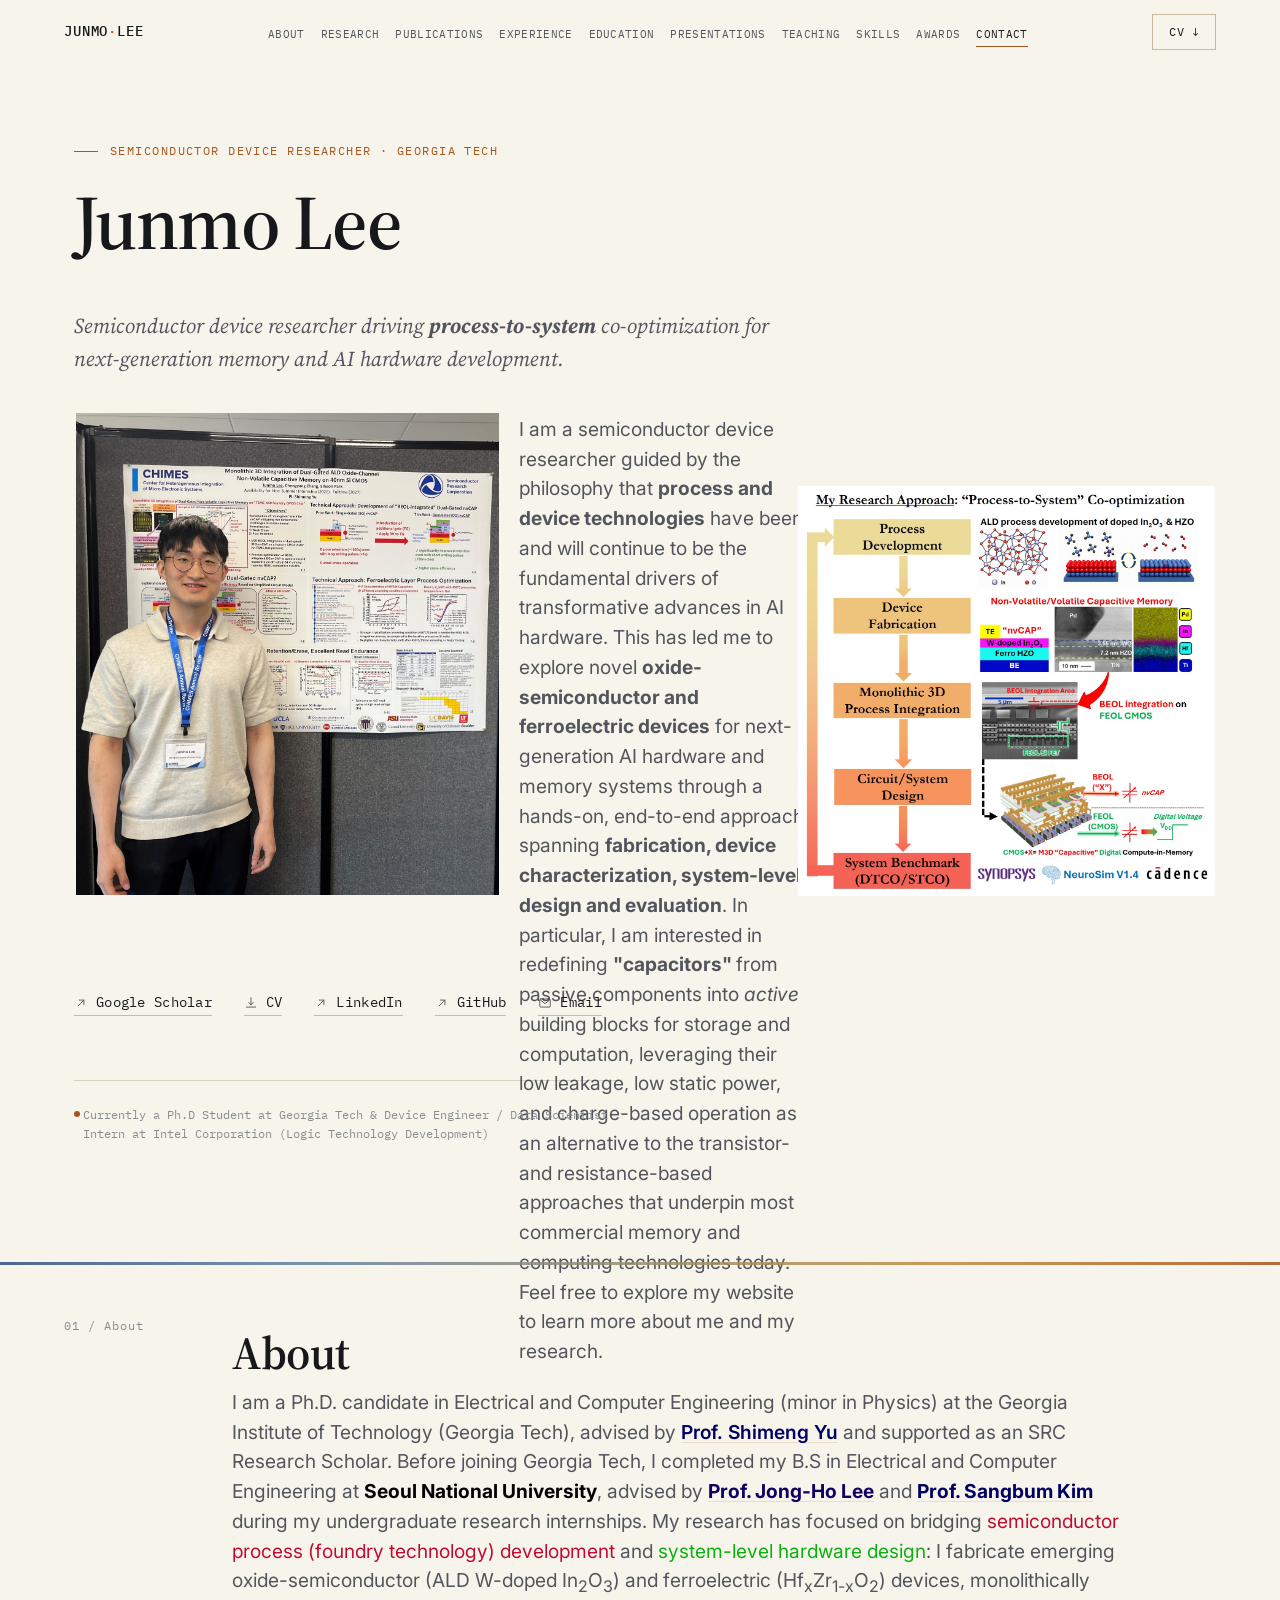
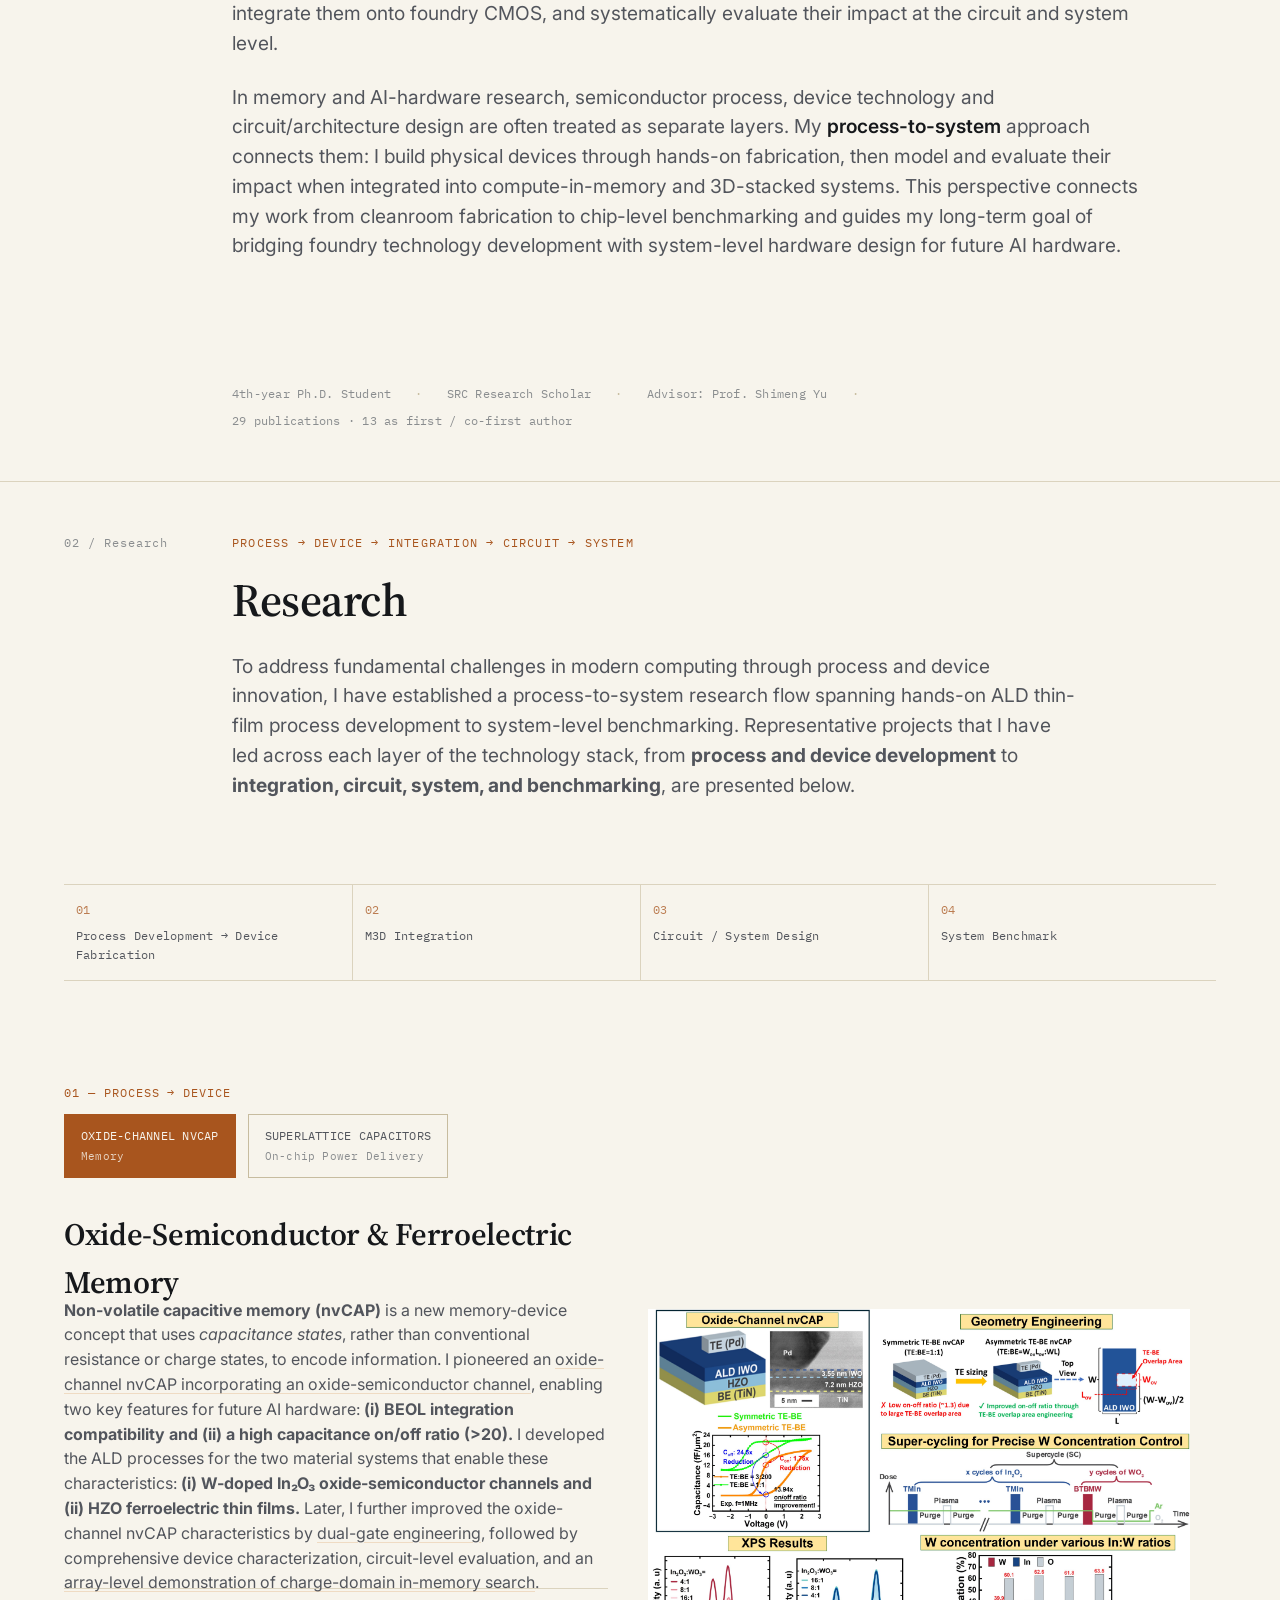
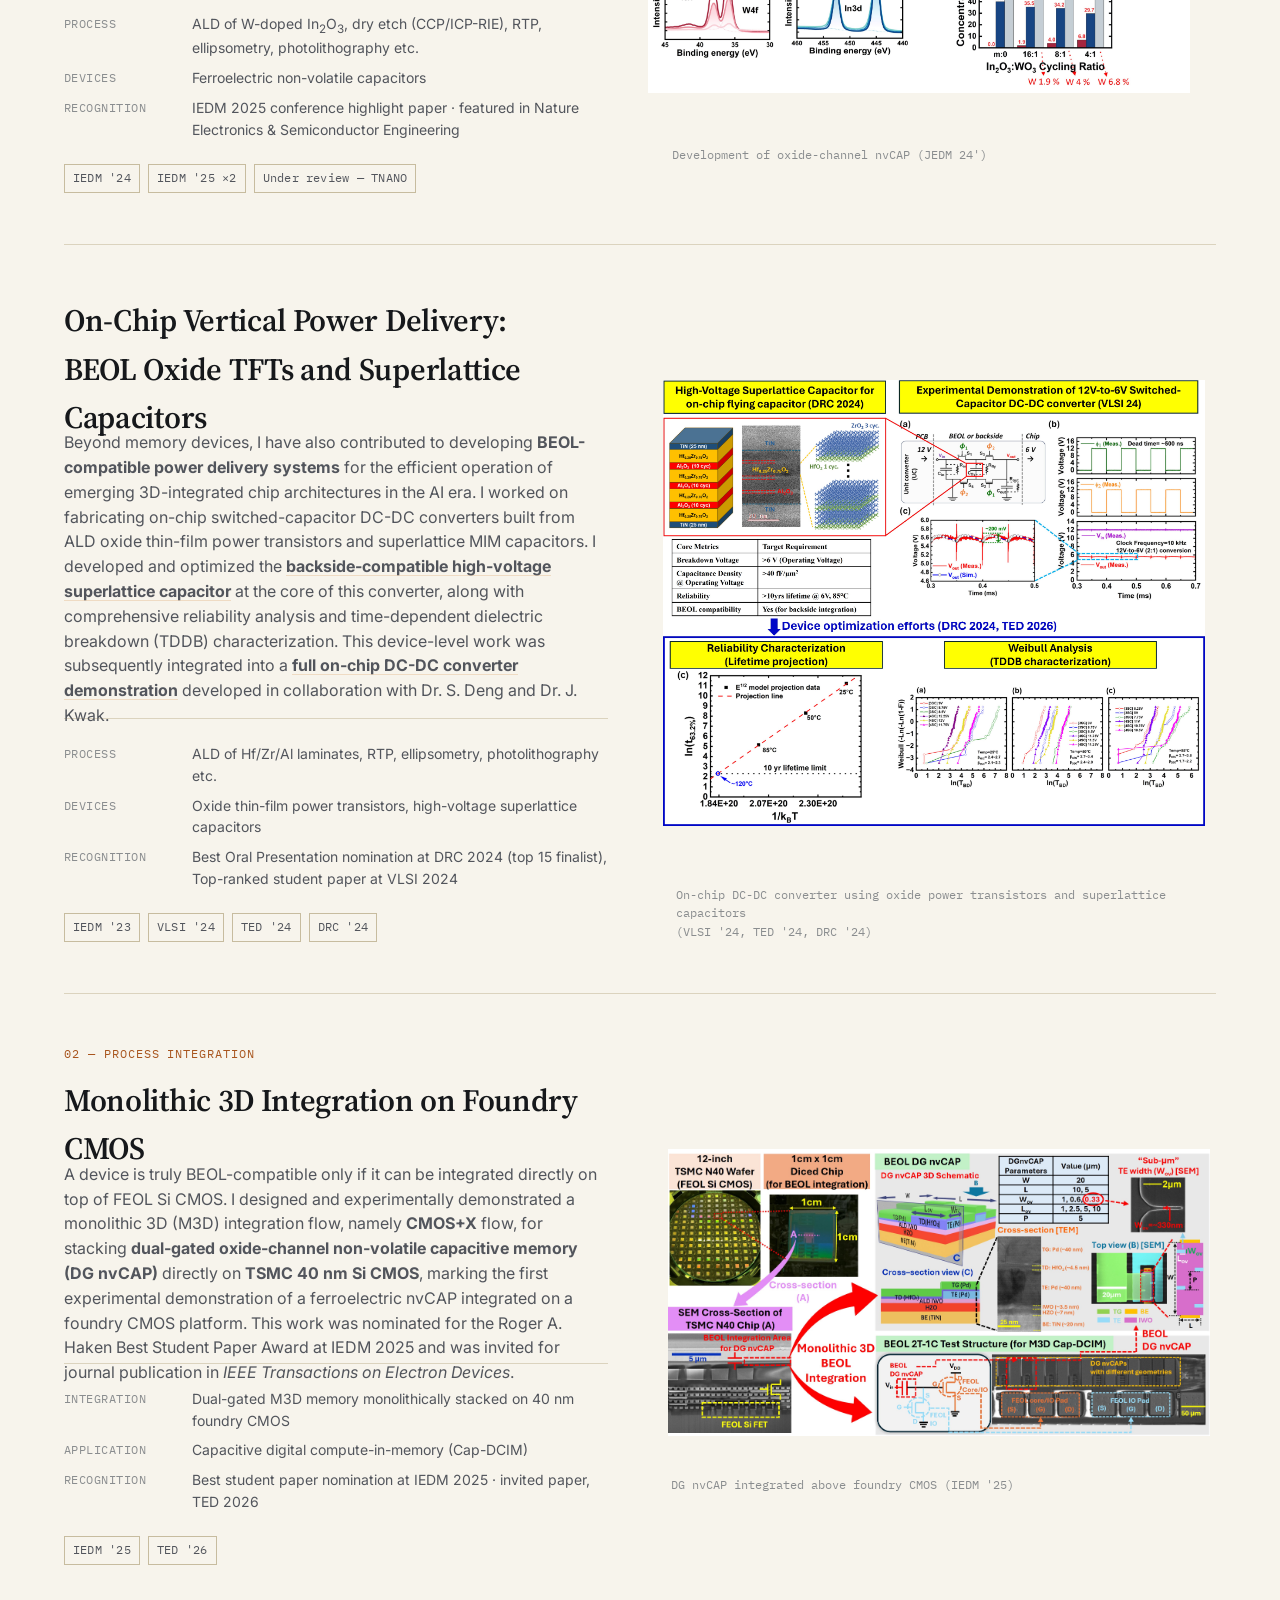
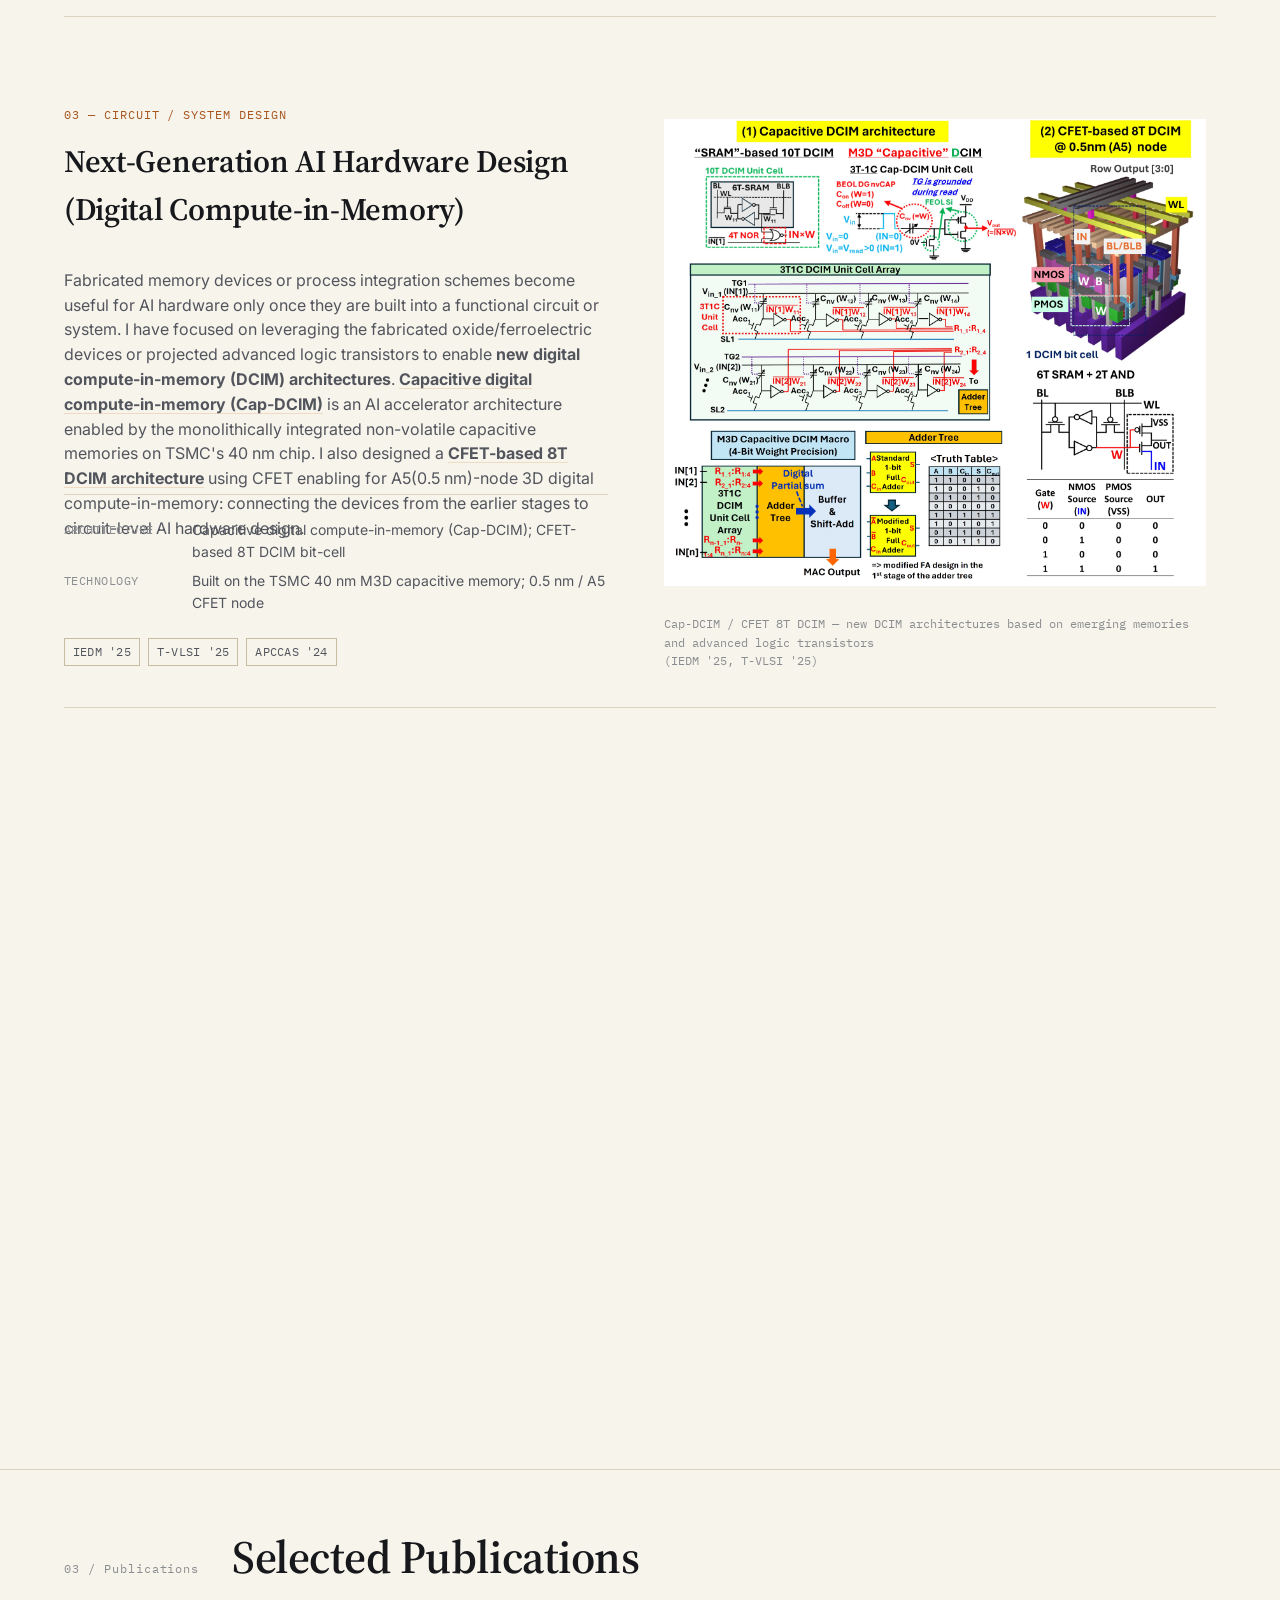
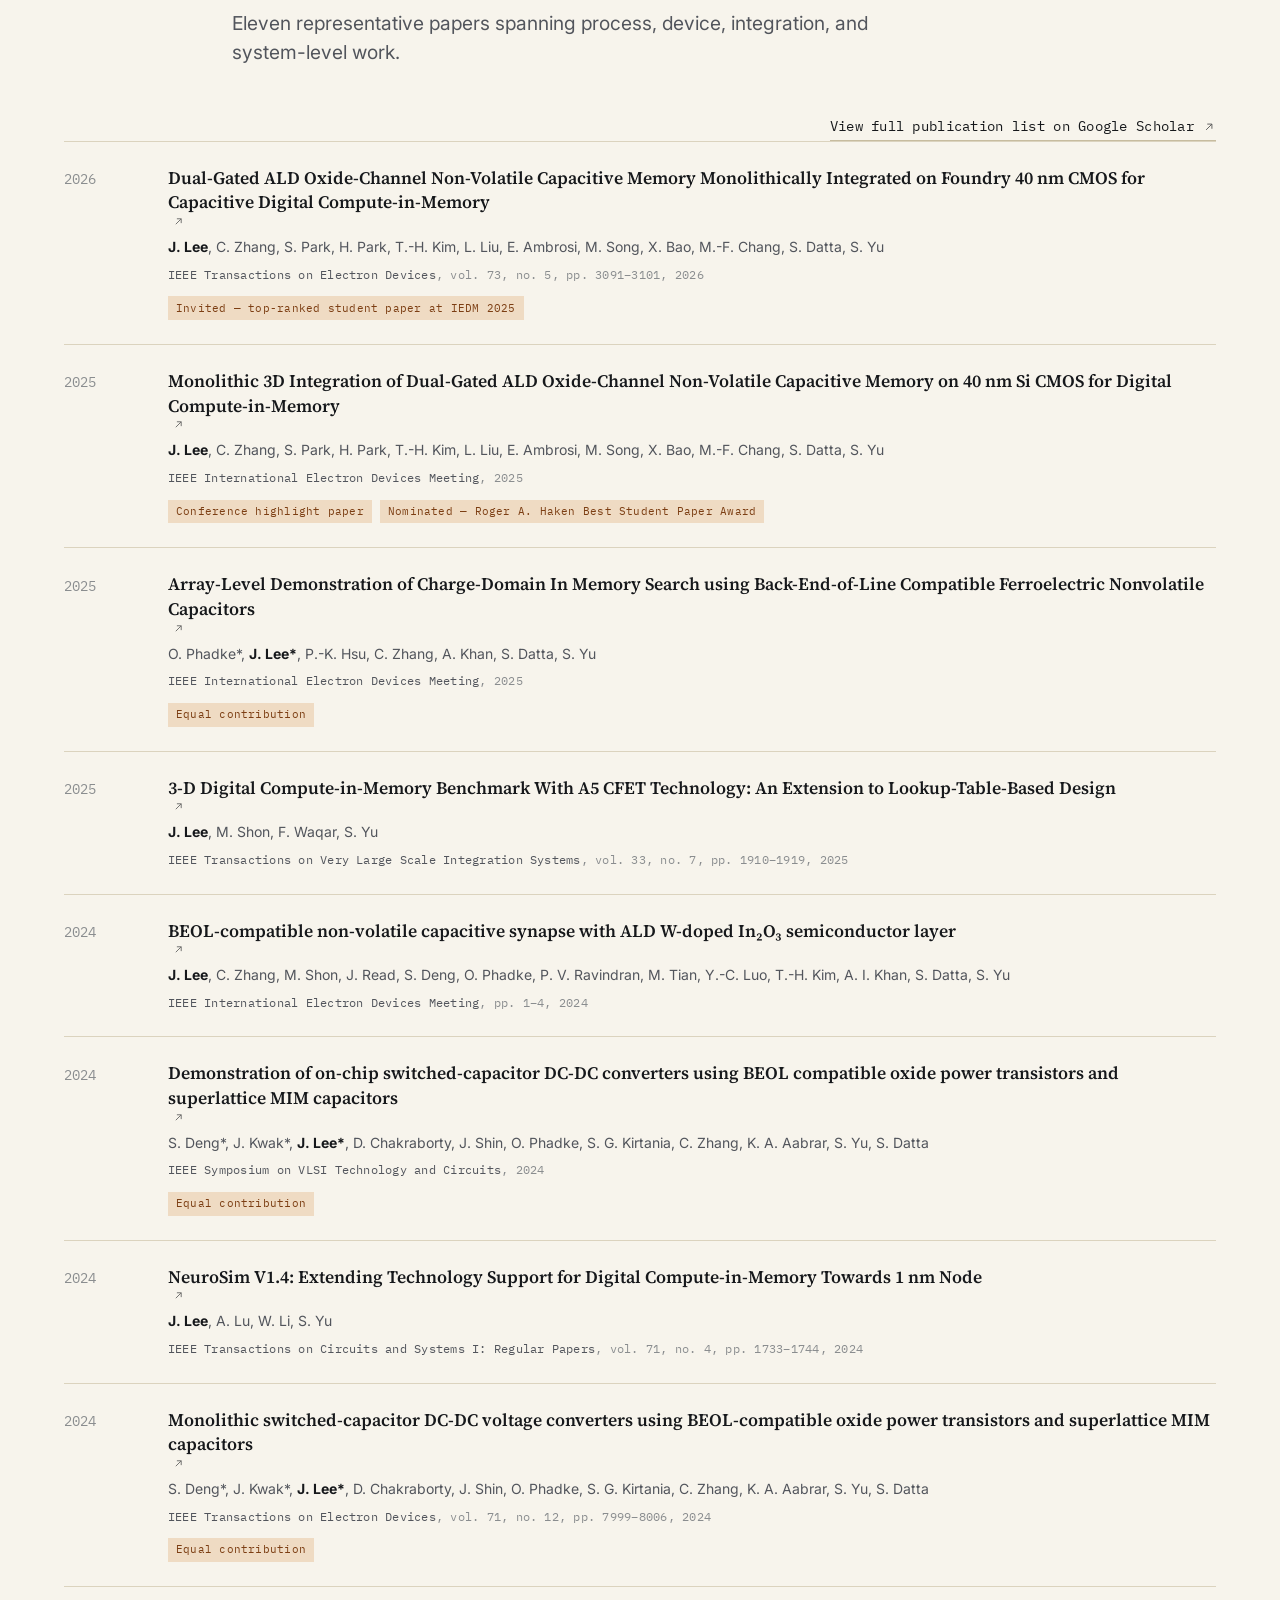
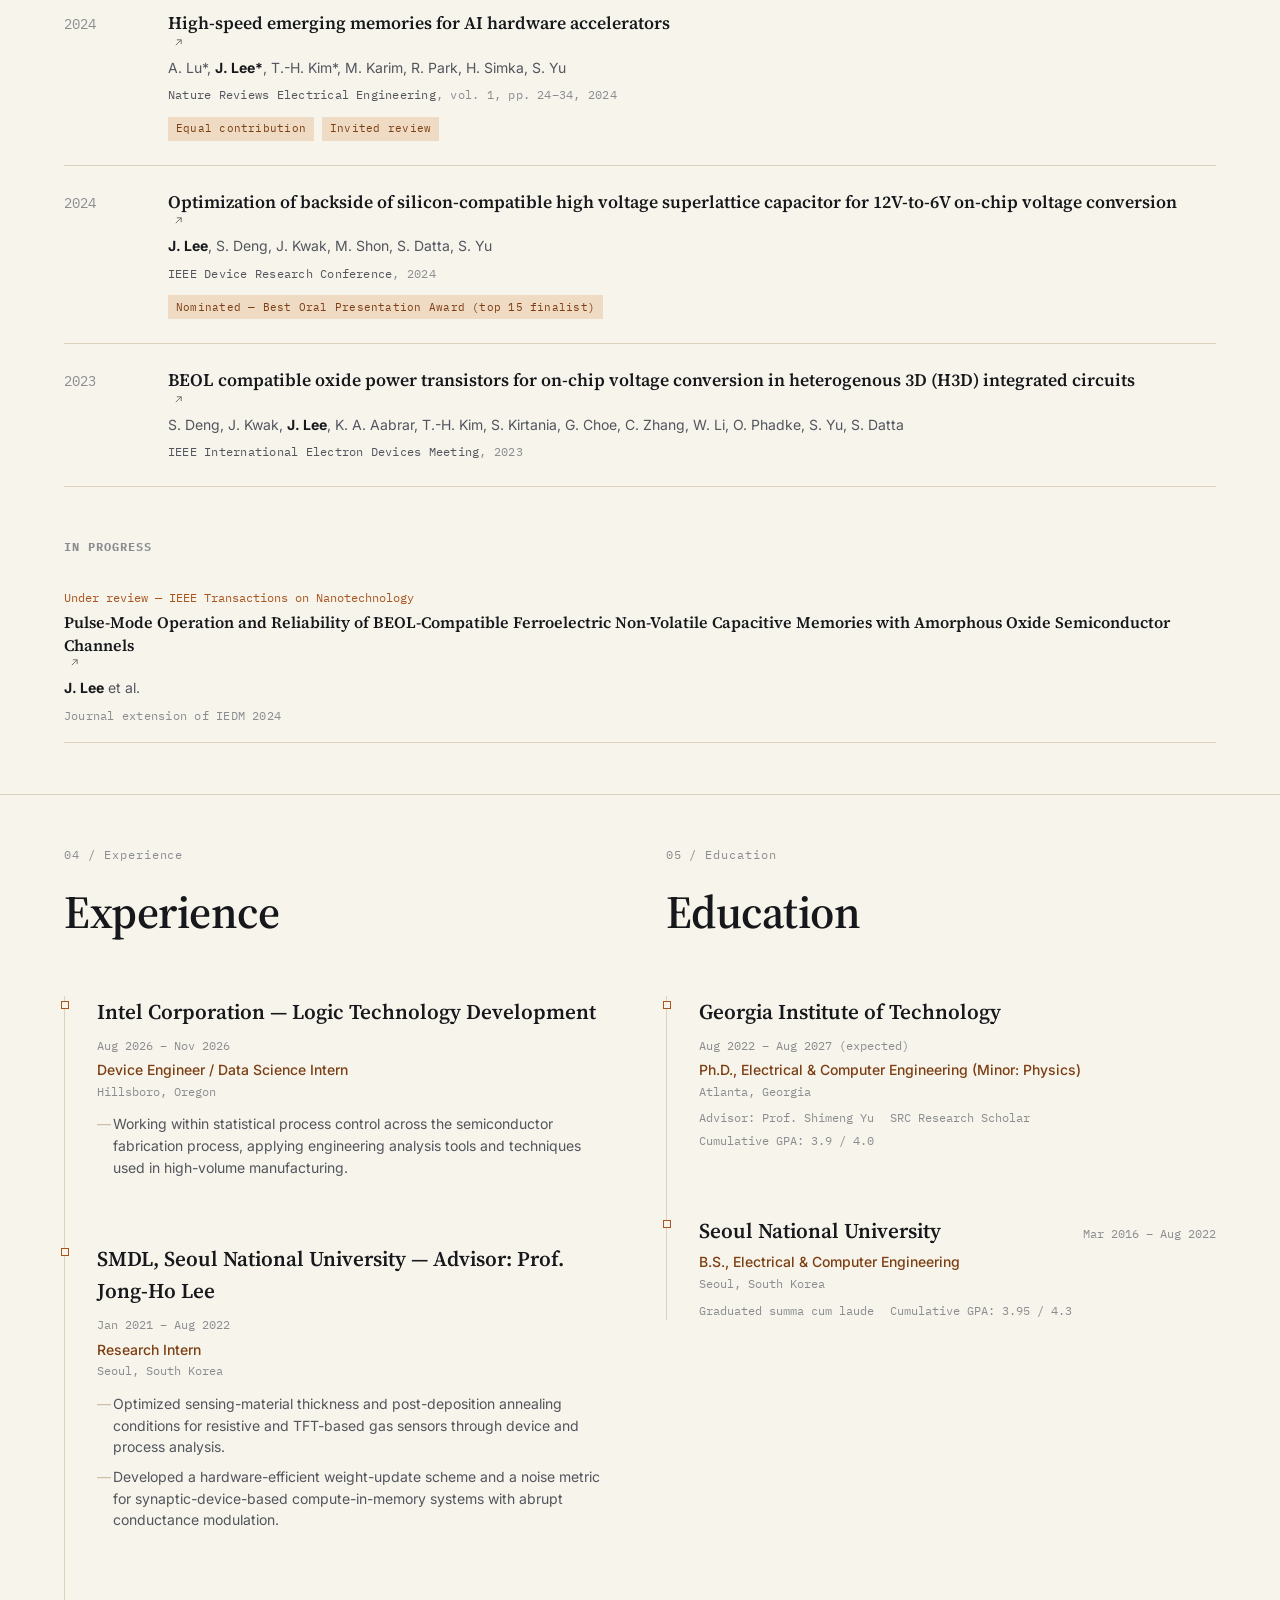
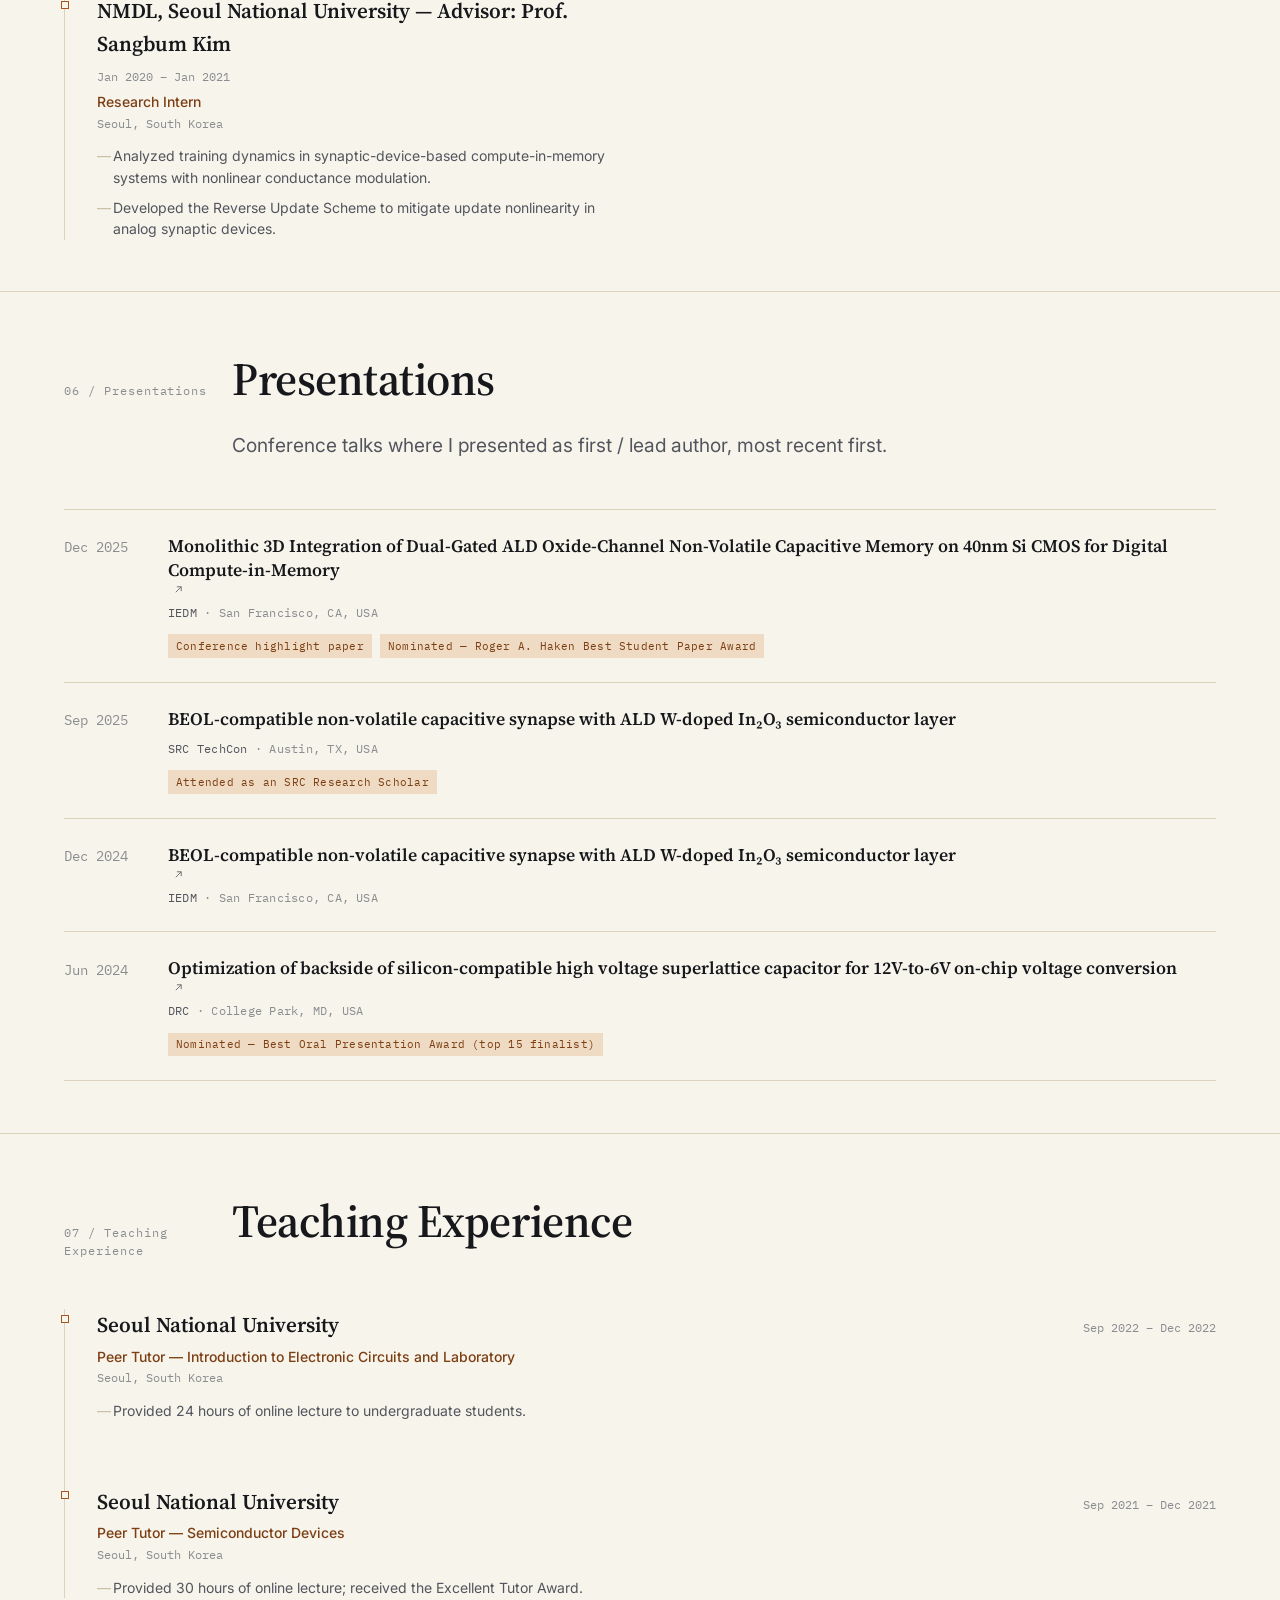
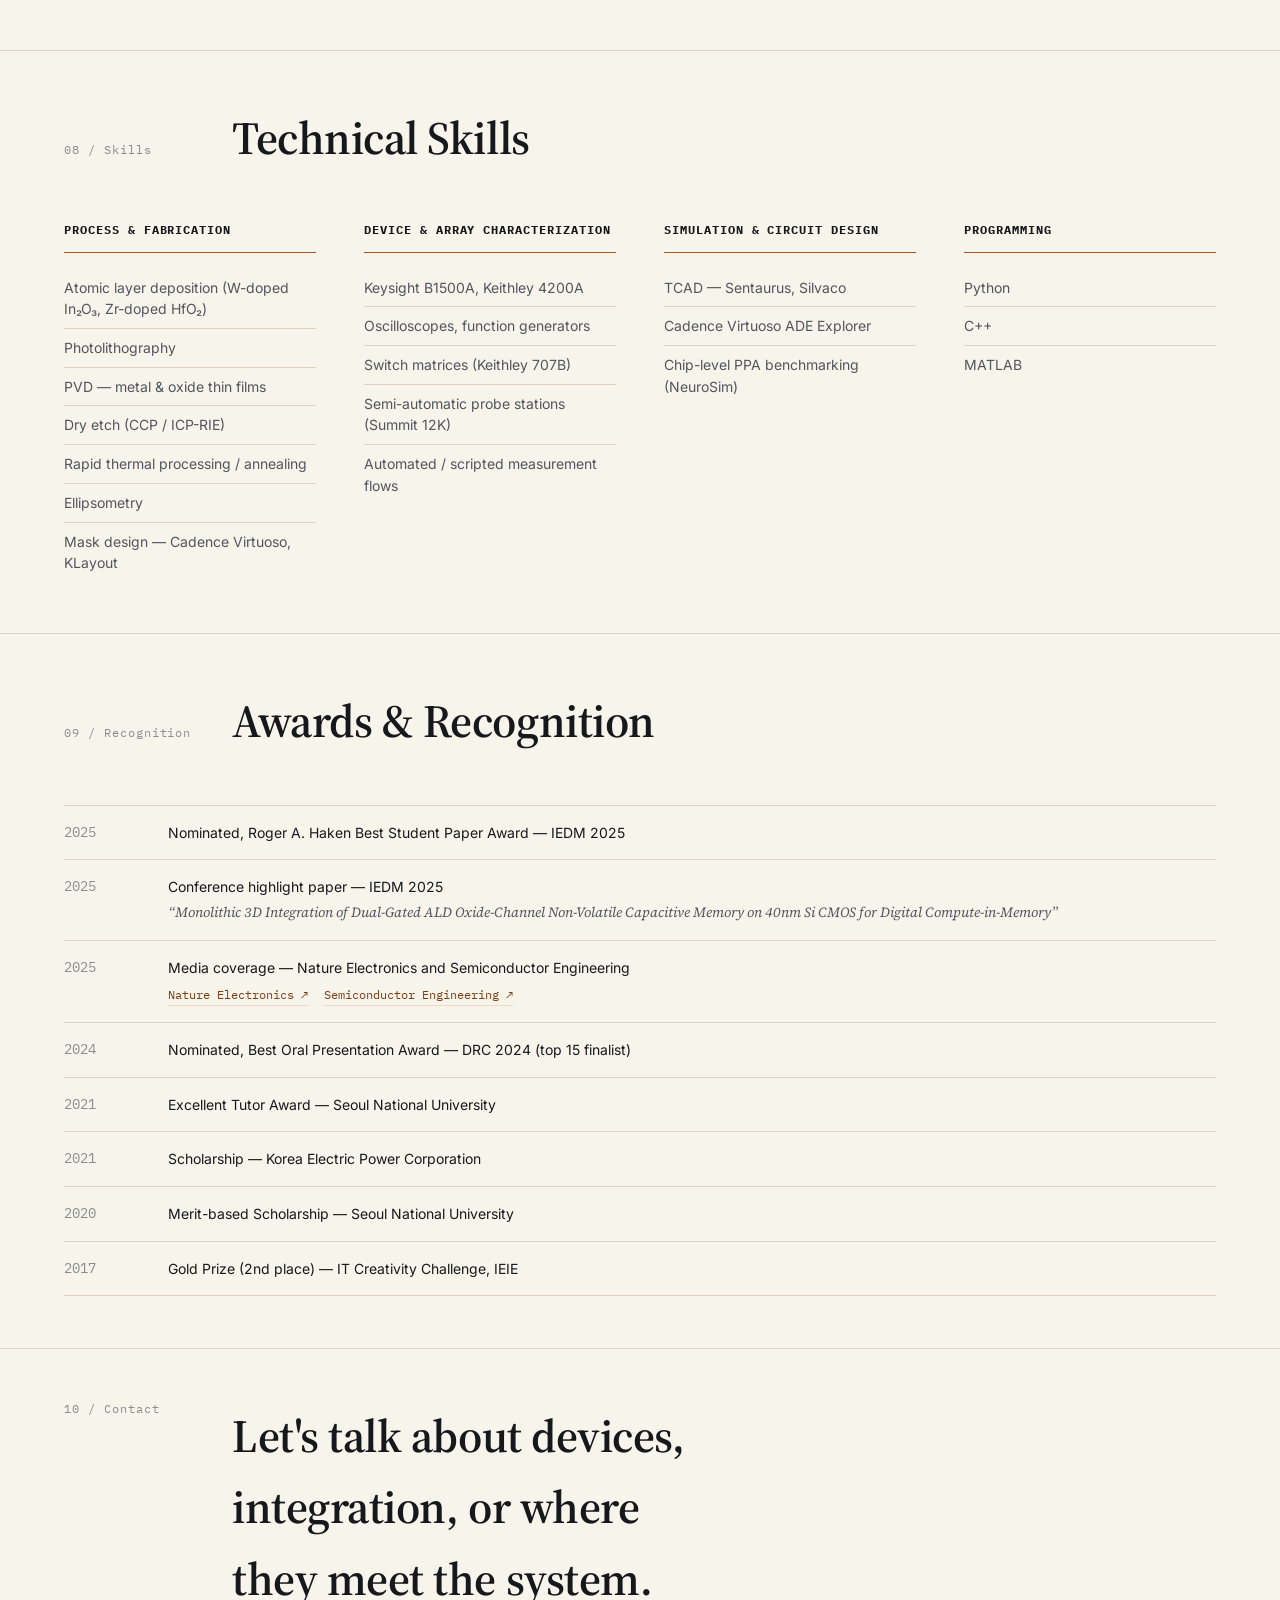
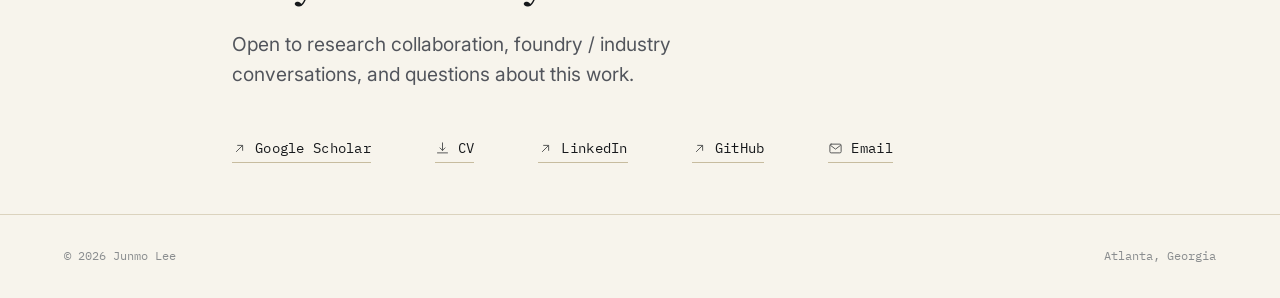
==== index.html @ 6d43c72d "Update site content" ====
<!doctype html>
<html lang="en">
<head>
<meta charset="UTF-8">
<meta name="viewport" content="width=device-width, initial-scale=1">
<title>Junmo Lee — Semiconductor Device Researcher</title>
<meta name="description" content="Junmo Lee is a Ph.D. candidate at Georgia Tech researching oxide-semiconductor and ferroelectric devices, monolithic 3D integration on foundry CMOS, and device-to-system benchmarking for next-generation memory and compute-in-memory hardware.">
<meta name="color-scheme" content="light dark">
<meta name="google-site-verification" content="7gcMgiPBv5-7A7rOYMGjJGNsq-Ymt3aNhnnVtcEcy3k">

<meta property="og:type" content="website">
<meta property="og:title" content="Junmo Lee — Semiconductor Device Researcher">
<meta property="og:description" content="Process-to-system co-optimization: oxide-semiconductor and ferroelectric devices, monolithic 3D integration, and device-to-system benchmarking for next-generation memory and compute-in-memory hardware.">
<meta property="og:url" content="https://junmolee.github.io/">
<meta property="og:image" content="https://junmolee.github.io/assets/images/profile-photo.jpg">
<meta name="twitter:card" content="summary">
<meta name="twitter:title" content="Junmo Lee — Semiconductor Device Researcher">
<meta name="twitter:description" content="Ph.D. candidate, Georgia Tech ECE. Oxide/ferroelectric devices → monolithic 3D integration → compute-in-memory systems.">

<link rel="canonical" href="https://junmolee.github.io/">
<link rel="icon" type="image/svg+xml" href="assets/icons/favicon.svg">
<link rel="preconnect" href="https://fonts.googleapis.com">
<link rel="preconnect" href="https://fonts.gstatic.com" crossorigin>
<link href="https://fonts.googleapis.com/css2?family=Source+Serif+4:ital,opsz,wght@0,8..60,400;0,8..60,600;0,8..60,700;1,8..60,400;1,8..60,500&family=Inter:wght@400;500;600&family=IBM+Plex+Mono:wght@400;500&display=swap" rel="stylesheet">
<link rel="stylesheet" href="css/style.css">
<script type="application/ld+json">
{
  "@context": "https://schema.org",
  "@type": "Person",
  "name": "Junmo Lee",
  "url": "https://junmolee.github.io/",
  "image": "https://junmolee.github.io/assets/images/profile-photo.jpg",
  "jobTitle": "Ph.D. Candidate, Electrical and Computer Engineering",
  "affiliation": {
    "@type": "CollegeOrUniversity",
    "name": "Georgia Institute of Technology"
  },
  "alumniOf": {
    "@type": "CollegeOrUniversity",
    "name": "Georgia Institute of Technology"
  },
  "email": "mailto:junmolee@gatech.edu",
  "sameAs": [
    "https://scholar.google.com/citations?user=2xu0eTYAAAAJ&hl=en",
    "https://www.linkedin.com/in/junmo-lee-b320b2154/",
    "https://github.com/JunMoLee"
  ],
  "description": "Junmo Lee is a Ph.D. candidate at Georgia Tech researching oxide-semiconductor and ferroelectric devices, monolithic 3D integration on foundry CMOS, and device-to-system benchmarking for next-generation memory and compute-in-memory hardware."
}
</script>
</head>
<body>
<!-- EDITABLE:START -->
<div id="editableRoot">
<a class="skip-link" href="#main">Skip to content</a>

<nav class="site-nav" id="siteNav" aria-label="Primary">
  <div class="nav-inner">
    <a class="nav-mark" href="#top">JUNMO<span>·</span>LEE</a>
    <ul class="nav-links">
      <li><a href="#about">About</a></li>
      <li><a href="#research">Research</a></li>
      <li><a href="#publications">Publications</a></li>
      <li><a href="#experience">Experience</a></li>
      <li><a href="#education">Education</a></li>
      <li><a href="#presentations">Presentations</a></li>
      <li><a href="#teaching">Teaching</a></li>
      <li><a href="#skills">Skills</a></li>
      <li><a href="#awards">Awards</a></li>
      <li><a href="#contact">Contact</a></li>
    </ul>
    <a class="nav-cta" id="navCvLink" href="assets/cv/Junmo-Lee-CV.pdf" target="_blank" rel="noopener">CV ↓</a>
    <button class="nav-toggle" id="navToggle" aria-label="Toggle menu" aria-expanded="false" aria-controls="mobileMenu">
      <span></span>
    </button>
  </div>
</nav>
<div class="mobile-menu" id="mobileMenu">
  <a href="#about">About</a>
  <a href="#research">Research</a>
  <a href="#publications">Publications</a>
  <a href="#experience">Experience</a>
  <a href="#education">Education</a>
  <a href="#presentations">Presentations</a>
  <a href="#teaching">Teaching</a>
  <a href="#skills">Skills</a>
  <a href="#awards">Awards</a>
  <a href="#contact">Contact</a>
  <a class="nav-cta" id="mobileCvLink" href="assets/cv/Junmo-Lee-CV.pdf" target="_blank" rel="noopener">Download CV</a>
</div>

<main id="main">

<!-- ============ HERO ============ -->
<header class="hero" id="top">
  <div class="container hero-grid">
    <div class="hero-content" style="margin-left: 10px; margin-top: 21px; width: 943px; max-width: 100%; height: 1075px;">
      <p class="hero-eyebrow" data-edit="hero-eyebrow" style="width: 980px; height: 31px; max-width: 100%;">Semiconductor Device Researcher · Georgia Tech</p>
      <h1 class="hero-name" data-edit="hero-name" style="width: 870px; height: 111px; max-width: 100%;">Junmo Lee</h1>
      <p class="hero-tagline" data-edit="hero-tagline" style="width: 871px; height: 72px; max-width: 100%;">Semiconductor device researcher driving <b>process-to-system</b> co-optimization for next-generation memory and AI hardware development.&nbsp;</p>
      <div class="hero-identity">
        <figure class="hero-avatar" aria-hidden="true">
          <div class="figure-frame" style="width: 425px; height: 526px; max-width: 100%; margin-left: 1px; margin-top: -7px;">
            <img src="assets/images/profile-photo.jpg" alt="">
            <div class="figure-placeholder">
              <span>Photo</span>
              <code>assets/images/profile-photo.jpg</code>
            </div>
          </div>
        </figure>
        <div class="hero-intro" style="width: 521px; max-width: 100%;">
          <p class="hero-lead" data-edit="hero-lead" style="width: 521px; height: 529px; max-width: 100%; margin-left: -12.875px; margin-top: 16.5781px;">I am a semiconductor device researcher guided by the philosophy that <b>process and device technologies</b> have been and will continue to be the fundamental drivers of transformative advances in AI hardware.&nbsp;This has led me to explore novel <b>oxide-semiconductor and ferroelectric devices</b> for next-generation AI hardware and memory systems through a hands-on, end-to-end approach spanning <b>fabrication, device characterization, system-level design&nbsp;and evaluation</b>. In particular, I am interested in redefining <b>"capacitors" </b>from passive components into <i>active</i> building blocks for storage and computation, leveraging their low leakage, low static power, and charge-based operation as an alternative to the transistor- and resistance-based approaches that underpin most commercial memory and computing technologies today. Feel free to explore my website to learn more about me and my research.</p>
        </div>
      </div>
      <div class="hero-links" id="heroLinks"><!-- injected by main.js --></div>
      <div class="hero-status">
        <span class="dot" aria-hidden="true"></span>
        <span data-edit="hero-status" style="margin-left: -9px; margin-top: 1px;">Currently a Ph.D Student at Georgia Tech &amp; Device Engineer / Data Scientist Intern at Intel Corporation (Logic Technology Development)</span>
      </div>
    </div>

    <figure class="hero-figure" aria-hidden="true" style="width: 546px; max-width: 100%; margin-top: 55px;">
      <div class="figure-frame">
        <img src="assets/images/hero-device-stack.jpg?t=1786345764887" alt="" style="--img-scale: 1;">
        <div class="figure-placeholder">
          <span>Figure pending</span>
          <code>assets/images/hero-device-stack.jpg</code>
        </div>
      </div>
    </figure>
  </div>
</header>

<div class="motif-bar" aria-hidden="true"></div>

<!-- ============ ABOUT ============ -->
<section class="section" id="about">
  <div class="container">
    <div class="about-grid">
      <div class="section-index reveal">01 / About</div>
      <div>
        <h2 class="section-title reveal">About</h2>
        <div class="about-body reveal" style="width: 907px; height: 549px; max-width: 100%;">
          <p data-edit="about-p1">I am a Ph.D. candidate in Electrical and Computer Engineering (minor in Physics) at the
            Georgia Institute of Technology (Georgia Tech), advised by <strong><a href="https://shimeng.ece.gatech.edu/" target="_blank" rel="noopener" style="color: rgb(0, 0, 100);">Prof. Shimeng Yu</a></strong> and supported
            as an SRC Research Scholar. Before joining Georgia Tech, I completed my B.S in Electrical and Computer Engineering at <b style="color: rgb(3, 3, 3);">Seoul National University</b>, advised by <a href="https://genie.snu.ac.kr/" target="_blank" rel="noopener" style="color: rgb(15, 0, 100);"><b>Prof. Jong-Ho Lee</b></a> and <a href="https://sites.google.com/view/snu-neuromorphic/home" target="_blank" rel="noopener" style="color: rgb(0, 0, 100);"><b>Prof. Sangbum Kim</b></a> during my undergraduate research internships. My research has focused on bridging <span style="color: rgb(193, 11, 48);">semiconductor process (foundry technology) development</span> and
            <span style="color: rgb(11, 177, 14);">system-level hardware design</span>: I fabricate emerging oxide-semiconductor (ALD W-doped In<sub>2</sub>O<sub>3</sub>) and ferroelectric (Hf<sub>x</sub>Zr<sub>1-x</sub>O<sub>2</sub>) devices, monolithically integrate them onto foundry CMOS, and systematically evaluate their impact at the
            circuit and system level.</p>
          <p data-edit="about-p2">In memory and AI-hardware research, semiconductor process, device technology and circuit/architecture design are often treated as separate layers. My <strong data-start="1166" data-end="1187">process-to-system</strong> approach connects them: I build physical devices through hands-on fabrication, then model and evaluate their impact when integrated into compute-in-memory and 3D-stacked systems. This perspective connects my work from cleanroom fabrication to chip-level benchmarking and guides my long-term goal of bridging foundry technology development with system-level hardware design for future AI hardware.<br></p>
        </div>
        <div class="about-facts reveal">
          <span>4th-year Ph.D. Student</span>
          <span>SRC Research Scholar</span>
          <span>Advisor: Prof. Shimeng Yu</span>
          <span>29 publications · 13 as first / co-first author</span>
        </div>
      </div>
    </div>
  </div>
</section>

<!-- ============ RESEARCH ============ -->
<section class="section" id="research">
  <div class="container">
    <div class="section-head reveal">
      <div class="section-index">02 / Research</div>
      <div>
        <span class="section-kicker">Process → Device → Integration → Circuit → System</span>
        <h2 class="section-title">Research</h2>
        <p class="section-intro" data-edit="research-intro" style="width: 848px; height: 184px; max-width: 100%;">To address fundamental challenges in modern computing through process and device innovation, I have established a process-to-system research flow spanning hands-on ALD thin-film process development to system-level benchmarking. Representative projects that I have led across each layer of the technology stack, from <b>process and device development</b> to <b>integration, circuit, system, and benchmarking</b>, are presented below.<br></p>
      </div>
    </div>

    <ul class="stage-rail reveal">
      <li><a href="#story-process-device"><span class="num">01</span>Process Development → Device Fabrication</a></li>
      <li><a href="#story-m3d-integration"><span class="num">02</span>M3D Integration</a></li>
      <li><a href="#story-circuit-design"><span class="num">03</span>Circuit / System Design</a></li>
      <li><a href="#story-benchmarking"><span class="num">04</span>System Benchmark</a></li>
    </ul>

    <!-- Theme A: Process -> Device (tabbed: nvCAP memory / power delivery) -->
    <article class="research-story research-story-tabbed reveal" id="story-process-device">
      <div class="story-tabs-head">
        <p class="story-kicker">01 — Process → Device</p>
        <div class="story-tabs">
          <a class="story-tab" href="#panel-nvcap" data-tab="nvcap">Oxide-Channel nvCAP <span>Memory</span></a>
          <a class="story-tab is-active" href="#panel-power" data-tab="power">Superlattice Capacitors <span>On-chip Power Delivery</span></a>
        </div>
      </div>

      <div class="story-panel" id="panel-nvcap" data-tab-panel="nvcap">
        <div class="story-content">
          <h3 class="story-title" data-edit="theme-a-title" style="width: 683px; height: 64px; max-width: 100%;">Oxide-Semiconductor &amp; Ferroelectric Memory</h3>
          <p class="story-text" data-edit="theme-a-text" style="width: 679px; height: 258px; max-width: 100%;"><strong>Non-volatile capacitive memory (nvCAP)</strong> is a new memory-device concept that uses <em>capacitance states</em>, rather than conventional resistance or charge states, to encode information. I pioneered an <a href="https://ieeexplore.ieee.org/abstract/document/10873481" target="_blank" rel="noopener">oxide-channel nvCAP incorporating an oxide-semiconductor channel</a>, enabling two key features for future AI hardware: <strong>(i) BEOL integration compatibility and (ii) a high capacitance on/off ratio (&gt;20).</strong> I developed the ALD processes for the two material systems that enable these characteristics: <strong>(i) W-doped In₂O₃ oxide-semiconductor channels and (ii) HZO&nbsp;ferroelectric thin films.</strong> Later, I further improved the oxide-channel nvCAP characteristics by <a href="https://ieeexplore.ieee.org/abstract/document/11353811" target="_blank" rel="noopener">dual-gate engineering</a>, followed by comprehensive device characterization, circuit-level evaluation, and an <a href="https://ieeexplore.ieee.org/abstract/document/11353789" target="_blank" rel="noopener">array-level demonstration of charge-domain in-memory search</a>.</p>
          <dl class="spec-strip">
            <div class="spec-row"><dt>Process</dt><dd>ALD of W-doped In<sub>2</sub>O<sub>3</sub>, dry etch (CCP/ICP-RIE), RTP, ellipsometry, photolithography etc.</dd></div>
            <div class="spec-row"><dt>Devices</dt><dd>Ferroelectric non-volatile capacitors</dd></div>
            <div class="spec-row"><dt>Recognition</dt><dd>IEDM 2025 conference highlight paper · featured in Nature Electronics &amp; Semiconductor Engineering</dd></div>
          </dl>
          <div class="tag-row">
            <span class="tag">IEDM '24</span><span class="tag">IEDM '25 ×2</span><span class="tag">Under review — TNANO</span>
          </div>
        </div>
        <figure class="story-figure">
          <div class="figure-frame" style="margin-left: -25px; margin-top: 18px; width: 752px; height: 492px; max-width: 100%;">
            <img src="assets/images/fig-process-device.jpg?t=1786346747969" alt="Cross-section of the ferroelectric / oxide-semiconductor capacitive memory stack">
            <div class="figure-placeholder">
              <span>Figure pending</span>
              <code>assets/images/fig-process-device.jpg</code>
            </div>
          </div>
          <figcaption style="margin-left: 0px; margin-top: -1px;">Development of oxide-channel nvCAP (JEDM 24')</figcaption>
        </figure>
      </div>

      <div class="story-panel" id="panel-power" data-tab-panel="power">
        <div class="story-content">
          <h3 class="story-title" data-edit="theme-a2-title" style="width: 665px; height: 110px; max-width: 100%;">On-Chip Vertical Power Delivery:&nbsp;<p>BEOL Oxide TFTs and Superlattice Capacitors</p></h3>
          <p class="story-text" data-edit="theme-a2-text" style="width: 663px; height: 256px; max-width: 100%;">Beyond memory devices, I have also contributed to developing <strong>BEOL-compatible power delivery systems</strong> for the efficient operation of emerging 3D-integrated chip architectures in the AI era. I worked on fabricating on-chip switched-capacitor DC-DC converters built from ALD oxide thin-film power transistors and superlattice MIM capacitors. I developed and optimized the <a class="decorated-link" rel="noopener" target="_blank" href="https://ieeexplore.ieee.org/document/10605255/"><strong>backside-compatible high-voltage superlattice capacitor</strong></a>&nbsp;at the core of this converter, along with comprehensive reliability analysis and time-dependent dielectric breakdown (TDDB) characterization. This device-level work was subsequently integrated into a <a href="https://ieeexplore.ieee.org/abstract/document/10631422?casa_token=AKWr94Yv9OgAAAAA:64xXOryfxFKXKyhnDAjV5BHAOJc-olbN5RwnzwmR_DzWSvbWo6aHtK_jm72zK3uWiO498uIf" target="_blank" rel="noopener"><b>full on-chip DC-DC converter demonstration</b></a> developed in collaboration with Dr. S. Deng and Dr. J. Kwak.</p>
          <dl class="spec-strip">
            <div class="spec-row"><dt>Process</dt><dd>ALD of Hf/Zr/Al laminates, RTP, ellipsometry, photolithography etc.</dd></div>
            <div class="spec-row"><dt>Devices</dt><dd>Oxide thin-film power transistors, high-voltage superlattice capacitors</dd></div>
            <div class="spec-row"><dt>Recognition</dt><dd>Best Oral Presentation nomination at DRC 2024 (top 15 finalist), Top-ranked student paper at VLSI 2024</dd></div>
          </dl>
          <div class="tag-row">
            <span class="tag">IEDM '23</span><span class="tag">VLSI '24</span><span class="tag">TED '24</span><span class="tag">DRC '24</span>
          </div>
        </div>
        <figure class="story-figure">
          <div class="figure-frame" style="width: 714px; height: 566px; max-width: 100%; margin-left: -10px; margin-top: 6px;">
            <img src="assets/images/fig-power-delivery.jpg?t=1786676151287" alt="Cross-section and circuit diagram of the BEOL-compatible on-chip switched-capacitor DC-DC converter">
            <div class="figure-placeholder">
              <span>Figure pending</span>
              <code>assets/images/fig-power-delivery.jpg</code>
            </div>
          </div>
          <figcaption style="width: 690px; height: 39px; max-width: 100%; margin-left: 4px; margin-top: 0px;">On-chip DC-DC converter using oxide power transistors and superlattice capacitors&nbsp;<p>(VLSI '24, TED '24, DRC '24)</p></figcaption>
        </figure>
      </div>
    </article>

    <!-- Theme B -->
    <article class="research-story reveal" id="story-m3d-integration">
      <div class="story-content" style="width: 796px; max-width: 100%;">
        <p class="story-kicker">02 — Process Integration</p>
        <h3 class="story-title" data-edit="theme-b-title" style="width: 740px; height: 62px; max-width: 100%;">Monolithic 3D Integration on Foundry CMOS</h3>
        <p class="story-text" data-edit="theme-b-text" style="width: 741px; height: 169px; max-width: 100%;"><span data-start="82" data-end="181">A device is truly BEOL-compatible only if it can be integrated directly on top of FEOL Si CMOS.</span> I designed and experimentally demonstrated a monolithic 3D (M3D) integration flow, namely <b>CMOS+X</b> flow, for stacking <b>dual-gated oxide-channel non-volatile capacitive memory (DG nvCAP)</b> directly on <b>TSMC 40 nm Si CMOS</b>, marking the first experimental demonstration of a ferroelectric nvCAP integrated on a foundry CMOS platform. This work was nominated for the <span data-start="610" data-end="666" style="">Roger A. Haken Best Student Paper Award at IEDM 2025</span> and was invited for journal publication in <em data-start="710" data-end="749" data-is-only-node="">IEEE Transactions on Electron Devices</em>.<br></p>
        <dl class="spec-strip">
          <div class="spec-row"><dt>Integration</dt><dd>Dual-gated M3D memory monolithically stacked on 40&nbsp;nm foundry CMOS</dd></div>
          <div class="spec-row"><dt>Application</dt><dd>Capacitive digital compute-in-memory (Cap-DCIM)</dd></div>
          <div class="spec-row"><dt>Recognition</dt><dd>Best student paper nomination at IEDM 2025 · invited paper, TED 2026</dd></div>
        </dl>
        <div class="tag-row">
          <span class="tag">IEDM '25</span><span class="tag">TED '26</span>
        </div>
      </div>
      <figure class="story-figure">
        <div class="figure-frame" style="width: 691px; height: 444px; max-width: 100%; margin-left: -5px; margin-top: -40px;">
          <img src="assets/images/fig-m3d-integration.jpg?t=1786398619484" alt="Diagram of monolithic 3D integration of a memory array on foundry CMOS logic" class="">
          <div class="figure-placeholder">
            <span>Figure pending</span>
            <code>assets/images/fig-m3d-integration.jpg</code>
          </div>
        </div>
        <figcaption style="margin-left: -1px; margin-top: -39px; width: 416px; height: 24px; max-width: 100%;">DG nvCAP integrated above foundry CMOS (IEDM '25)</figcaption>
      </figure>
    </article>

    <!-- Theme C -->
    <article class="research-story reveal" id="story-circuit-design">
      <div class="story-content" style="width: 774px; max-width: 100%; height: 512px;">
        <p class="story-kicker">03 — Circuit / System Design</p>
        <h3 class="story-title" data-edit="theme-c-title" style="width: 734px; height: 107px; max-width: 100%;">Next-Generation AI Hardware Design<p>(Digital Compute-in-Memory)<br></p></h3>
        <p class="story-text" data-edit="theme-c-text" style="width: 731px; height: 194px; max-width: 100%;">Fabricated memory devices or process integration schemes become useful for AI hardware only once they are built into a functional circuit or system. I have focused on leveraging the fabricated oxide/ferroelectric devices or projected advanced logic transistors to enable <b>new digital compute-in-memory (DCIM) architectures</b>. <b><a href="https://ieeexplore.ieee.org/abstract/document/11475648" target="_blank" rel="noopener">Capacitive digital compute-in-memory (Cap-DCIM)</a></b> is an AI
          accelerator architecture enabled by the monolithically integrated non-volatile capacitive memories on TSMC's 40&nbsp;nm chip. I also designed a <b><a href="https://ieeexplore.ieee.org/abstract/document/11008711?casa_token=tPKNMEkcyJwAAAAA:otzWDVIvQiFpYdqV2osCehYRJ54ym3qKkPvxQzNe_D_FPk4gbCT-mk4GubQKr92MoUg6q4HF" target="_blank" rel="noopener">CFET-based 8T DCIM architecture</a></b> using CFET enabling for A5(0.5&nbsp;nm)-node 3D digital
          compute-in-memory: connecting the devices from the earlier stages to circuit-level AI
          hardware design.</p>
        <dl class="spec-strip">
          <div class="spec-row"><dt>Architecture</dt><dd>Capacitive digital compute-in-memory (Cap-DCIM); CFET-based 8T DCIM bit-cell</dd></div>
          <div class="spec-row"><dt>Technology</dt><dd>Built on the TSMC 40&nbsp;nm M3D capacitive memory; 0.5&nbsp;nm / A5 CFET node</dd></div>
        </dl>
        <div class="tag-row">
          <span class="tag">IEDM '25</span><span class="tag">T-VLSI '25</span><span class="tag">APCCAS '24</span>
        </div>
      </div>
      <figure class="story-figure">
        <div class="figure-frame" style="width: 603px; height: 530px; max-width: 100%; margin-left: -9px; margin-top: 19px;">
          <img src="assets/images/fig-circuit-design.jpg?t=1786410507670" alt="Diagram of the capacitive digital compute-in-memory circuit architecture" class="">
          <div class="figure-placeholder">
            <span>Figure pending</span>
            <code>assets/images/fig-circuit-design.jpg</code>
          </div>
        </div>
        <figcaption style="width: 789px; height: 41px; max-width: 100%; margin-left: -8px; margin-top: -2px;">Cap-DCIM / CFET 8T DCIM — new DCIM architectures based on emerging memories and advanced logic transistors<p>(IEDM '25, T-VLSI '25)<br></p></figcaption>
      </figure>
    </article>

    <!-- Theme D -->
    <article class="research-story reveal" id="story-benchmarking">
      <div class="story-content" style="width: 751px; max-width: 100%;">
        <p class="story-kicker">04 — System Benchmark (DTCO / STCO)</p>
        <h3 class="story-title" data-edit="theme-d-title" style="width: 747px; height: 107px; max-width: 100%;">Device-to-System Benchmarking&nbsp;<p>(DTCO / STCO)</p></h3>
        <p class="story-text" data-edit="theme-d-text" style="width: 751px; height: 194px; max-width: 100%;">To evaluate circuit- and system-level performance, and ultimately optimize the underlying process and device technologies, a robust device-to-system benchmarking framework is essential. I led the development of <a data-start="268" data-end="334" rel="noopener" target="_new" class="decorated-link" href="https://github.com/neurosim/DNN_NeuroSim_V1.4"><strong data-start="269" data-end="286">NeuroSim V1.4</strong></a>, a C++/Python framework for benchmarking compute-in-memory hardware across technology nodes down to 1 nm. <a data-start="441" data-end="511" rel="noopener" target="_new" class="decorated-link" href="https://ieeexplore.ieee.org/document/11008711?denied=">Extended work</a> supporting the A5 technology node with CFET devices was also published. I have used this framework to perform DTCO/STCO of novel digital compute-in-memory architectures, including <strong data-start="692" data-end="725">CFET- and nvCAP-based designs</strong>, at leading-edge nodes, connecting device-level assumptions to circuit- and system-level outcomes.&nbsp;<a data-start="268" data-end="334" rel="noopener" target="_new" class="decorated-link" href="https://github.com/neurosim/DNN_NeuroSim_V1.4" style="text-decoration: underline rgb(239, 219, 195); transition: text-decoration-color 0.16s cubic-bezier(0.2, 0.6, 0.2, 1), color 0.16s cubic-bezier(0.2, 0.6, 0.2, 1);"><strong data-start="269" data-end="286">NeuroSim V1.4</strong></a>&nbsp;is widely used in the compute-in-memory research community.<br></p>
        <dl class="spec-strip">
          <div class="spec-row"><dt>Framework</dt><dd>NeuroSim V1.4 — lead developer</dd></div>
          <div class="spec-row"><dt>Nodes</dt><dd>Down to 0.5&nbsp;nm / A5 CFET technology</dd></div>
          <div class="spec-row"><dt>Adoption</dt><dd>Used across the compute-in-memory research community</dd></div>
        </dl>
        <div class="tag-row">
          <span class="tag">TCAS-I '24</span><span class="tag">T-VLSI '25</span><span class="tag">Nature Rev. EE '24</span>
        </div>
      </div>
      <figure class="story-figure">
        <div class="figure-frame" style="width: 627px; height: 577px; max-width: 100%; margin-left: -16px; margin-top: -8px;">
          <img src="assets/images/fig-dtco-system.jpg" alt="Flow diagram from device parameters through NeuroSim to chip-level power, performance, and area metrics">
          <div class="figure-placeholder">
            <span>Figure pending</span>
            <code>assets/images/fig-dtco-system.jpg</code>
          </div>
        </div>
        <figcaption style="width: 756px; height: 38px; max-width: 100%; margin-left: 1px; margin-top: 0px;">DTCO/STCO flow: translating process and device metrics into chip-level power, performance, and area<p>(TCAS-I '24)<br></p></figcaption>
      </figure>
    </article>
  </div>
</section>

<!-- ============ PUBLICATIONS ============ -->
<section class="section" id="publications">
  <div class="container">
    <div class="section-head reveal">
      <div class="section-index">03 / Publications</div>
      <div>
        <h2 class="section-title">Selected Publications</h2>
        <p class="section-intro">
          Eleven representative papers spanning process, device, integration, and system-level work.
          <span id="pubCount"></span>
        </p>
      </div>
    </div>

    <div class="pub-more reveal">
      <span></span>
      <a class="link-chip" id="scholarLink" href="https://scholar.google.com/citations?user=2xu0eTYAAAAJ&amp;hl=en" target="_blank" rel="noopener">
        View full publication list on Google Scholar
        <svg viewBox="0 0 24 24" fill="none" stroke="currentColor" stroke-width="1.6"><path d="M7 17 17 7M9 7h8v8"></path></svg>
      </a>
    </div>

    <div class="pub-list reveal" id="pubList"><!-- injected by main.js --></div>

    <div class="pending-list reveal" id="pendingList"><h3>In progress</h3>
      <!-- injected by main.js --></div>
  </div>
</section>

<!-- ============ EXPERIENCE + EDUCATION ============ -->
<section class="section" id="experience">
  <div class="container two-col">
    <div>
      <div class="section-index reveal">04 / Experience</div>
      <h2 class="section-title reveal" style="margin-top:var(--sp-3)">Experience</h2>
      <div class="timeline reveal" id="experienceList" style="margin-top:var(--sp-7)"><!-- injected --></div>
    </div>
    <div id="education" style="scroll-margin-top:5rem">
      <div class="section-index reveal">05 / Education</div>
      <h2 class="section-title reveal" style="margin-top:var(--sp-3)">Education</h2>
      <div class="timeline reveal" id="educationList" style="margin-top:var(--sp-7)"><!-- injected --></div>
    </div>
  </div>
</section>

<!-- ============ PRESENTATIONS ============ -->
<section class="section" id="presentations">
  <div class="container">
    <div class="section-head reveal">
      <div class="section-index">06 / Presentations</div>
      <div>
        <h2 class="section-title">Presentations</h2>
        <p class="section-intro" data-edit="presentations-intro">Conference talks where I presented as first / lead author, most recent first.</p>
      </div>
    </div>
    <div class="pub-list reveal" id="presentationList"><!-- injected by main.js --></div>
  </div>
</section>

<!-- ============ TEACHING ============ -->
<section class="section" id="teaching">
  <div class="container">
    <div class="section-head reveal">
      <div class="section-index">07 / Teaching Experience</div>
      <h2 class="section-title">Teaching Experience</h2>
    </div>
    <div class="timeline reveal" id="teachingList" style="margin-top:var(--sp-7)"><!-- injected --></div>
  </div>
</section>

<!-- ============ SKILLS ============ -->
<section class="section" id="skills">
  <div class="container">
    <div class="section-head reveal">
      <div class="section-index">08 / Skills</div>
      <h2 class="section-title">Technical Skills</h2>
    </div>
    <div class="skills-grid reveal" id="skillsGrid"><!-- injected --></div>
  </div>
</section>

<!-- ============ AWARDS ============ -->
<section class="section" id="awards">
  <div class="container">
    <div class="section-head reveal">
      <div class="section-index">09 / Recognition</div>
      <h2 class="section-title">Awards &amp; Recognition</h2>
    </div>
    <div class="award-list reveal" id="awardList"><!-- injected --></div>
  </div>
</section>

<!-- ============ CONTACT ============ -->
<section class="section" id="contact">
  <div class="container contact-inner">
    <div class="section-index reveal">10 / Contact</div>
    <div>
      <h2 class="contact-title reveal" data-edit="contact-title">Let's talk about devices, integration, or where they meet the system.</h2>
      <p class="contact-sub reveal" data-edit="contact-sub">Open to research collaboration, foundry / industry conversations, and questions about this work.</p>
      <div class="contact-links reveal" id="contactLinks"><!-- injected --></div>
    </div>
  </div>
</section>

</main>

<footer class="site-footer">
  <div class="footer-inner">
    <span id="footerName"></span>
    <span>Atlanta, Georgia</span>
  </div>
</footer>
</div>
<!-- EDITABLE:END -->

<script src="js/main.js" defer></script>

<!-- Local-only live text editor — inert on the real deployed site. -->
<script src="js/edit-mode.js" defer></script>

<!-- Private analytics (GoatCounter) — dashboard: https://semiconductorjunmolee.goatcounter.com/
     No cookies, no personal data collected. -->
<script data-goatcounter="https://semiconductorjunmolee.goatcounter.com/count"
        async src="//gc.zgo.at/count.js"></script>
</body>
</html>
---- css/style.css ----
/* ============================================================
   JUNMO LEE — RESEARCH WEBSITE
   Design system: editorial / technical / process-to-system
   ============================================================ */

/* ---------- 1. Design tokens ---------- */
:root {
  /* Type families */
  --font-serif: 'Source Serif 4', 'Iowan Old Style', Georgia, serif;
  --font-sans: 'Inter', -apple-system, BlinkMacSystemFont, 'Segoe UI', Roboto, sans-serif;
  --font-mono: 'IBM Plex Mono', 'SFMono-Regular', Consolas, 'Liberation Mono', monospace;

  /* Light palette (default) */
  --paper: #F7F4EC;
  --paper-raised: #EFEADB;
  --paper-strong: #E7E0CC;
  --ink: #16181B;
  --ink-soft: #52555C;
  --ink-faint: #8A8D8F;
  --line: #DBD3BE;
  --line-strong: #C7BC9F;
  --accent: #A8551E;
  --accent-strong: #7C3E13;
  --accent-soft: #EFDBC3;
  --accent-on-dark: #E08A45;
  --grad-oxide: linear-gradient(90deg, #2E4F82 0%, #5D7FA3 22%, #9C8F6E 50%, #C08A3E 74%, #A8551E 100%);

  /* Elevation: none/near-none by design (flat, editorial) */
  --shadow-card: 0 1px 0 rgba(22, 24, 27, 0.06);

  /* Spacing scale */
  --sp-1: 0.25rem;
  --sp-2: 0.5rem;
  --sp-3: 0.75rem;
  --sp-4: 1rem;
  --sp-5: 1.5rem;
  --sp-6: 2rem;
  --sp-7: 3rem;
  --sp-8: 4rem;
  --sp-9: clamp(2rem, 4vw, 3.25rem);
  --sp-10: clamp(3rem, 6vw, 5rem);

  /* Type scale (fluid) */
  --fs-hero: clamp(2.6rem, 2.1rem + 3.4vw, 5.1rem);
  --fs-h1: clamp(2rem, 1.6rem + 1.6vw, 2.9rem);
  --fs-h2: clamp(1.5rem, 1.32rem + 0.8vw, 1.95rem);
  --fs-h3: clamp(1.15rem, 1.08rem + 0.3vw, 1.35rem);
  --fs-lead: clamp(1.05rem, 0.98rem + 0.3vw, 1.2rem);
  --fs-body: 1rem;
  --fs-small: 0.875rem;
  --fs-xs: 0.75rem;

  /* Layout */
  --content-max: 1440px;
  --prose-max: 42rem;
  --gutter: clamp(1.25rem, 5vw, 4rem);
  --radius: 3px;
  --ease: cubic-bezier(0.2, 0.6, 0.2, 1);
  --dur-fast: 160ms;
  --dur: 420ms;
}

@media (prefers-color-scheme: dark) {
  :root:not([data-theme="light"]) {
    --paper: #15171B;
    --paper-raised: #1B1E23;
    --paper-strong: #23262C;
    --ink: #ECE8DD;
    --ink-soft: #B7B3A7;
    --ink-faint: #7C7A74;
    --line: #2C2F35;
    --line-strong: #3B3E45;
    --accent: #E08A45;
    --accent-strong: #F2A469;
    --accent-soft: rgba(224, 138, 69, 0.16);
    --shadow-card: 0 1px 0 rgba(0, 0, 0, 0.4);
  }
}

:root[data-theme="dark"] {
  --paper: #15171B;
  --paper-raised: #1B1E23;
  --paper-strong: #23262C;
  --ink: #ECE8DD;
  --ink-soft: #B7B3A7;
  --ink-faint: #7C7A74;
  --line: #2C2F35;
  --line-strong: #3B3E45;
  --accent: #E08A45;
  --accent-strong: #F2A469;
  --accent-soft: rgba(224, 138, 69, 0.16);
  --shadow-card: 0 1px 0 rgba(0, 0, 0, 0.4);
}

/* ---------- 2. Reset ---------- */
*, *::before, *::after { box-sizing: border-box; }
html { scroll-behavior: smooth; }
@media (prefers-reduced-motion: reduce) {
  html { scroll-behavior: auto; }
  *, *::before, *::after {
    animation-duration: 0.001ms !important;
    animation-iteration-count: 1 !important;
    transition-duration: 0.001ms !important;
    scroll-behavior: auto !important;
  }
}
body {
  margin: 0;
  background: var(--paper);
  color: var(--ink);
  font-family: var(--font-sans);
  font-size: var(--fs-body);
  line-height: 1.55;
  -webkit-font-smoothing: antialiased;
  text-rendering: optimizeLegibility;
  transition: background var(--dur) var(--ease), color var(--dur) var(--ease);
}
img, svg { max-width: 100%; display: block; }
a { color: inherit; text-decoration: none; }
.hero-lead a,
.about-body a,
.story-text a,
.section-intro a,
.spec-row dd a,
.hero-status a {
  text-decoration: underline;
  text-decoration-color: var(--accent-soft);
  text-underline-offset: 3px;
  transition: text-decoration-color var(--dur-fast) var(--ease), color var(--dur-fast) var(--ease);
}
.hero-lead a:hover,
.about-body a:hover,
.story-text a:hover,
.section-intro a:hover,
.spec-row dd a:hover,
.hero-status a:hover {
  color: var(--accent);
  text-decoration-color: var(--accent);
}
ul { margin: 0; padding: 0; list-style: none; }
h1, h2, h3, h4, p, figure { margin: 0; }
button { font: inherit; background: none; border: none; cursor: pointer; color: inherit; }
:focus-visible {
  outline: 2px solid var(--accent);
  outline-offset: 3px;
}

/* ---------- 3. Layout primitives ---------- */
.container {
  max-width: var(--content-max);
  margin-inline: auto;
  padding-inline: var(--gutter);
}
.section {
  padding-block: var(--sp-9);
  border-top: 1px solid var(--line);
}
.section:first-of-type { border-top: none; }
.section-head {
  display: grid;
  grid-template-columns: minmax(0, 9rem) 1fr;
  gap: var(--sp-5);
  margin-bottom: var(--sp-7);
  align-items: baseline;
}
.section-index {
  font-family: var(--font-mono);
  font-size: var(--fs-xs);
  color: var(--ink-faint);
  letter-spacing: 0.08em;
}
.section-title {
  font-family: var(--font-serif);
  font-size: var(--fs-h1);
  font-weight: 600;
  letter-spacing: -0.01em;
}
.section-kicker {
  display: block;
  font-family: var(--font-mono);
  font-size: var(--fs-xs);
  letter-spacing: 0.1em;
  text-transform: uppercase;
  color: var(--accent);
  margin-bottom: var(--sp-3);
}
.section-intro {
  max-width: var(--prose-max);
  color: var(--ink-soft);
  font-size: var(--fs-lead);
  margin-top: var(--sp-4);
}
@media (max-width: 720px) {
  .section-head { grid-template-columns: 1fr; gap: var(--sp-2); }
}

/* ---------- 4. Reveal-on-scroll ---------- */
.reveal {
  opacity: 0;
  transform: translateY(14px);
  transition: opacity 700ms var(--ease), transform 700ms var(--ease);
}
.reveal.is-visible { opacity: 1; transform: none; }
@media (prefers-reduced-motion: reduce) {
  .reveal { opacity: 1; transform: none; transition: none; }
}

/* ---------- 5. Navigation ---------- */
.site-nav {
  position: fixed;
  inset: 0 0 auto 0;
  z-index: 100;
  background: color-mix(in srgb, var(--paper) 88%, transparent);
  backdrop-filter: blur(10px) saturate(1.1);
  -webkit-backdrop-filter: blur(10px) saturate(1.1);
  border-bottom: 1px solid transparent;
  transition: border-color var(--dur) var(--ease), background var(--dur) var(--ease);
}
.site-nav.is-scrolled { border-bottom-color: var(--line); }
.nav-inner {
  max-width: var(--content-max);
  margin-inline: auto;
  padding-inline: var(--gutter);
  height: 4rem;
  display: flex;
  align-items: center;
  justify-content: space-between;
}
.nav-mark {
  font-family: var(--font-mono);
  font-size: var(--fs-small);
  letter-spacing: 0.06em;
  font-weight: 500;
}
.nav-mark span { color: var(--accent); }
.nav-links {
  display: flex;
  align-items: center;
  gap: var(--sp-4);
  flex-wrap: nowrap;
}
.nav-links a {
  font-family: var(--font-mono);
  font-size: 0.68rem;
  letter-spacing: 0.03em;
  text-transform: uppercase;
  color: var(--ink-soft);
  position: relative;
  padding-block: var(--sp-1);
  white-space: nowrap;
  transition: color var(--dur-fast) var(--ease);
}
.nav-links a::after {
  content: "";
  position: absolute;
  left: 0; right: 100%;
  bottom: -2px;
  height: 1px;
  background: var(--accent);
  transition: right var(--dur) var(--ease);
}
.nav-links a:hover, .nav-links a.is-active { color: var(--ink); }
.nav-links a:hover::after, .nav-links a.is-active::after { right: 0; }
.nav-cta {
  border: 1px solid var(--line-strong);
  padding: var(--sp-2) var(--sp-4);
  font-family: var(--font-mono);
  font-size: var(--fs-xs);
  letter-spacing: 0.04em;
  text-transform: uppercase;
  transition: border-color var(--dur-fast) var(--ease), color var(--dur-fast) var(--ease), background var(--dur-fast) var(--ease);
}
.nav-cta:hover { border-color: var(--accent); color: var(--accent); }
.nav-toggle {
  display: none;
  width: 2.25rem; height: 2.25rem;
  position: relative;
}
.nav-toggle span, .nav-toggle span::before, .nav-toggle span::after {
  content: "";
  position: absolute;
  left: 0.4rem; right: 0.4rem;
  height: 1.5px;
  background: var(--ink);
  transition: transform var(--dur) var(--ease), opacity var(--dur-fast) var(--ease);
}
.nav-toggle span { top: 50%; transform: translateY(-50%); }
.nav-toggle span::before { top: -7px; }
.nav-toggle span::after { top: 7px; }
.nav-toggle[aria-expanded="true"] span { background: transparent; }
.nav-toggle[aria-expanded="true"] span::before { top: 0; transform: rotate(45deg); }
.nav-toggle[aria-expanded="true"] span::after { top: 0; transform: rotate(-45deg); }

@media (max-width: 1180px) {
  .nav-links { display: none; }
  .nav-toggle { display: block; }
  .nav-inner .nav-cta { display: none; }
  .mobile-menu {
    position: fixed;
    inset: 4rem 0 0 0;
    z-index: 90;
    background: var(--paper);
    padding: var(--sp-7) var(--gutter);
    display: flex;
    flex-direction: column;
    gap: var(--sp-5);
    transform: translateY(-8px);
    opacity: 0;
    pointer-events: none;
    transition: opacity var(--dur) var(--ease), transform var(--dur) var(--ease);
  }
  .mobile-menu.is-open {
    opacity: 1; transform: none; pointer-events: auto;
  }
  .mobile-menu a {
    font-family: var(--font-serif);
    font-size: 1.75rem;
    border-bottom: 1px solid var(--line);
    padding-bottom: var(--sp-4);
  }
  .mobile-menu .nav-cta { align-self: flex-start; margin-top: var(--sp-3); }
}
@media (min-width: 1181px) {
  .mobile-menu { display: none; }
}

/* ---------- 6. Hero ---------- */
.hero {
  position: relative;
  padding-top: calc(4rem + var(--sp-9));
  padding-bottom: var(--sp-9);
}
/* flex rather than a fixed-column grid: hero-content is freely resizable
   (see the resize-grip system in edit-mode.js), and a grid column doesn't
   reflow around a child sized past its track — it just overlaps the next
   column, silently stealing its clicks. A flex row, even without
   wrapping, can't do that: both items always share exactly the row's
   width, shrinking together (flex-shrink: 1 below) if their combined
   size doesn't fit. wrap is deliberately NOT used here — flex-wrap
   decides line breaks using each item's declared width *before*
   shrinking is applied, so it can send an item to its own line even
   though both would have fit fine once shrunk. */
.hero-grid {
  display: flex;
  flex-wrap: nowrap;
  gap: 0;
  align-items: center;
}
/* flex-basis is deliberately left auto (via the plain "width" property
   instead of the flex shorthand's basis slot) so that a resize-grip-set
   inline width on either box overrides the default proportions below
   exactly like it did as an explicit grid-column width before. */
/* min-width floors what .hero-content can be squeezed to when
   .hero-figure is dragged large — without one, flex-shrink is free to
   take it all the way to 0 and the intro copy vanishes entirely. */
.hero-content { flex: 1 1 auto; width: 55%; min-width: 16rem; }
/* aspect-ratio only matters before .hero-figure has ever been dragged
   (no inline width/height yet): its .figure-frame child is width/height
   100% of it (see below), so with no inline size and no fallback shape
   here it would collapse to 0 height. Set to the actual
   hero-device-stack.jpg's own proportions (~1372x1349, nearly square)
   rather than the generic 8:5 figure-frame default — object-fit:contain
   letterboxes the image to whatever box it's given, and an 8:5 box
   around a near-square image was wasting ~40% of the box as empty
   padding above/below (or the sides, when a dragged inline size flips
   which axis is the letterbox axis). */
.hero-figure { flex: 1 1 auto; width: 30%; min-width: 0; aspect-ratio: 1372 / 1349; }
.hero-eyebrow {
  font-family: var(--font-mono);
  font-size: var(--fs-xs);
  letter-spacing: 0.12em;
  text-transform: uppercase;
  color: var(--accent);
  display: flex;
  align-items: center;
  gap: var(--sp-3);
}
.hero-eyebrow::before {
  content: "";
  width: 1.5rem; height: 1px;
  background: var(--accent);
}
.hero-identity {
  display: flex;
  align-items: flex-start;
  gap: var(--sp-6);
  margin-top: var(--sp-4);
}
.hero-avatar { flex-shrink: 0; }
.hero-avatar .figure-frame {
  width: 13rem;
  aspect-ratio: 1 / 1;
  min-width: 6rem;
}
/* Without a floor here, .hero-avatar's flex-shrink:0 means it never gives
   up any width under pressure — so any squeeze on .hero-content (e.g. from
   growing .hero-figure) lands entirely on .hero-intro, which can otherwise
   shrink token-thin and turn its paragraph into a tall, barely-readable
   column instead of the two boxes shrinking together. */
.hero-intro { min-width: 18rem; }
@media (max-width: 640px) {
  .hero-identity { flex-direction: column; }
  .hero-avatar { width: calc(100% + 2 * var(--gutter)); margin-inline: calc(-1 * var(--gutter)); }
  .hero-avatar .figure-frame { width: 100%; }
}
.hero-name {
  font-family: var(--font-serif);
  font-size: var(--fs-hero);
  font-weight: 600;
  line-height: 1.02;
  letter-spacing: -0.02em;
  margin-top: var(--sp-4);
}
.hero-tagline {
  font-family: var(--font-serif);
  font-style: italic;
  font-size: var(--fs-h3);
  color: var(--ink-soft);
  margin-top: var(--sp-4);
  max-width: 34rem;
  font-weight: 400;
}
.hero-lead {
  margin-top: var(--sp-6);
  font-size: var(--fs-lead);
  color: var(--ink-soft);
}
.hero-links {
  margin-top: var(--sp-7);
  display: flex;
  flex-wrap: wrap;
  gap: var(--sp-3) var(--sp-6);
}
.link-chip {
  display: inline-flex;
  align-items: center;
  gap: var(--sp-2);
  font-family: var(--font-mono);
  font-size: var(--fs-small);
  letter-spacing: 0.02em;
  color: var(--ink);
  padding-bottom: 2px;
  border-bottom: 1px solid var(--line-strong);
  transition: border-color var(--dur-fast) var(--ease), color var(--dur-fast) var(--ease);
}
.link-chip svg { width: 14px; height: 14px; opacity: 0.7; }
.link-chip:hover { border-color: var(--accent); color: var(--accent); }
.hero-status {
  margin-top: var(--sp-8);
  padding-top: var(--sp-5);
  border-top: 1px solid var(--line);
  font-family: var(--font-mono);
  font-size: var(--fs-xs);
  color: var(--ink-faint);
  max-width: 34rem;
  display: flex;
  gap: var(--sp-3);
}
.hero-status .dot {
  width: 6px; height: 6px; border-radius: 50%;
  background: var(--accent);
  margin-top: 6px;
  flex-shrink: 0;
}

/* Hero stack graphic */
.hero-figure { position: relative; min-width: 0; }
/* Figure placeholder frame — shows a real image once dropped in assets/images/,
   otherwise a labeled placeholder (see README: "Replacing the placeholder figures"). */
.figure-frame {
  position: relative;
  aspect-ratio: 8 / 5;
  background: var(--paper-strong);
  border: 1px dashed var(--line-strong);
  overflow: hidden;
}
.figure-frame img {
  width: 100%;
  height: 100%;
  object-fit: contain;
  display: block;
  transform: scale(var(--img-scale, 1));
  transform-origin: center;
}
.figure-placeholder {
  display: flex;
  position: absolute;
  inset: 0;
  flex-direction: column;
  align-items: center;
  justify-content: center;
  gap: var(--sp-2);
  padding: var(--sp-5);
  text-align: center;
  font-family: var(--font-mono);
  font-size: var(--fs-xs);
  color: var(--ink-faint);
  letter-spacing: 0.02em;
}
.figure-placeholder code {
  color: var(--ink-soft);
  background: var(--paper);
  border: 1px solid var(--line);
  padding: 0.2rem 0.5rem;
  font-size: 0.7rem;
}
.figure-frame.has-image .figure-placeholder { display: none; }
.figure-frame img.is-broken { display: none; }
/* The dashed border/background are placeholder chrome — useful cues for
   an empty box, but once a real image is loaded (object-fit: contain, so
   it doesn't necessarily fill the frame) they just read as a stray
   outline hanging past the image's own edges. Drop them once real content
   is showing. */
.figure-frame.has-image {
  border-color: transparent;
  background: transparent;
}

/* Click-or-drop image upload, active only while the local editor is
   editing (see setupFigureUploads() in edit-mode.js). */
body.local-editing .figure-frame { cursor: pointer; }
body.local-editing .figure-frame::after {
  content: "Click or drop an image to replace this figure";
  position: absolute;
  inset: auto 0 0 0;
  padding: var(--sp-2);
  background: rgba(20, 18, 15, 0.72);
  color: #fff;
  font-family: var(--font-mono);
  font-size: 0.65rem;
  letter-spacing: 0.02em;
  text-align: center;
  opacity: 0;
  transition: opacity var(--dur-fast) var(--ease);
  pointer-events: none;
}
body.local-editing .figure-frame:hover::after { opacity: 1; }

/* Zoom slider — shrinks the image within its fixed-size frame (object-fit:
   cover otherwise always fills the box exactly, so this is the only way to
   leave breathing room around a figure without resizing the frame itself). */
.figure-zoom-control {
  display: none;
  position: absolute;
  left: var(--sp-3);
  right: var(--sp-3);
  bottom: var(--sp-3);
  z-index: 2;
  align-items: center;
  gap: var(--sp-2);
  padding: 0.35rem var(--sp-3);
  background: rgba(20, 18, 15, 0.72);
  cursor: default;
}
body.local-editing .figure-frame.has-image .figure-zoom-control { display: flex; }
.figure-zoom-control input[type="range"] { flex: 1; accent-color: var(--accent); cursor: pointer; }
.figure-zoom-control .figure-zoom-value {
  font-family: var(--font-mono);
  font-size: 0.65rem;
  color: #fff;
  min-width: 2.6em;
  text-align: right;
}
body.local-editing .figure-frame.upload-hover {
  outline: 2px dashed var(--accent);
  outline-offset: -2px;
}

/* Resizable boxes, active only while the local editor is in edit mode.
   Dragging writes an explicit inline width/height, which is a fixed size —
   it will no longer respond to smaller screens once saved, so resize the
   figure boxes with that in mind (see js/edit-mode.js panel note).
   Uses a custom handle (.resize-grip, wired in edit-mode.js) instead of the
   native CSS `resize` property — the native corner grip is a tiny,
   OS-rendered hit target that's easy to miss entirely, and it fights grid
   item stretch-alignment in some browsers even when it does register. A
   plain draggable div sidesteps both problems. */
body.local-editing .figure-frame,
body.local-editing .hero-content,
body.local-editing .hero-figure,
body.local-editing .about-body,
body.local-editing .story-content,
body.local-editing [data-edit],
body.local-editing figcaption {
  overflow: auto;
  position: relative;
}
.resize-grip {
  display: none;
  position: absolute;
  width: 18px;
  height: 18px;
  cursor: nwse-resize;
  opacity: 0.7;
  z-index: 6;
  touch-action: none;
}
.resize-grip-br {
  right: 0;
  bottom: 0;
  background: linear-gradient(135deg, transparent 50%, var(--accent) 50%);
}
.resize-grip-tl {
  top: 0;
  left: 0;
  background: linear-gradient(315deg, transparent 50%, var(--accent) 50%);
}
.resize-grip:hover { opacity: 1; }
body.local-editing .resize-grip { display: block; }
.resize-grip.is-dragging { opacity: 1; }
/* Move handle: the third corner (top-right; resize already owns the
   other two) drags the box via margin instead of width/height — see
   wireMoveHandle in edit-mode.js. A circle with a plus-shaped cutout
   rather than another triangle, so it doesn't read as a third resize
   direction. */
.move-grip {
  display: none;
  position: absolute;
  top: 0;
  right: 0;
  width: 18px;
  height: 18px;
  cursor: move;
  opacity: 0.7;
  z-index: 6;
  touch-action: none;
  background: var(--accent);
  border-radius: 50%;
}
.move-grip::before {
  content: "";
  position: absolute;
  inset: 6px;
  background:
    linear-gradient(var(--paper) 0 0) center / 2px 8px no-repeat,
    linear-gradient(var(--paper) 0 0) center / 8px 2px no-repeat;
}
.move-grip:hover { opacity: 1; }
body.local-editing .move-grip { display: block; }
.move-grip.is-dragging { opacity: 1; }
/* [data-edit] leaves are the individual text holders (a heading, a single
   paragraph, ...) — resizable on their own now, not just as part of their
   parent block, so e.g. the hero name can be sized independently from the
   paragraph below it. Each one already gets a dashed outline + resize
   handle from the .editor-leaf rule in edit-mode.js once editing is on. */
body.local-editing [data-edit] {
  display: block;
  /* height:auto is computed slightly tighter than some fonts actually
     render (tall serif headings especially), which paired with the
     overflow:auto that `resize` requires shows a needless scrollbar. A
     little breathing room absorbs that without changing published layout. */
  padding-bottom: 0.2em;
}

/* A hand-dragged fixed width (see above) is set in raw pixels, which
   doesn't shrink on its own as its container does — capped at 100% of
   the immediate container so it always shrinks right along with the page
   instead of overflowing/overlapping whatever's next to it. This isn't
   as restrictive as it sounds: .hero-content/.hero-figure are themselves
   responsive flex items (see .hero-grid), so their available width — and
   therefore how large a figure inside them can be dragged — scales with
   the page width setting (data/site.json → pageWidthPx) and the window,
   not a fixed ceiling. */
.figure-frame,
.hero-content,
.about-body,
.story-content,
[data-edit] {
  max-width: 100%;
  box-sizing: border-box;
}
/* The hero figure is the one figure-frame that needs to grow past its own
   immediate parent's share on purpose (.hero-figure defaults to just 30%
   of the row) — so instead of resizing the frame itself, its grip resizes
   .hero-figure (see RESIZE_SELECTOR in edit-mode.js), which is a normal
   flex-shrink:1 sibling of .hero-content. That makes the row's own
   flexbox shrink logic do the "figure and text shrink together" work for
   free: grow the figure, .hero-content gives up exactly that much space
   (down to its min-width below), and everything still fits at any window
   width without the two ever overlapping. The frame just fills whatever
   box .hero-figure ends up being. */
.hero-figure > .figure-frame { width: 100%; height: 100%; }

@media (max-width: 980px) {
  .hero-grid { flex-direction: column; }
  .hero-content { flex-basis: auto; width: 100%; }
  .hero-figure {
    flex-basis: auto;
    width: calc(100% + 2 * var(--gutter));
    max-width: none;
    margin: var(--sp-6) calc(-1 * var(--gutter)) 0;
  }
}

/* ---------- 7. About ---------- */
.about-grid {
  display: grid;
  grid-template-columns: minmax(0, 9rem) 1fr;
  gap: var(--sp-5);
}
.about-body {
  max-width: 46rem;
  font-size: var(--fs-lead);
  color: var(--ink-soft);
}
.about-body p + p { margin-top: var(--sp-5); }
.about-body strong { color: var(--ink); font-weight: 600; }
.about-facts {
  margin-top: var(--sp-7);
  display: flex;
  flex-wrap: wrap;
  gap: var(--sp-2) var(--sp-5);
  font-family: var(--font-mono);
  font-size: var(--fs-xs);
  color: var(--ink-faint);
  letter-spacing: 0.02em;
}
.about-facts span:not(:last-child)::after {
  content: "·";
  margin-left: var(--sp-5);
  color: var(--line-strong);
}
@media (max-width: 720px) {
  .about-grid { grid-template-columns: 1fr; }
}

/* ---------- 8. Research ---------- */
.stage-rail {
  display: grid;
  grid-template-columns: repeat(4, 1fr);
  gap: 0;
  margin-bottom: var(--sp-9);
  border-top: 1px solid var(--line);
  border-bottom: 1px solid var(--line);
}
.stage-rail li {
  border-left: 1px solid var(--line);
  font-family: var(--font-mono);
  font-size: var(--fs-xs);
  letter-spacing: 0.02em;
  position: relative;
}
.stage-rail li:first-child { border-left: none; }
.stage-rail li a {
  display: block;
  padding: var(--sp-4) var(--sp-3);
  color: var(--ink-soft);
  transition: color var(--dur-fast) var(--ease), background var(--dur-fast) var(--ease);
}
.stage-rail li a:hover, .stage-rail li a:focus-visible {
  color: var(--ink);
  background: var(--paper-raised);
}
.stage-rail li .num {
  display: block;
  color: var(--accent);
  opacity: 0.75;
  margin-bottom: var(--sp-2);
  transition: opacity var(--dur-fast) var(--ease);
}
.stage-rail li a:hover .num { opacity: 1; }

.research-story {
  display: grid;
  grid-template-columns: minmax(0, 1fr) minmax(0, 1fr);
  gap: var(--sp-8);
  align-items: center;
  padding-block: var(--sp-9);
  scroll-margin-top: 5rem;
}
.research-story:not(:last-child) { border-bottom: 1px solid var(--line); }
.story-figure { min-width: 0; }
.research-story:nth-of-type(even) .story-figure { order: 2; }
.story-kicker {
  font-family: var(--font-mono);
  font-size: var(--fs-xs);
  letter-spacing: 0.08em;
  text-transform: uppercase;
  color: var(--accent);
  margin-bottom: var(--sp-3);
}
.story-title {
  font-family: var(--font-serif);
  font-size: var(--fs-h2);
  font-weight: 600;
  letter-spacing: -0.01em;
  max-width: 24rem;
}
.story-text {
  margin-top: var(--sp-5);
  color: var(--ink-soft);
  font-size: var(--fs-body);
  max-width: 34rem;
}
.spec-strip {
  margin-top: var(--sp-6);
  display: flex;
  flex-direction: column;
  gap: var(--sp-2);
  border-top: 1px solid var(--line);
  padding-top: var(--sp-5);
}
.spec-row {
  display: grid;
  grid-template-columns: 7rem 1fr;
  gap: var(--sp-4);
  font-size: var(--fs-small);
}
.spec-row dt {
  font-family: var(--font-mono);
  font-size: var(--fs-xs);
  color: var(--ink-faint);
  letter-spacing: 0.04em;
  text-transform: uppercase;
  padding-top: 2px;
}
.spec-row dd { margin: 0; color: var(--ink-soft); }
.tag-row {
  margin-top: var(--sp-5);
  display: flex;
  flex-wrap: wrap;
  gap: var(--sp-2);
}
.tag {
  font-family: var(--font-mono);
  font-size: var(--fs-xs);
  letter-spacing: 0.02em;
  color: var(--ink-soft);
  border: 1px solid var(--line-strong);
  padding: var(--sp-1) var(--sp-2);
}
.story-figure figcaption {
  margin-top: var(--sp-3);
  font-family: var(--font-mono);
  font-size: var(--fs-xs);
  color: var(--ink-faint);
  max-width: 26rem;
}

.research-story-tabbed { display: block; }
.story-tabs-head { margin-bottom: var(--sp-6); }
.story-tabs {
  display: flex;
  flex-wrap: wrap;
  gap: var(--sp-3);
  margin-top: var(--sp-3);
}
.story-tab {
  display: inline-block;
  font-family: var(--font-mono);
  font-size: var(--fs-xs);
  letter-spacing: 0.02em;
  text-transform: uppercase;
  text-decoration: none;
  color: var(--ink-soft);
  background: transparent;
  border: 1px solid var(--line-strong);
  padding: var(--sp-3) var(--sp-4);
  cursor: pointer;
  transition: color var(--dur-fast) var(--ease), border-color var(--dur-fast) var(--ease), background var(--dur-fast) var(--ease);
}
.story-tab span {
  display: block;
  margin-top: 2px;
  color: var(--ink-faint);
  font-size: 0.9em;
  text-transform: none;
}
.story-tab:hover { border-color: var(--accent); color: var(--ink); }
.story-tab.is-active {
  color: var(--paper);
  background: var(--accent);
  border-color: var(--accent);
}
.story-tab.is-active span { color: var(--paper); opacity: 0.8; }
.story-panel {
  display: grid;
  grid-template-columns: minmax(0, 1fr) minmax(0, 1fr);
  gap: var(--sp-8);
  align-items: center;
  scroll-margin-top: 8rem;
}
.story-panel + .story-panel {
  margin-top: var(--sp-9);
  padding-top: var(--sp-9);
  border-top: 1px solid var(--line);
}

@media (max-width: 900px) {
  .stage-rail { grid-template-columns: repeat(2, 1fr); }
  .stage-rail li:nth-child(3) { border-left: none; }
  .research-story { grid-template-columns: 1fr; }
  .research-story:nth-of-type(even) .story-figure { order: -1; }
  .story-panel { grid-template-columns: 1fr; }
  .story-panel .story-figure { order: -1; }
  .story-title, .story-text { max-width: none; }
}

/* ---------- 9. Publications ---------- */
.pub-list { border-top: 1px solid var(--line); }
.pub-row {
  display: grid;
  grid-template-columns: 5rem 1fr;
  gap: var(--sp-5);
  padding-block: var(--sp-5);
  border-bottom: 1px solid var(--line);
  transition: background var(--dur-fast) var(--ease);
}
.pub-row:hover { background: var(--paper-raised); }
.pub-year {
  font-family: var(--font-mono);
  font-size: var(--fs-small);
  color: var(--ink-faint);
  padding-top: 0.2rem;
}
.pub-title {
  font-family: var(--font-serif);
  font-size: 1.1rem;
  font-weight: 600;
  line-height: 1.4;
}
.pub-title-link {
  color: inherit;
  background-image: linear-gradient(currentColor, currentColor);
  background-size: 0% 1px;
  background-repeat: no-repeat;
  background-position: 0 100%;
  transition: background-size var(--dur-fast) var(--ease), color var(--dur-fast) var(--ease);
}
.pub-title-link:hover { color: var(--accent); background-size: 100% 1px; }
.pub-title-link svg {
  width: 13px; height: 13px;
  margin-left: 0.25em;
  vertical-align: middle;
  opacity: 0.6;
}
.pub-authors {
  margin-top: var(--sp-2);
  font-size: var(--fs-small);
  color: var(--ink-soft);
}
.pub-authors strong { color: var(--ink); font-weight: 700; }
.pub-venue {
  margin-top: var(--sp-2);
  font-family: var(--font-mono);
  font-size: var(--fs-xs);
  color: var(--ink-faint);
  letter-spacing: 0.02em;
}
.pub-venue em { font-style: normal; color: var(--ink-soft); }
.pub-tags { margin-top: var(--sp-3); display: flex; flex-wrap: wrap; gap: var(--sp-2); }
.pub-tag {
  font-family: var(--font-mono);
  font-size: 0.7rem;
  letter-spacing: 0.02em;
  color: var(--accent-strong);
  background: var(--accent-soft);
  padding: 0.2rem var(--sp-2);
}
.pub-more {
  margin-top: var(--sp-6);
  display: flex;
  justify-content: space-between;
  align-items: baseline;
  flex-wrap: wrap;
  gap: var(--sp-3);
}
.pending-list { margin-top: var(--sp-9); }
.pending-list h3 {
  font-family: var(--font-mono);
  font-size: var(--fs-xs);
  text-transform: uppercase;
  letter-spacing: 0.08em;
  color: var(--ink-faint);
  margin-bottom: var(--sp-4);
}
.pending-row { padding-block: var(--sp-4); border-bottom: 1px solid var(--line); }
.pending-row .pub-title { font-size: 1rem; }
.pending-status {
  font-family: var(--font-mono);
  font-size: var(--fs-xs);
  color: var(--accent);
  margin-bottom: var(--sp-1);
}
@media (max-width: 640px) {
  .pub-row { grid-template-columns: 1fr; gap: var(--sp-2); }
  .pub-year { padding-top: 0; }
}

/* ---------- 10. Experience & Education (timeline) ---------- */
.timeline { position: relative; border-left: 1px solid var(--line); padding-left: var(--sp-6); }
.timeline-item { padding-bottom: var(--sp-8); position: relative; }
.timeline-item:last-child { padding-bottom: 0; }
.timeline-item::before {
  content: "";
  position: absolute;
  left: calc(-1 * var(--sp-6) - 4px);
  top: 0.35rem;
  width: 8px; height: 8px;
  background: var(--paper);
  border: 1.5px solid var(--accent);
}
.timeline-head {
  display: flex;
  justify-content: space-between;
  align-items: baseline;
  flex-wrap: wrap;
  gap: var(--sp-2) var(--sp-5);
}
.timeline-org {
  font-family: var(--font-serif);
  font-size: var(--fs-h3);
  font-weight: 600;
}
.timeline-period {
  font-family: var(--font-mono);
  font-size: var(--fs-xs);
  color: var(--ink-faint);
  white-space: nowrap;
}
.timeline-role { margin-top: var(--sp-1); color: var(--accent-strong); font-size: var(--fs-small); font-weight: 500; }
.timeline-place { color: var(--ink-faint); font-size: var(--fs-xs); font-family: var(--font-mono); margin-top: 2px; }
.timeline-points { margin-top: var(--sp-3); color: var(--ink-soft); font-size: var(--fs-small); }
.timeline-points li { position: relative; padding-left: var(--sp-4); margin-top: var(--sp-2); }
.timeline-points li::before { content: "—"; position: absolute; left: 0; color: var(--line-strong); }
.timeline-details {
  margin-top: var(--sp-2);
  display: flex; flex-wrap: wrap; gap: var(--sp-1) var(--sp-4);
  font-family: var(--font-mono); font-size: var(--fs-xs); color: var(--ink-faint);
}

.two-col {
  display: grid;
  grid-template-columns: minmax(0, 1fr) minmax(0, 1fr);
  gap: var(--sp-9);
}
@media (max-width: 900px) {
  .two-col { grid-template-columns: 1fr; gap: var(--sp-8); }
}

/* ---------- 11. Skills ---------- */
.skills-grid {
  display: grid;
  grid-template-columns: repeat(4, 1fr);
  gap: var(--sp-7);
}
.skill-group h3 {
  font-family: var(--font-mono);
  font-size: var(--fs-xs);
  text-transform: uppercase;
  letter-spacing: 0.08em;
  color: var(--ink);
  padding-bottom: var(--sp-3);
  border-bottom: 1px solid var(--accent);
  margin-bottom: var(--sp-4);
}
.skill-group li {
  font-size: var(--fs-small);
  color: var(--ink-soft);
  padding-block: var(--sp-2);
  border-bottom: 1px solid var(--line);
}
.skill-group li:last-child { border-bottom: none; }
@media (max-width: 980px) {
  .skills-grid { grid-template-columns: repeat(2, 1fr); }
}
@media (max-width: 560px) {
  .skills-grid { grid-template-columns: 1fr; }
}

/* ---------- 12. Awards ---------- */
.award-list { border-top: 1px solid var(--line); }
.award-row {
  display: grid;
  grid-template-columns: 5rem 1fr;
  gap: var(--sp-5);
  padding-block: var(--sp-4);
  border-bottom: 1px solid var(--line);
  font-size: var(--fs-small);
}
.award-year { font-family: var(--font-mono); color: var(--ink-faint); }
.award-title { color: var(--ink); }
.award-detail { margin-top: var(--sp-1); color: var(--ink-soft); font-style: italic; font-family: var(--font-serif); }
.award-links { margin-top: var(--sp-2); display: flex; gap: var(--sp-4); }
.award-links a { font-family: var(--font-mono); font-size: var(--fs-xs); color: var(--accent-strong); border-bottom: 1px solid var(--accent-soft); }
.award-links a:hover { color: var(--accent); border-color: var(--accent); }
@media (max-width: 560px) {
  .award-row { grid-template-columns: 1fr; gap: var(--sp-1); }
}

/* ---------- 13. Contact & Footer ---------- */
.contact-inner { display: grid; grid-template-columns: minmax(0, 9rem) 1fr; gap: var(--sp-5); }
.contact-title {
  font-family: var(--font-serif);
  font-size: var(--fs-h1);
  font-weight: 600;
  max-width: 30rem;
  letter-spacing: -0.01em;
}
.contact-sub { margin-top: var(--sp-4); color: var(--ink-soft); font-size: var(--fs-lead); max-width: 34rem; }
.contact-links {
  margin-top: var(--sp-7);
  display: flex;
  flex-wrap: wrap;
  gap: var(--sp-6) var(--sp-8);
}
.contact-links a {
  font-family: var(--font-mono);
  font-size: var(--fs-small);
  display: flex; align-items: center; gap: var(--sp-2);
  padding-bottom: 3px;
  border-bottom: 1px solid var(--line-strong);
  transition: border-color var(--dur-fast) var(--ease), color var(--dur-fast) var(--ease);
}
.contact-links a:hover { color: var(--accent); border-color: var(--accent); }
.contact-links svg { width: 15px; height: 15px; opacity: 0.7; }
@media (max-width: 720px) { .contact-inner { grid-template-columns: 1fr; } }

.site-footer {
  border-top: 1px solid var(--line);
  padding-block: var(--sp-6);
}
.footer-inner {
  max-width: var(--content-max);
  margin-inline: auto;
  padding-inline: var(--gutter);
  display: flex;
  justify-content: space-between;
  flex-wrap: wrap;
  gap: var(--sp-3);
  font-family: var(--font-mono);
  font-size: var(--fs-xs);
  color: var(--ink-faint);
}

/* ---------- 14. Divider motif (oxide interference bar) ---------- */
.motif-bar {
  height: 3px;
  background: var(--grad-oxide);
  opacity: 0.85;
}

/* ---------- 15. Skip link ---------- */
.skip-link {
  position: absolute;
  left: -999px;
  top: auto;
  background: var(--ink);
  color: var(--paper);
  padding: var(--sp-3) var(--sp-5);
  z-index: 200;
  font-family: var(--font-mono);
  font-size: var(--fs-small);
}
.skip-link:focus {
  left: var(--sp-4);
  top: var(--sp-4);
}
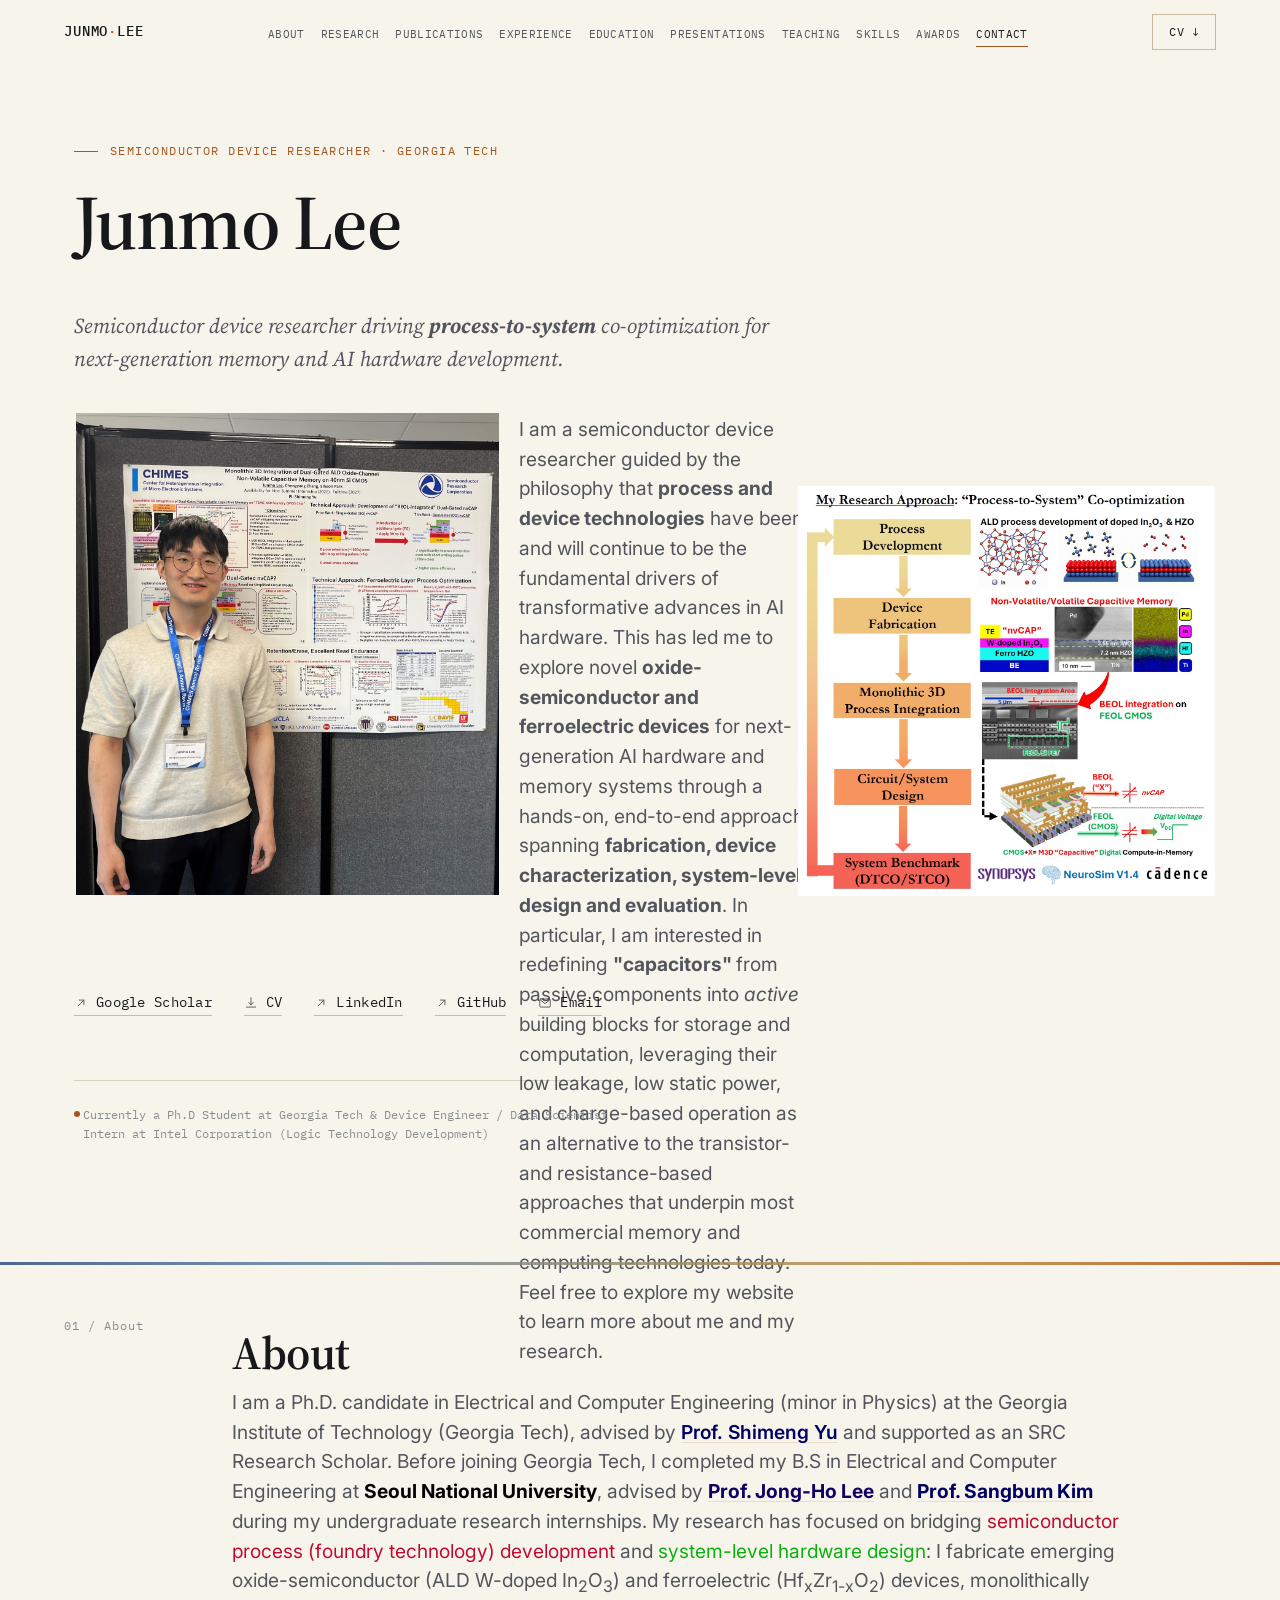
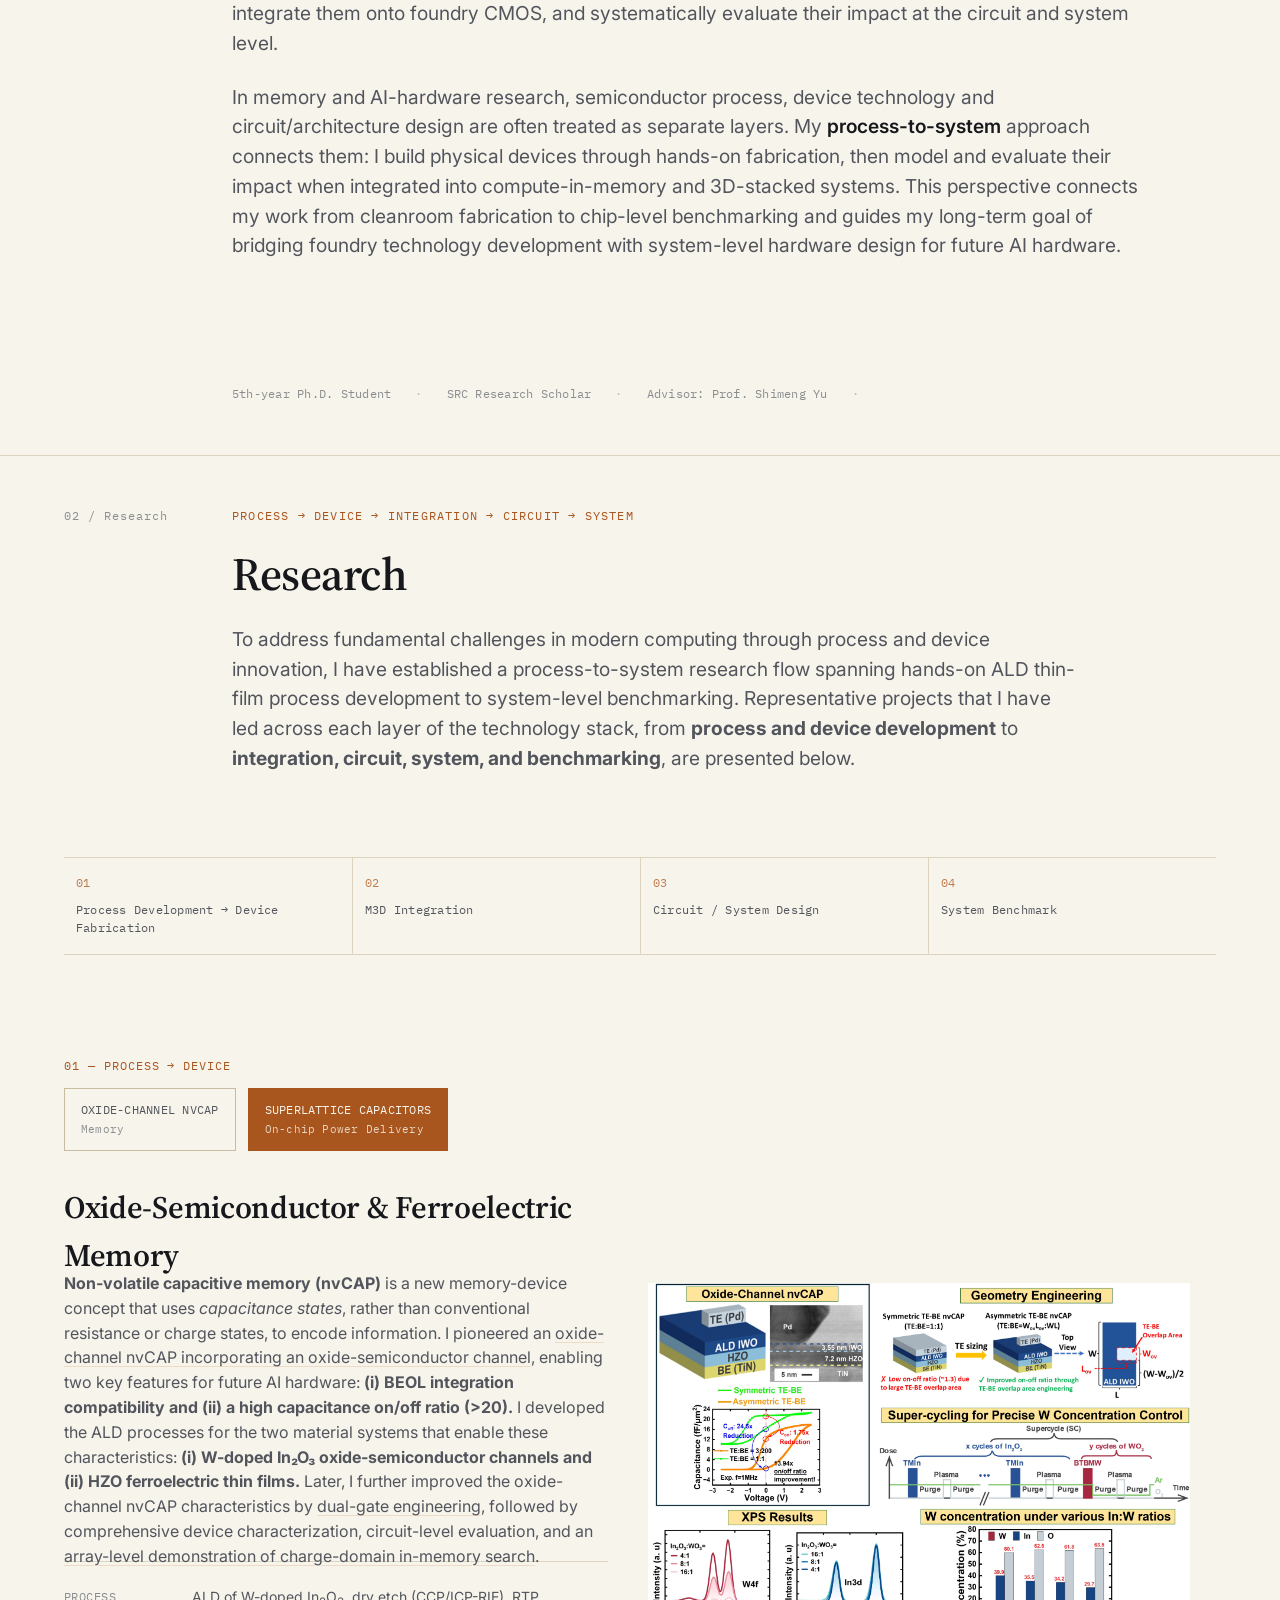
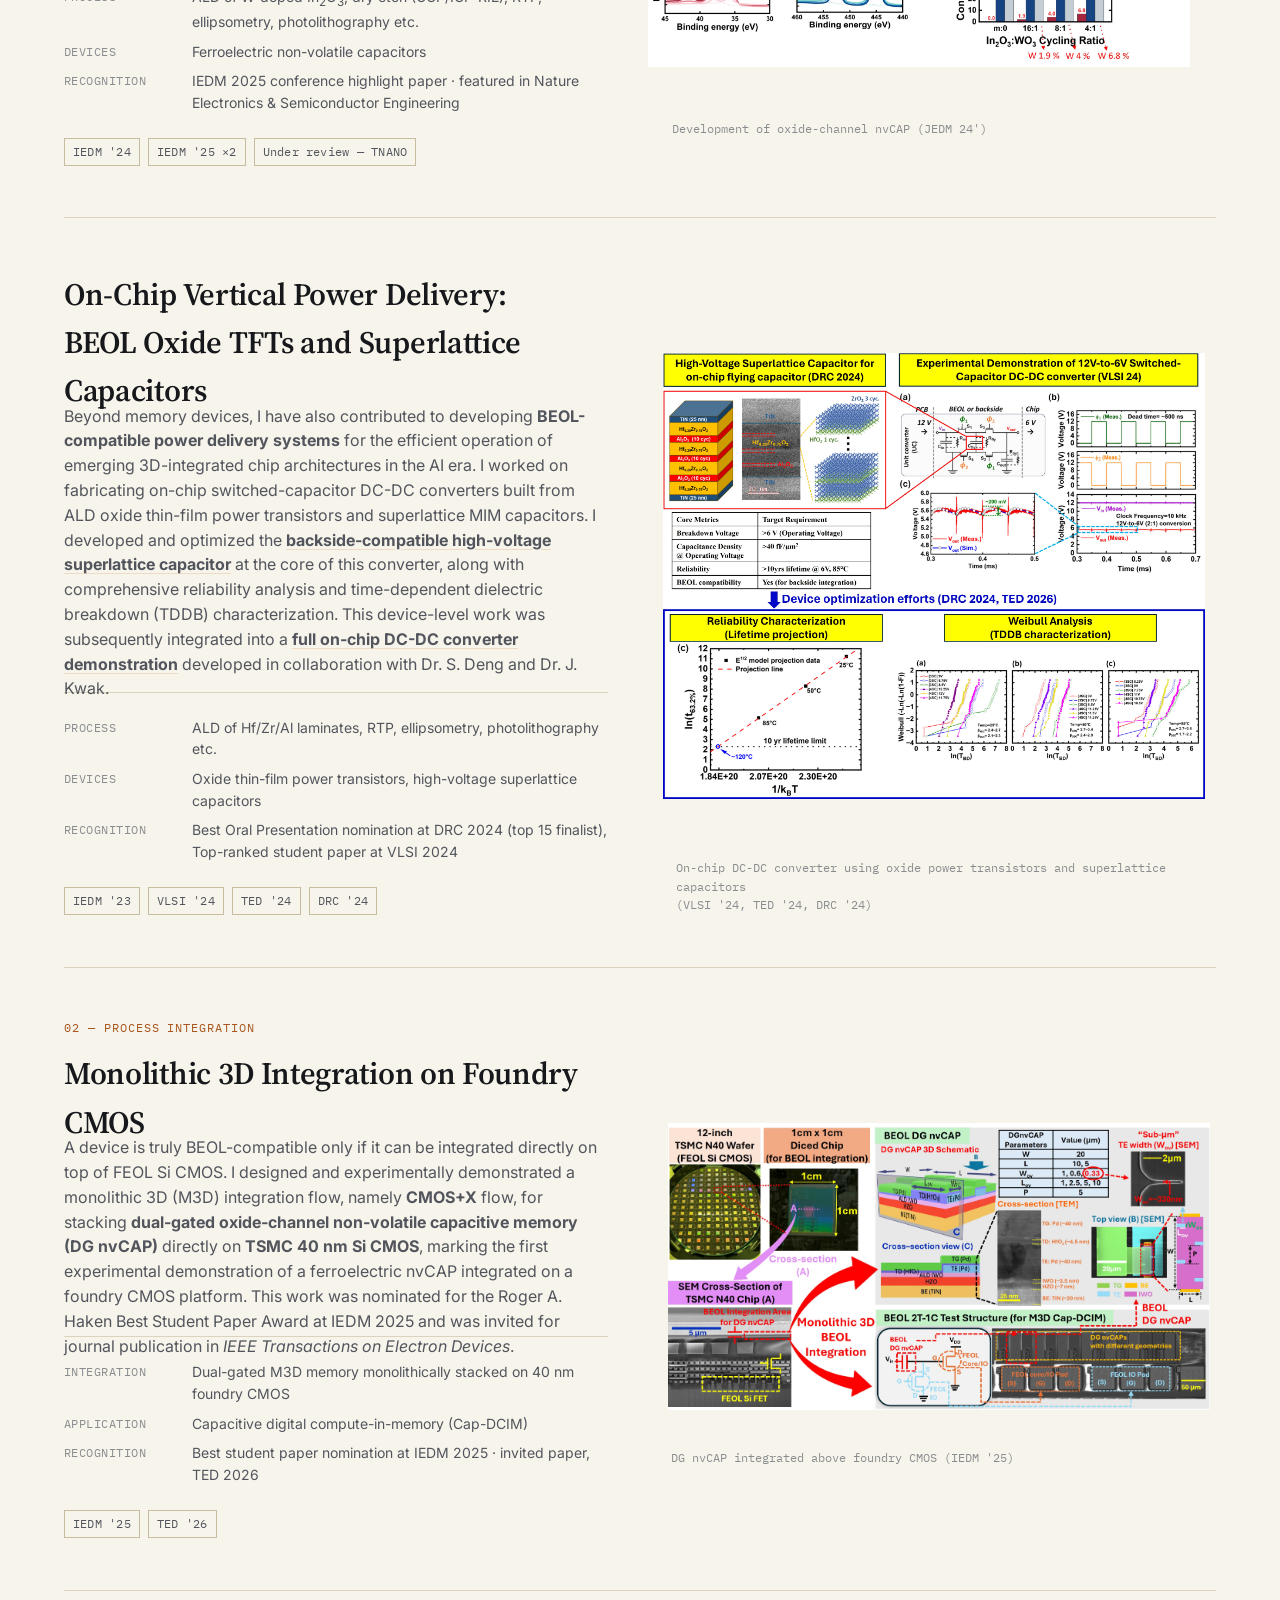
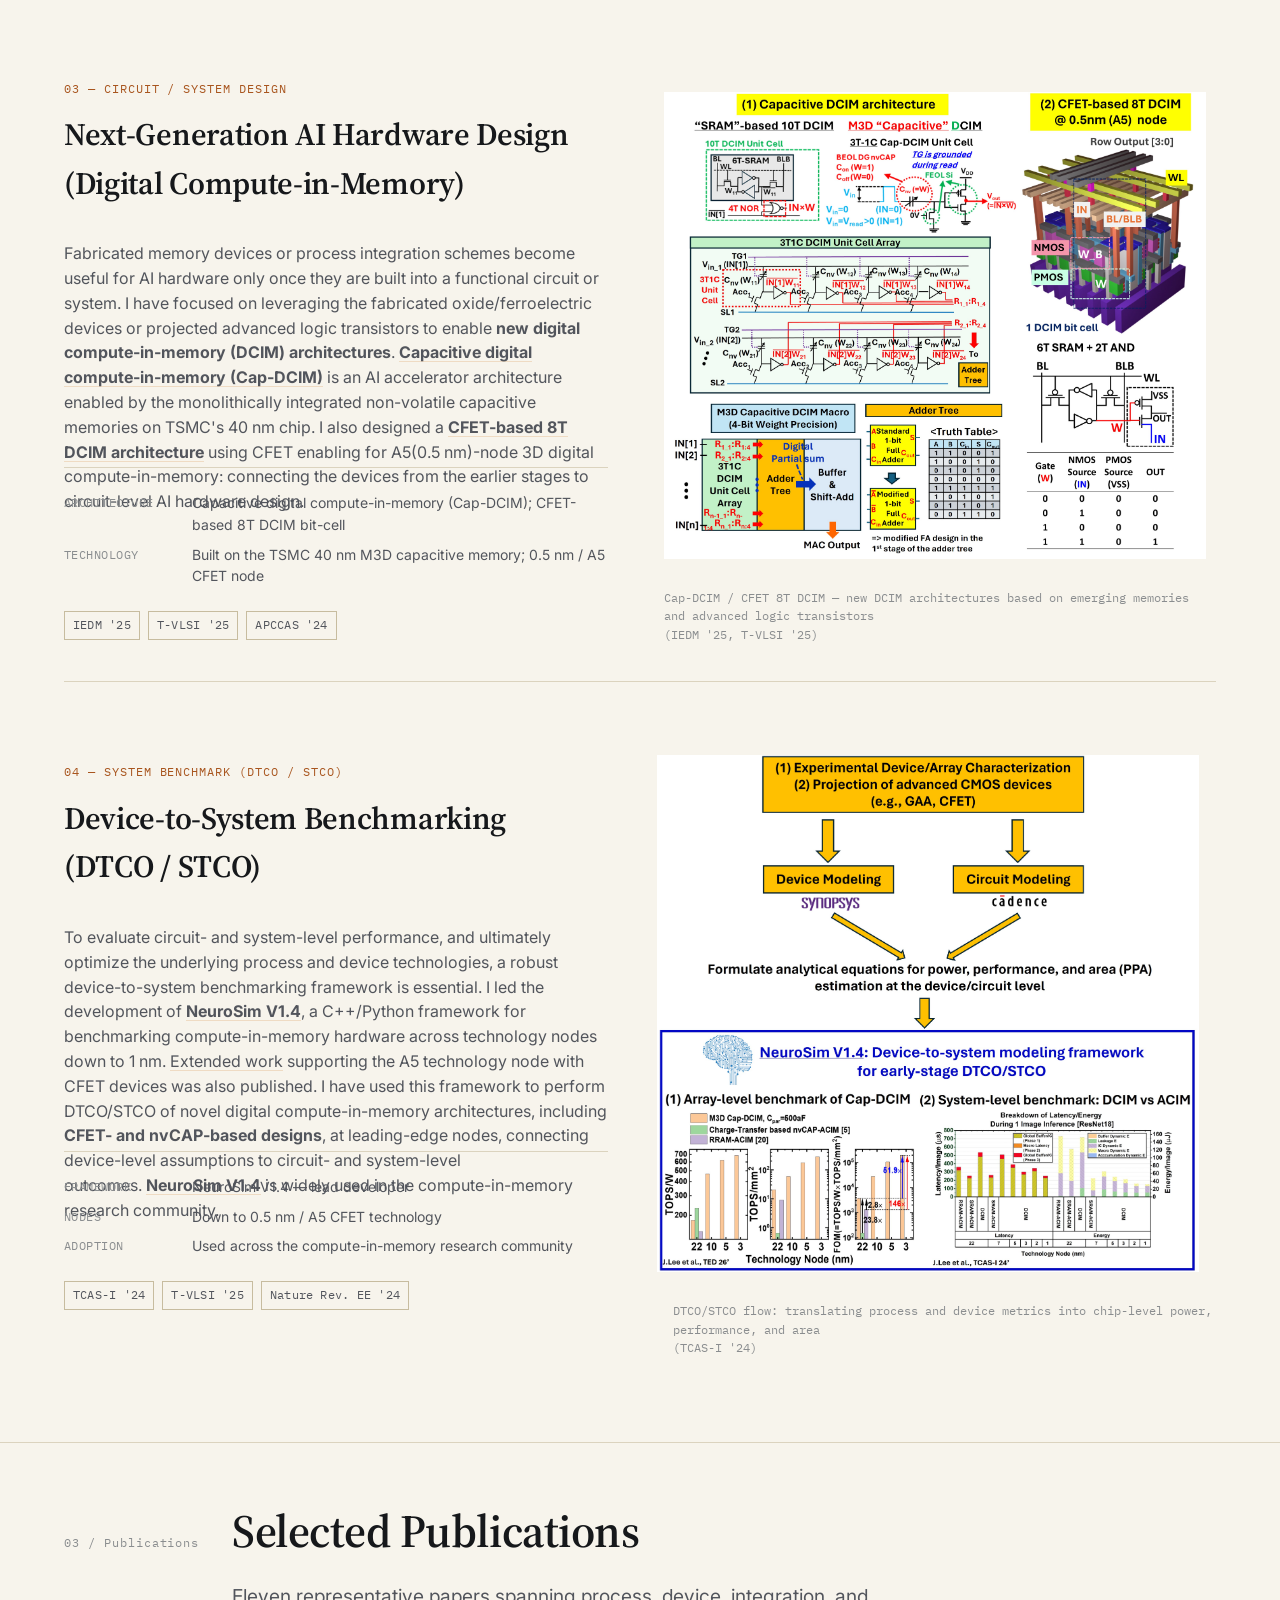
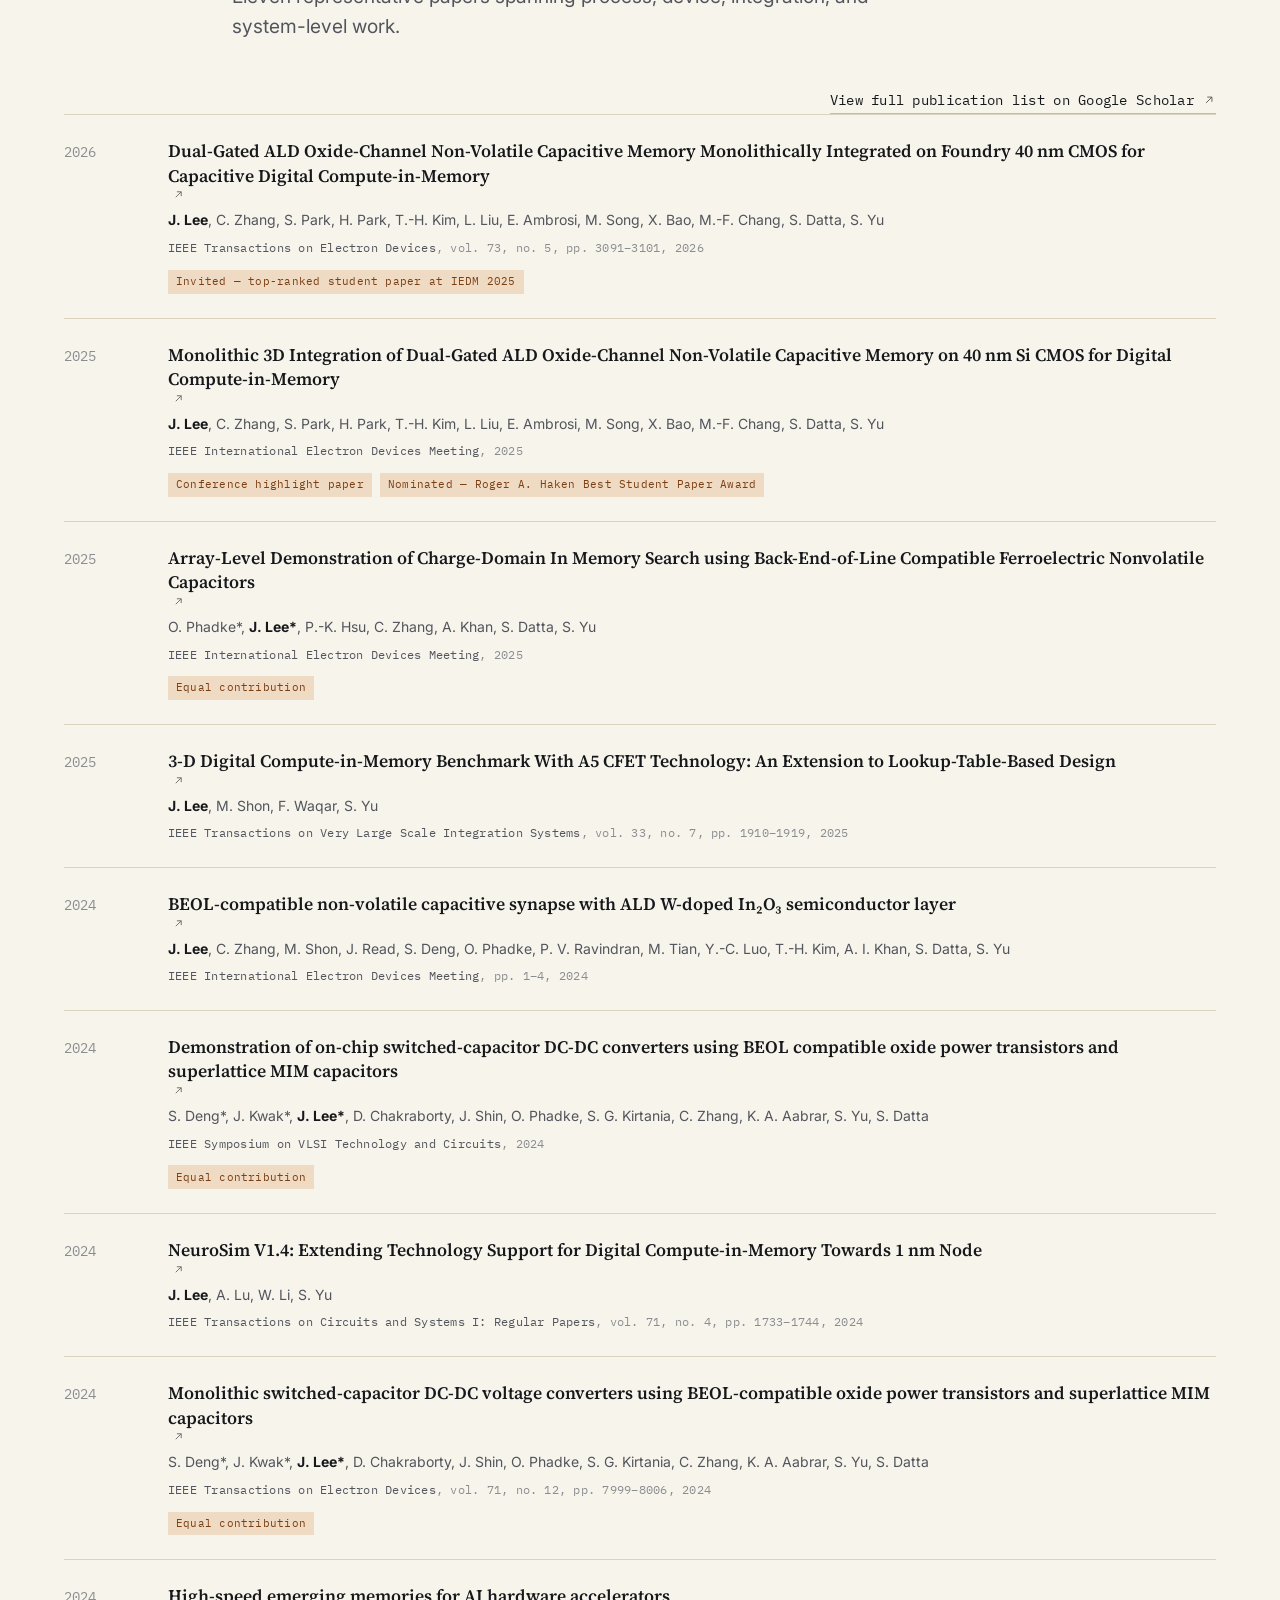
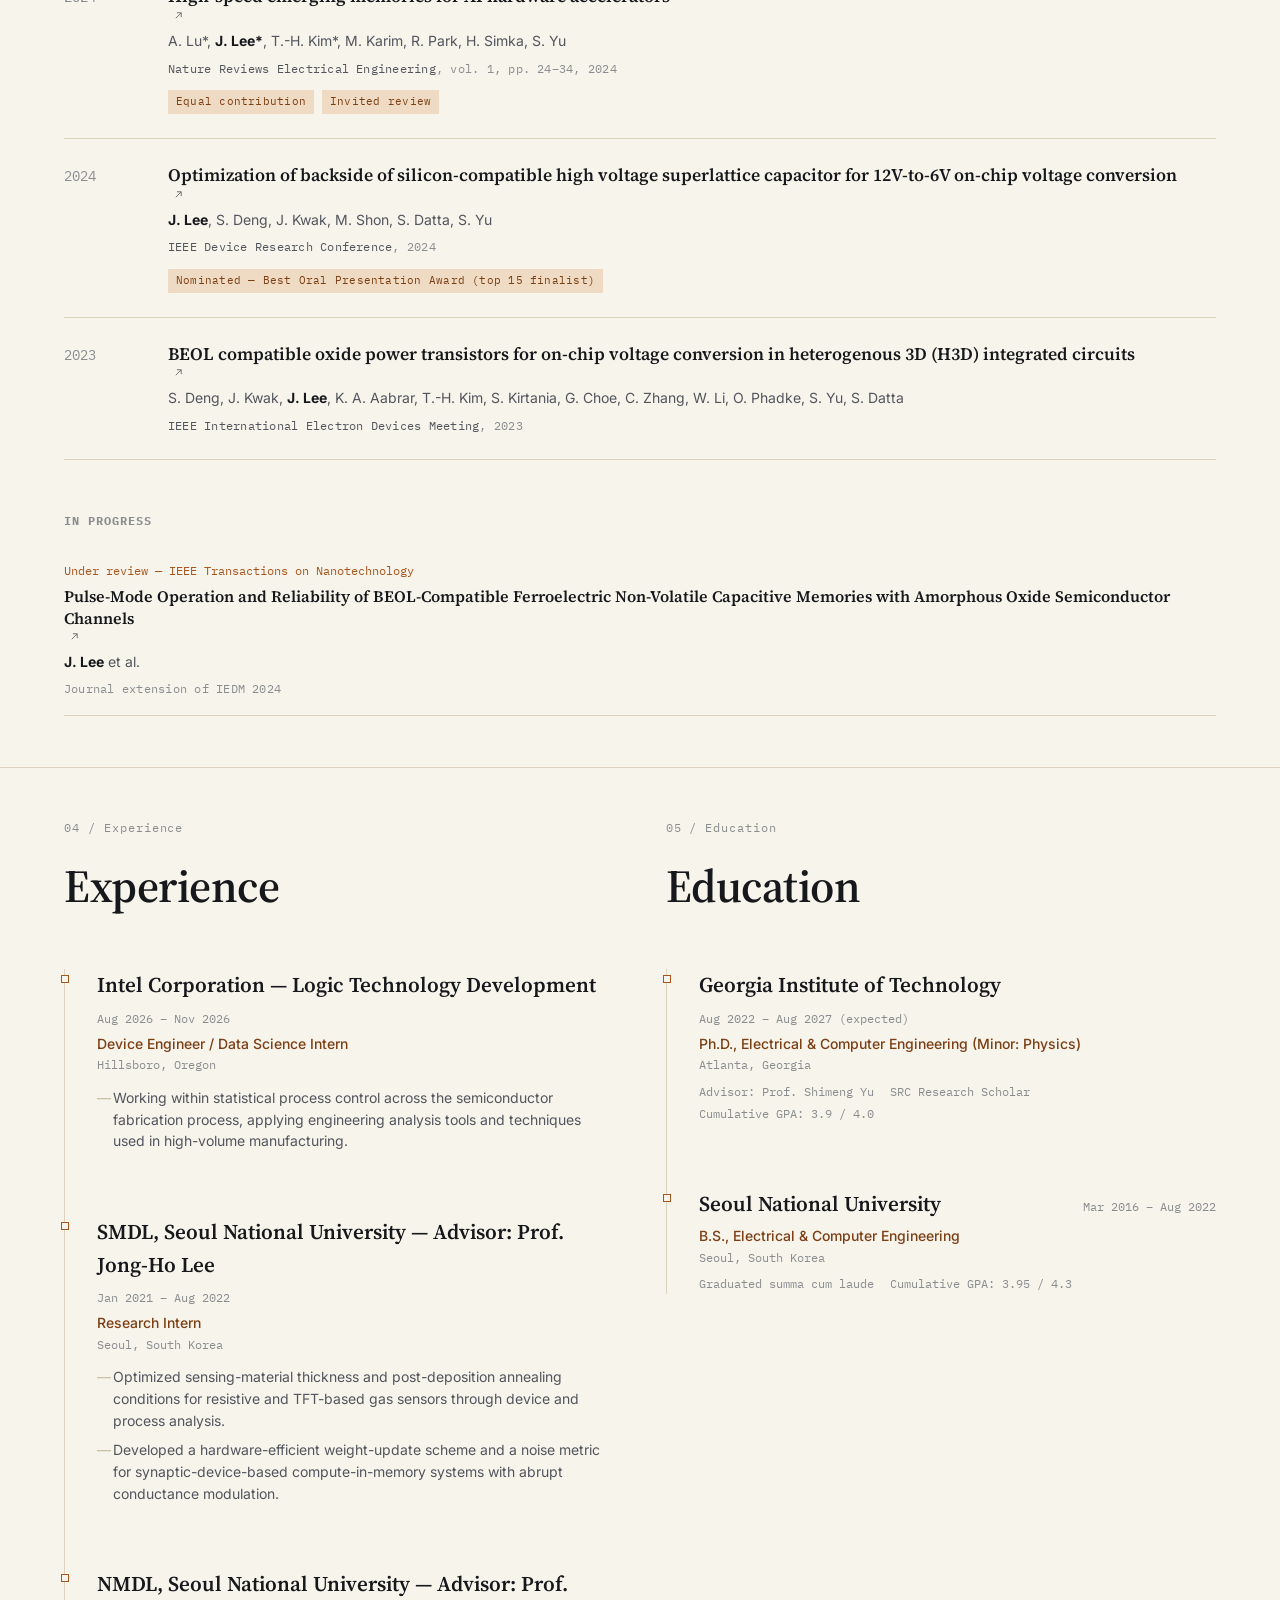
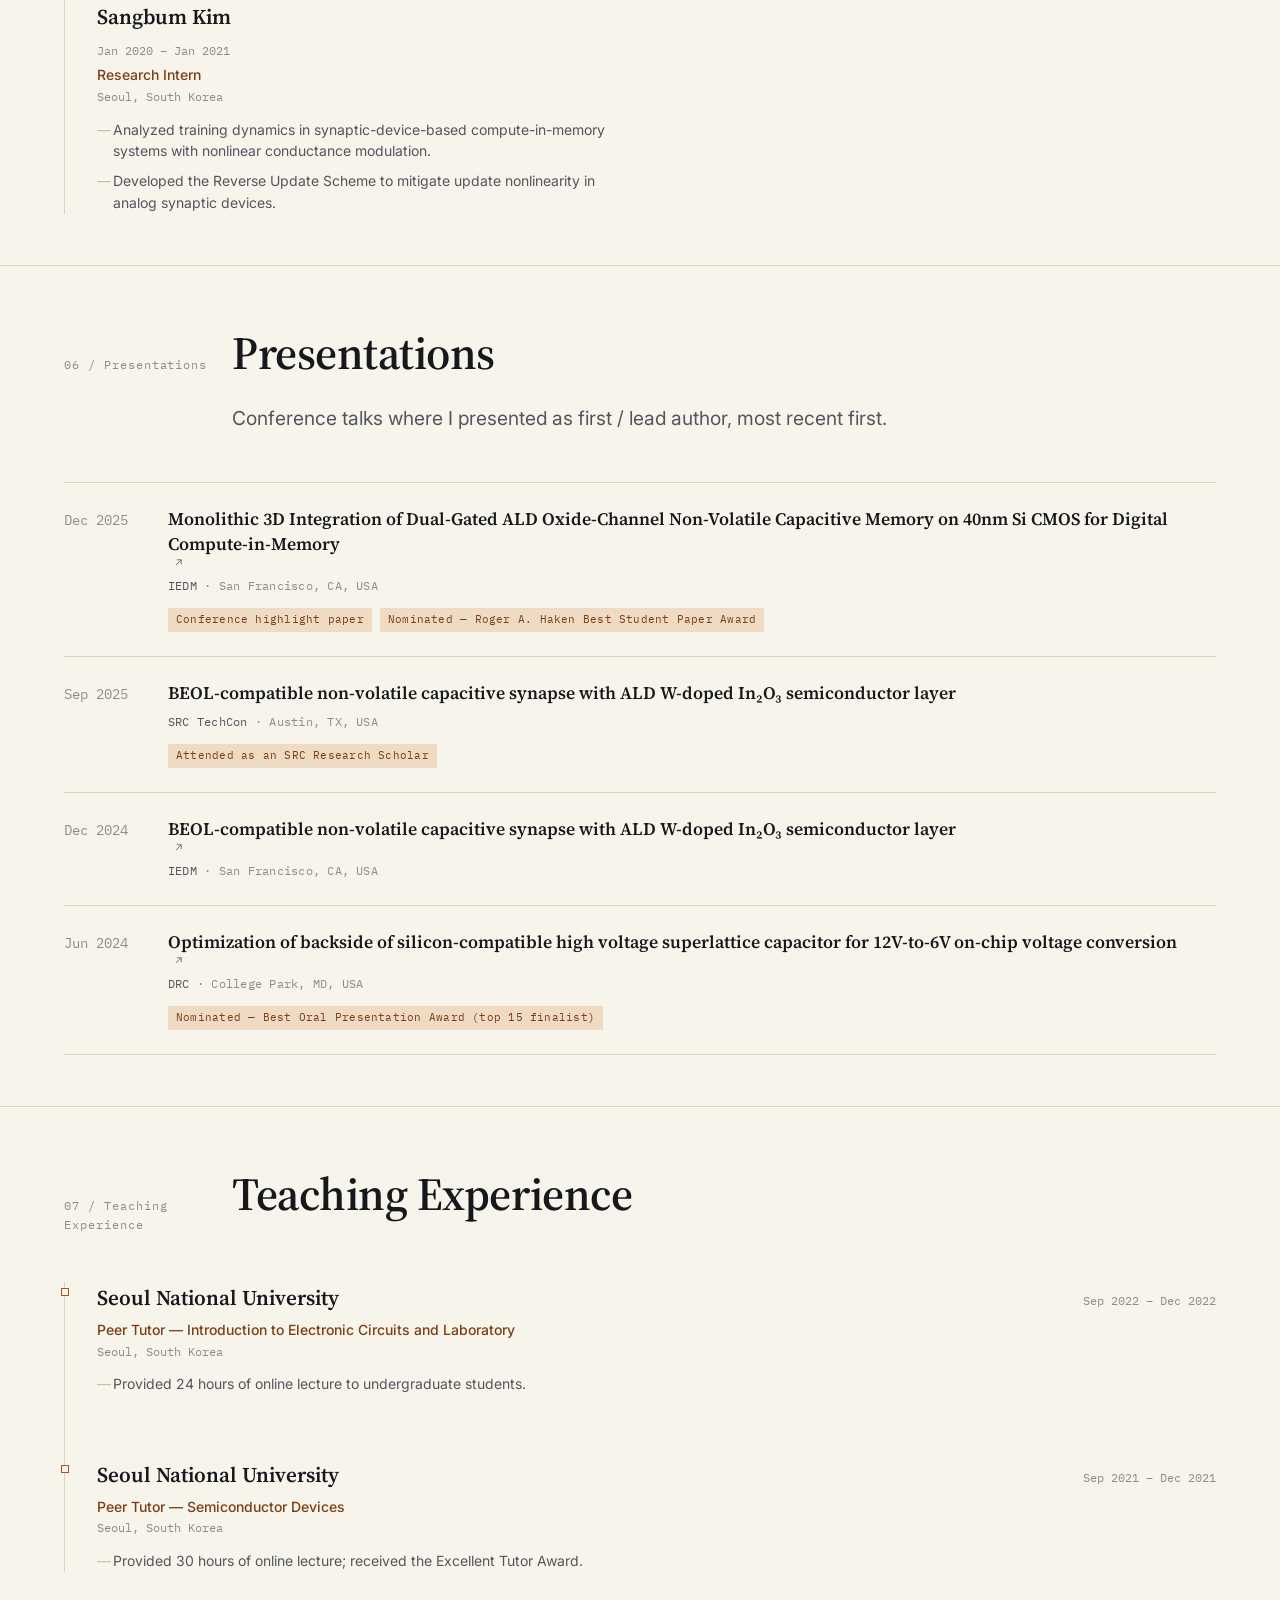
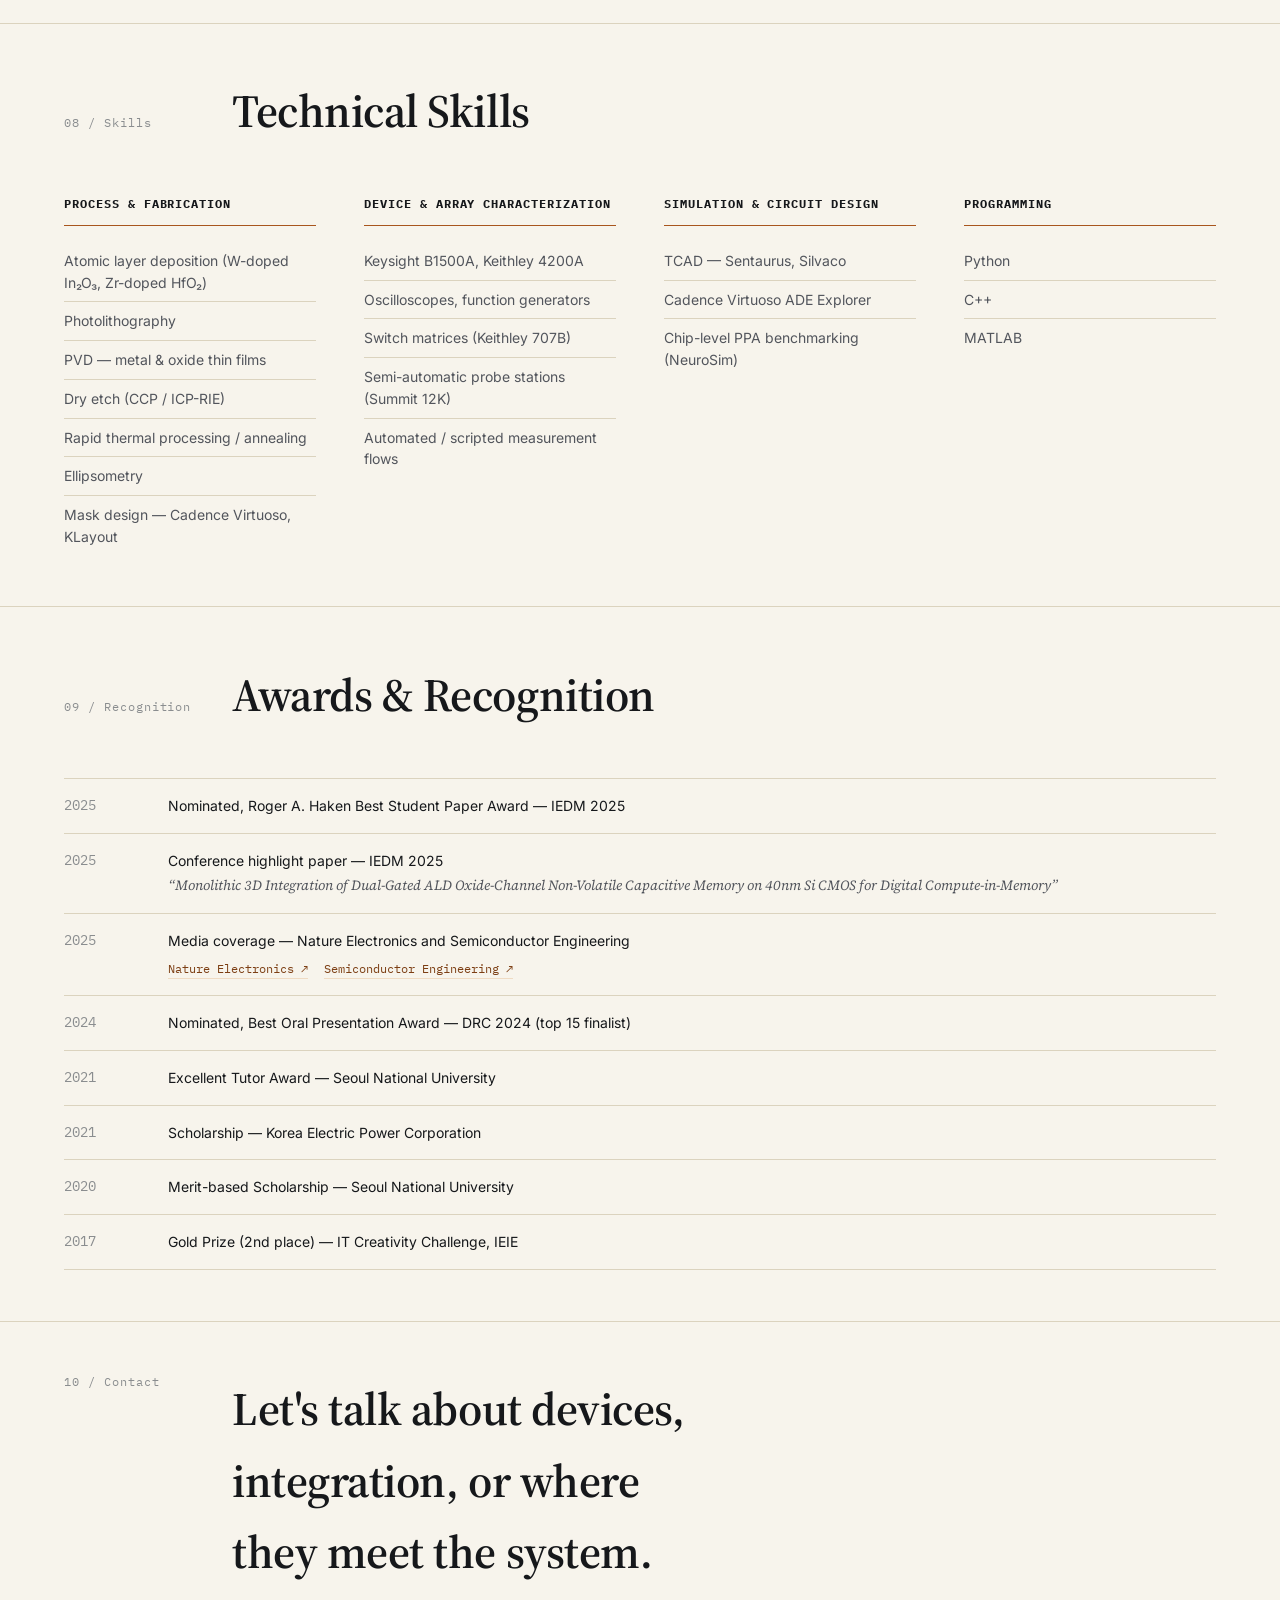
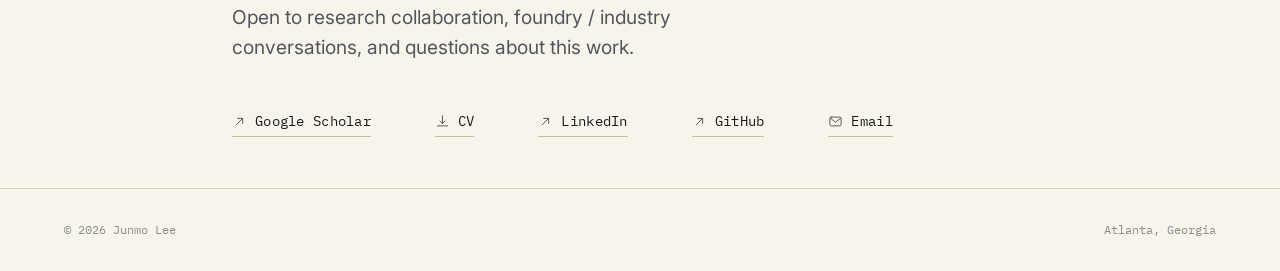
==== commit 3dcafbfa: "Update site content" ====
--- a/index.html
+++ b/index.html
@@ -149,10 +149,10 @@
           <p data-edit="about-p2">In memory and AI-hardware research, semiconductor process, device technology and circuit/architecture design are often treated as separate layers. My <strong data-start="1166" data-end="1187">process-to-system</strong> approach connects them: I build physical devices through hands-on fabrication, then model and evaluate their impact when integrated into compute-in-memory and 3D-stacked systems. This perspective connects my work from cleanroom fabrication to chip-level benchmarking and guides my long-term goal of bridging foundry technology development with system-level hardware design for future AI hardware.<br></p>
         </div>
         <div class="about-facts reveal">
-          <span>4th-year Ph.D. Student</span>
+          <span>5th-year Ph.D. Student</span>
           <span>SRC Research Scholar</span>
           <span>Advisor: Prof. Shimeng Yu</span>
-          <span>29 publications · 13 as first / co-first author</span>
+          <span><br></span>
         </div>
       </div>
     </div>
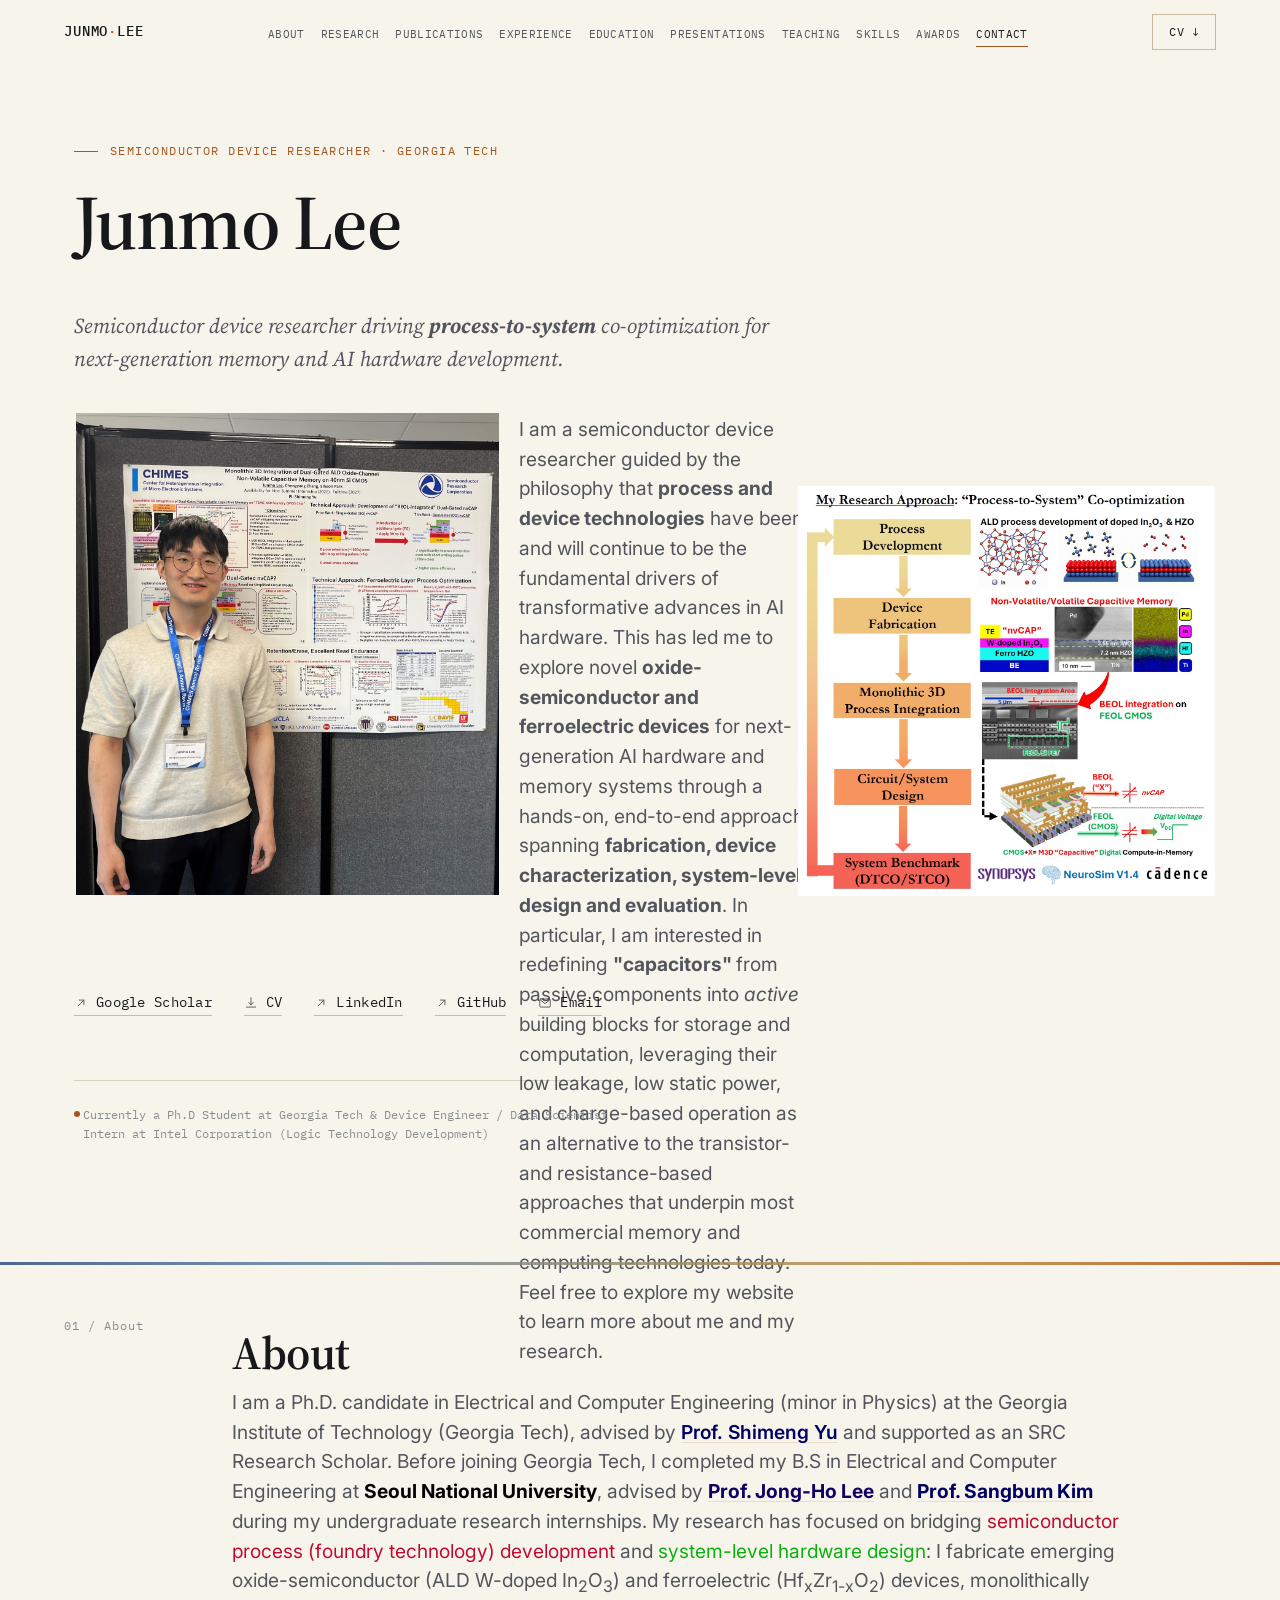
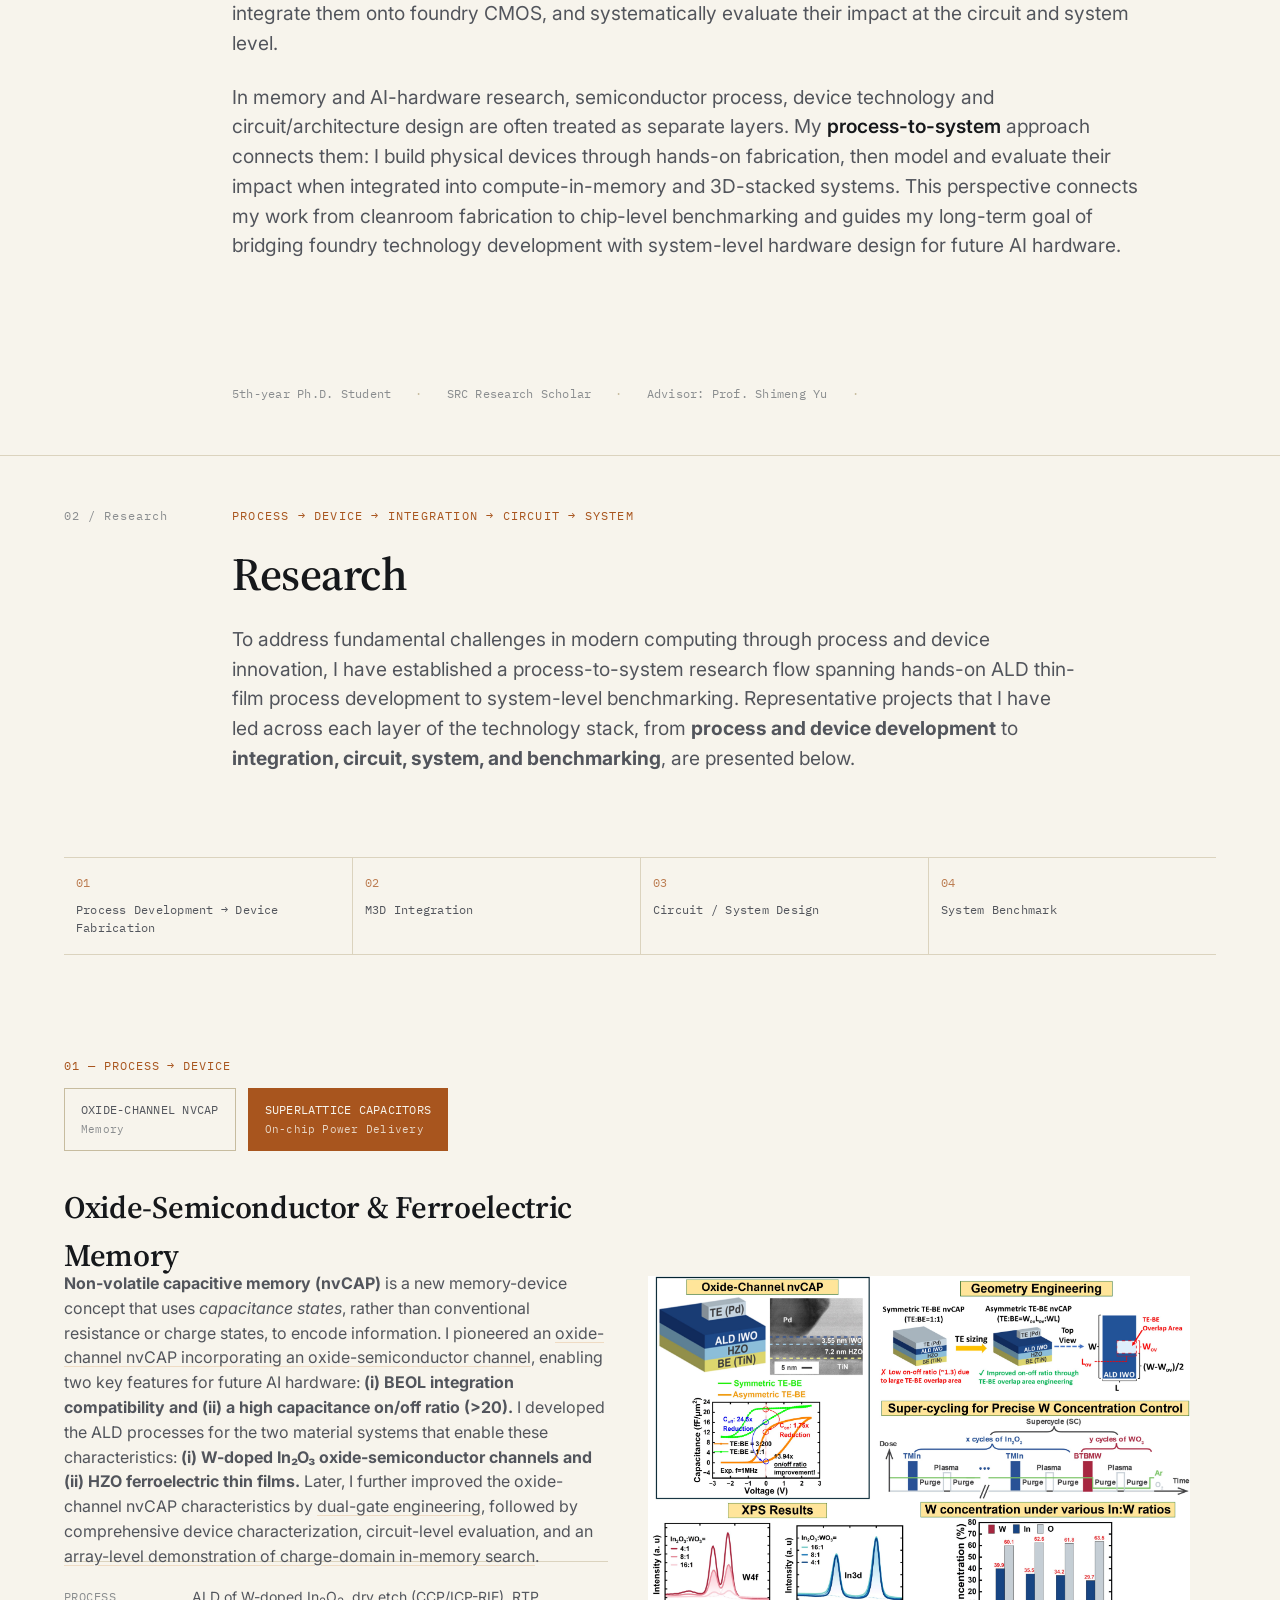
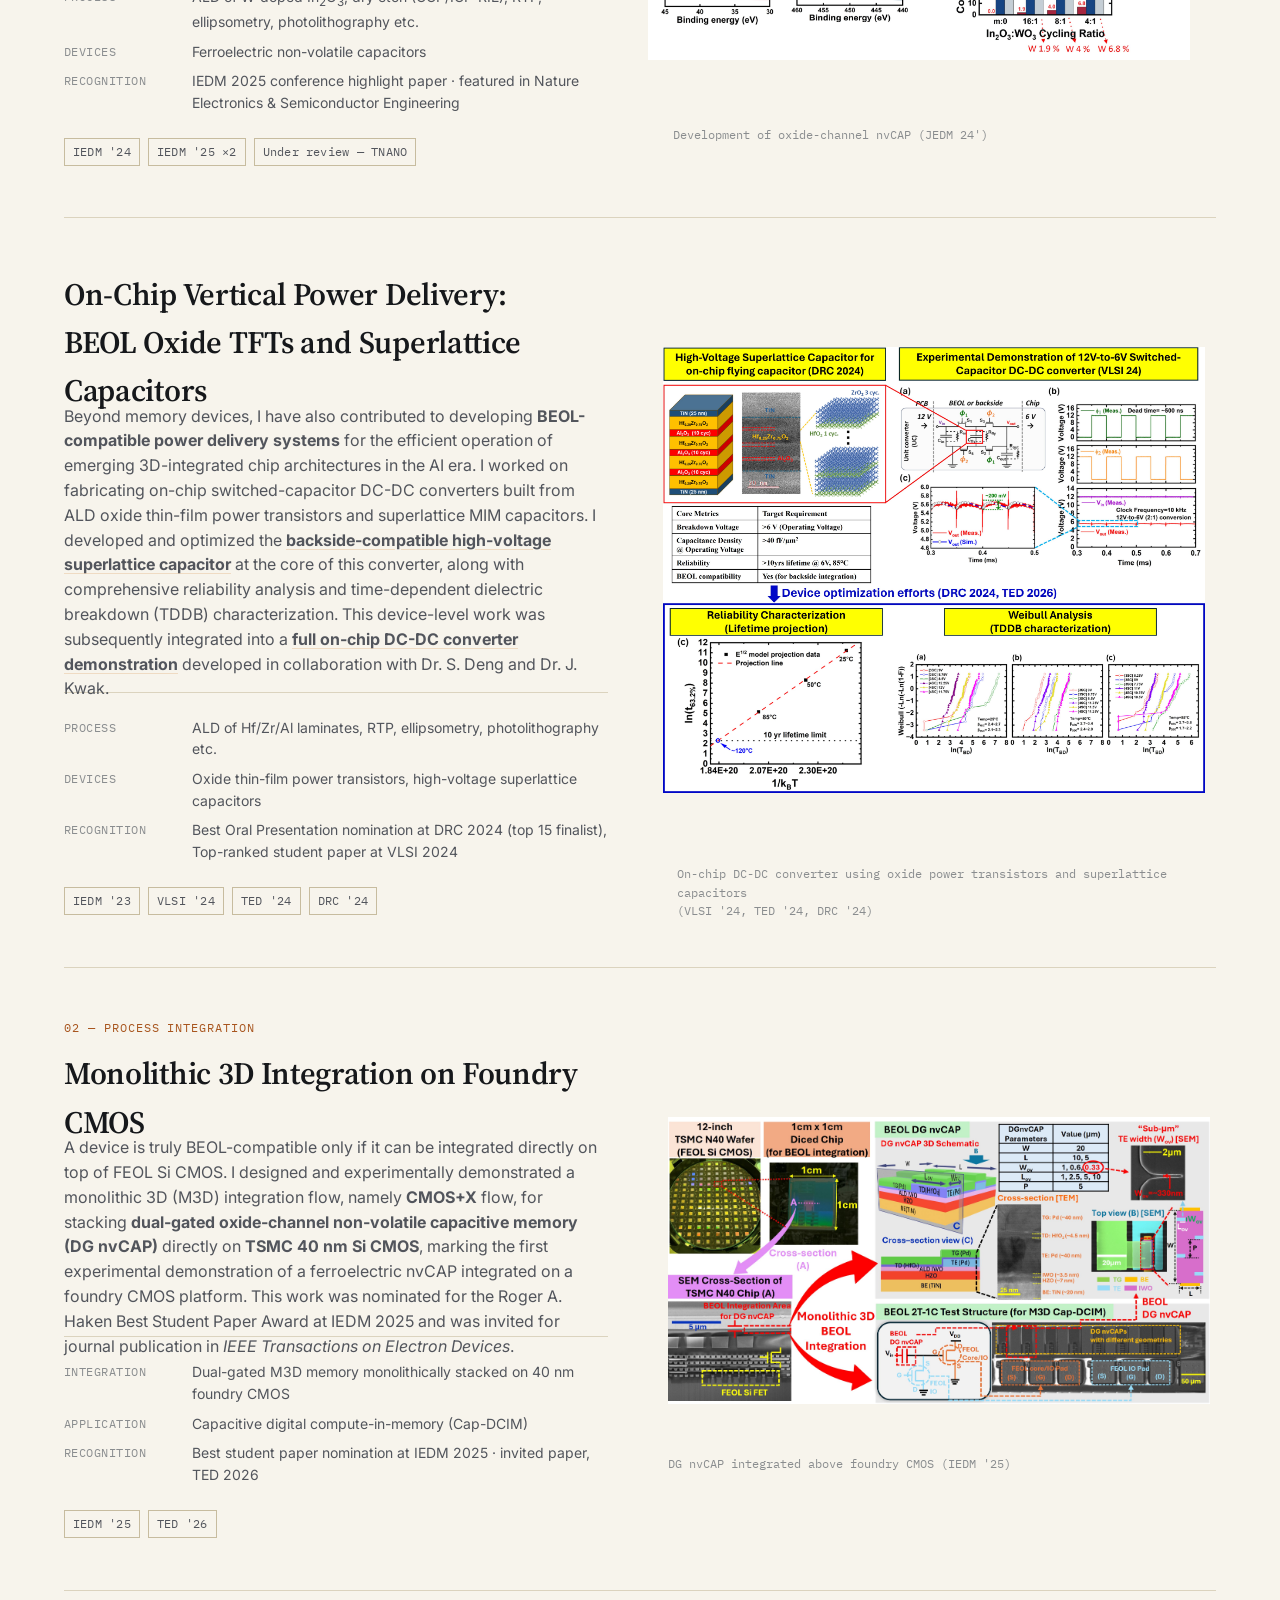
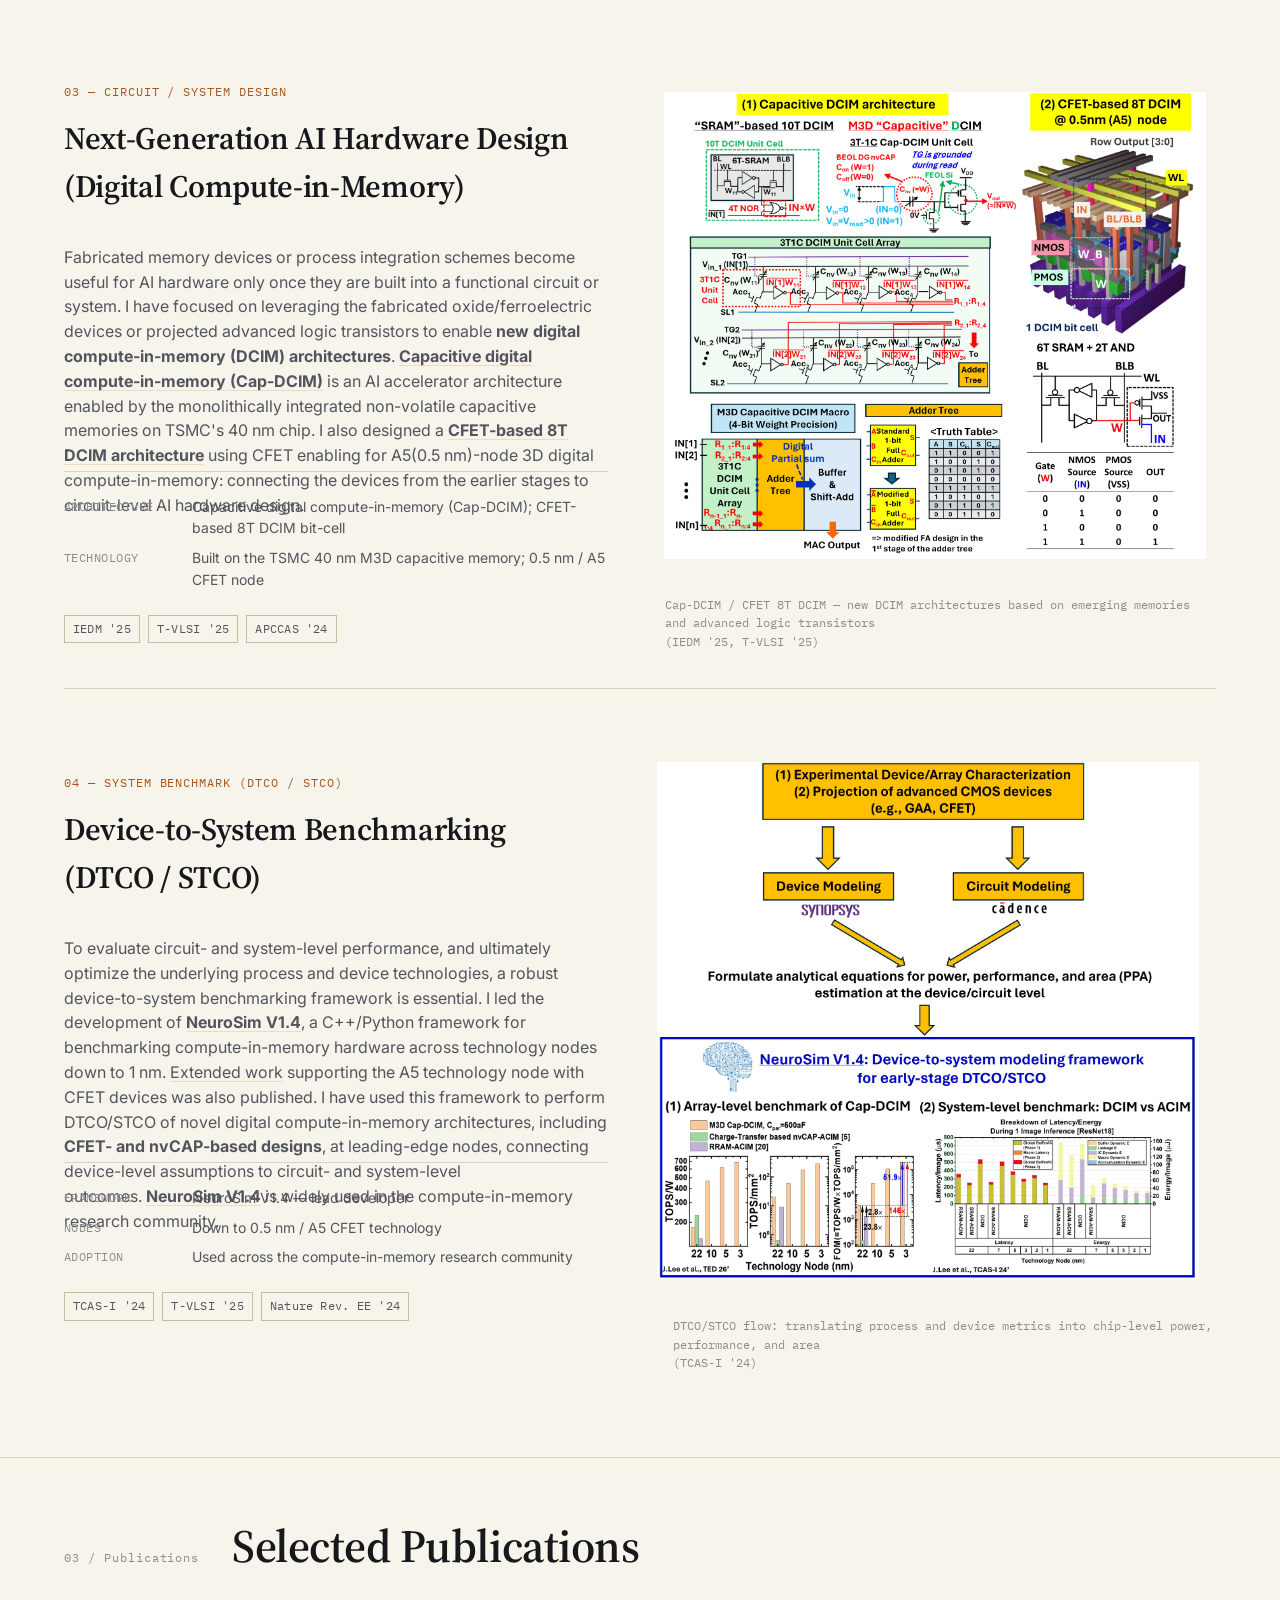
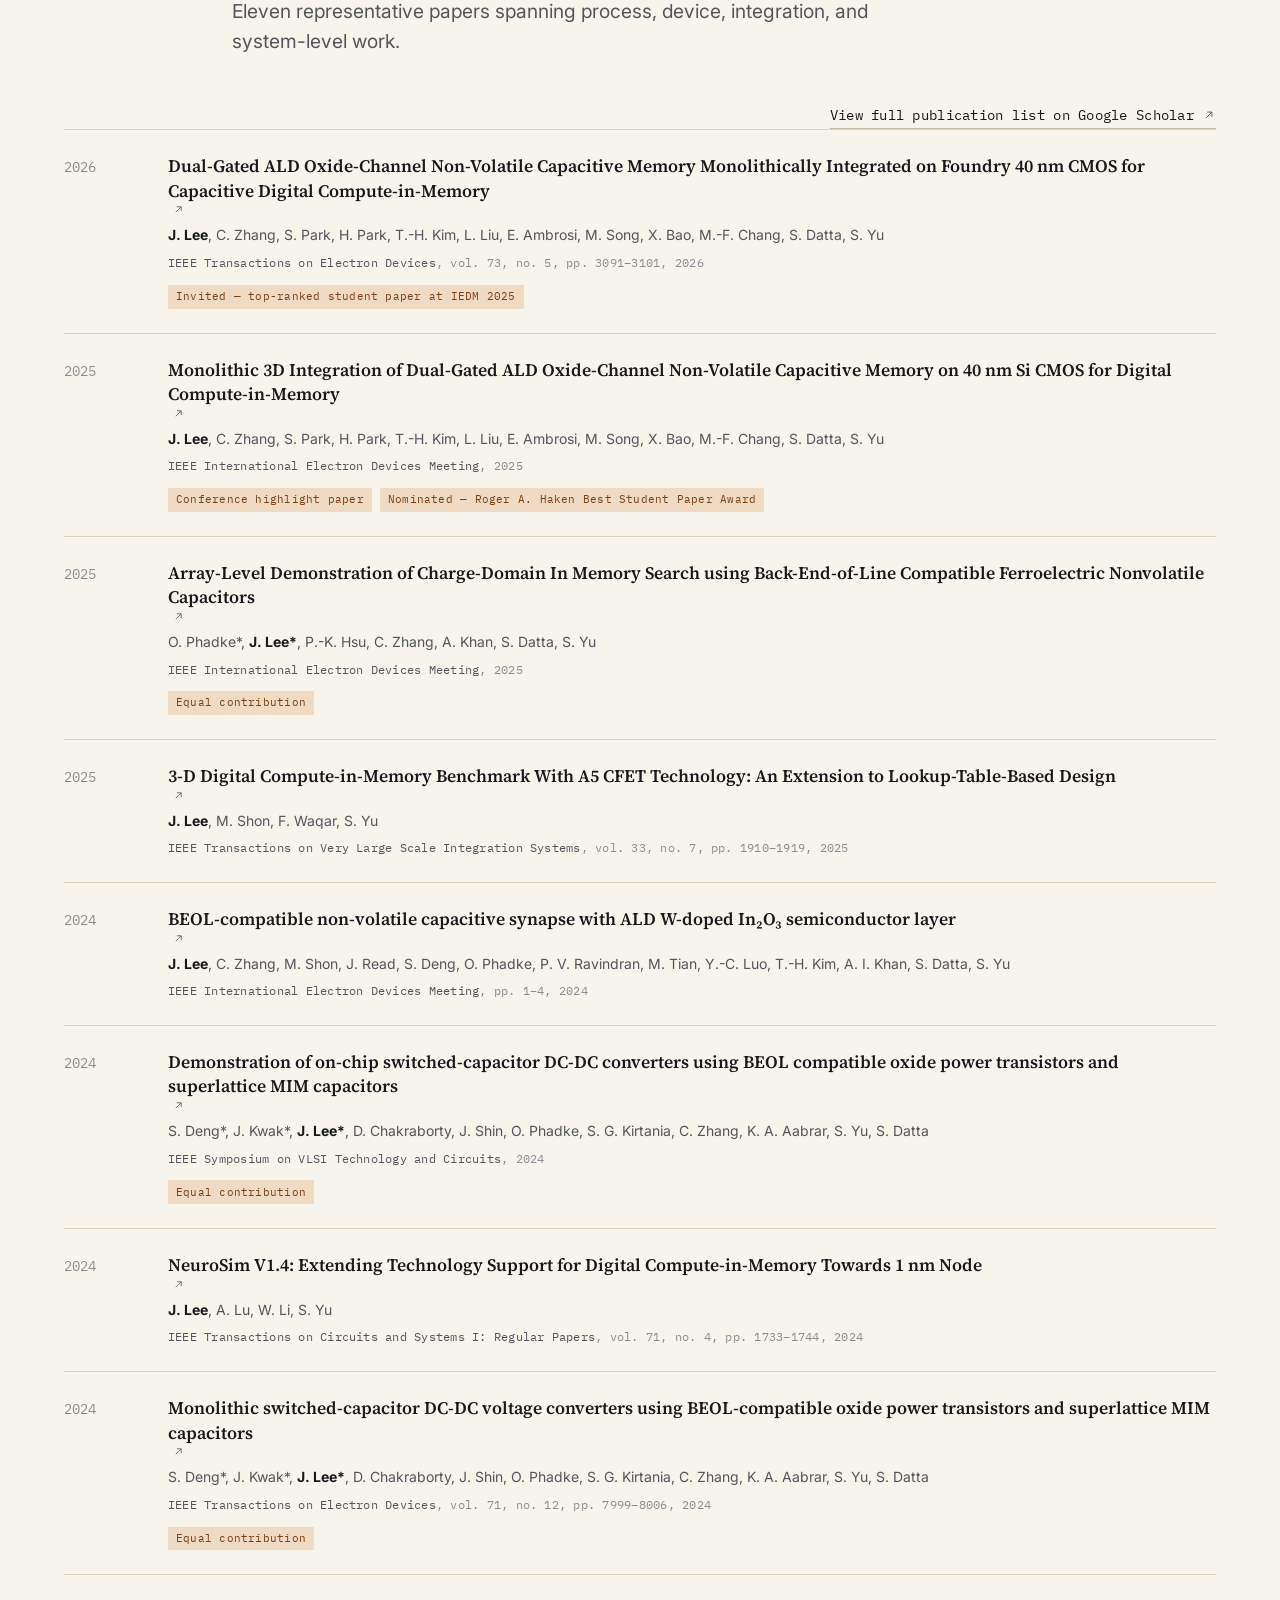
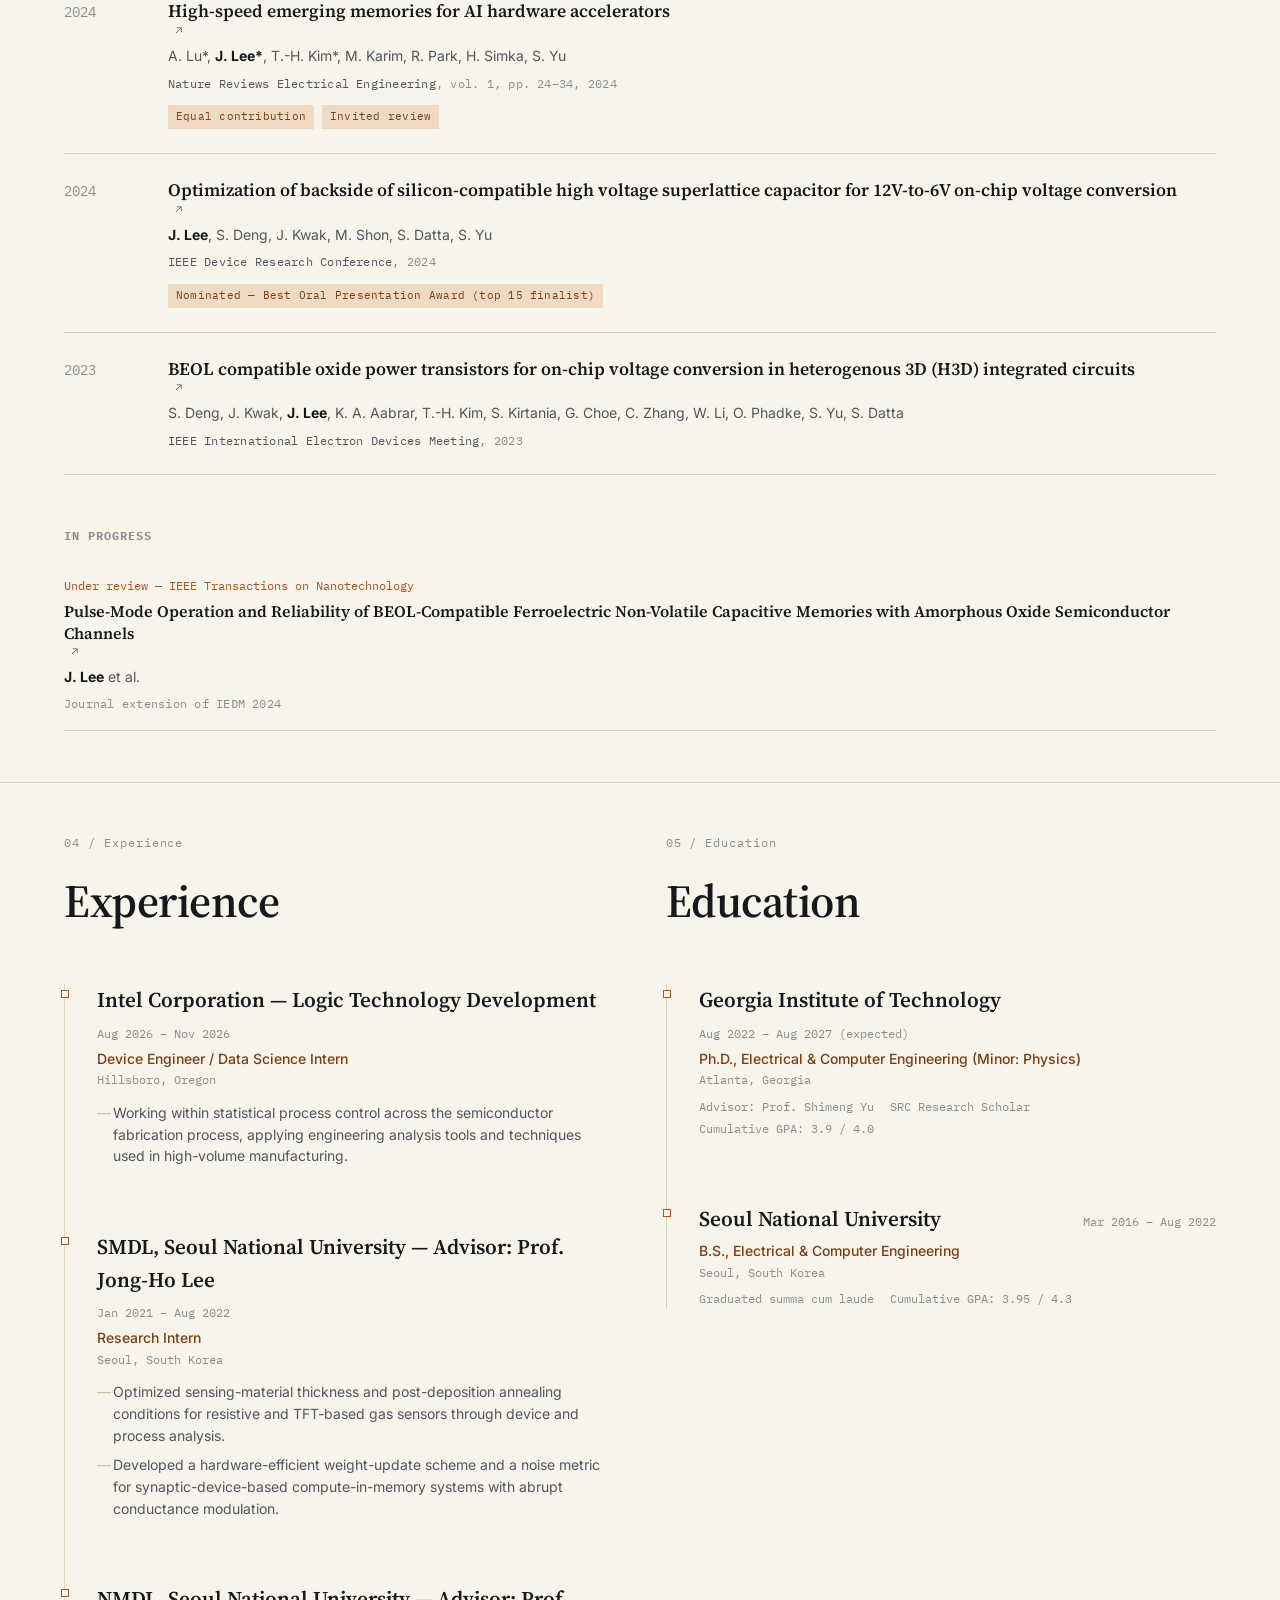
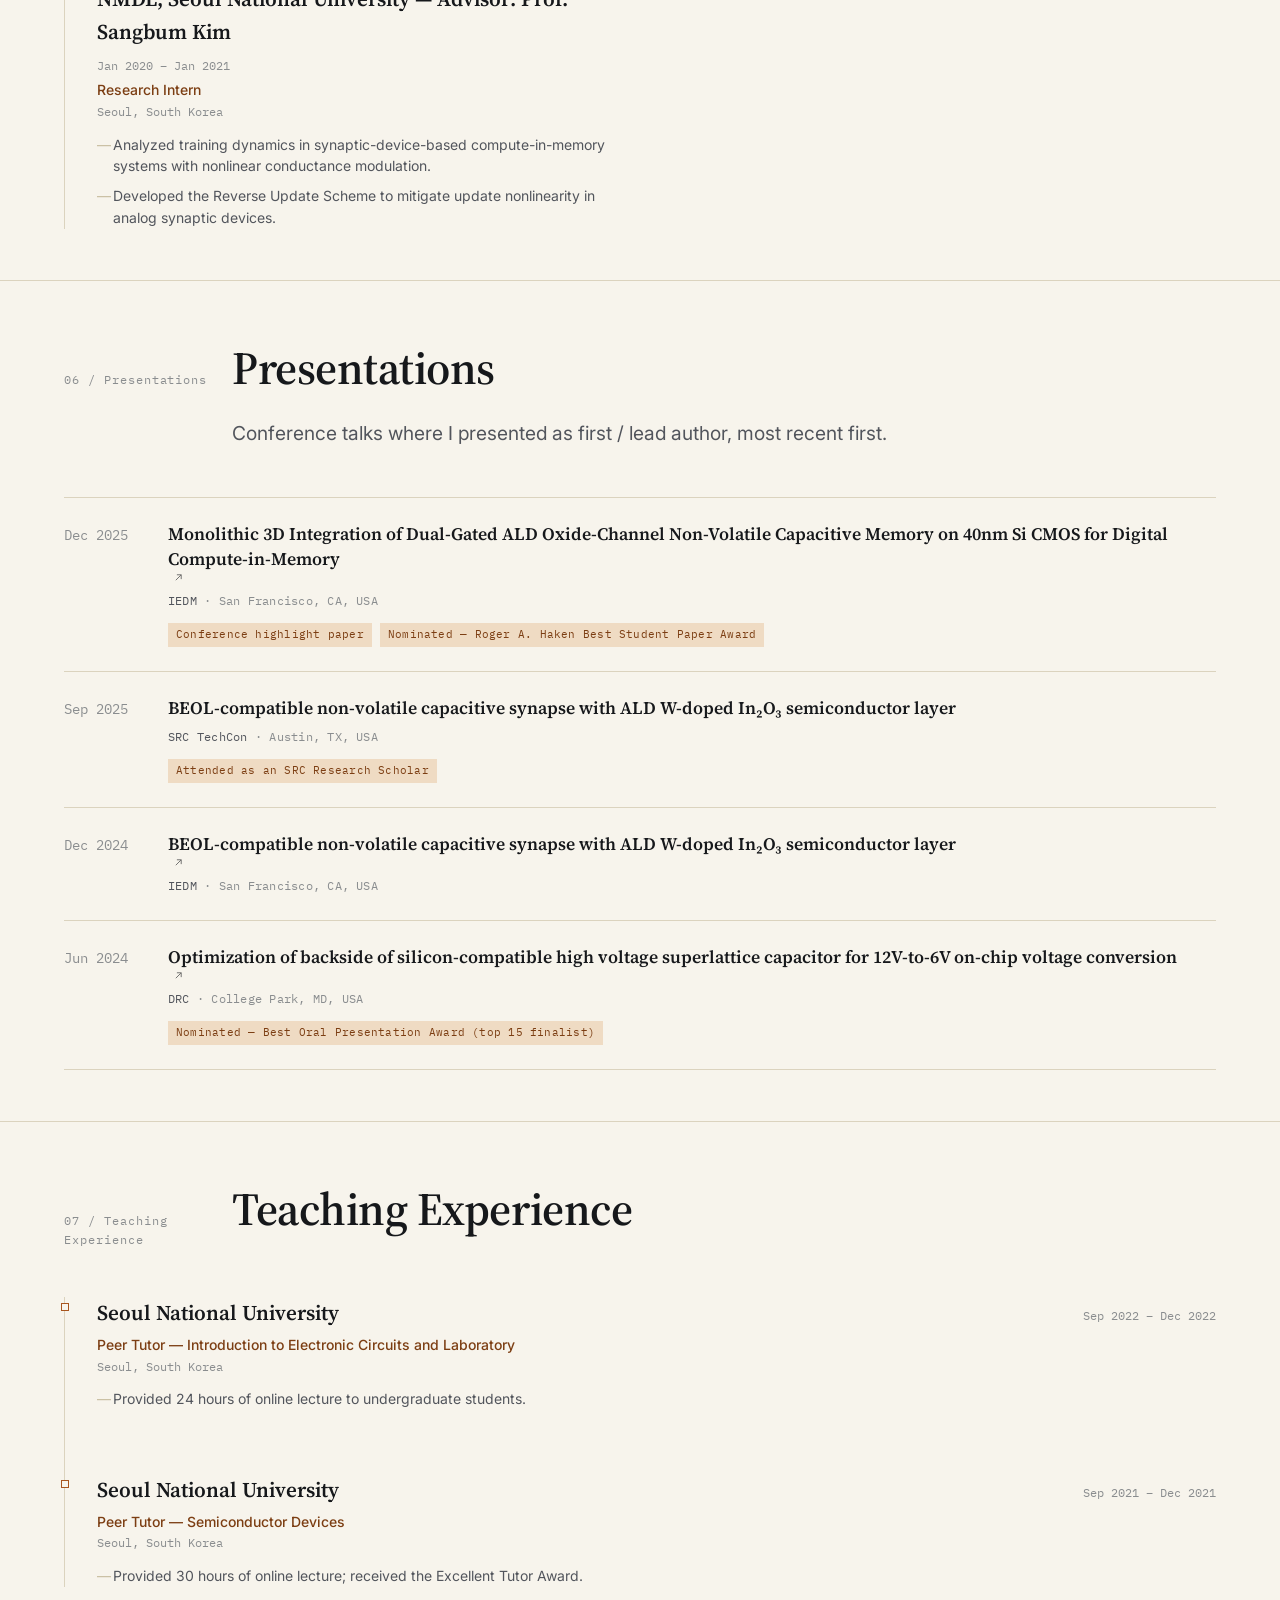
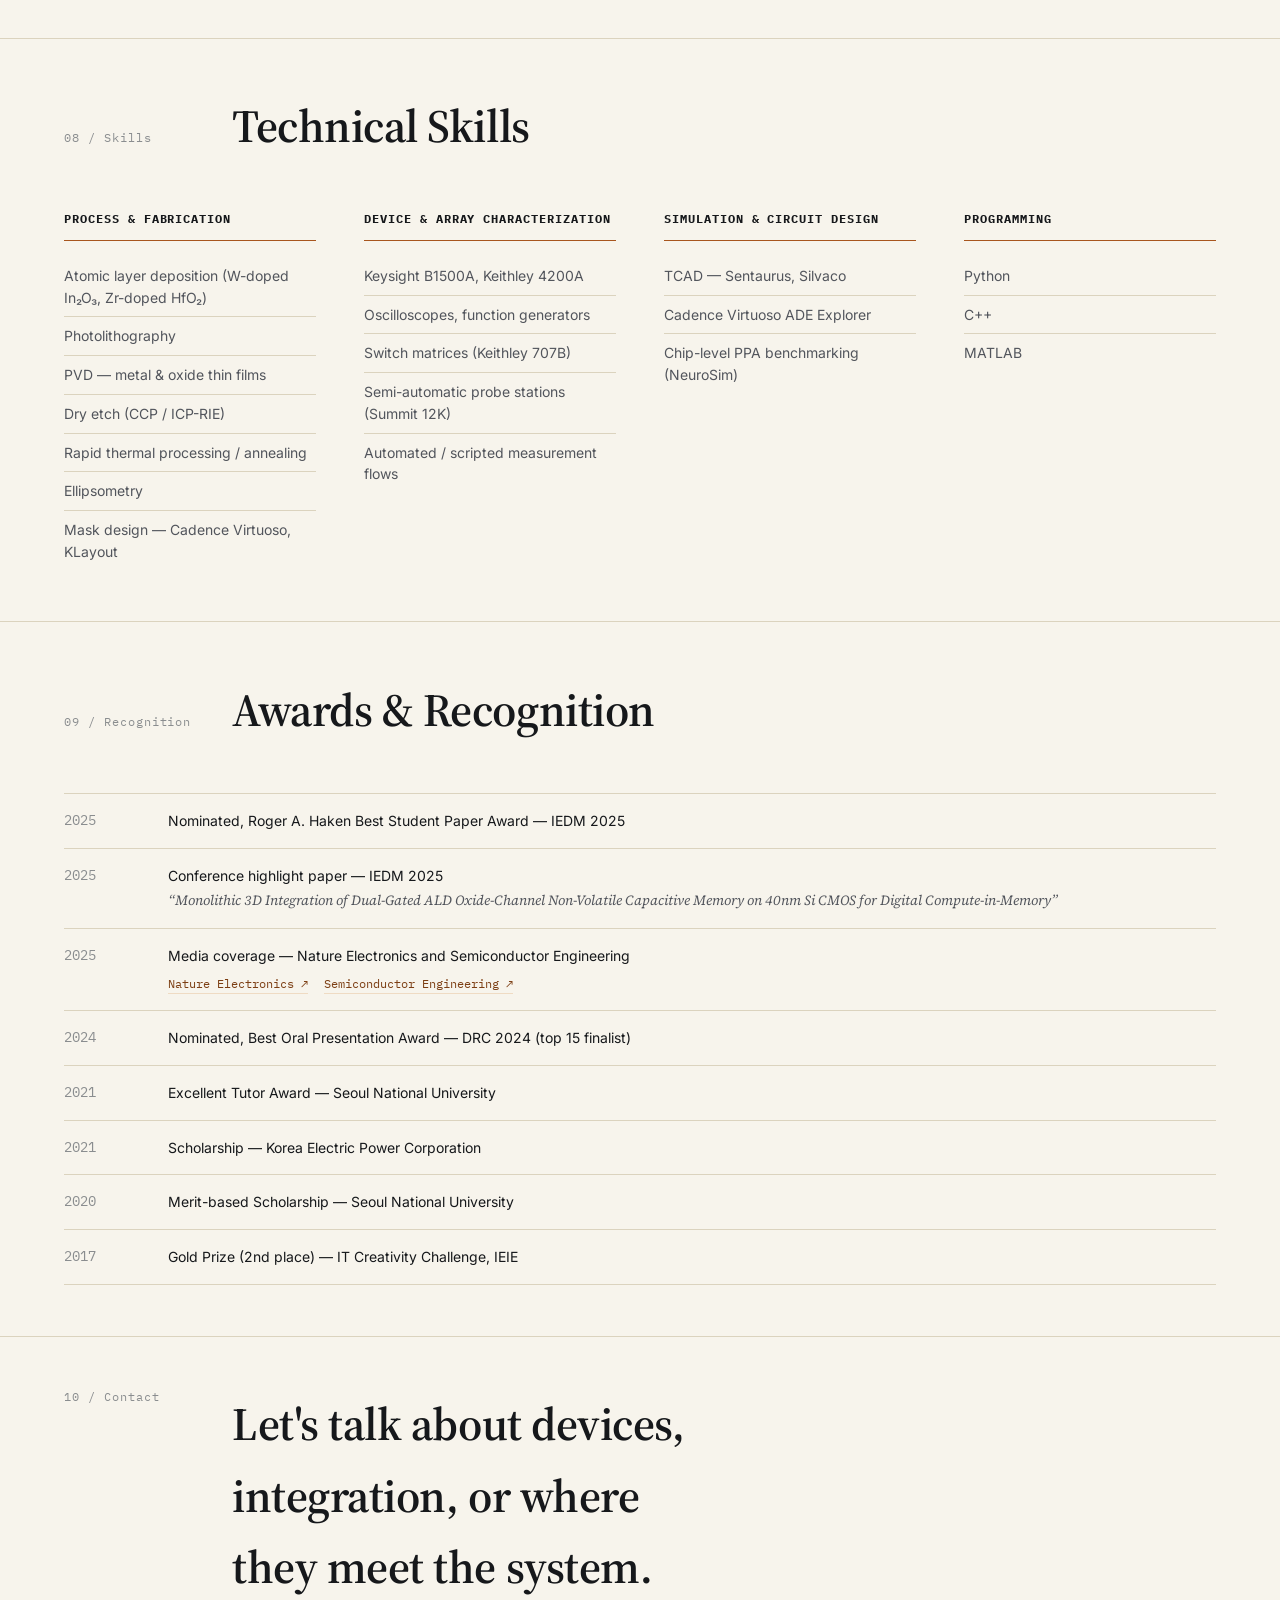
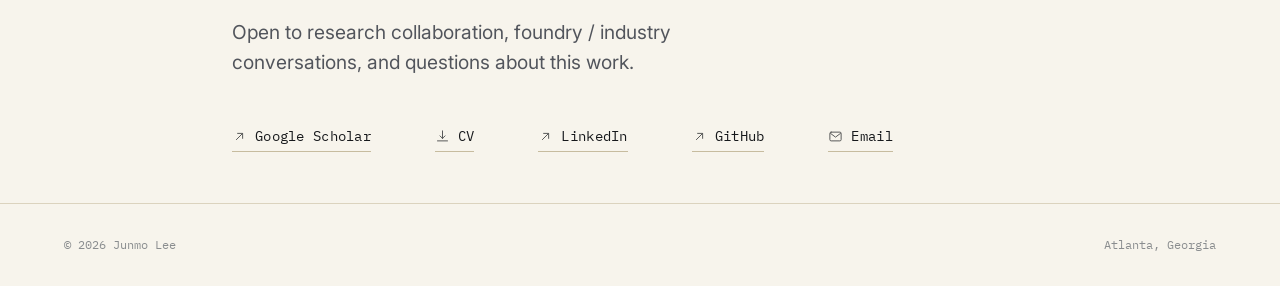
==== commit a9682428: "Update site content" ====
--- a/index.html
+++ b/index.html
@@ -209,7 +209,7 @@
               <code>assets/images/fig-process-device.jpg</code>
             </div>
           </div>
-          <figcaption style="margin-left: 0px; margin-top: -1px;">Development of oxide-channel nvCAP (JEDM 24')</figcaption>
+          <figcaption style="margin-left: 1px; margin-top: 12px;">Development of oxide-channel nvCAP (JEDM 24')</figcaption>
         </figure>
       </div>
 
@@ -234,7 +234,7 @@
               <code>assets/images/fig-power-delivery.jpg</code>
             </div>
           </div>
-          <figcaption style="width: 690px; height: 39px; max-width: 100%; margin-left: 4px; margin-top: 0px;">On-chip DC-DC converter using oxide power transistors and superlattice capacitors&nbsp;<p>(VLSI '24, TED '24, DRC '24)</p></figcaption>
+          <figcaption style="width: 690px; height: 39px; max-width: 100%; margin-left: 5px; margin-top: 12px;">On-chip DC-DC converter using oxide power transistors and superlattice capacitors&nbsp;<p>(VLSI '24, TED '24, DRC '24)</p></figcaption>
         </figure>
       </div>
     </article>
@@ -262,7 +262,7 @@
             <code>assets/images/fig-m3d-integration.jpg</code>
           </div>
         </div>
-        <figcaption style="margin-left: -1px; margin-top: -39px; width: 416px; height: 24px; max-width: 100%;">DG nvCAP integrated above foundry CMOS (IEDM '25)</figcaption>
+        <figcaption style="margin-left: -4px; margin-top: -28px; width: 416px; height: 24px; max-width: 100%;">DG nvCAP integrated above foundry CMOS (IEDM '25)</figcaption>
       </figure>
     </article>
 
@@ -291,7 +291,7 @@
             <code>assets/images/fig-circuit-design.jpg</code>
           </div>
         </div>
-        <figcaption style="width: 789px; height: 41px; max-width: 100%; margin-left: -8px; margin-top: -2px;">Cap-DCIM / CFET 8T DCIM — new DCIM architectures based on emerging memories and advanced logic transistors<p>(IEDM '25, T-VLSI '25)<br></p></figcaption>
+        <figcaption style="width: 789px; height: 41px; max-width: 100%; margin-left: -7px; margin-top: 5px;">Cap-DCIM / CFET 8T DCIM — new DCIM architectures based on emerging memories and advanced logic transistors<p>(IEDM '25, T-VLSI '25)<br></p></figcaption>
       </figure>
     </article>
 
@@ -318,7 +318,7 @@
             <code>assets/images/fig-dtco-system.jpg</code>
           </div>
         </div>
-        <figcaption style="width: 756px; height: 38px; max-width: 100%; margin-left: 1px; margin-top: 0px;">DTCO/STCO flow: translating process and device metrics into chip-level power, performance, and area<p>(TCAS-I '24)<br></p></figcaption>
+        <figcaption style="width: 756px; height: 38px; max-width: 100%; margin-left: 1px; margin-top: 8px;">DTCO/STCO flow: translating process and device metrics into chip-level power, performance, and area<p>(TCAS-I '24)<br></p></figcaption>
       </figure>
     </article>
   </div>
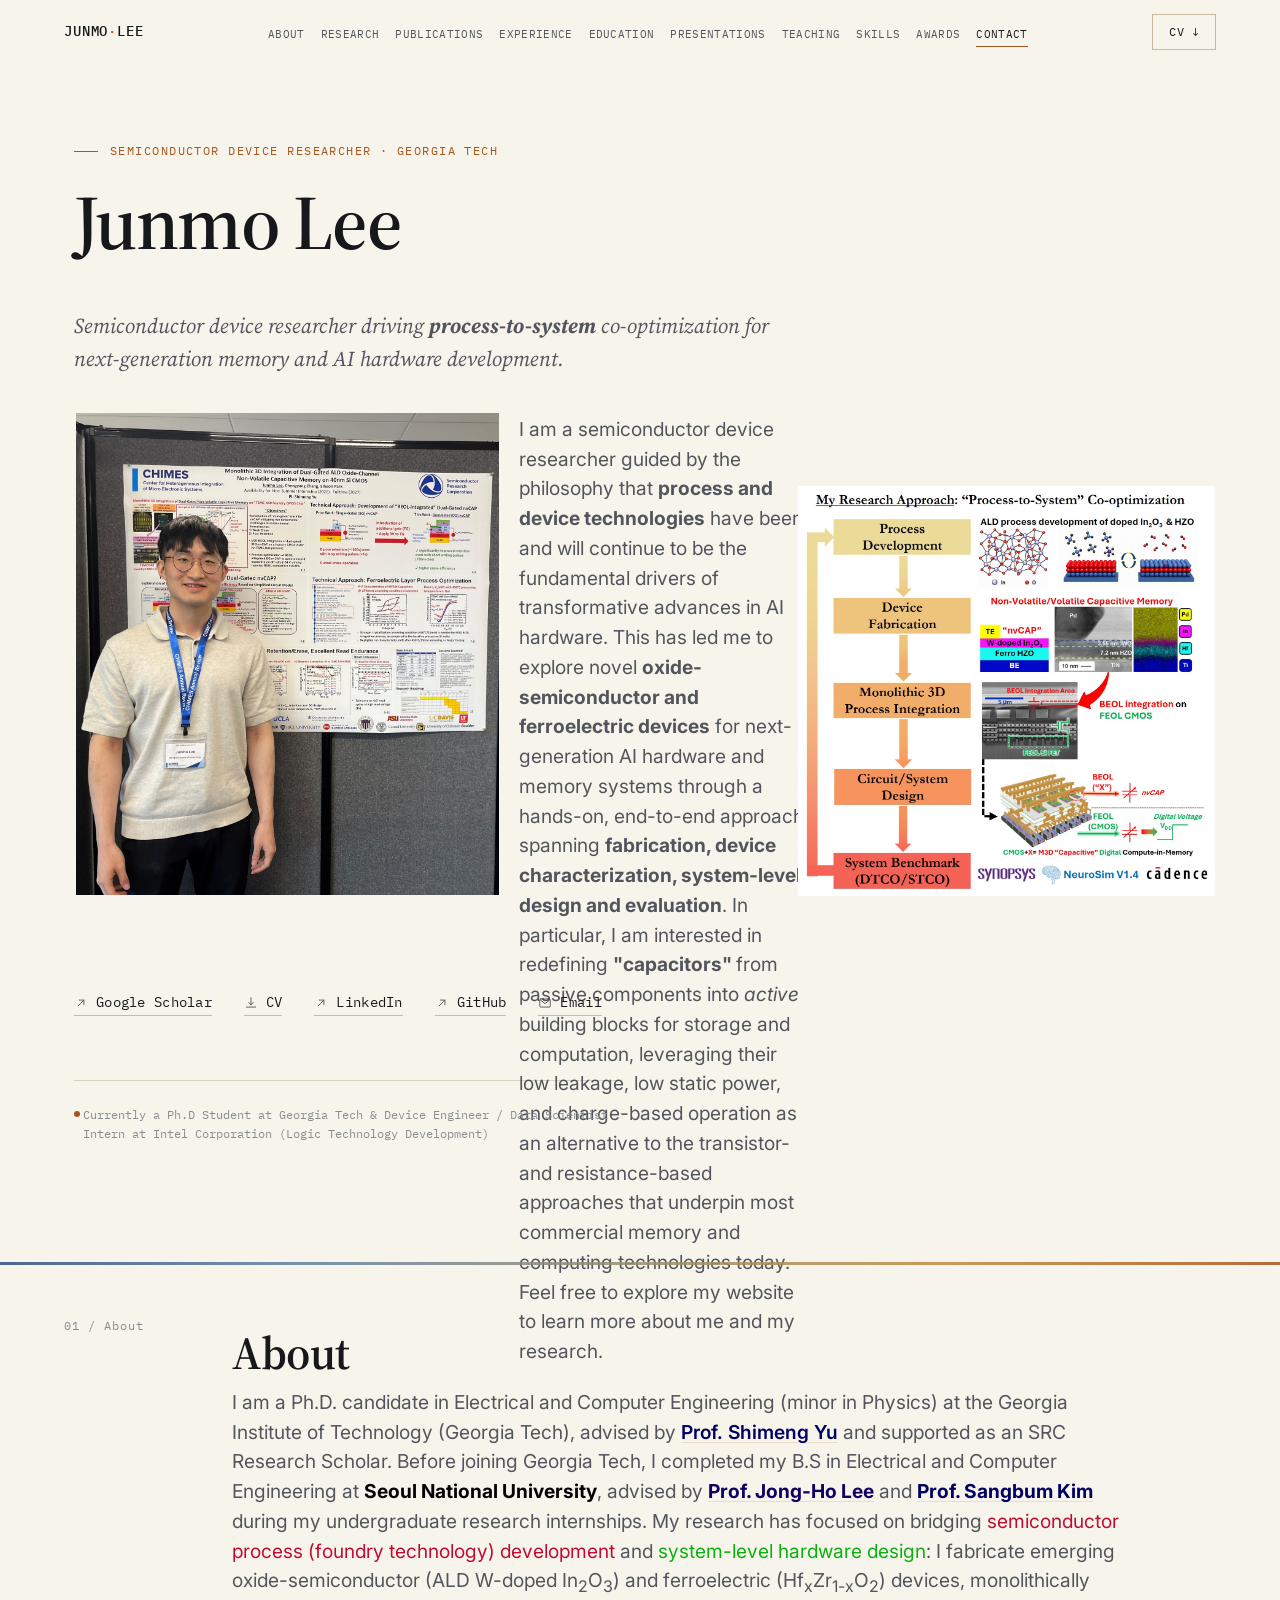
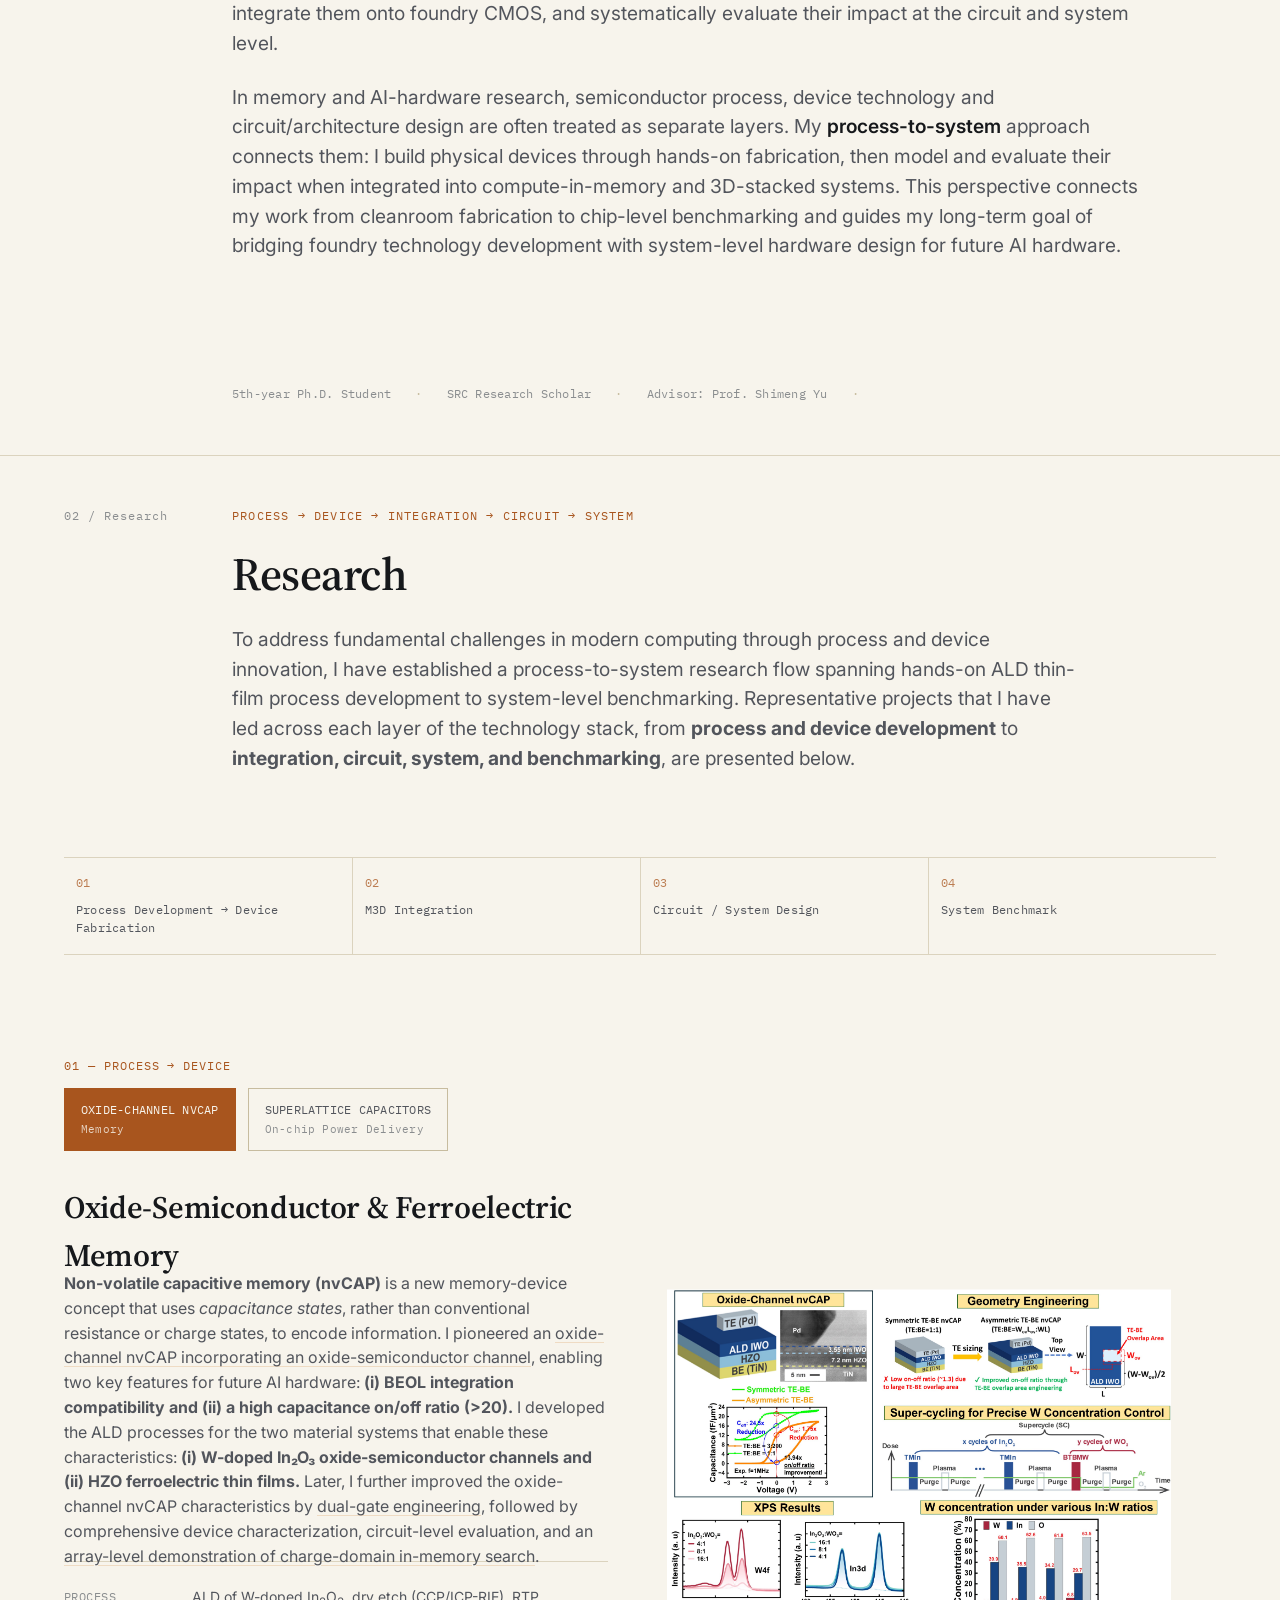
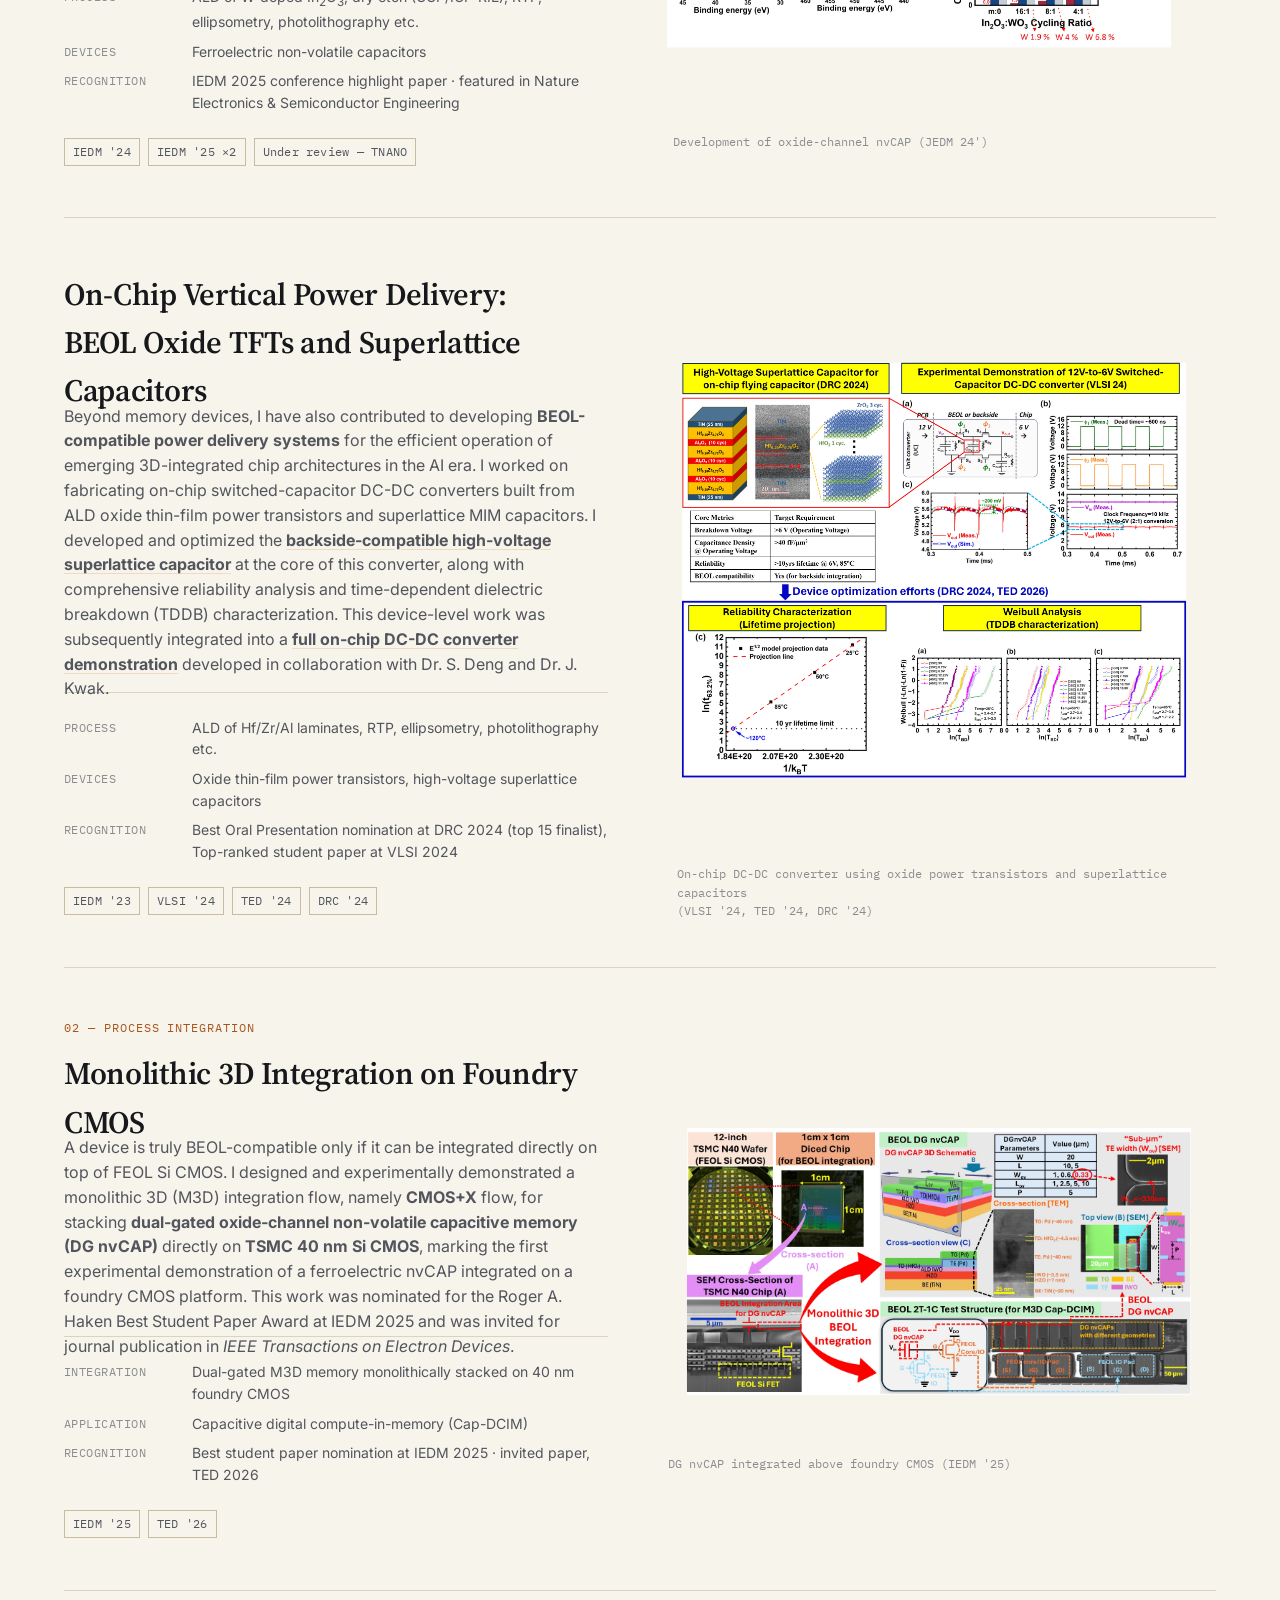
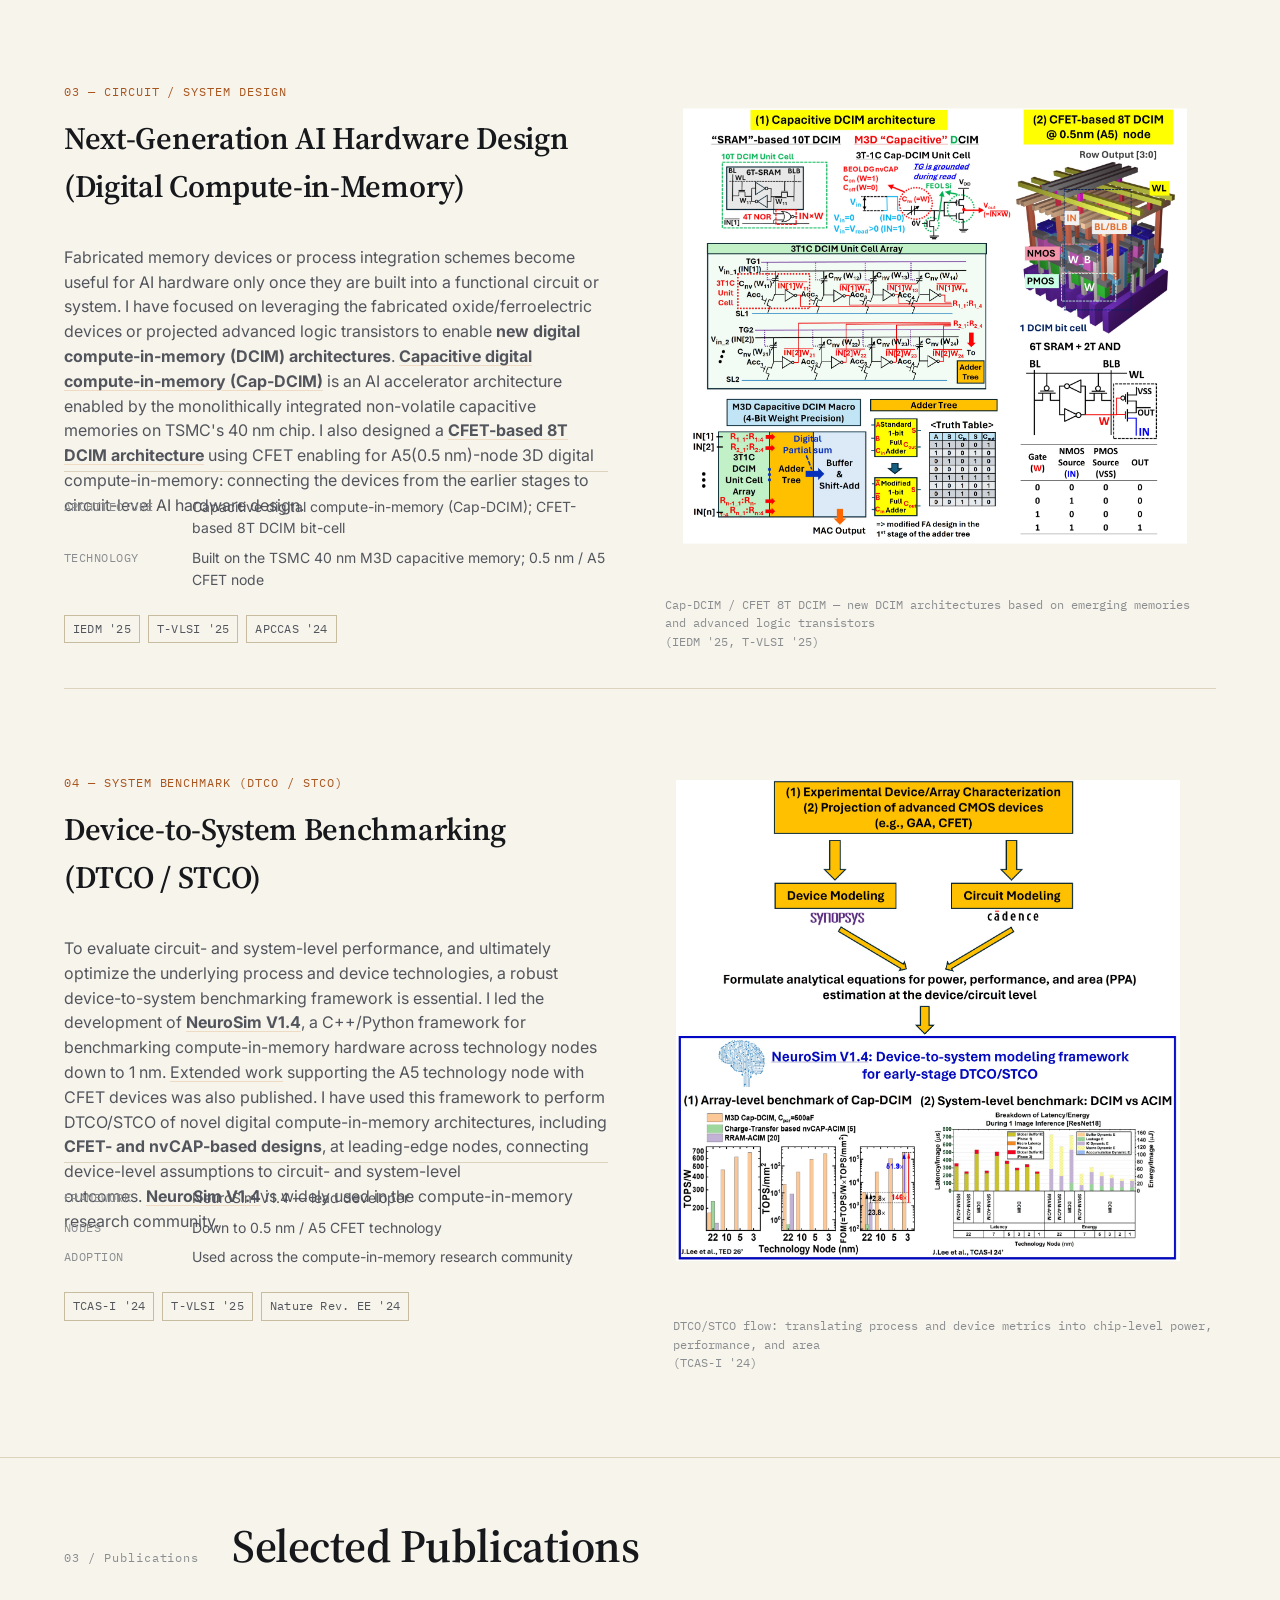
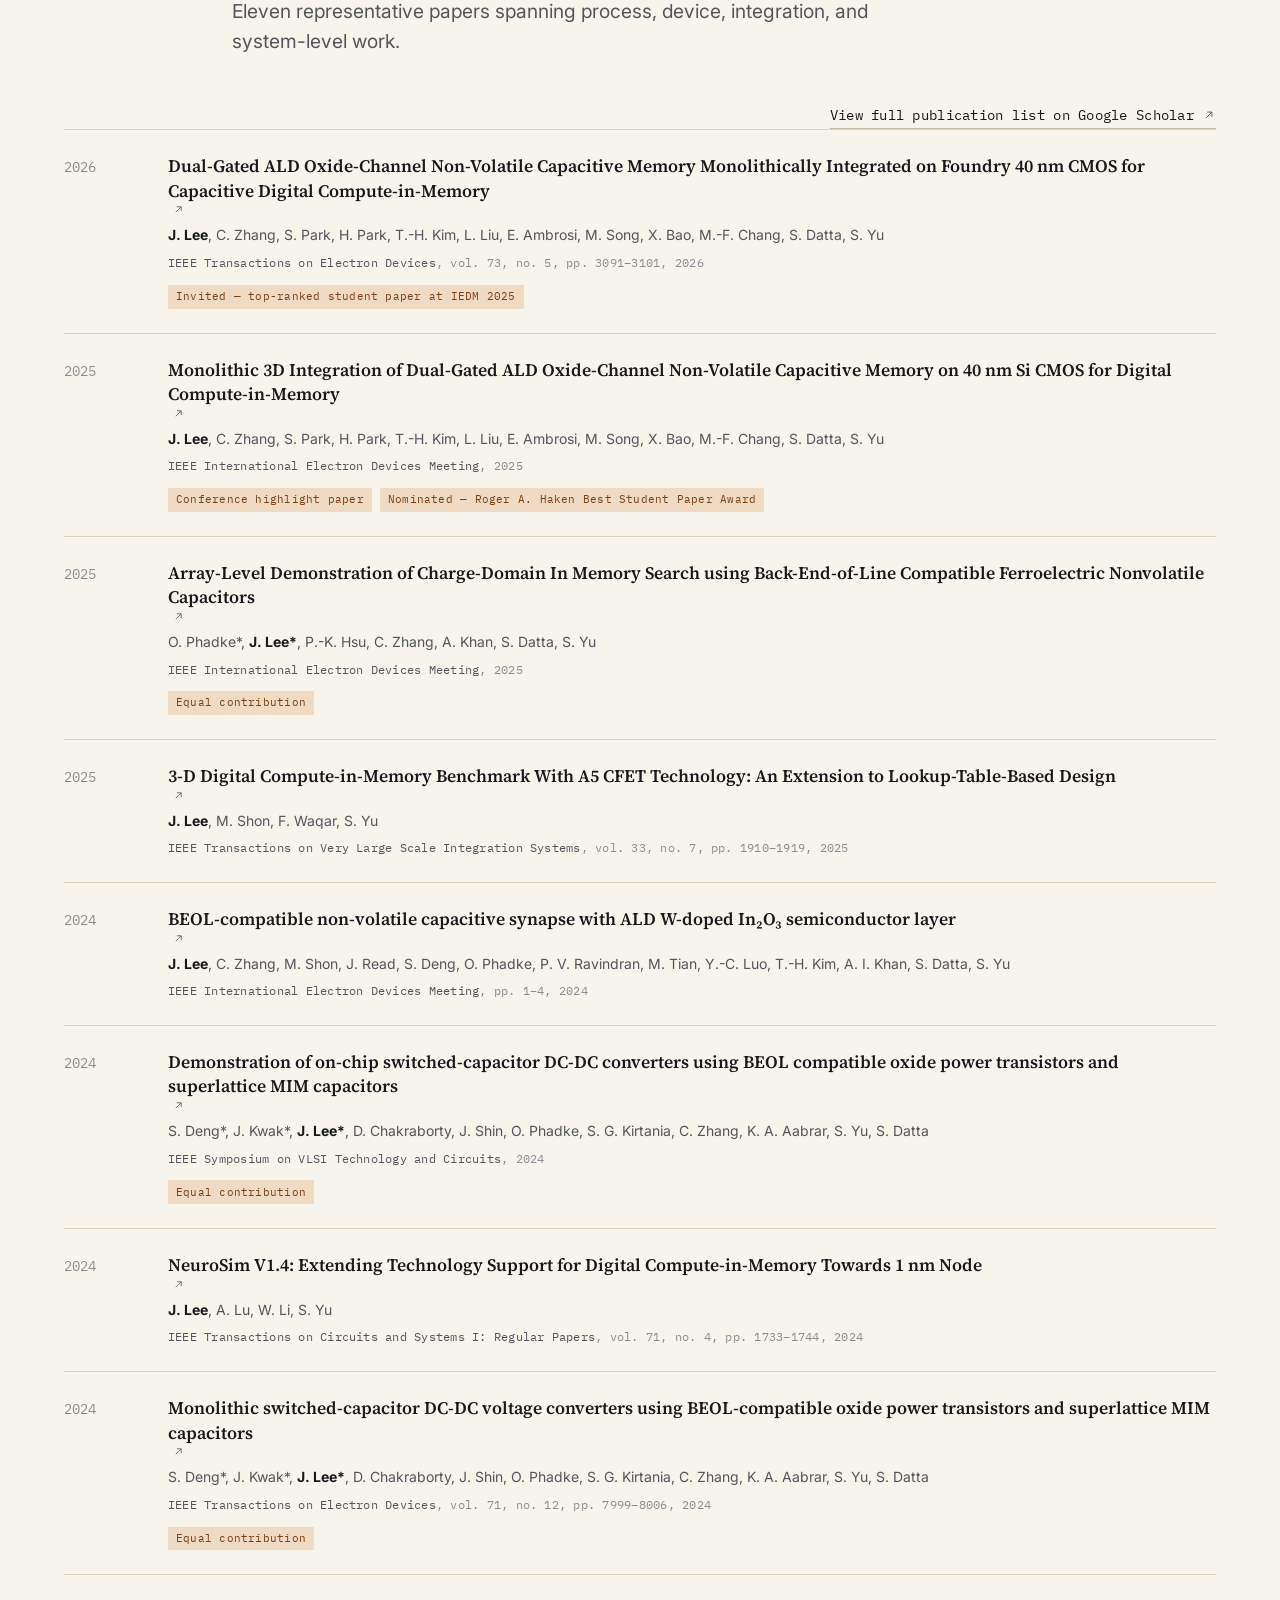
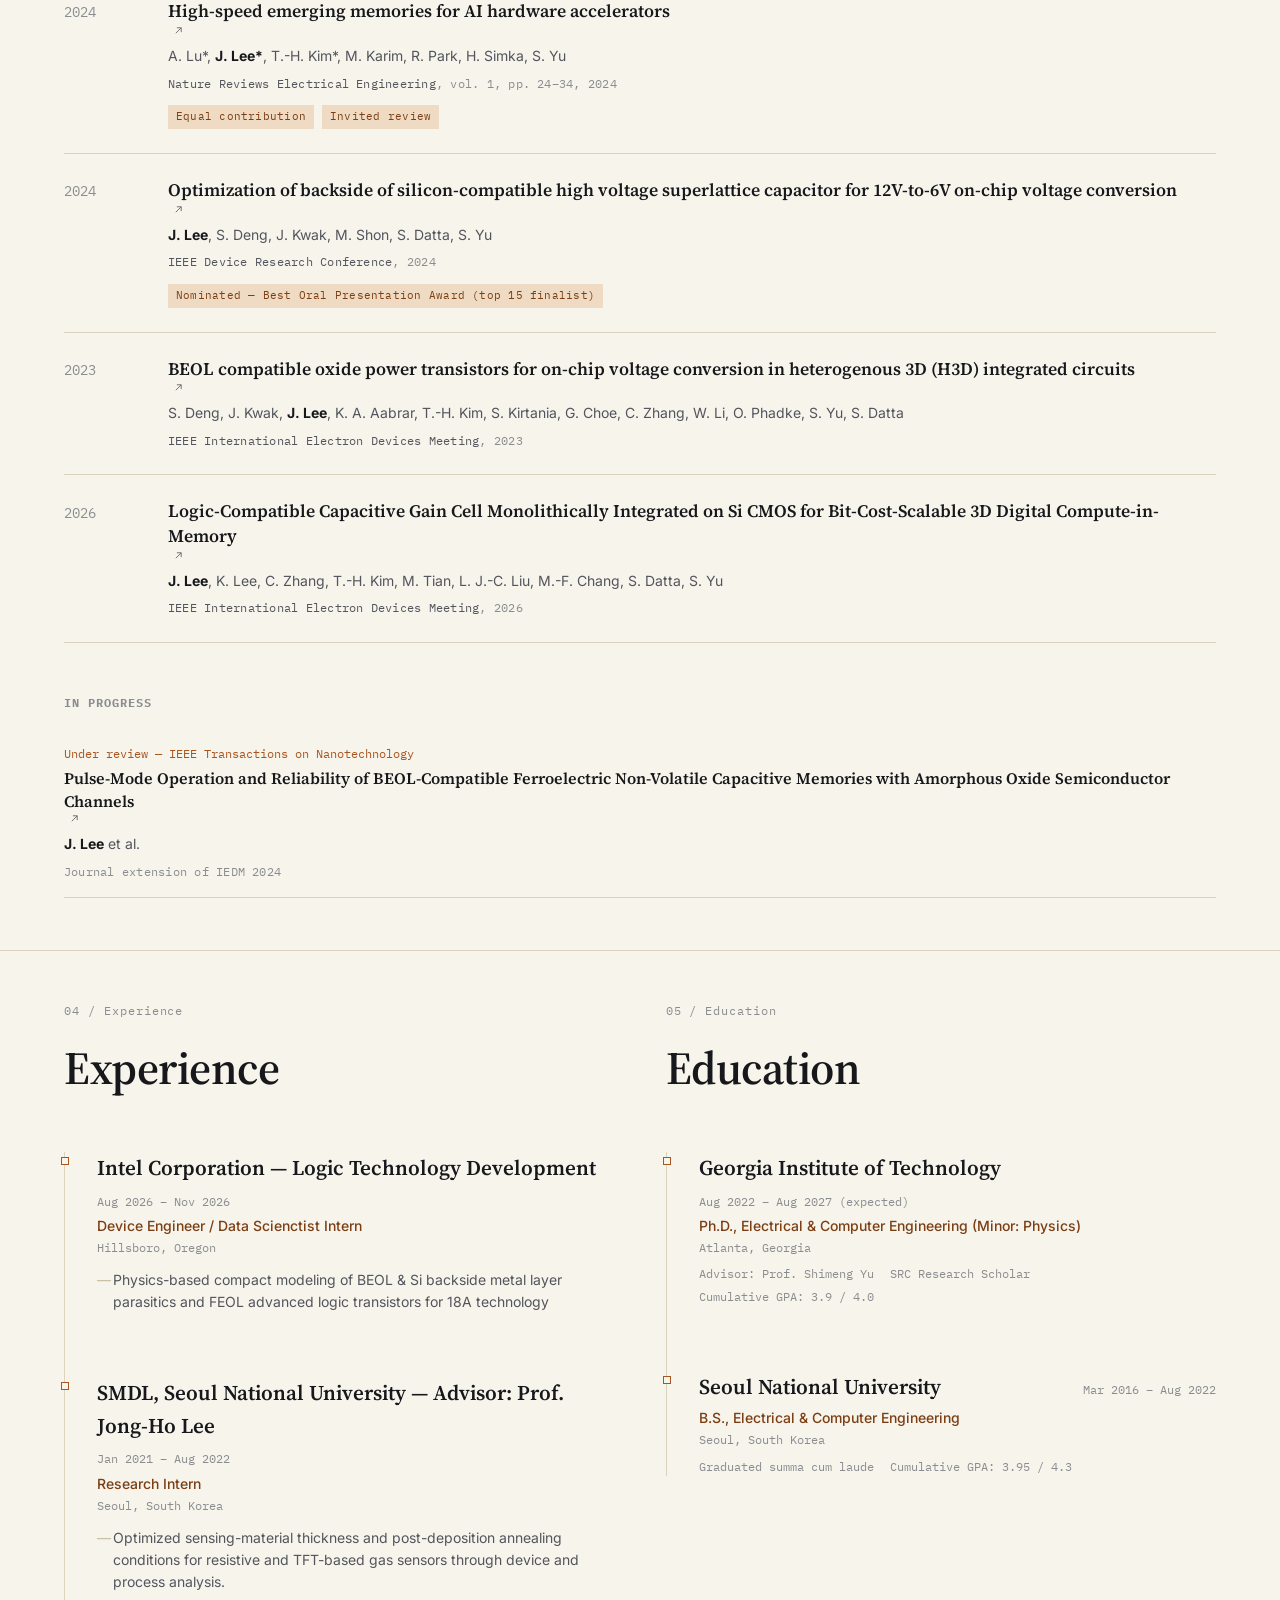
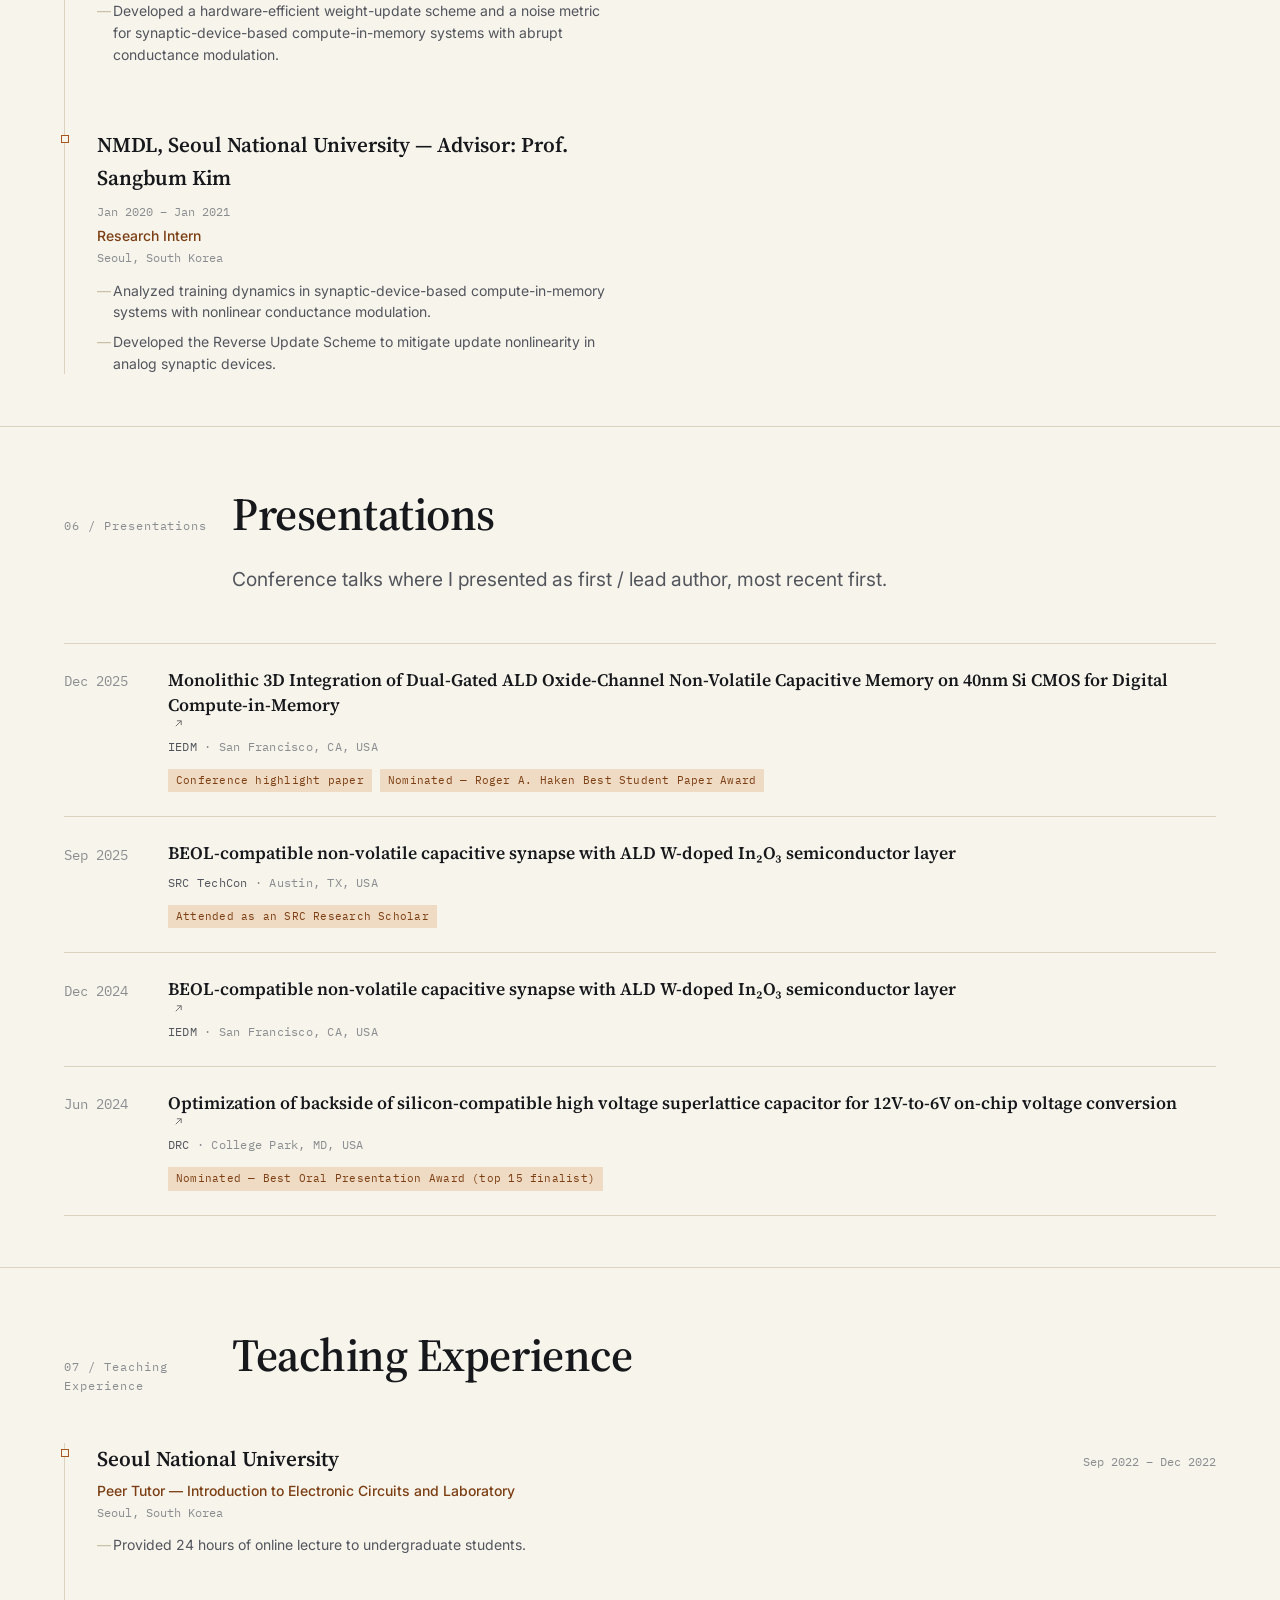
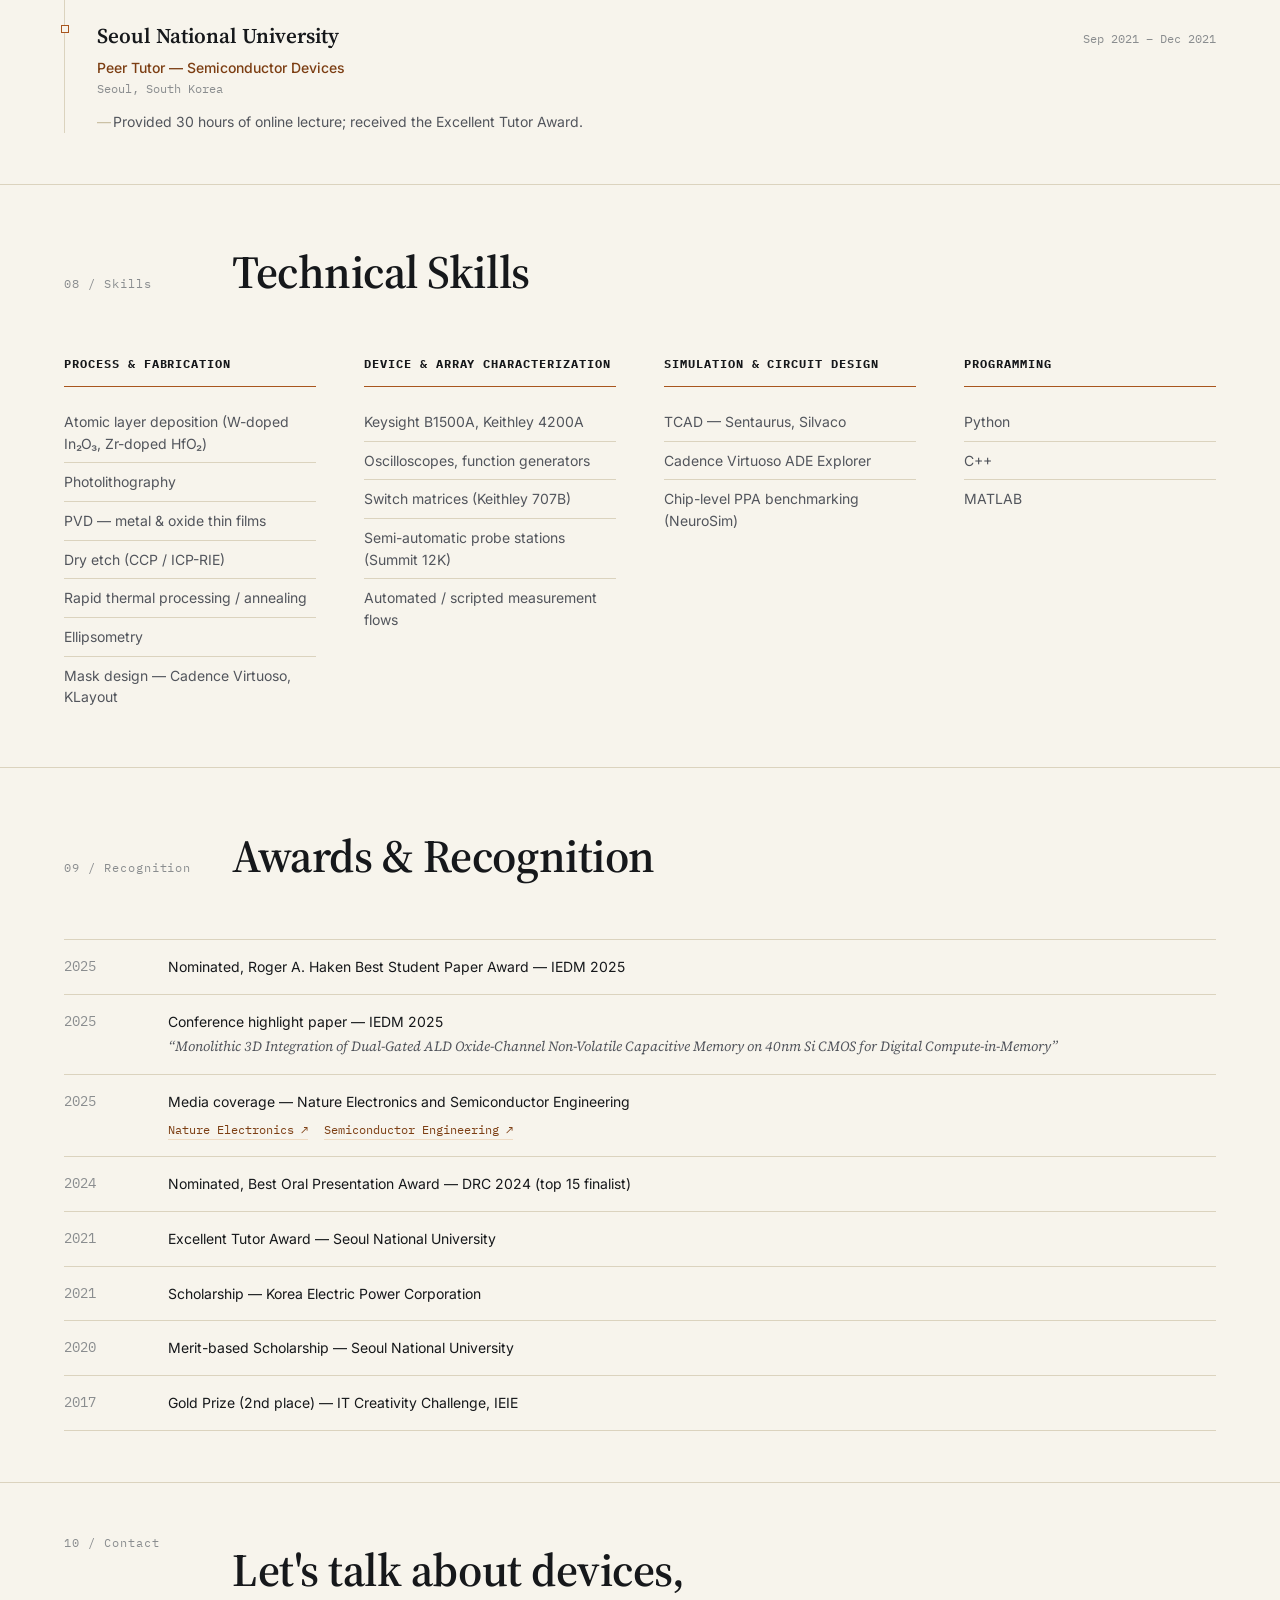
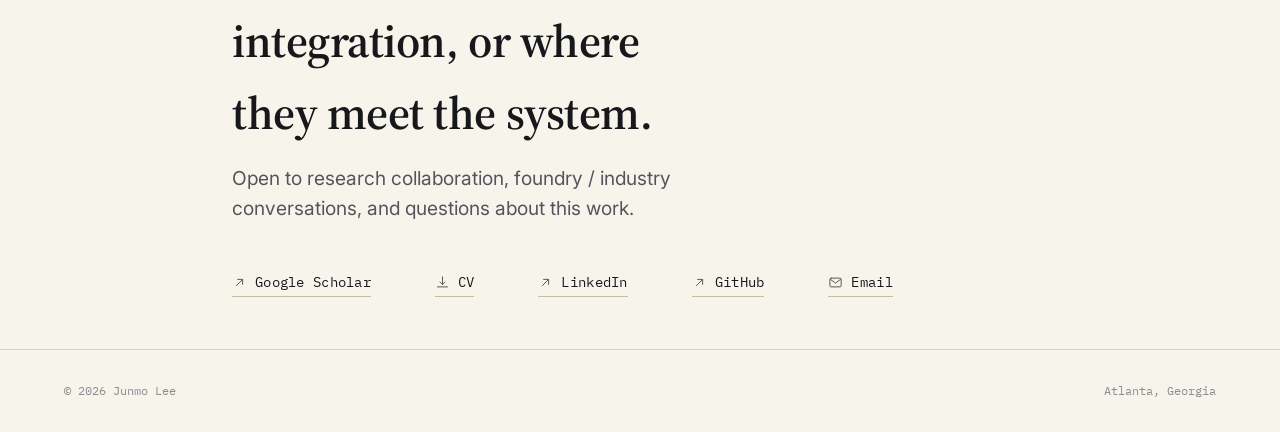
==== commit f82fa4a6: "Update site content" ====
--- a/index.html
+++ b/index.html
@@ -202,8 +202,8 @@
           </div>
         </div>
         <figure class="story-figure">
-          <div class="figure-frame" style="margin-left: -25px; margin-top: 18px; width: 752px; height: 492px; max-width: 100%;">
-            <img src="assets/images/fig-process-device.jpg?t=1786346747969" alt="Cross-section of the ferroelectric / oxide-semiconductor capacitive memory stack">
+          <div class="figure-frame" style="margin-left: -25px; margin-top: 18px; width: 713px; height: 505px; max-width: 100%;">
+            <img src="assets/images/fig-process-device.jpg?t=1786346747969" alt="Cross-section of the ferroelectric / oxide-semiconductor capacitive memory stack" style="--img-scale: 0.93;">
             <div class="figure-placeholder">
               <span>Figure pending</span>
               <code>assets/images/fig-process-device.jpg</code>
@@ -228,7 +228,7 @@
         </div>
         <figure class="story-figure">
           <div class="figure-frame" style="width: 714px; height: 566px; max-width: 100%; margin-left: -10px; margin-top: 6px;">
-            <img src="assets/images/fig-power-delivery.jpg?t=1786676151287" alt="Cross-section and circuit diagram of the BEOL-compatible on-chip switched-capacitor DC-DC converter">
+            <img src="assets/images/fig-power-delivery.jpg?t=1786676151287" alt="Cross-section and circuit diagram of the BEOL-compatible on-chip switched-capacitor DC-DC converter" style="--img-scale: 0.93;">
             <div class="figure-placeholder">
               <span>Figure pending</span>
               <code>assets/images/fig-power-delivery.jpg</code>
@@ -256,7 +256,7 @@
       </div>
       <figure class="story-figure">
         <div class="figure-frame" style="width: 691px; height: 444px; max-width: 100%; margin-left: -5px; margin-top: -40px;">
-          <img src="assets/images/fig-m3d-integration.jpg?t=1786398619484" alt="Diagram of monolithic 3D integration of a memory array on foundry CMOS logic" class="">
+          <img src="assets/images/fig-m3d-integration.jpg?t=1786398619484" alt="Diagram of monolithic 3D integration of a memory array on foundry CMOS logic" class="" style="--img-scale: 0.93;">
           <div class="figure-placeholder">
             <span>Figure pending</span>
             <code>assets/images/fig-m3d-integration.jpg</code>
@@ -285,7 +285,7 @@
       </div>
       <figure class="story-figure">
         <div class="figure-frame" style="width: 603px; height: 530px; max-width: 100%; margin-left: -9px; margin-top: 19px;">
-          <img src="assets/images/fig-circuit-design.jpg?t=1786410507670" alt="Diagram of the capacitive digital compute-in-memory circuit architecture" class="">
+          <img src="assets/images/fig-circuit-design.jpg?t=1786410507670" alt="Diagram of the capacitive digital compute-in-memory circuit architecture" class="" style="--img-scale: 0.93;">
           <div class="figure-placeholder">
             <span>Figure pending</span>
             <code>assets/images/fig-circuit-design.jpg</code>
@@ -312,7 +312,7 @@
       </div>
       <figure class="story-figure">
         <div class="figure-frame" style="width: 627px; height: 577px; max-width: 100%; margin-left: -16px; margin-top: -8px;">
-          <img src="assets/images/fig-dtco-system.jpg" alt="Flow diagram from device parameters through NeuroSim to chip-level power, performance, and area metrics">
+          <img src="assets/images/fig-dtco-system.jpg" alt="Flow diagram from device parameters through NeuroSim to chip-level power, performance, and area metrics" style="--img-scale: 0.93;">
           <div class="figure-placeholder">
             <span>Figure pending</span>
             <code>assets/images/fig-dtco-system.jpg</code>
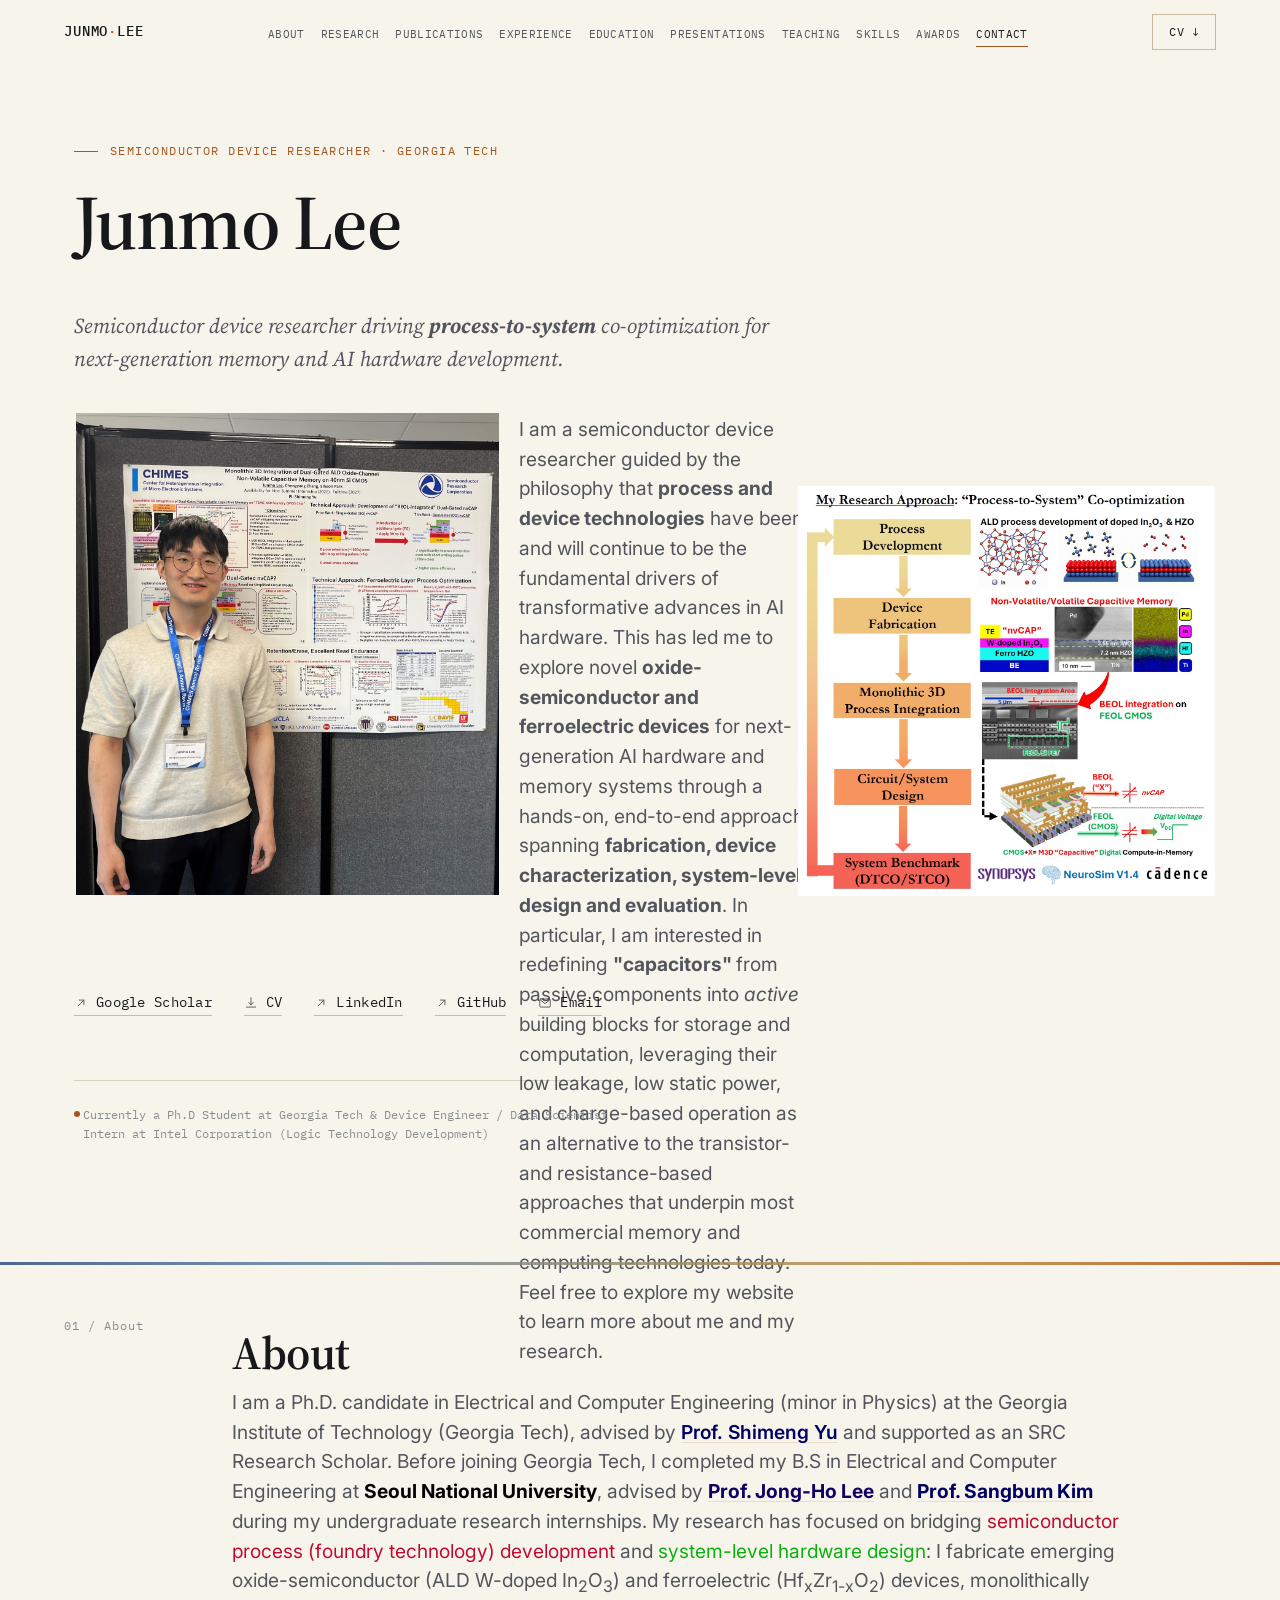
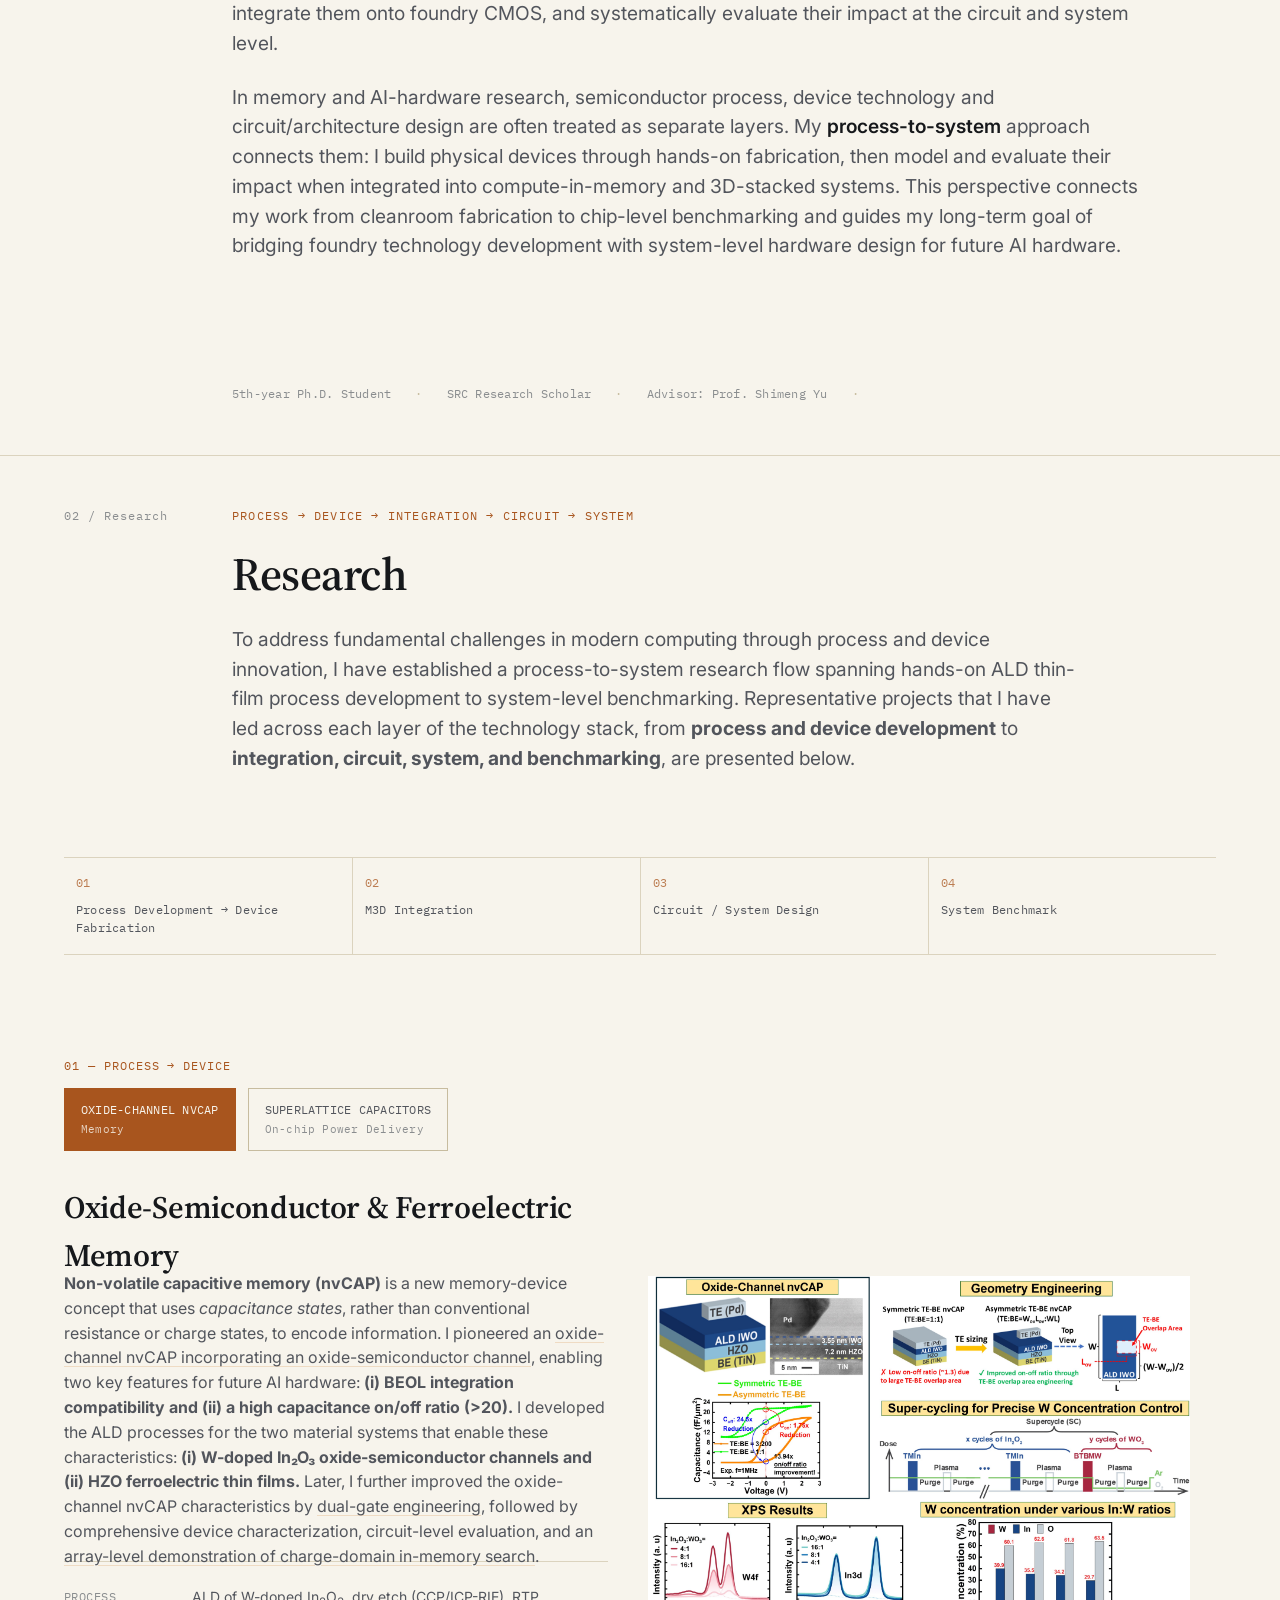
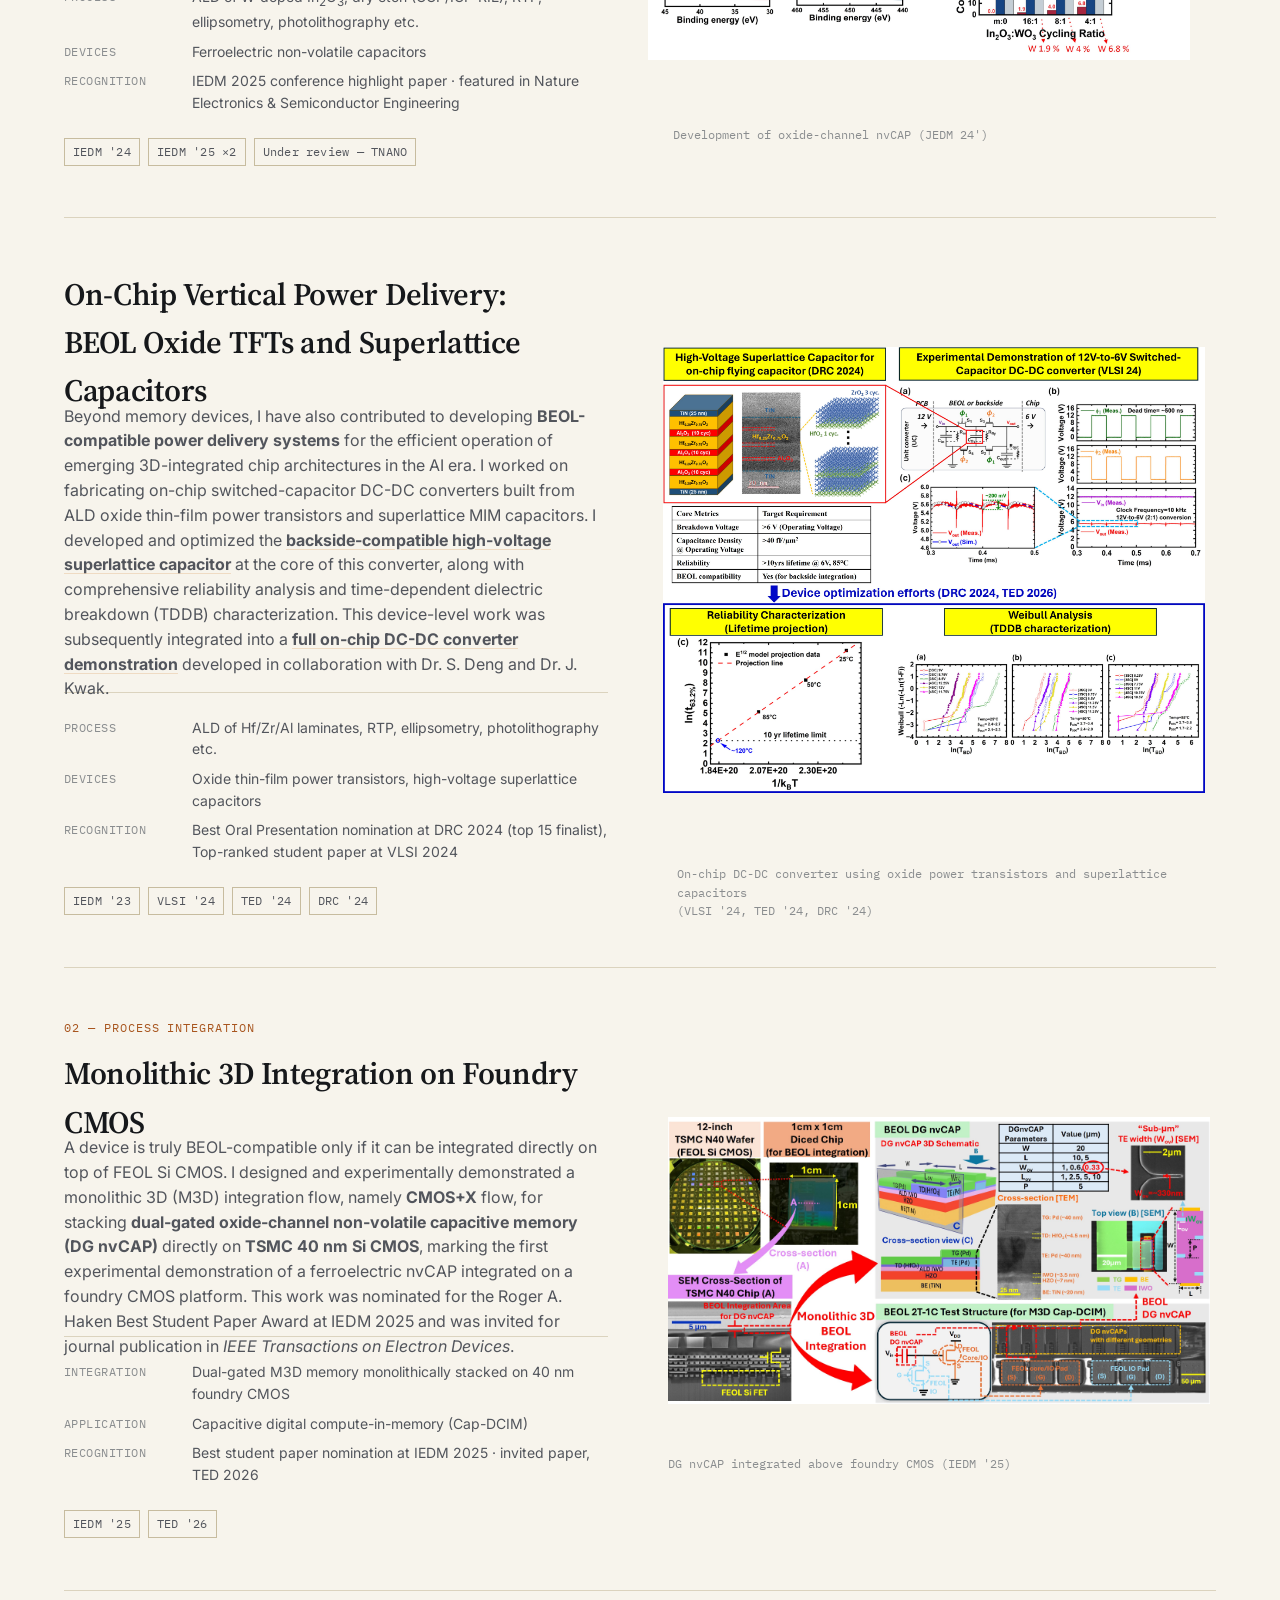
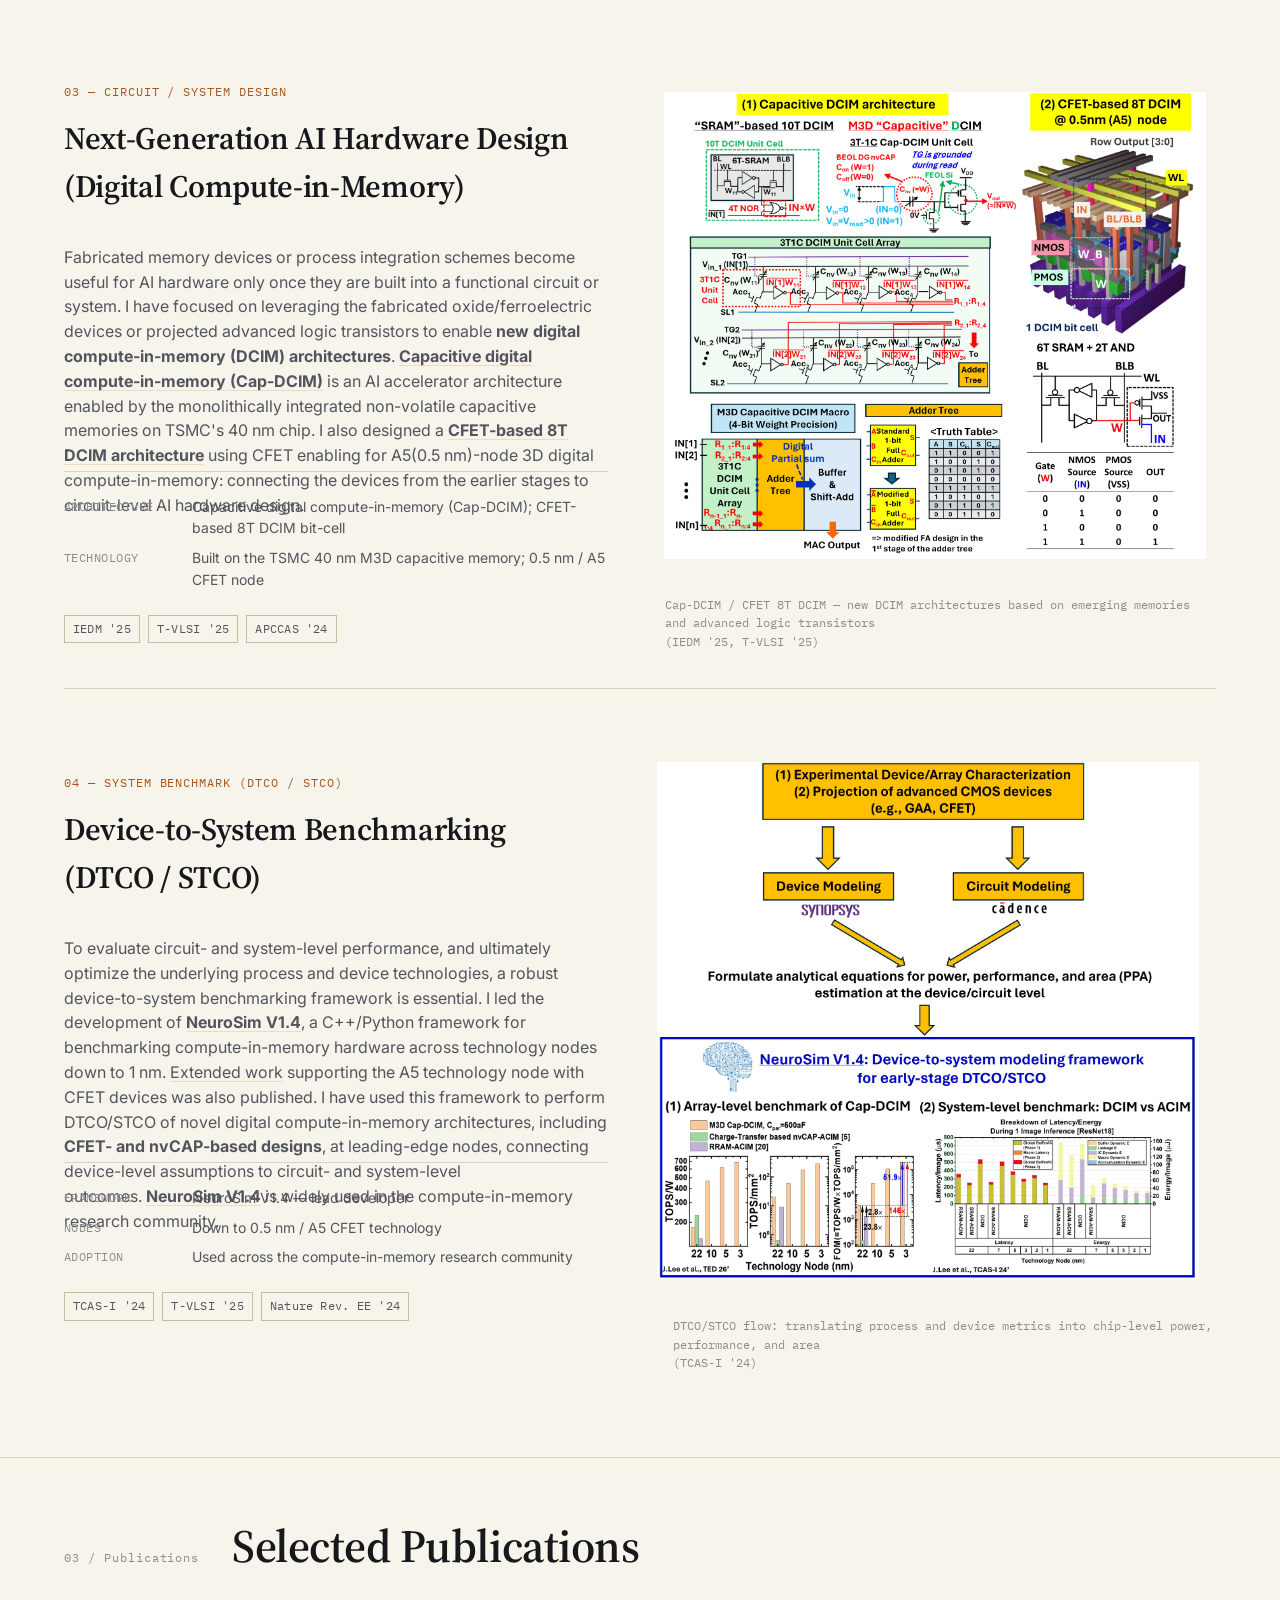
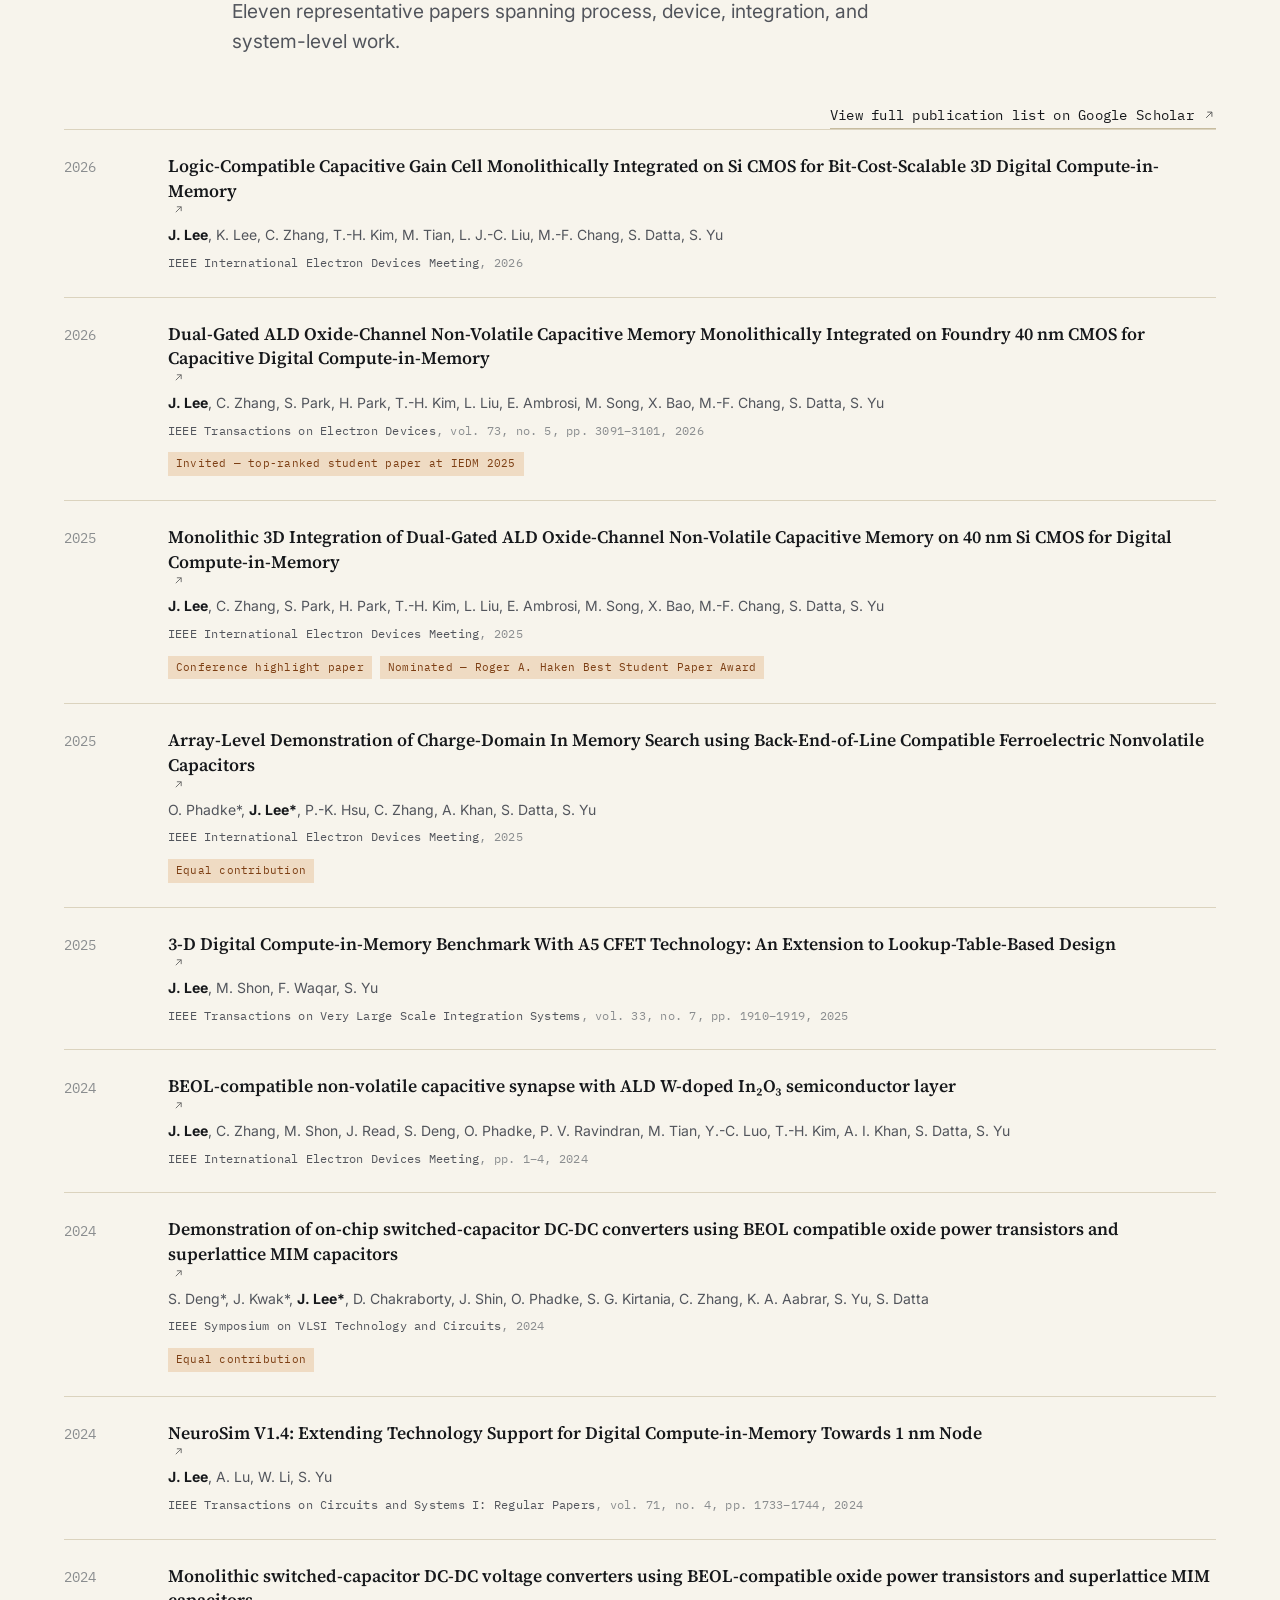
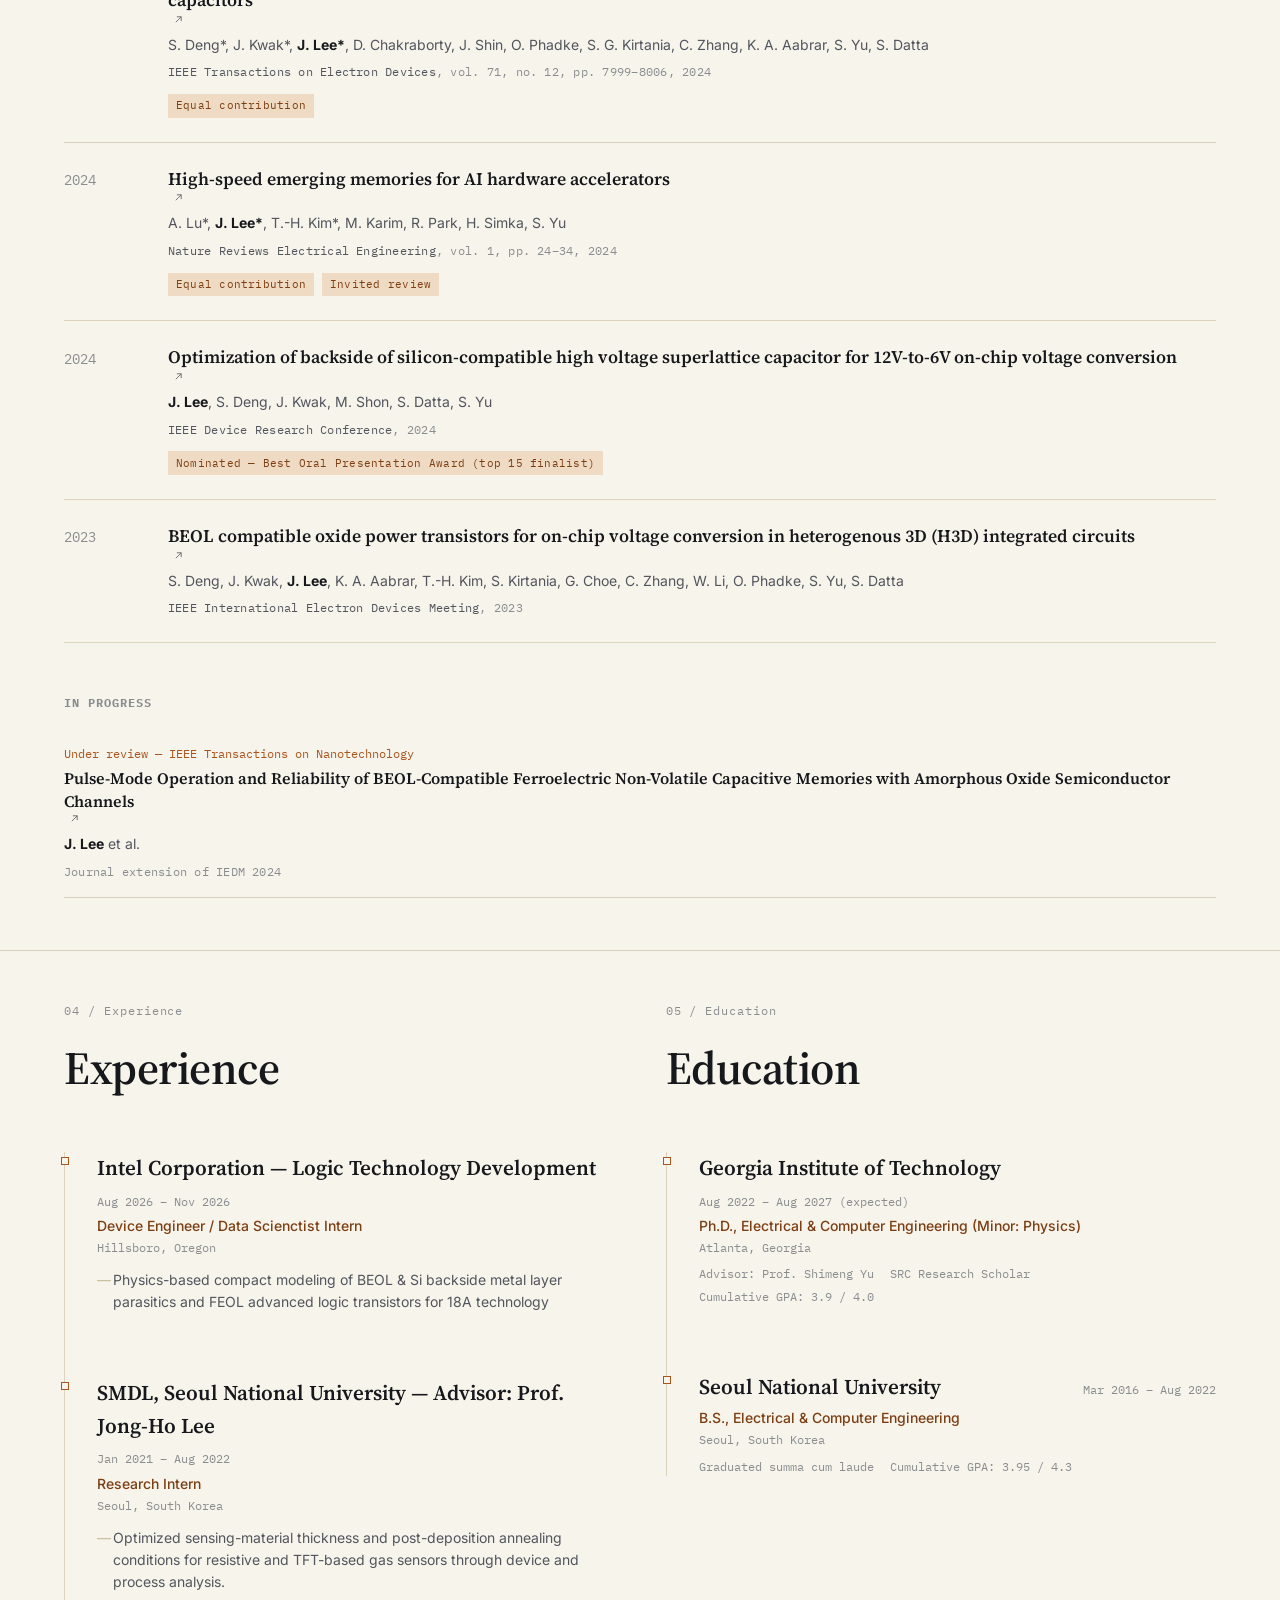
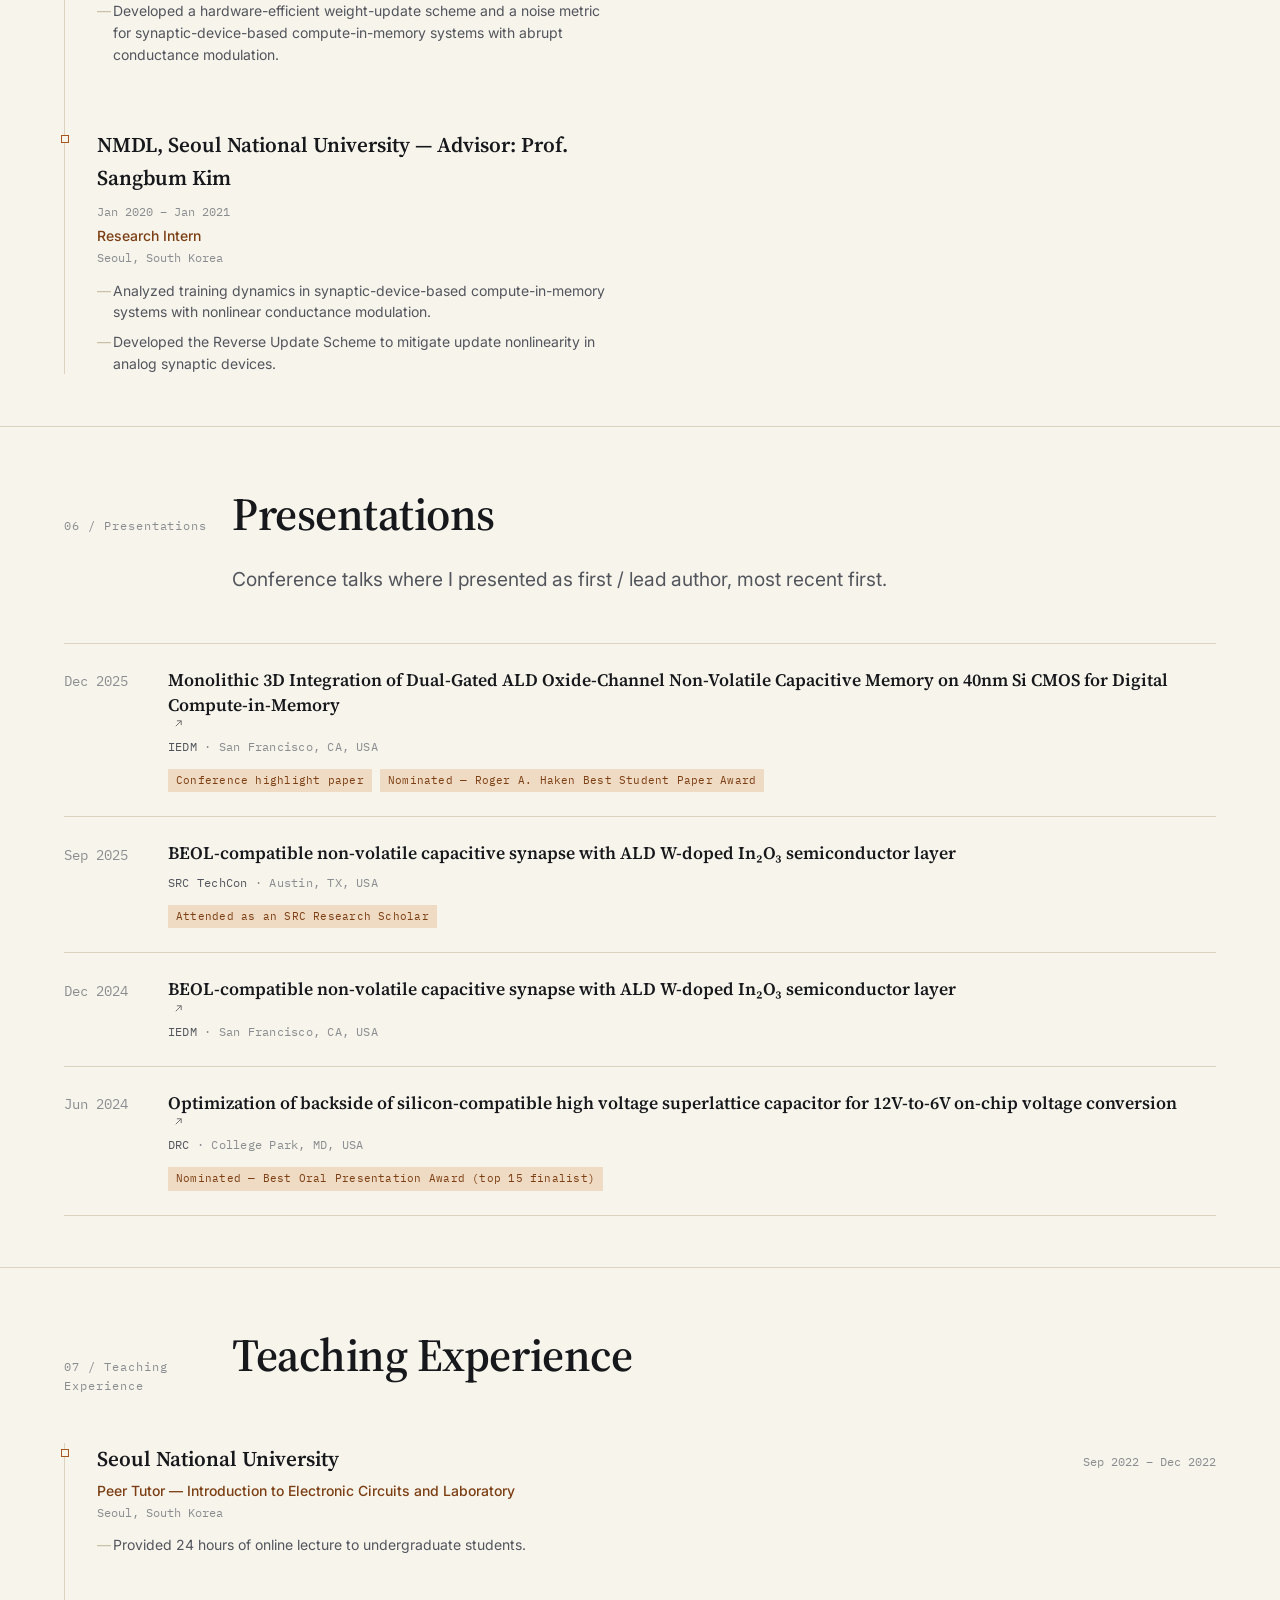
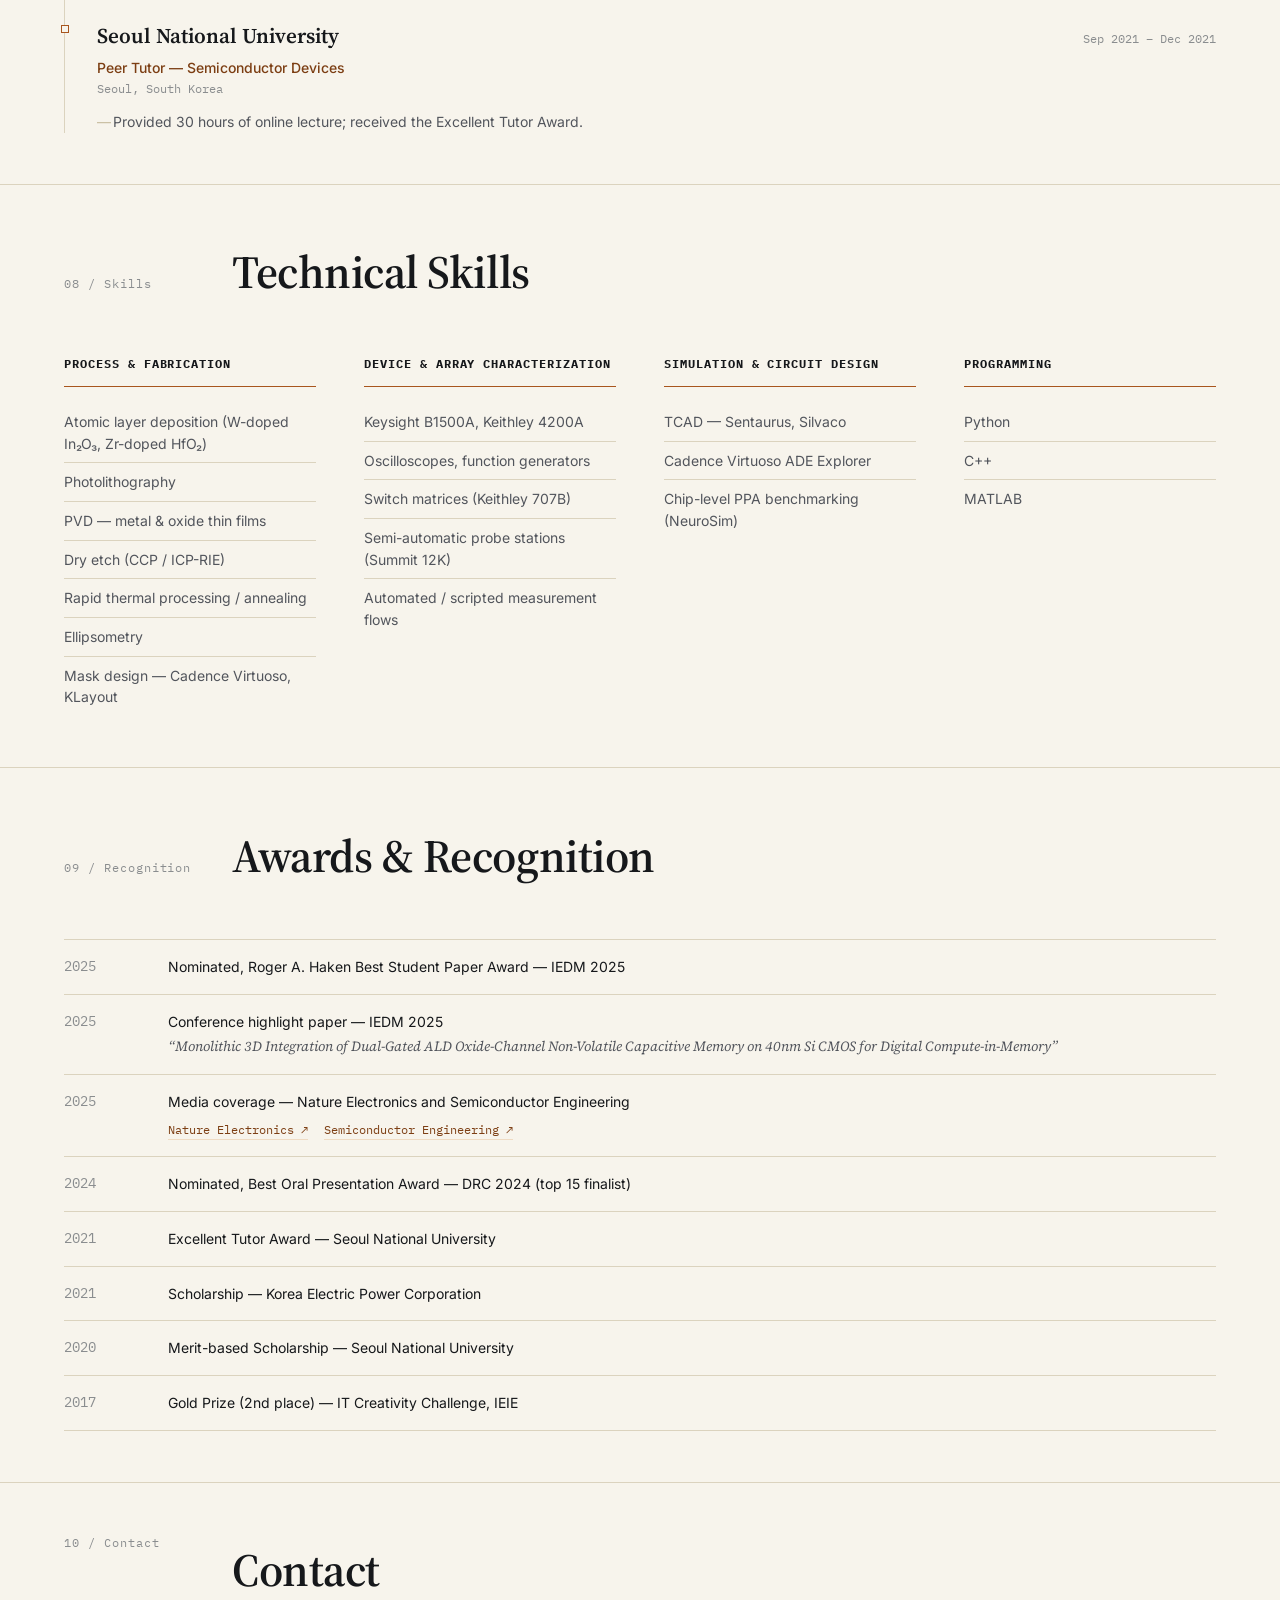
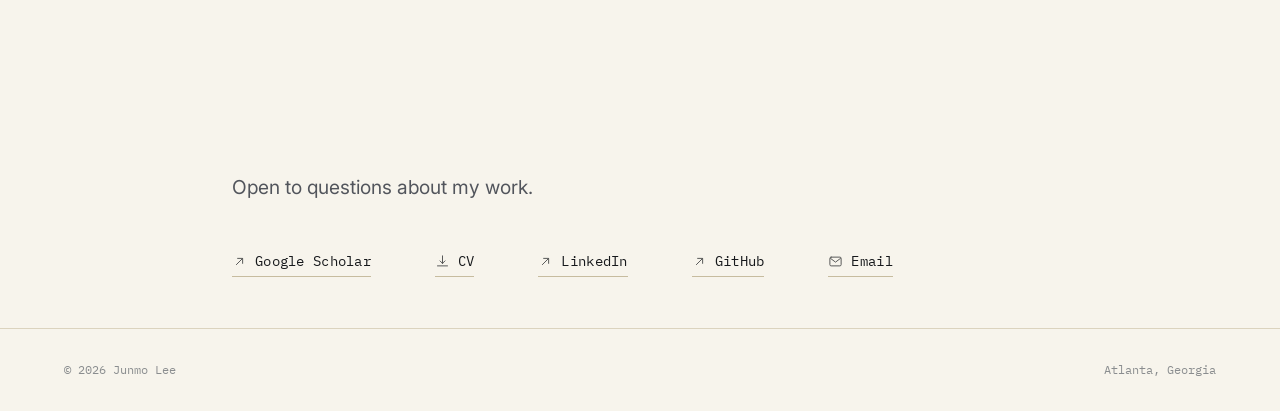
==== commit ed0e690a: "Update site content" ====
--- a/index.html
+++ b/index.html
@@ -202,8 +202,8 @@
           </div>
         </div>
         <figure class="story-figure">
-          <div class="figure-frame" style="margin-left: -25px; margin-top: 18px; width: 713px; height: 505px; max-width: 100%;">
-            <img src="assets/images/fig-process-device.jpg?t=1786346747969" alt="Cross-section of the ferroelectric / oxide-semiconductor capacitive memory stack" style="--img-scale: 0.93;">
+          <div class="figure-frame" style="margin-left: -25px; margin-top: 18px; width: 752px; height: 492px; max-width: 100%;">
+            <img src="assets/images/fig-process-device.jpg?t=1786346747969" alt="Cross-section of the ferroelectric / oxide-semiconductor capacitive memory stack">
             <div class="figure-placeholder">
               <span>Figure pending</span>
               <code>assets/images/fig-process-device.jpg</code>
@@ -228,7 +228,7 @@
         </div>
         <figure class="story-figure">
           <div class="figure-frame" style="width: 714px; height: 566px; max-width: 100%; margin-left: -10px; margin-top: 6px;">
-            <img src="assets/images/fig-power-delivery.jpg?t=1786676151287" alt="Cross-section and circuit diagram of the BEOL-compatible on-chip switched-capacitor DC-DC converter" style="--img-scale: 0.93;">
+            <img src="assets/images/fig-power-delivery.jpg?t=1786676151287" alt="Cross-section and circuit diagram of the BEOL-compatible on-chip switched-capacitor DC-DC converter">
             <div class="figure-placeholder">
               <span>Figure pending</span>
               <code>assets/images/fig-power-delivery.jpg</code>
@@ -256,7 +256,7 @@
       </div>
       <figure class="story-figure">
         <div class="figure-frame" style="width: 691px; height: 444px; max-width: 100%; margin-left: -5px; margin-top: -40px;">
-          <img src="assets/images/fig-m3d-integration.jpg?t=1786398619484" alt="Diagram of monolithic 3D integration of a memory array on foundry CMOS logic" class="" style="--img-scale: 0.93;">
+          <img src="assets/images/fig-m3d-integration.jpg?t=1786398619484" alt="Diagram of monolithic 3D integration of a memory array on foundry CMOS logic" class="">
           <div class="figure-placeholder">
             <span>Figure pending</span>
             <code>assets/images/fig-m3d-integration.jpg</code>
@@ -285,7 +285,7 @@
       </div>
       <figure class="story-figure">
         <div class="figure-frame" style="width: 603px; height: 530px; max-width: 100%; margin-left: -9px; margin-top: 19px;">
-          <img src="assets/images/fig-circuit-design.jpg?t=1786410507670" alt="Diagram of the capacitive digital compute-in-memory circuit architecture" class="" style="--img-scale: 0.93;">
+          <img src="assets/images/fig-circuit-design.jpg?t=1786410507670" alt="Diagram of the capacitive digital compute-in-memory circuit architecture" class="">
           <div class="figure-placeholder">
             <span>Figure pending</span>
             <code>assets/images/fig-circuit-design.jpg</code>
@@ -312,7 +312,7 @@
       </div>
       <figure class="story-figure">
         <div class="figure-frame" style="width: 627px; height: 577px; max-width: 100%; margin-left: -16px; margin-top: -8px;">
-          <img src="assets/images/fig-dtco-system.jpg" alt="Flow diagram from device parameters through NeuroSim to chip-level power, performance, and area metrics" style="--img-scale: 0.93;">
+          <img src="assets/images/fig-dtco-system.jpg" alt="Flow diagram from device parameters through NeuroSim to chip-level power, performance, and area metrics">
           <div class="figure-placeholder">
             <span>Figure pending</span>
             <code>assets/images/fig-dtco-system.jpg</code>
@@ -421,8 +421,8 @@
   <div class="container contact-inner">
     <div class="section-index reveal">10 / Contact</div>
     <div>
-      <h2 class="contact-title reveal" data-edit="contact-title">Let's talk about devices, integration, or where they meet the system.</h2>
-      <p class="contact-sub reveal" data-edit="contact-sub">Open to research collaboration, foundry / industry conversations, and questions about this work.</p>
+      <h2 class="contact-title reveal" data-edit="contact-title" style="width: 553px; height: 223px; max-width: 100%;">Contact<br></h2>
+      <p class="contact-sub reveal" data-edit="contact-sub">Open to questions about my work.</p>
       <div class="contact-links reveal" id="contactLinks"><!-- injected --></div>
     </div>
   </div>
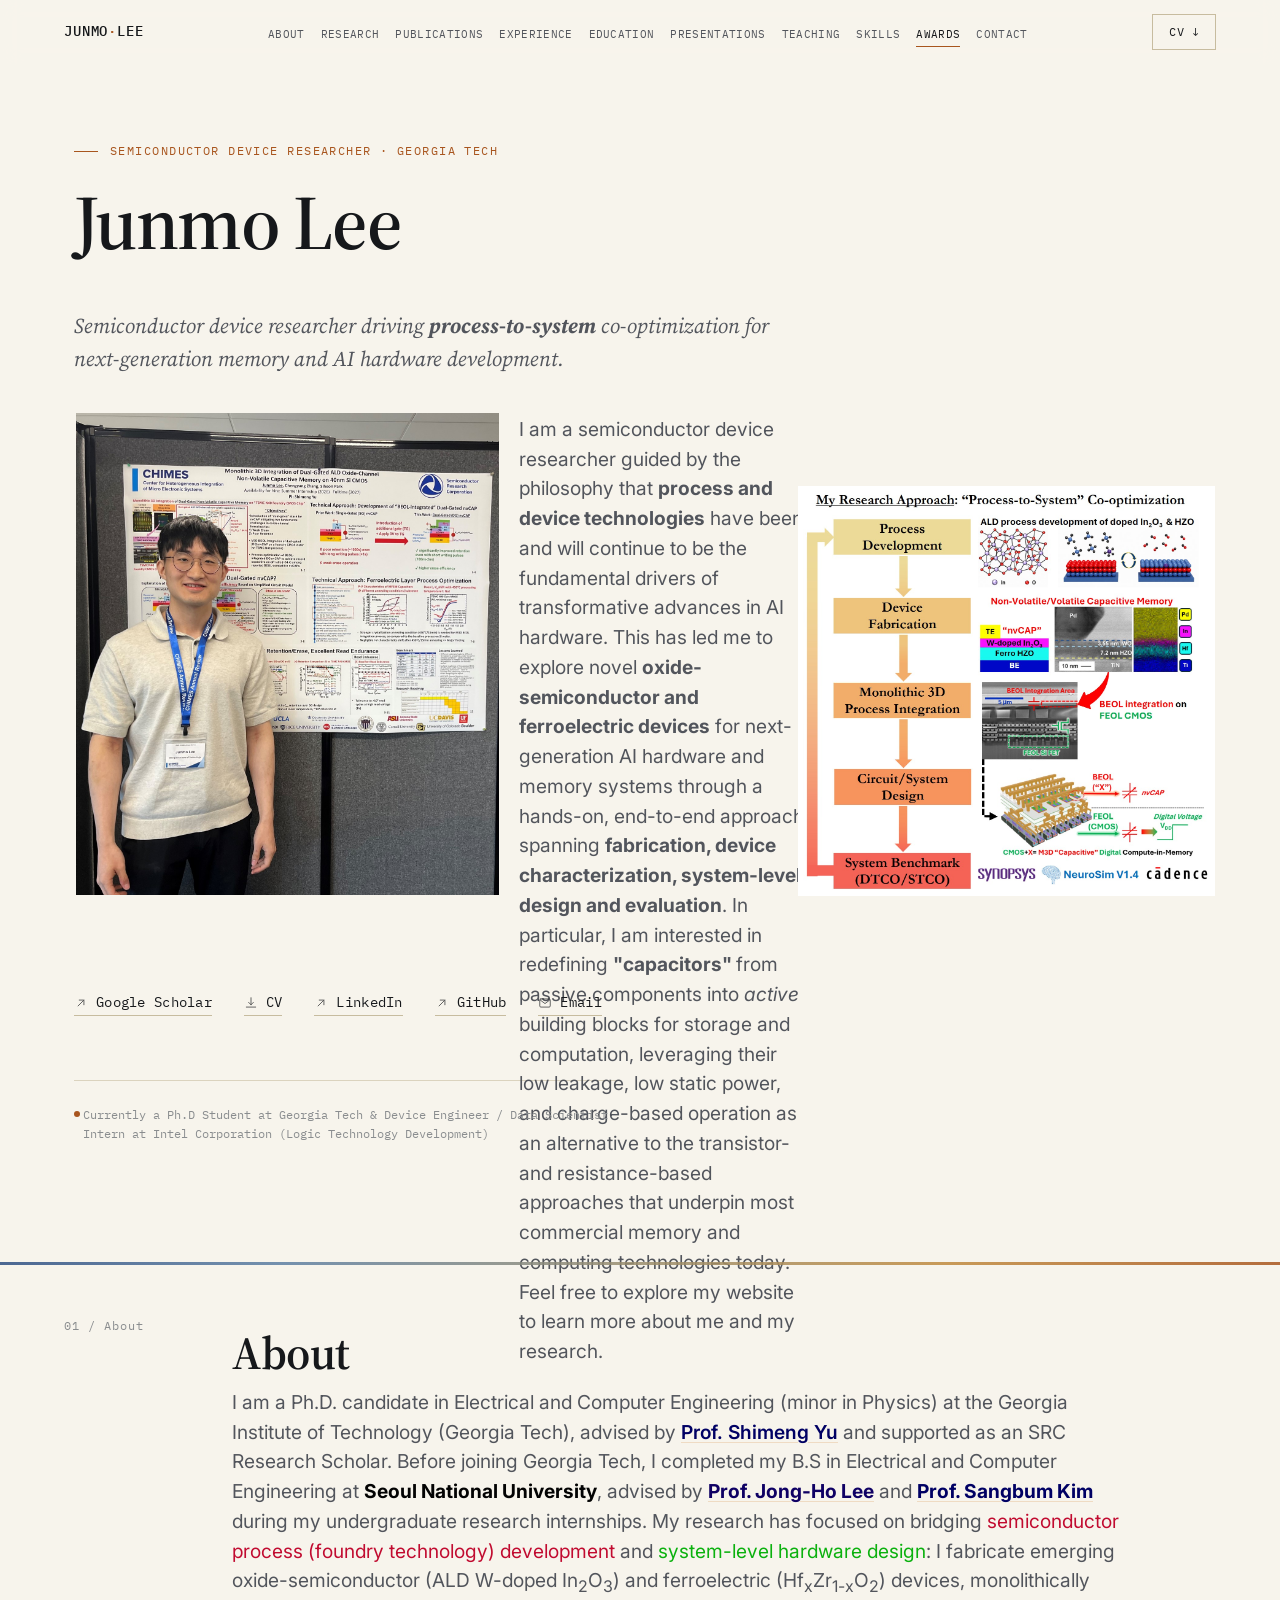
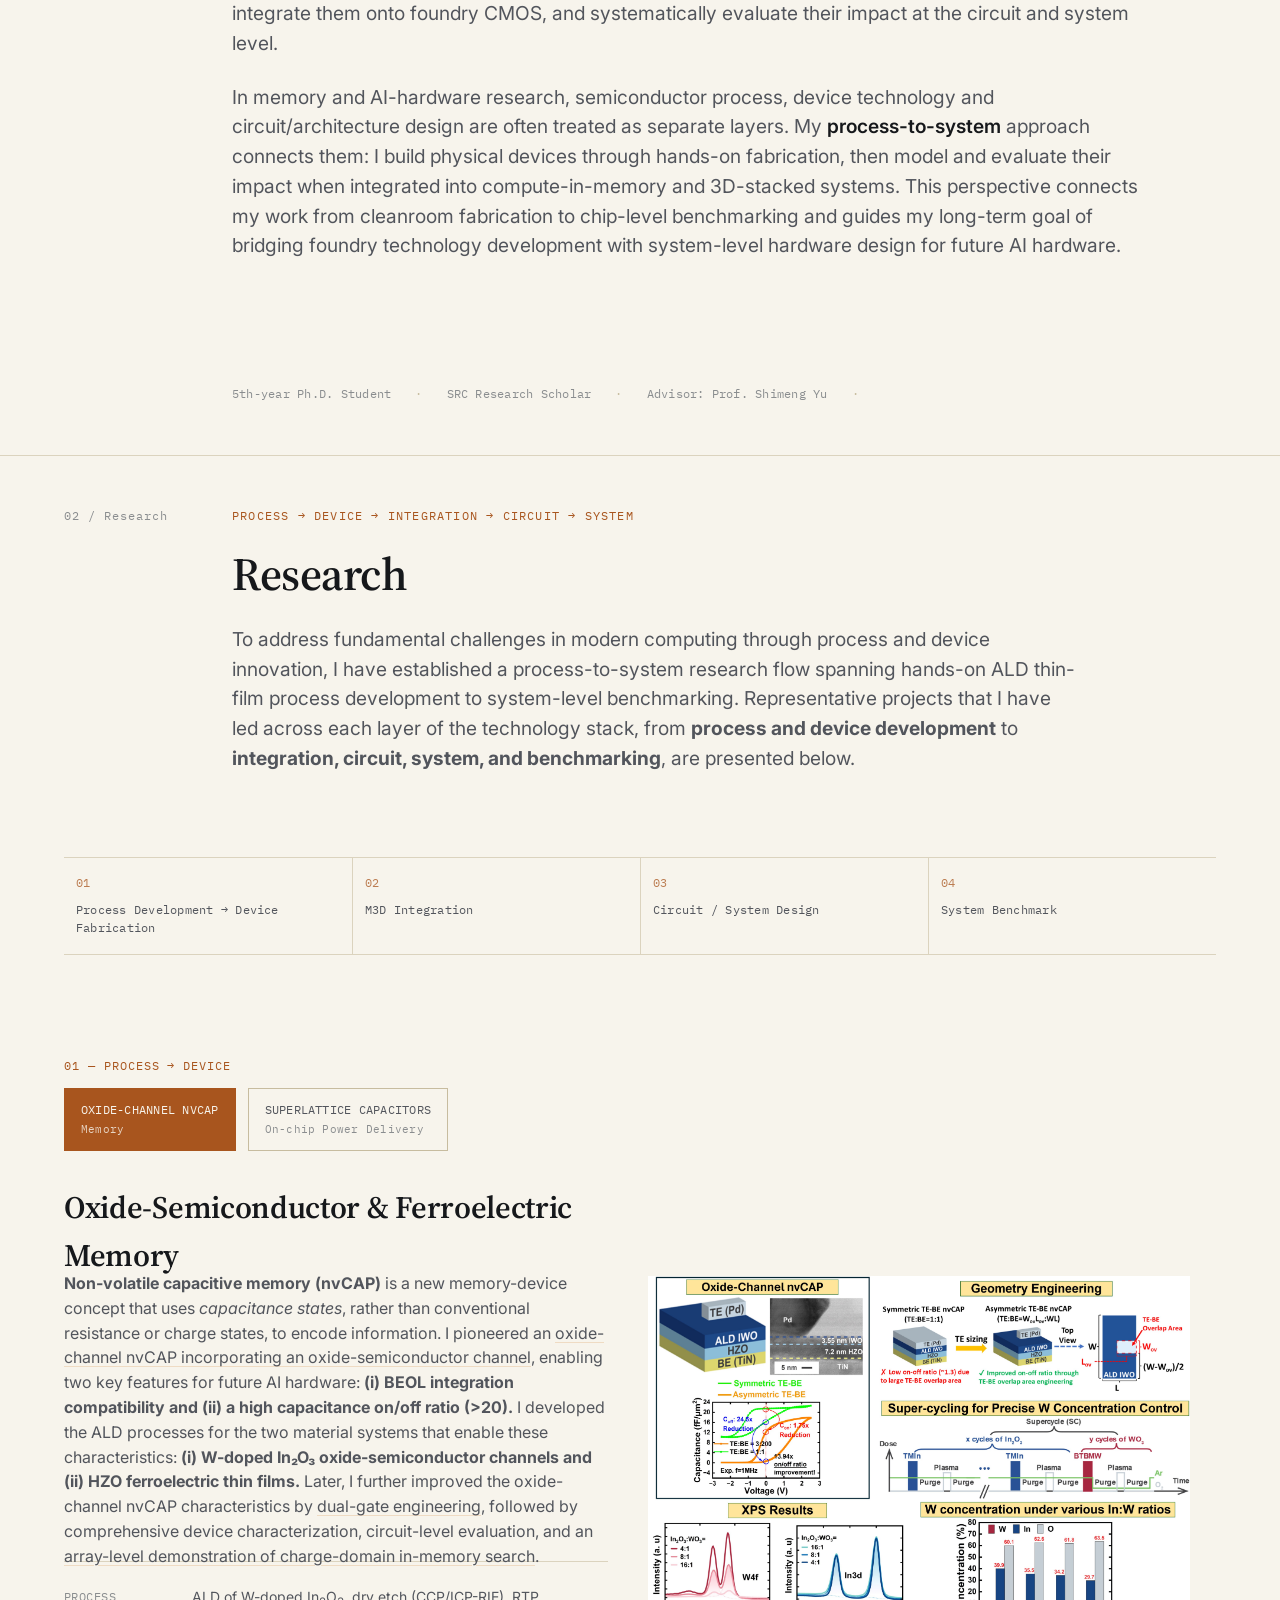
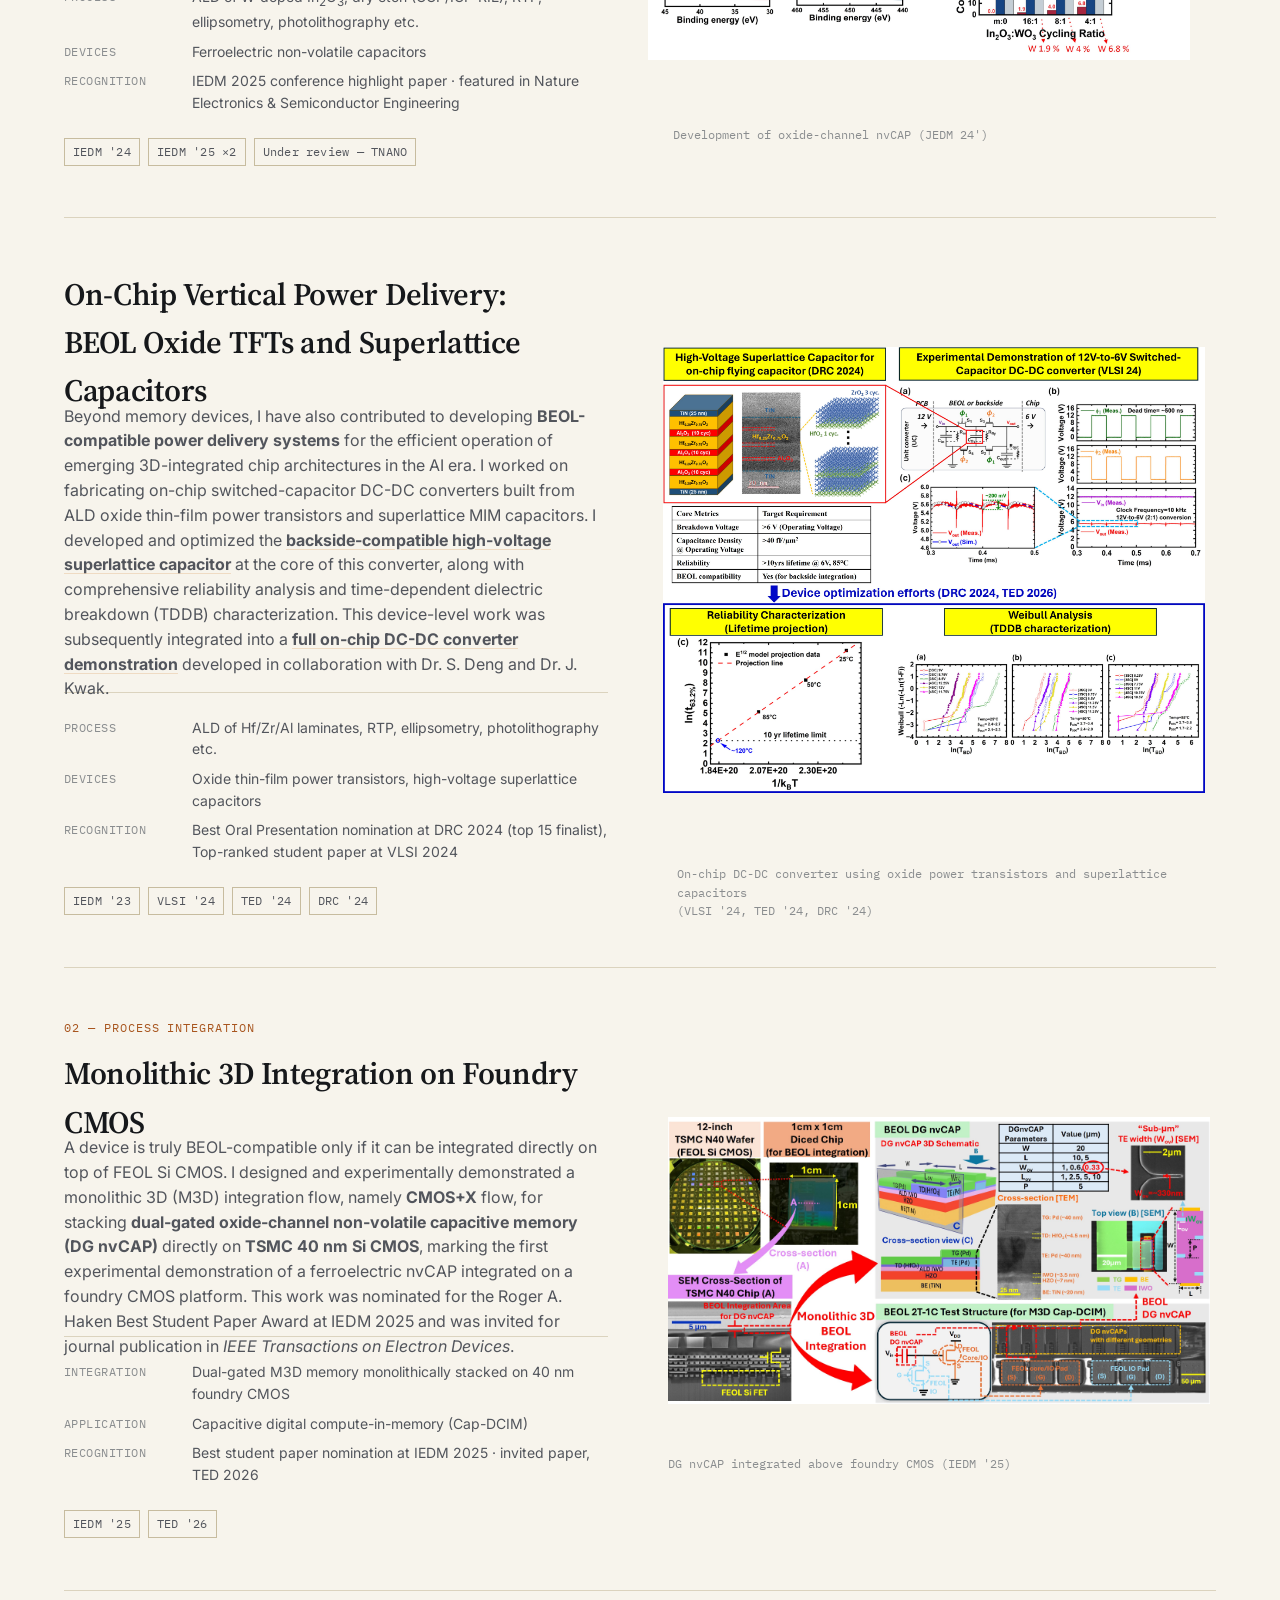
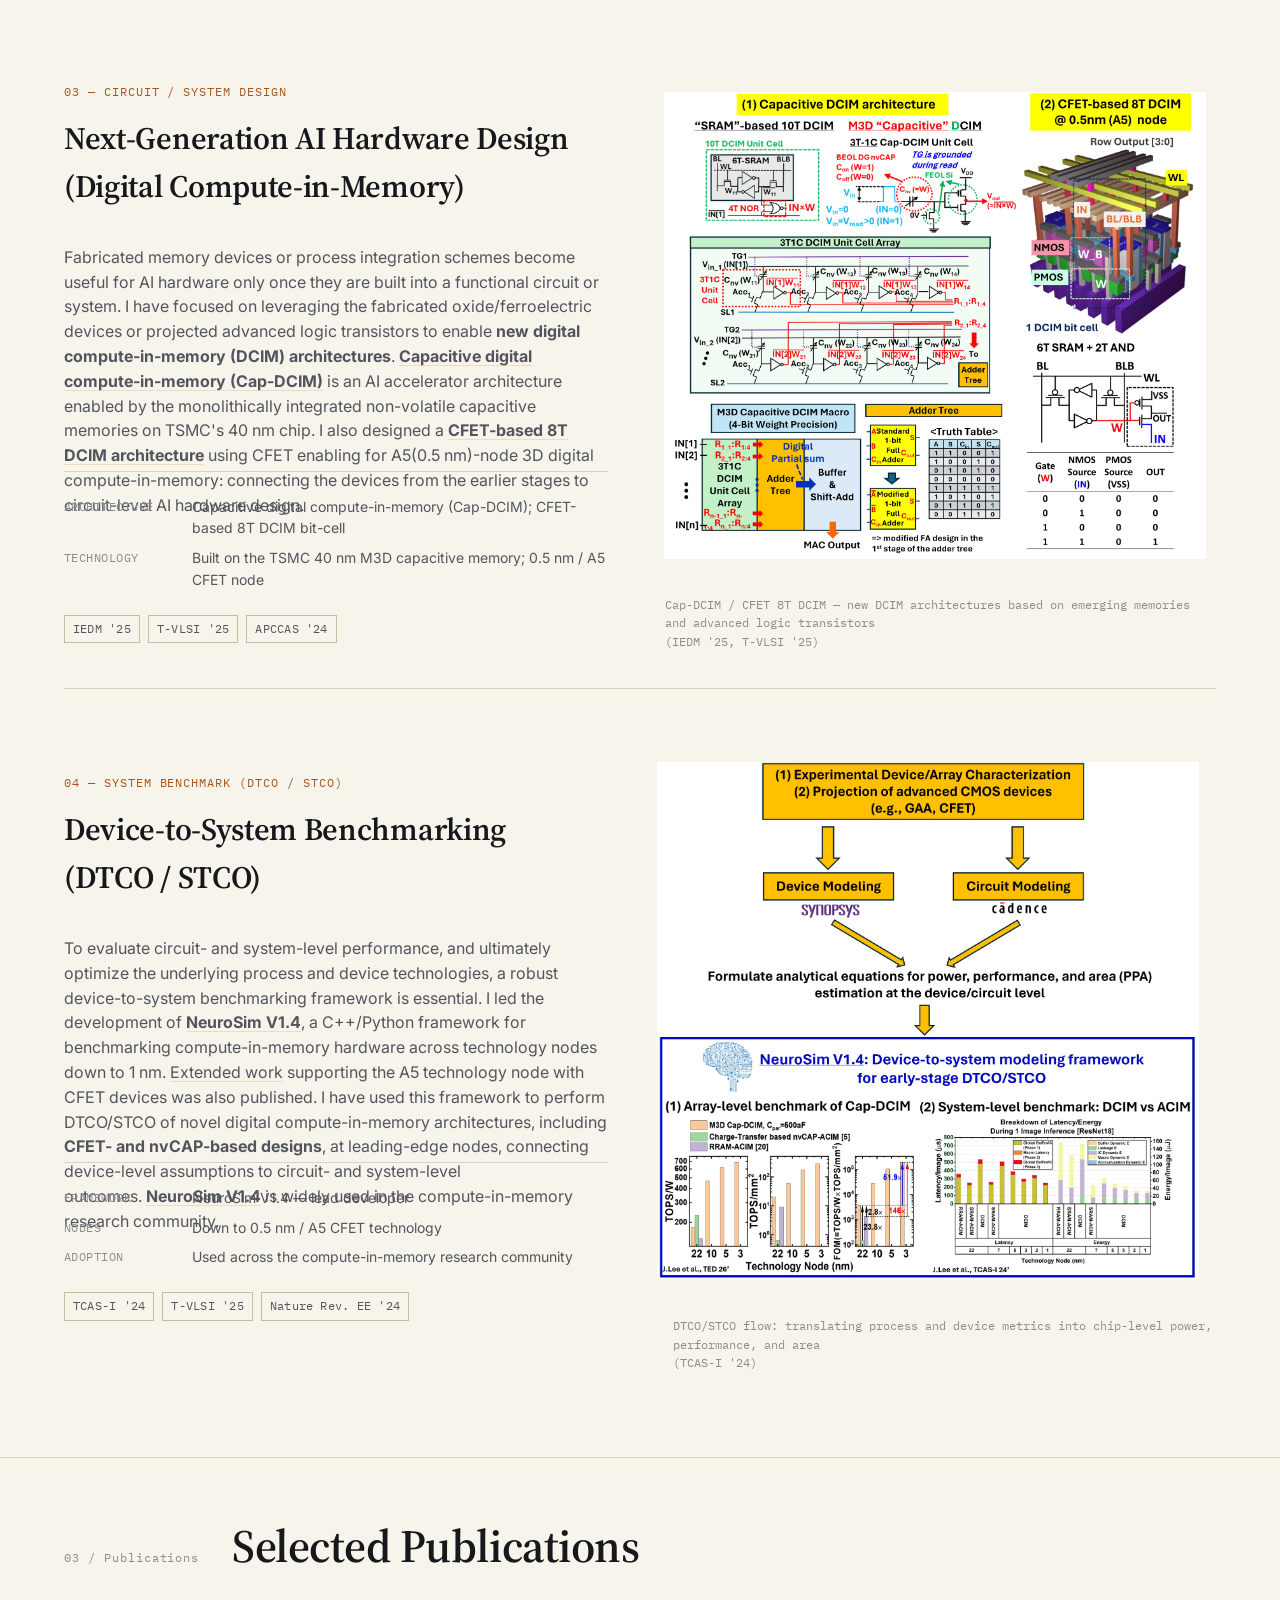
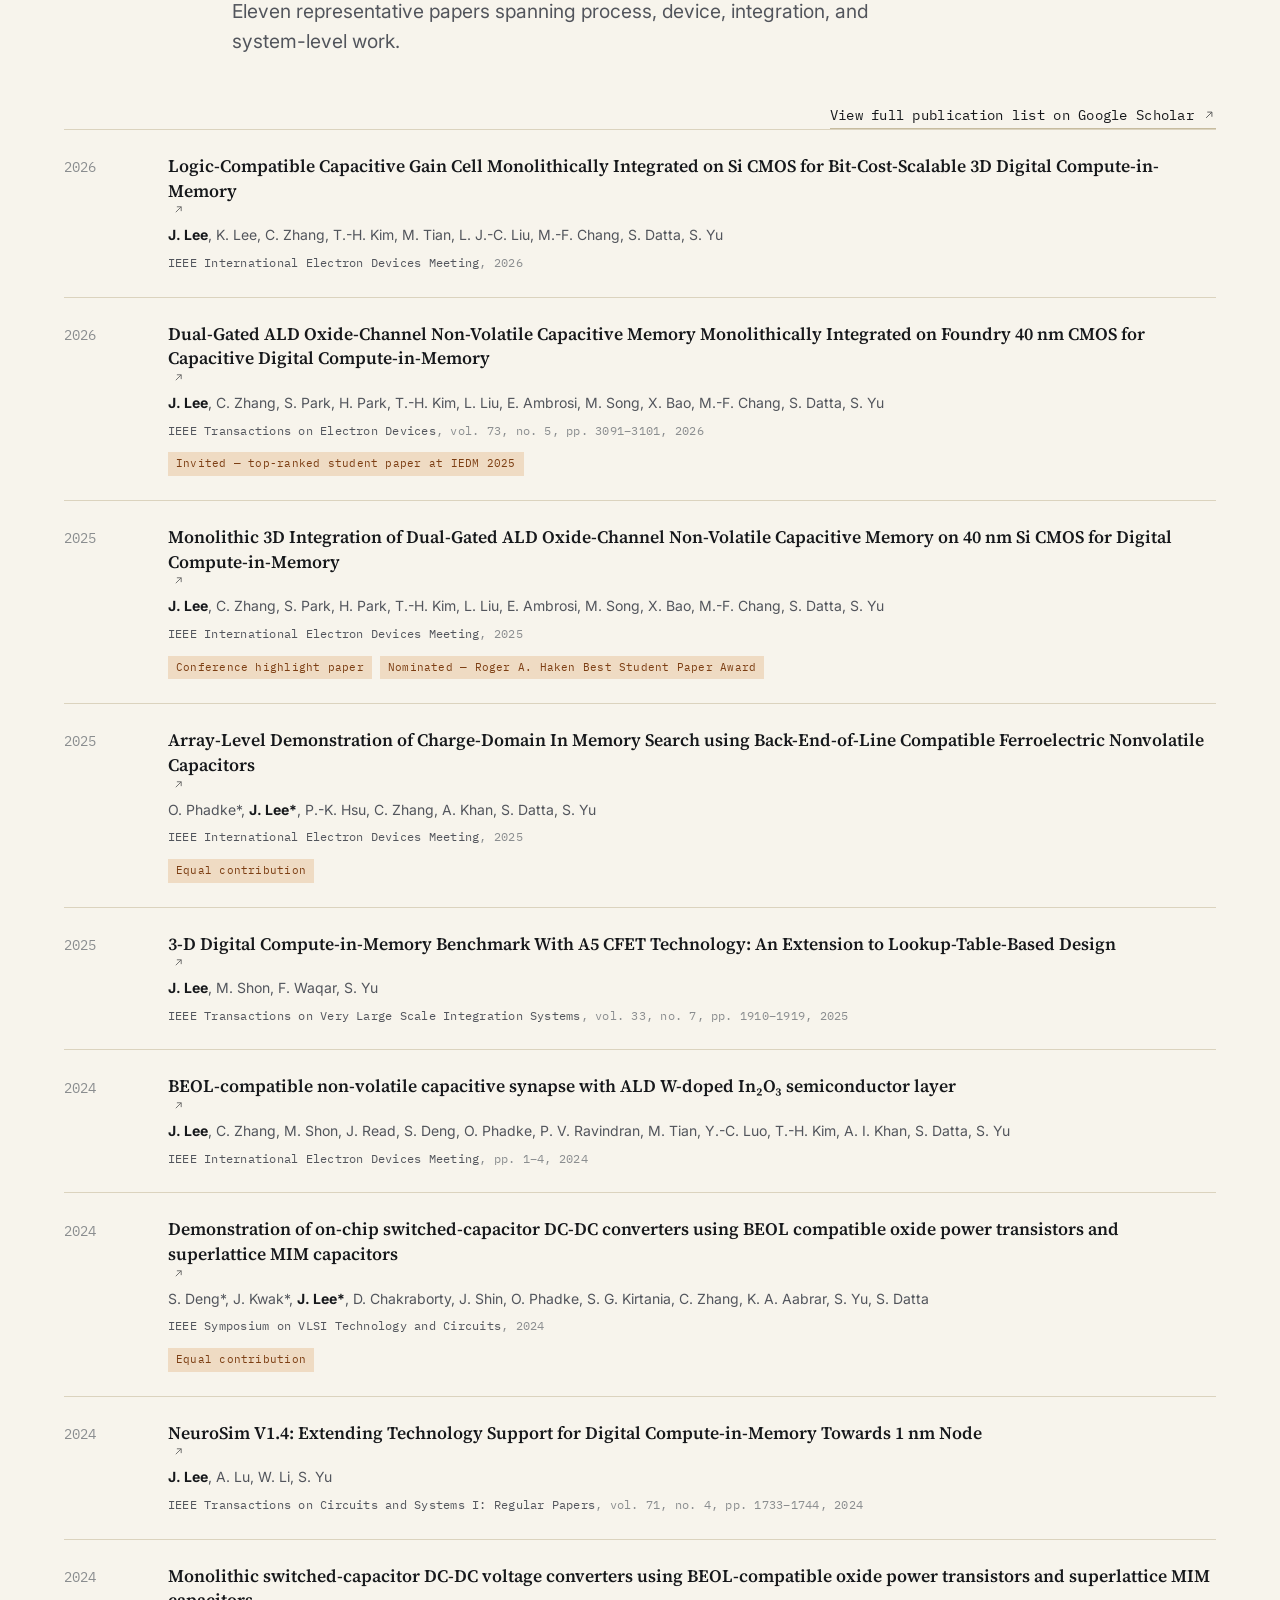
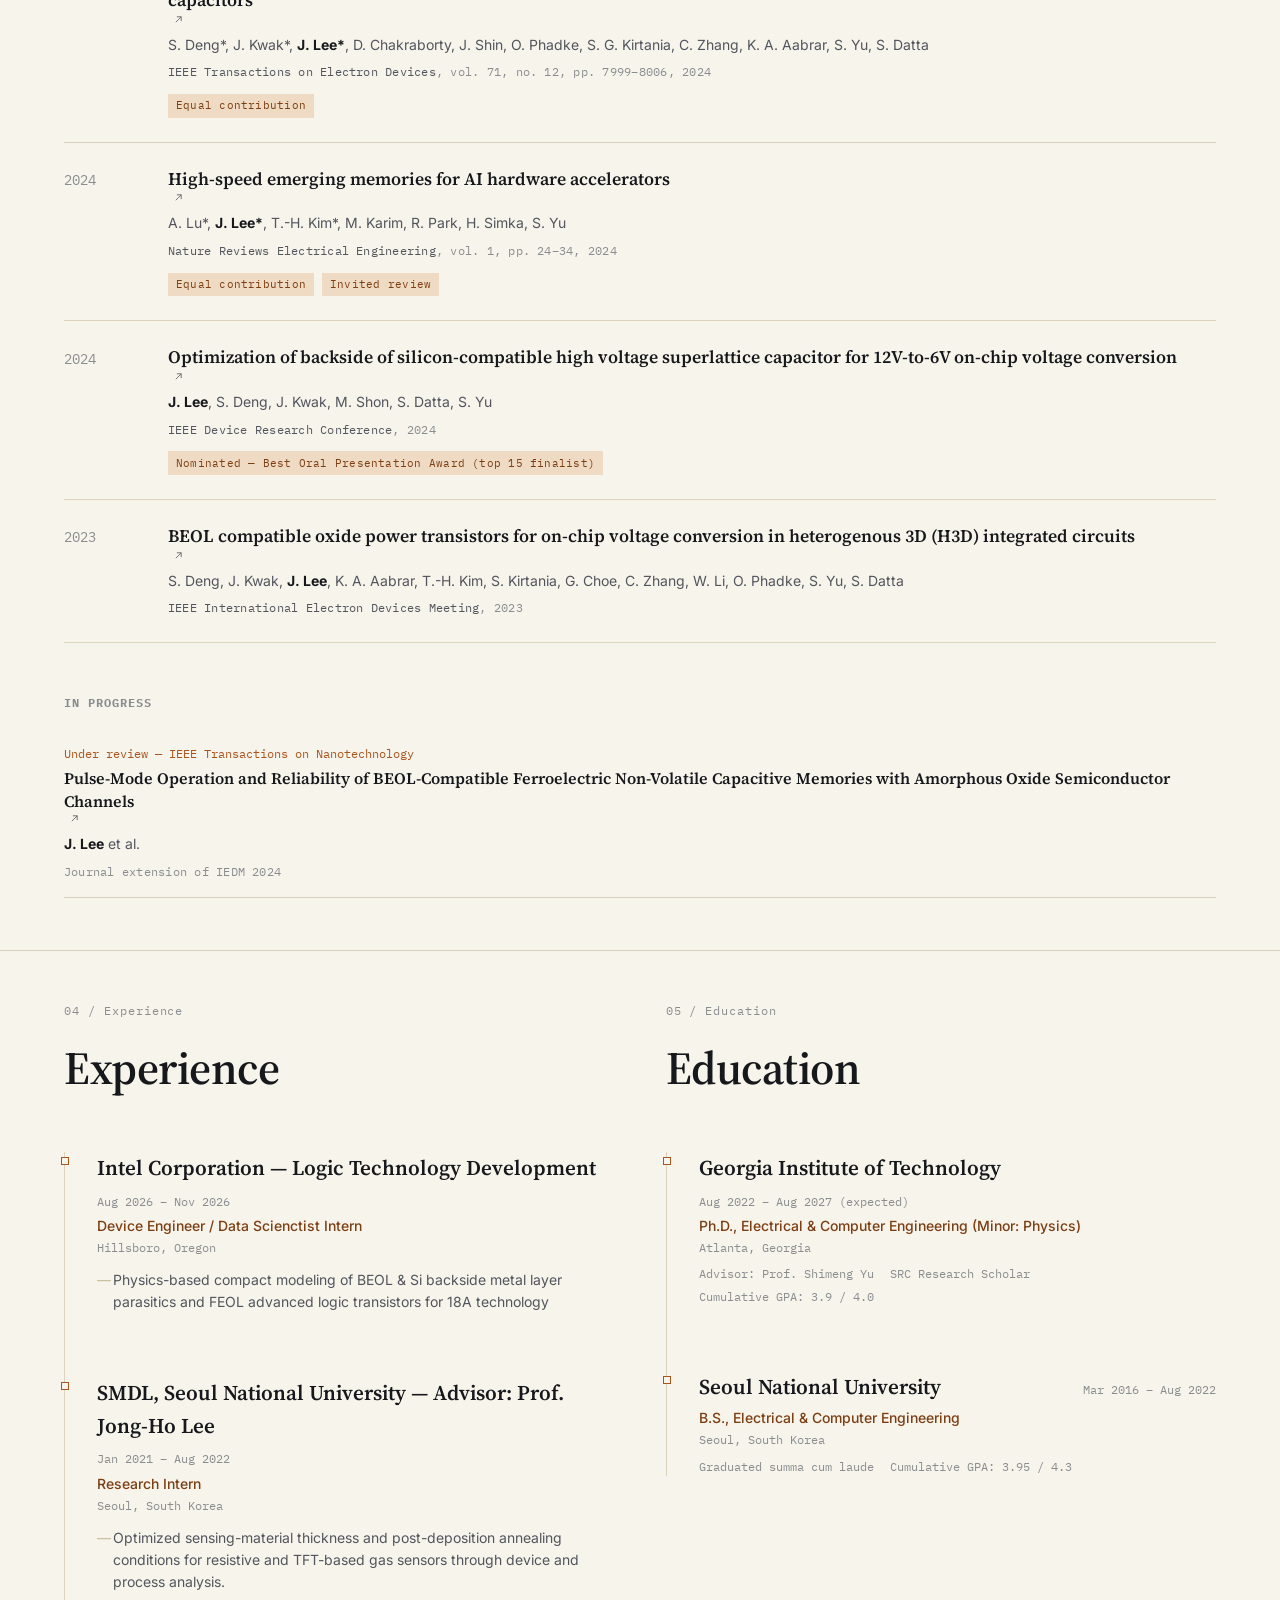
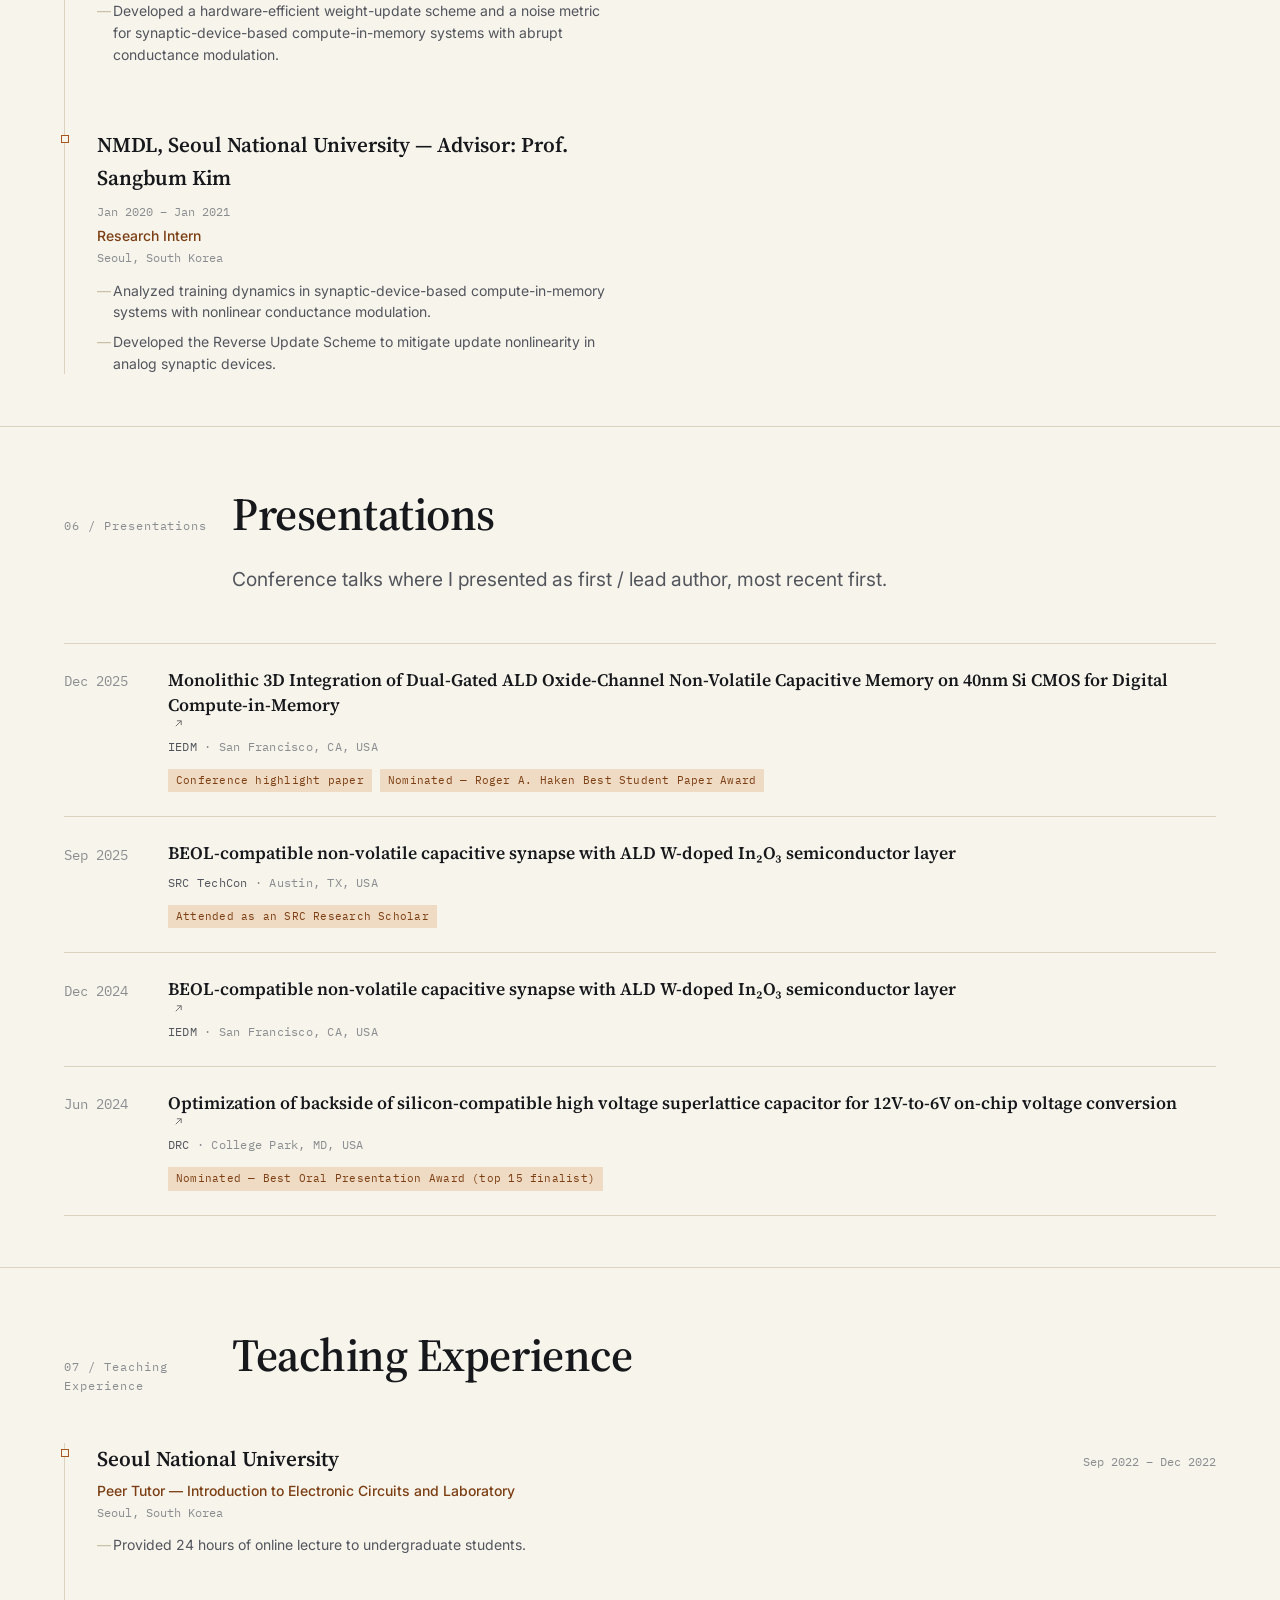
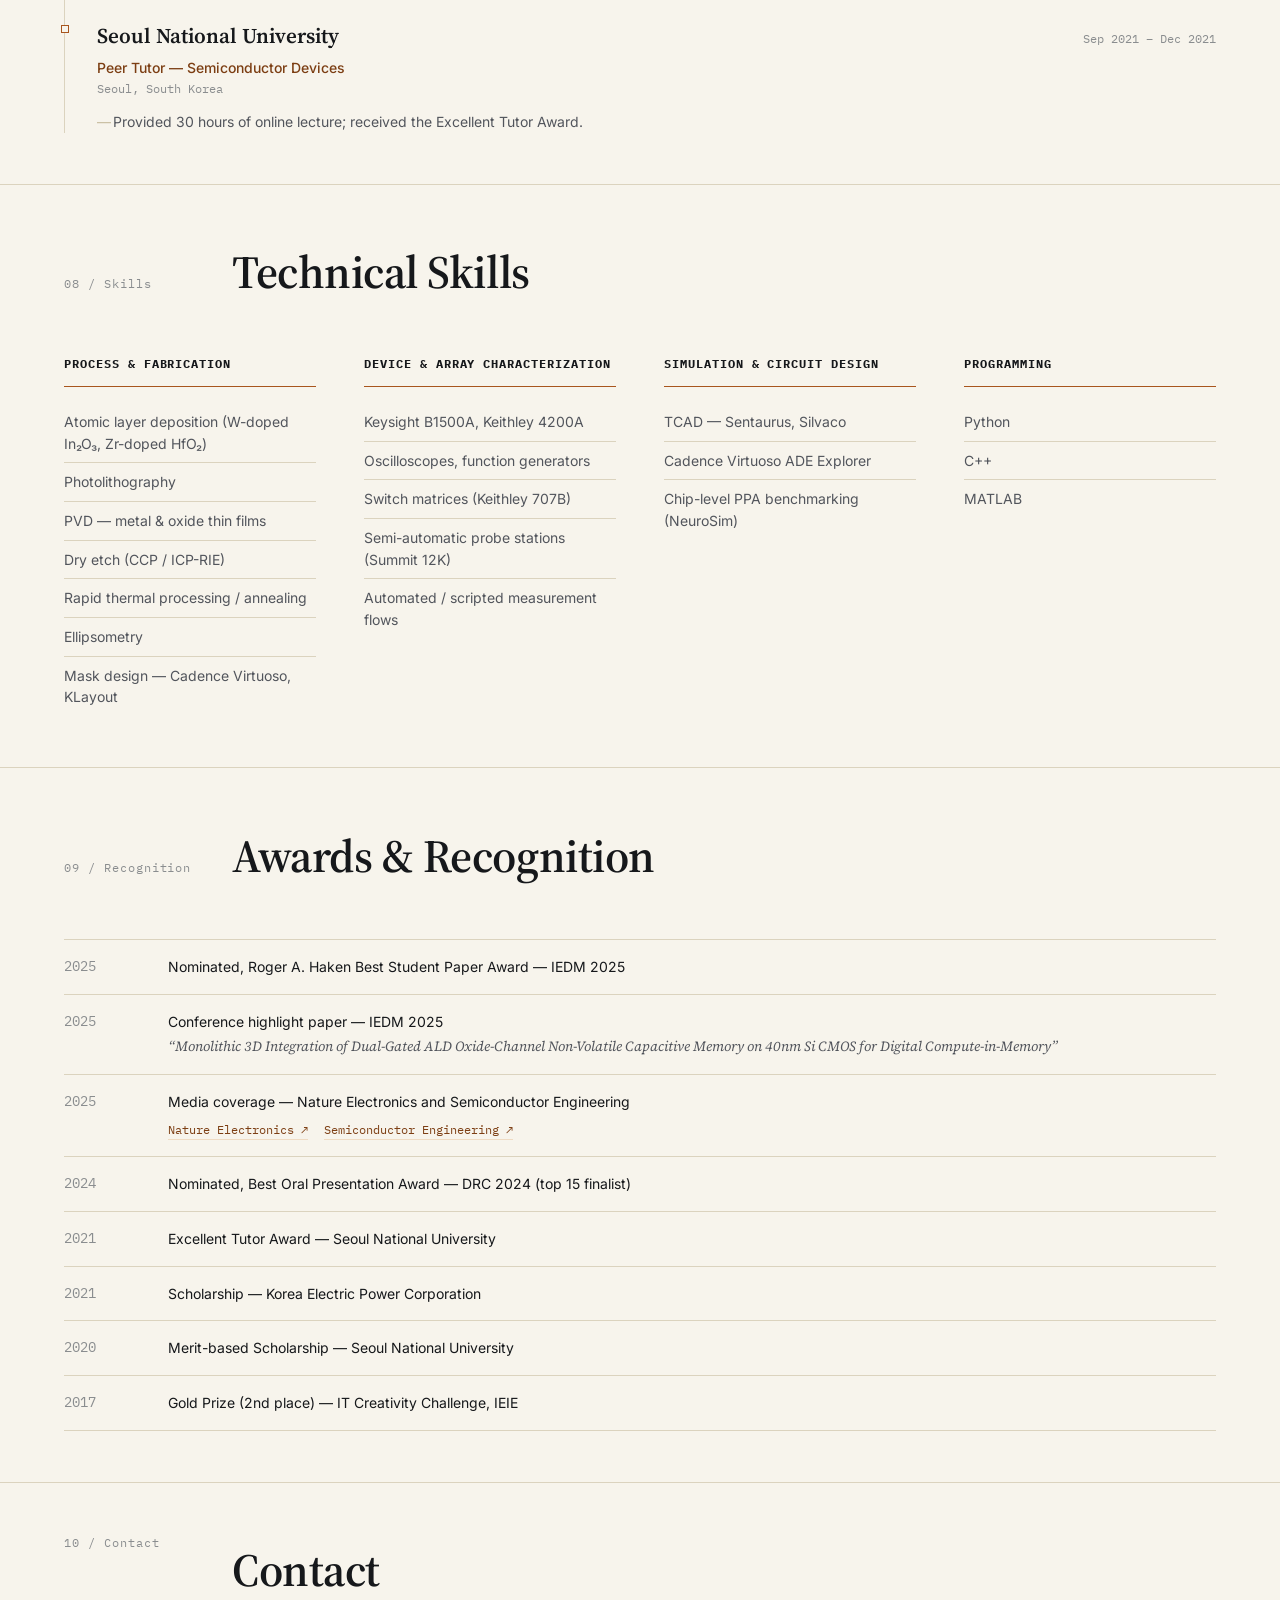
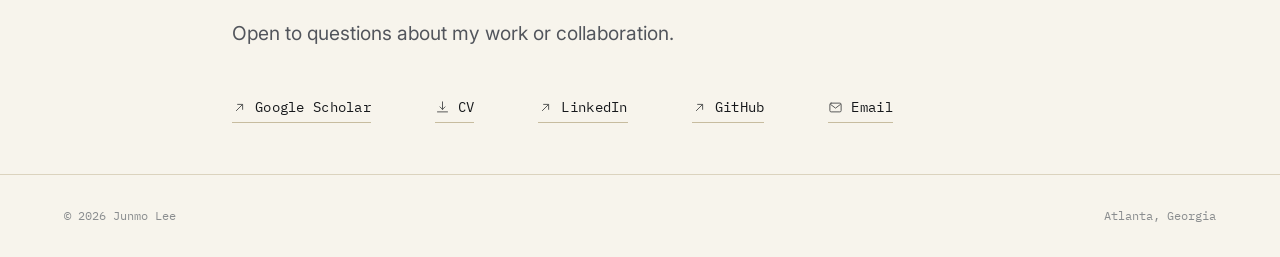
==== commit c7690539: "Update site content" ====
--- a/index.html
+++ b/index.html
@@ -421,8 +421,8 @@
   <div class="container contact-inner">
     <div class="section-index reveal">10 / Contact</div>
     <div>
-      <h2 class="contact-title reveal" data-edit="contact-title" style="width: 553px; height: 223px; max-width: 100%;">Contact<br></h2>
-      <p class="contact-sub reveal" data-edit="contact-sub">Open to questions about my work.</p>
+      <h2 class="contact-title reveal" data-edit="contact-title" style="width: 544px; height: 69px; max-width: 100%;">Contact<br></h2>
+      <p class="contact-sub reveal" data-edit="contact-sub">Open to questions about my work or collaboration.</p>
       <div class="contact-links reveal" id="contactLinks"><!-- injected --></div>
     </div>
   </div>
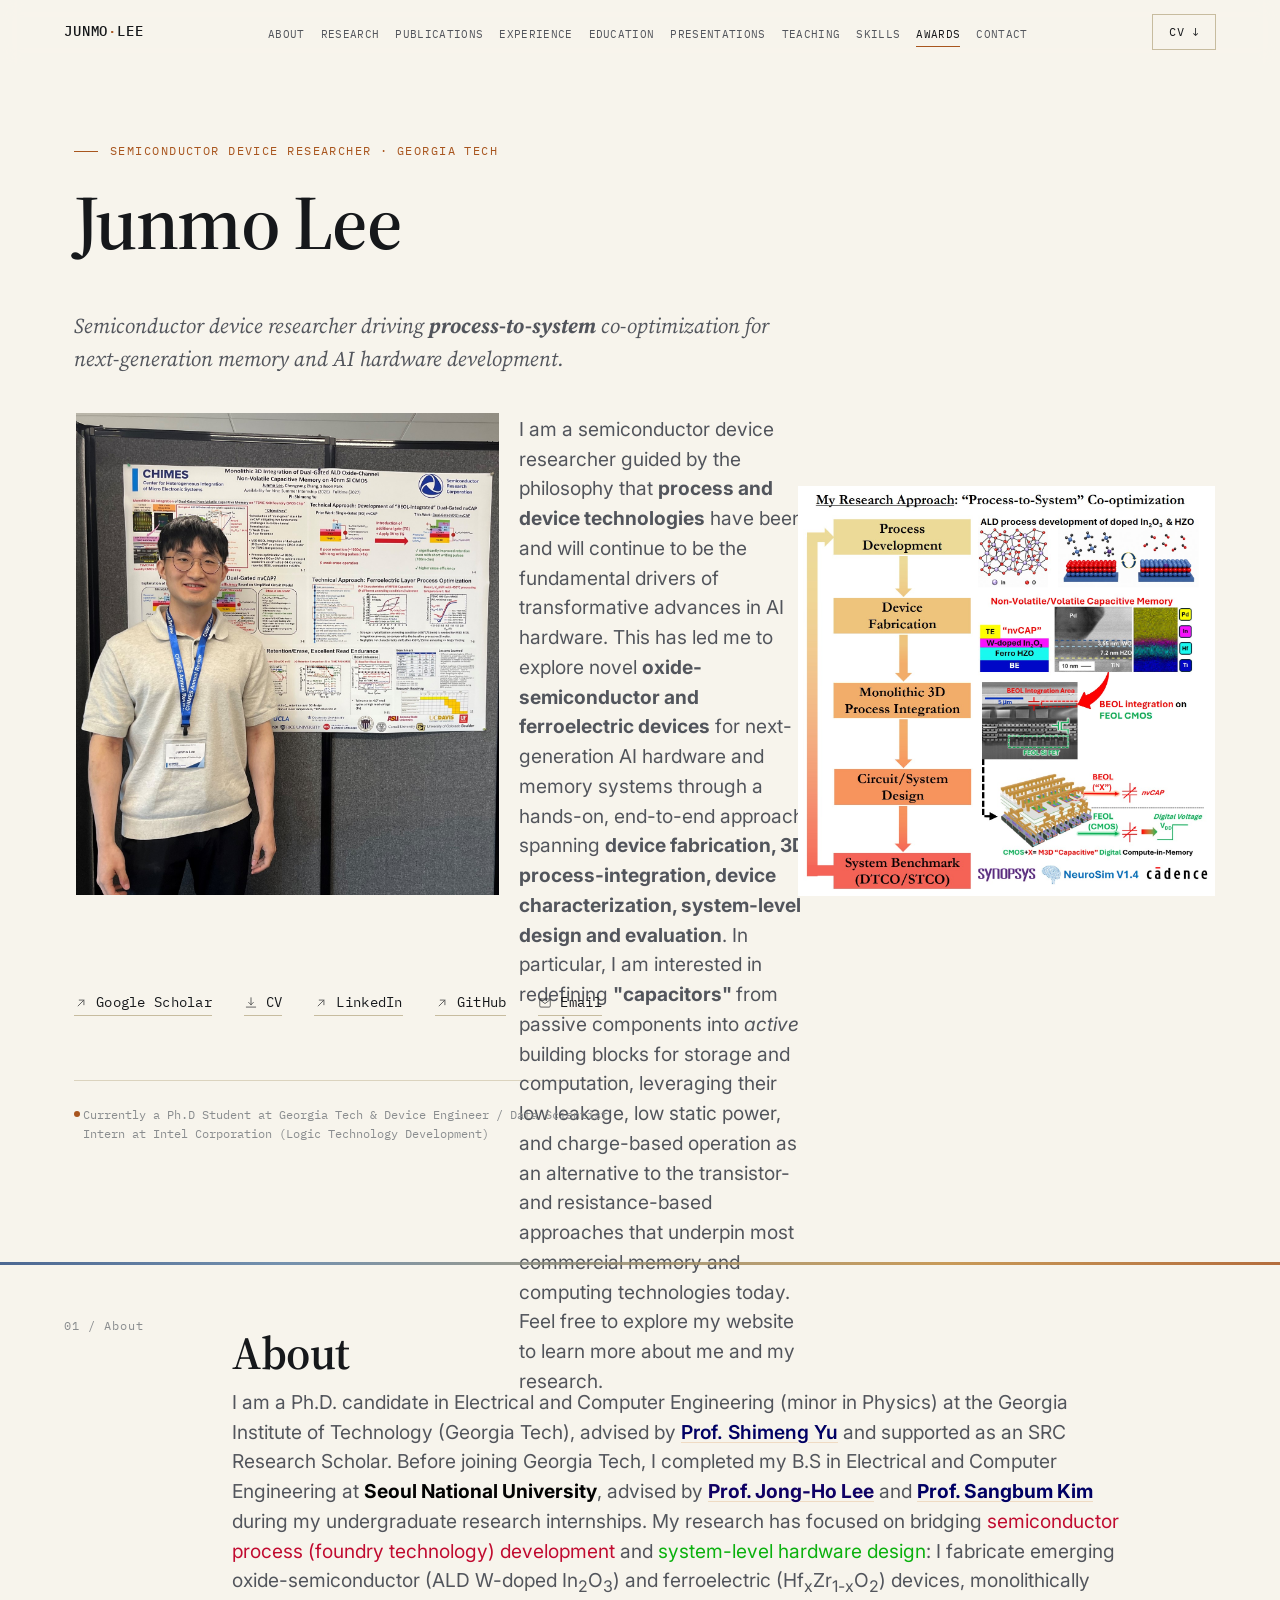
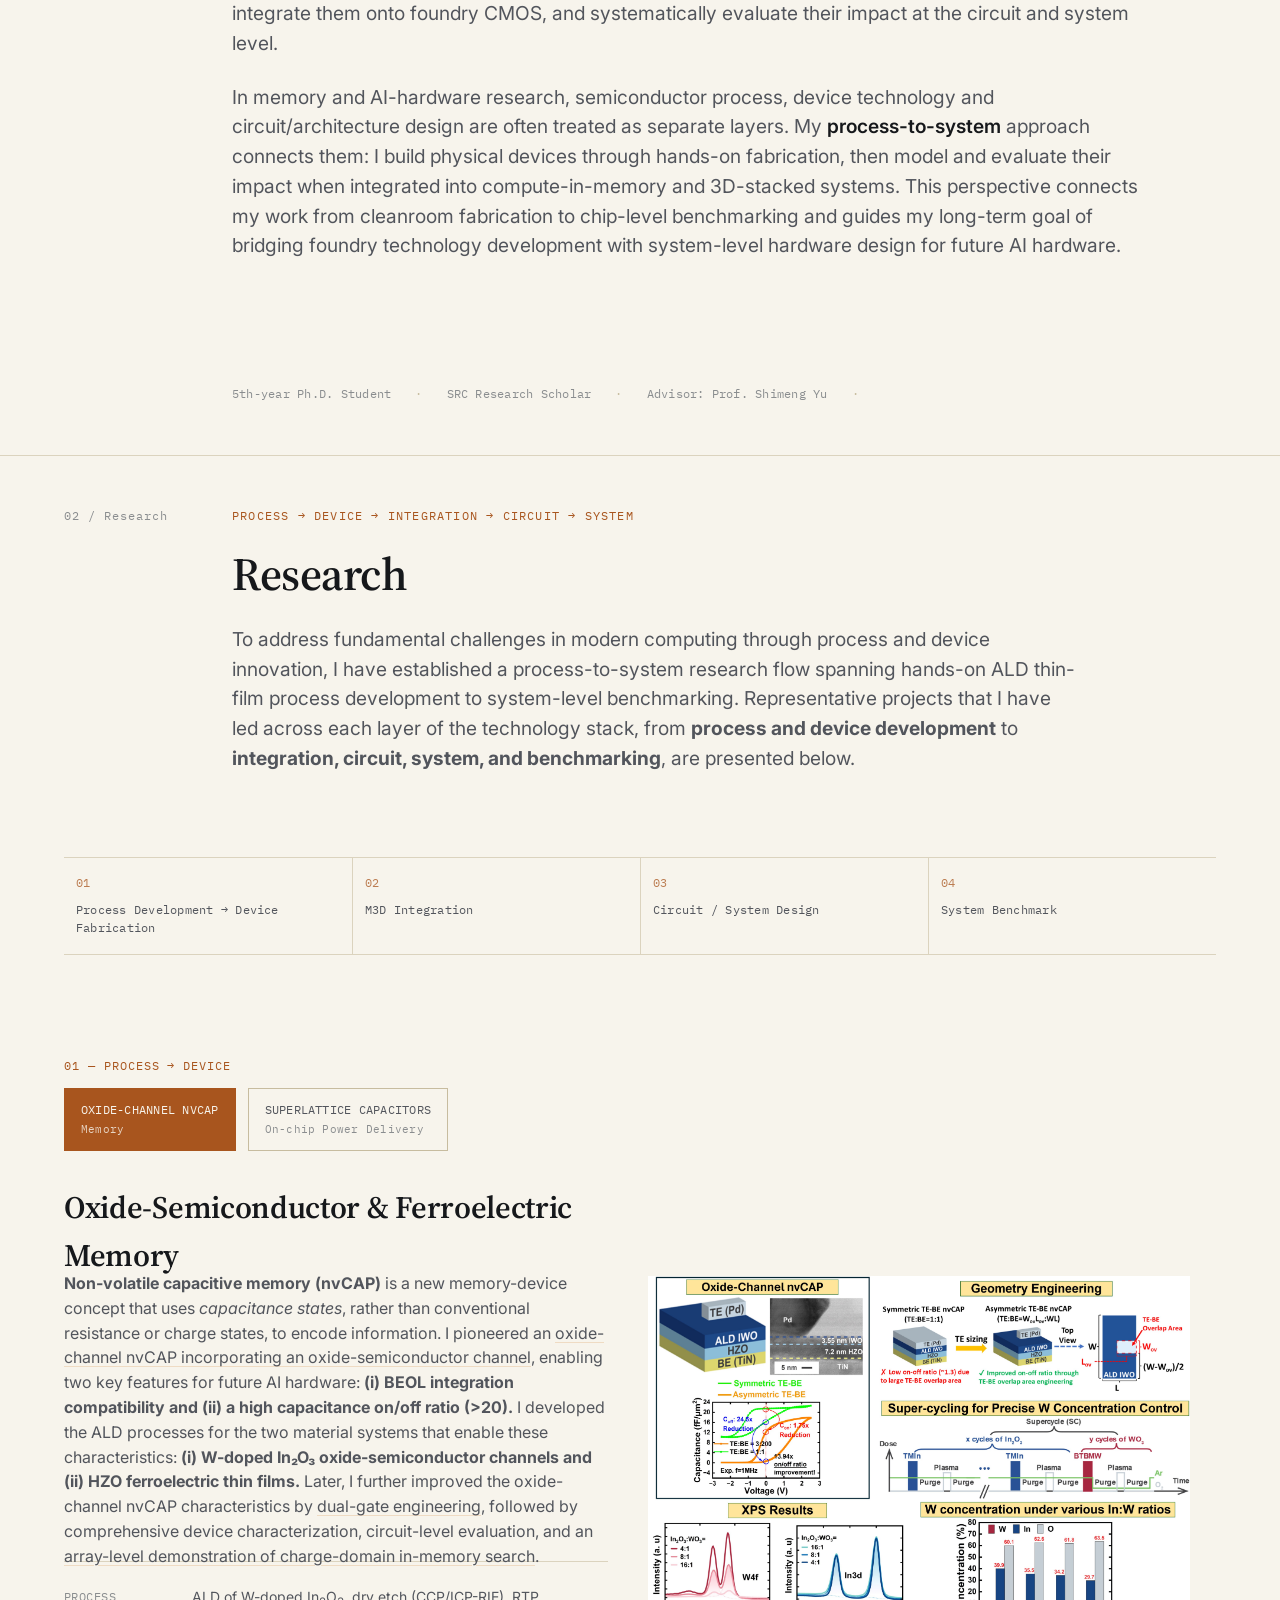
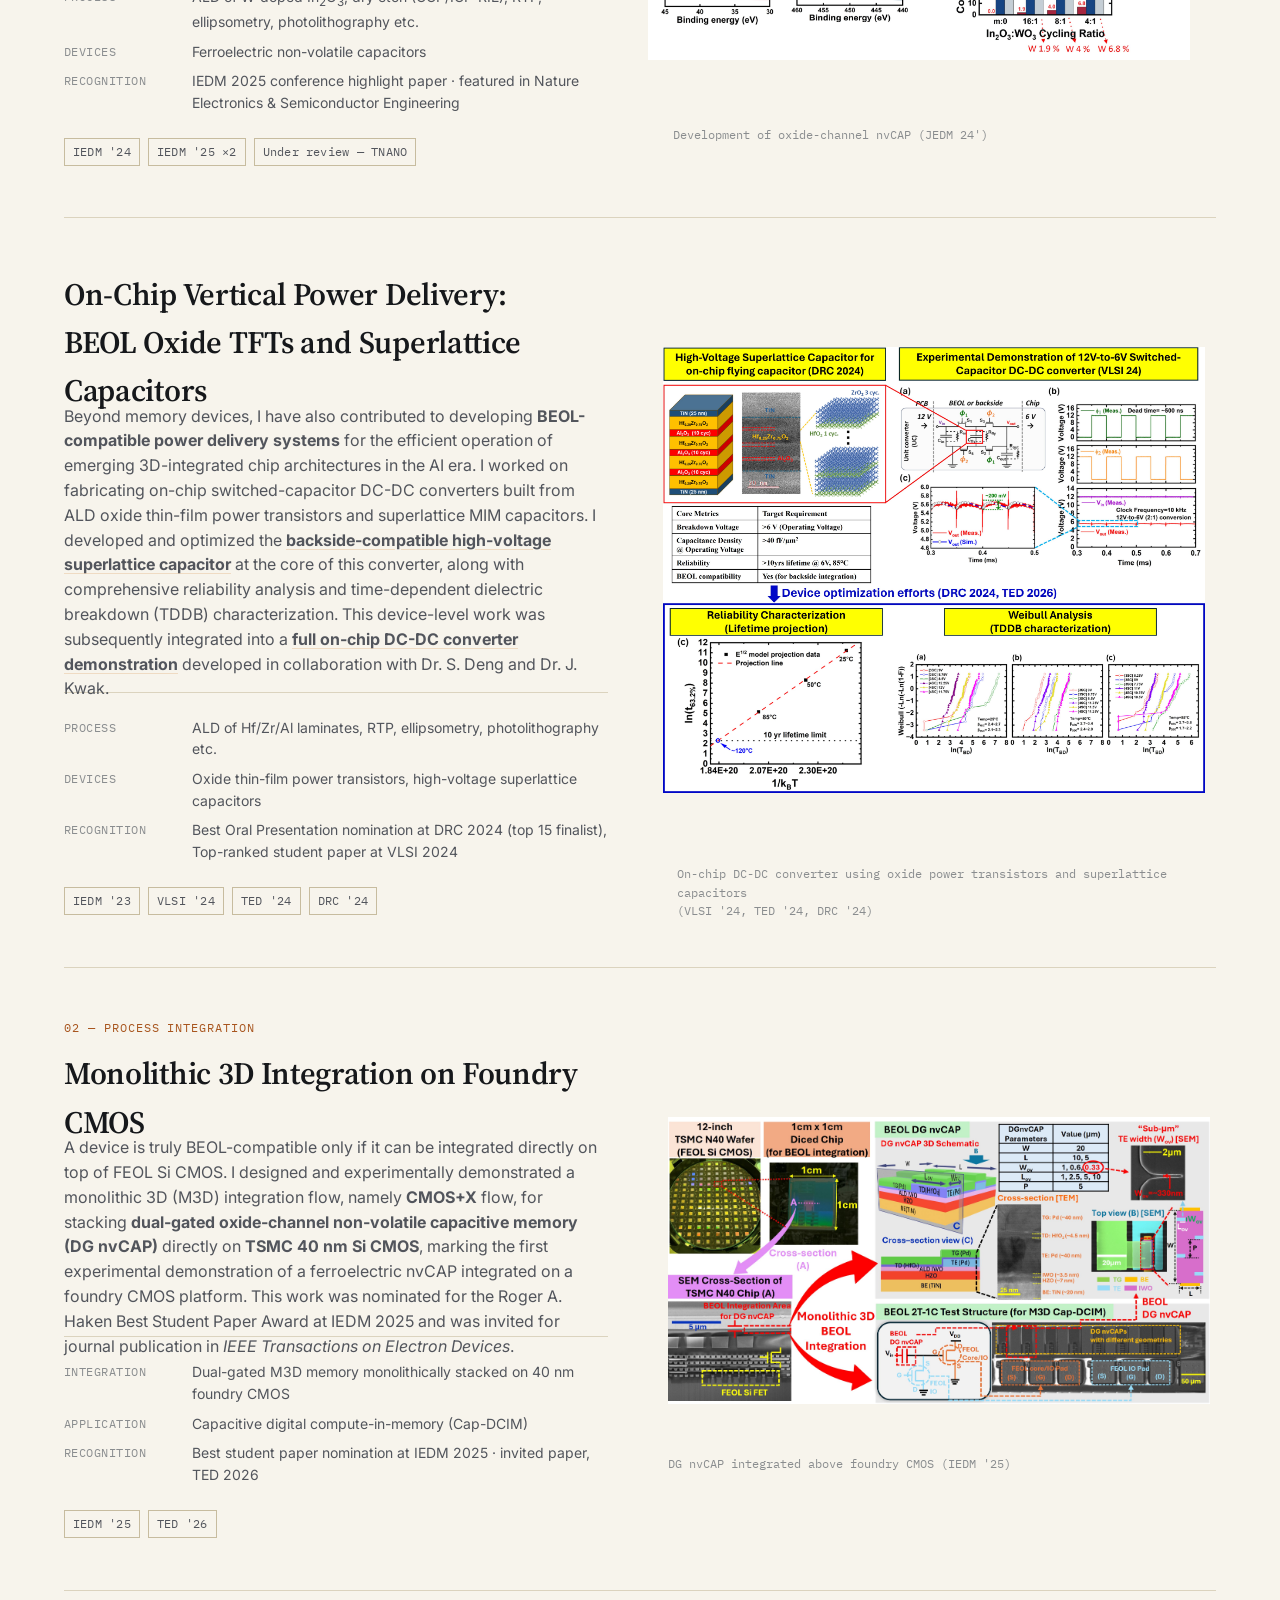
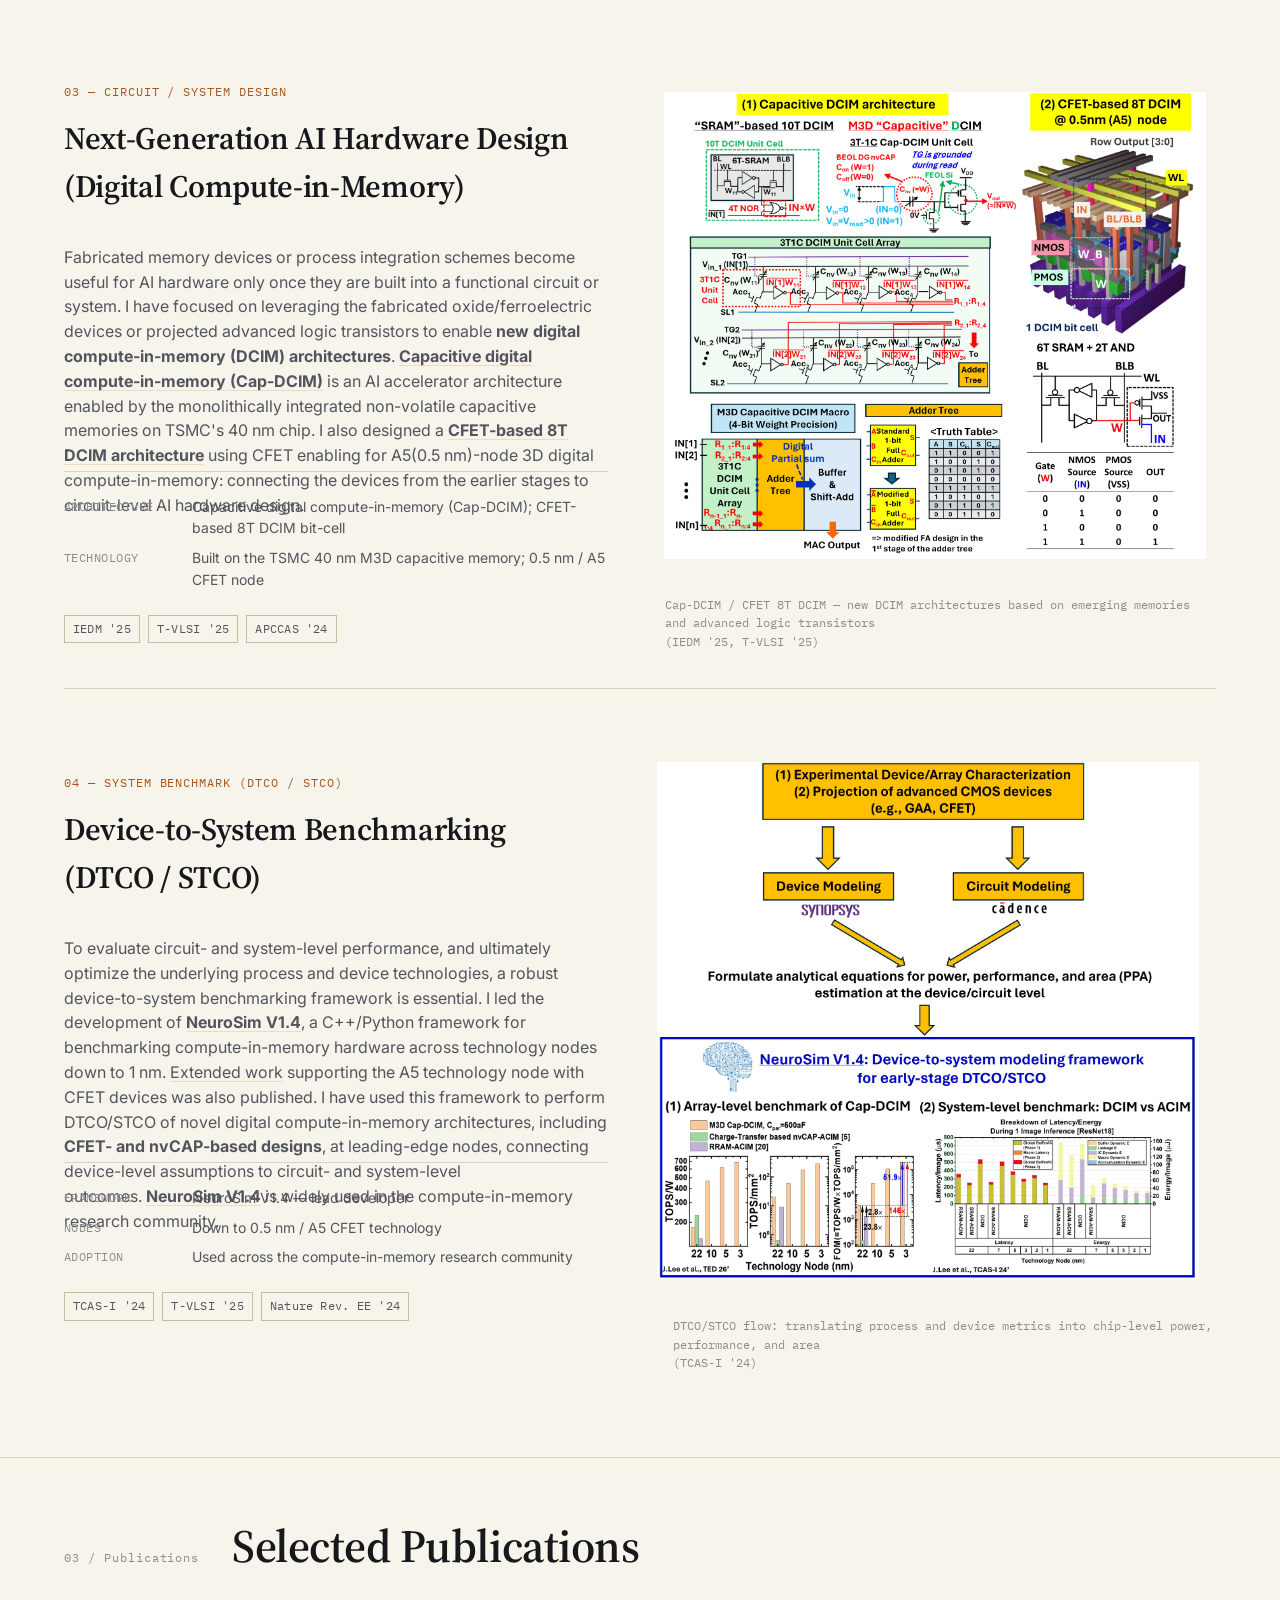
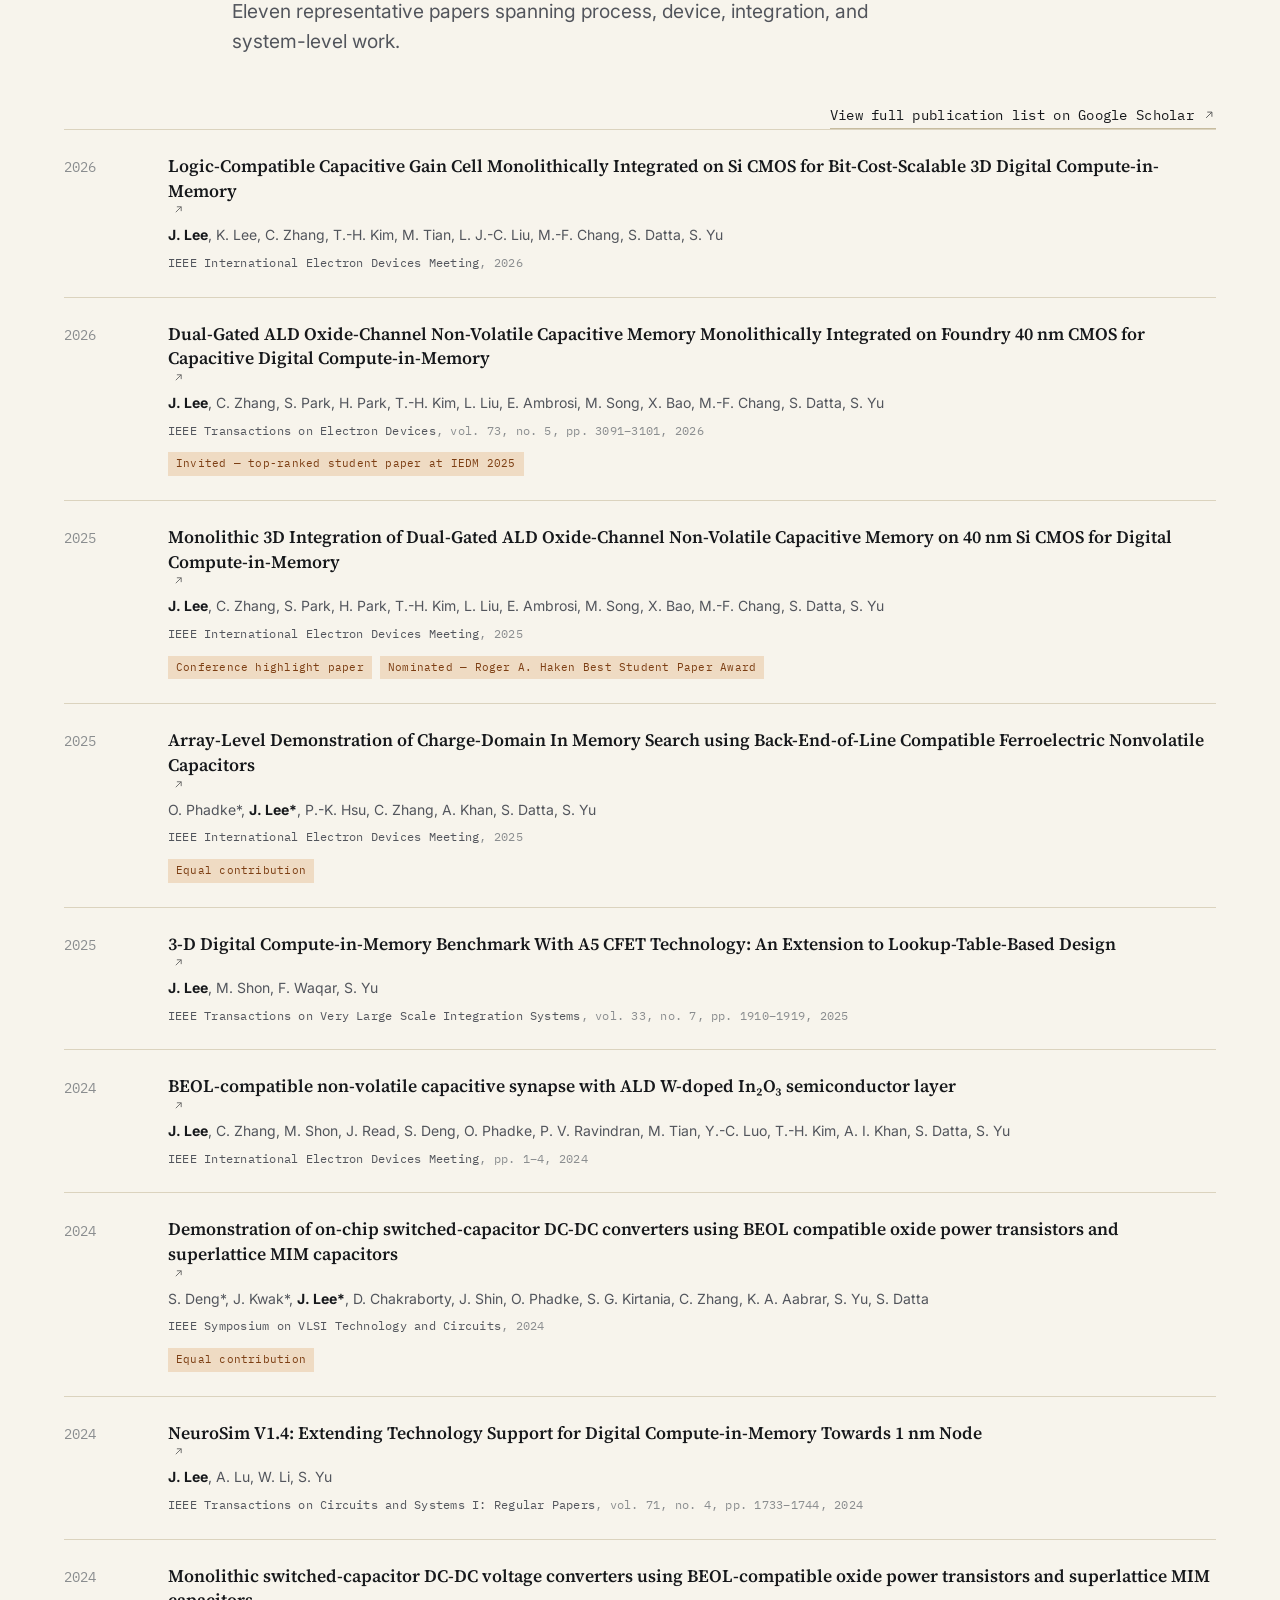
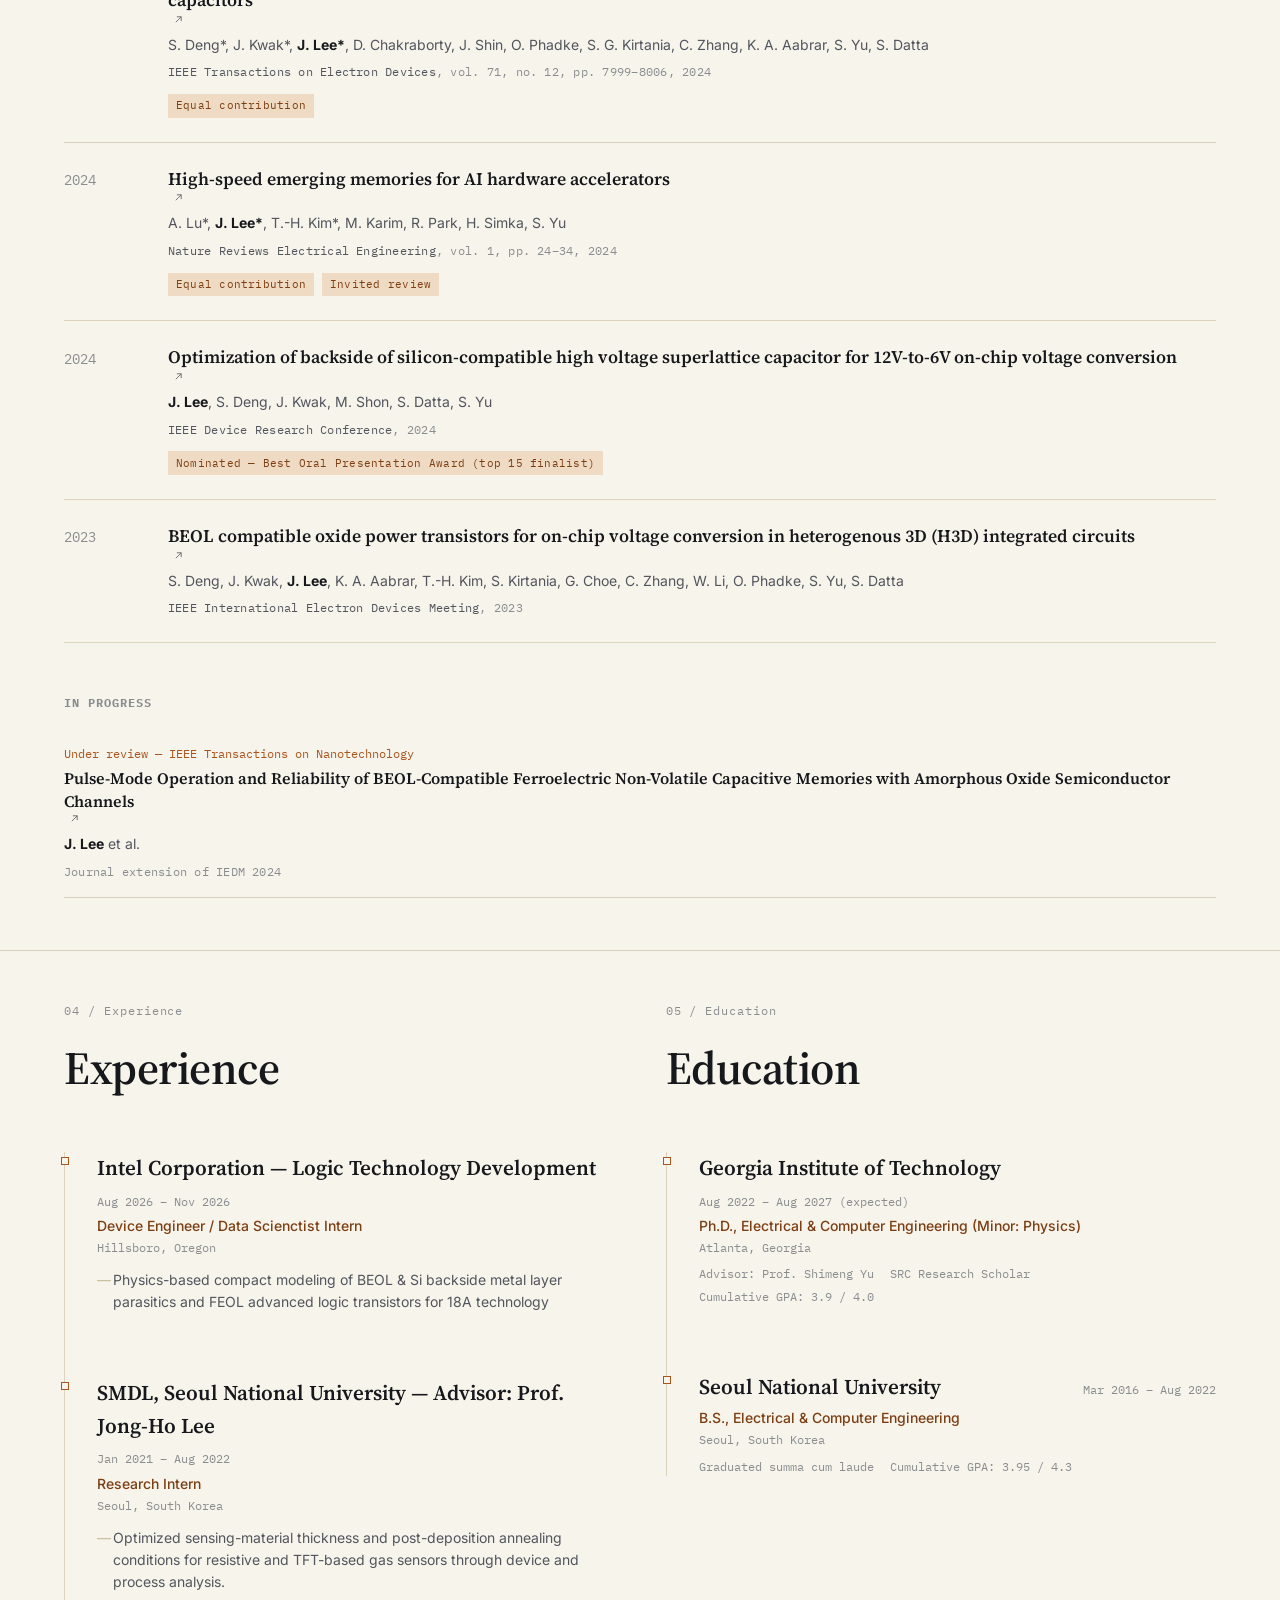
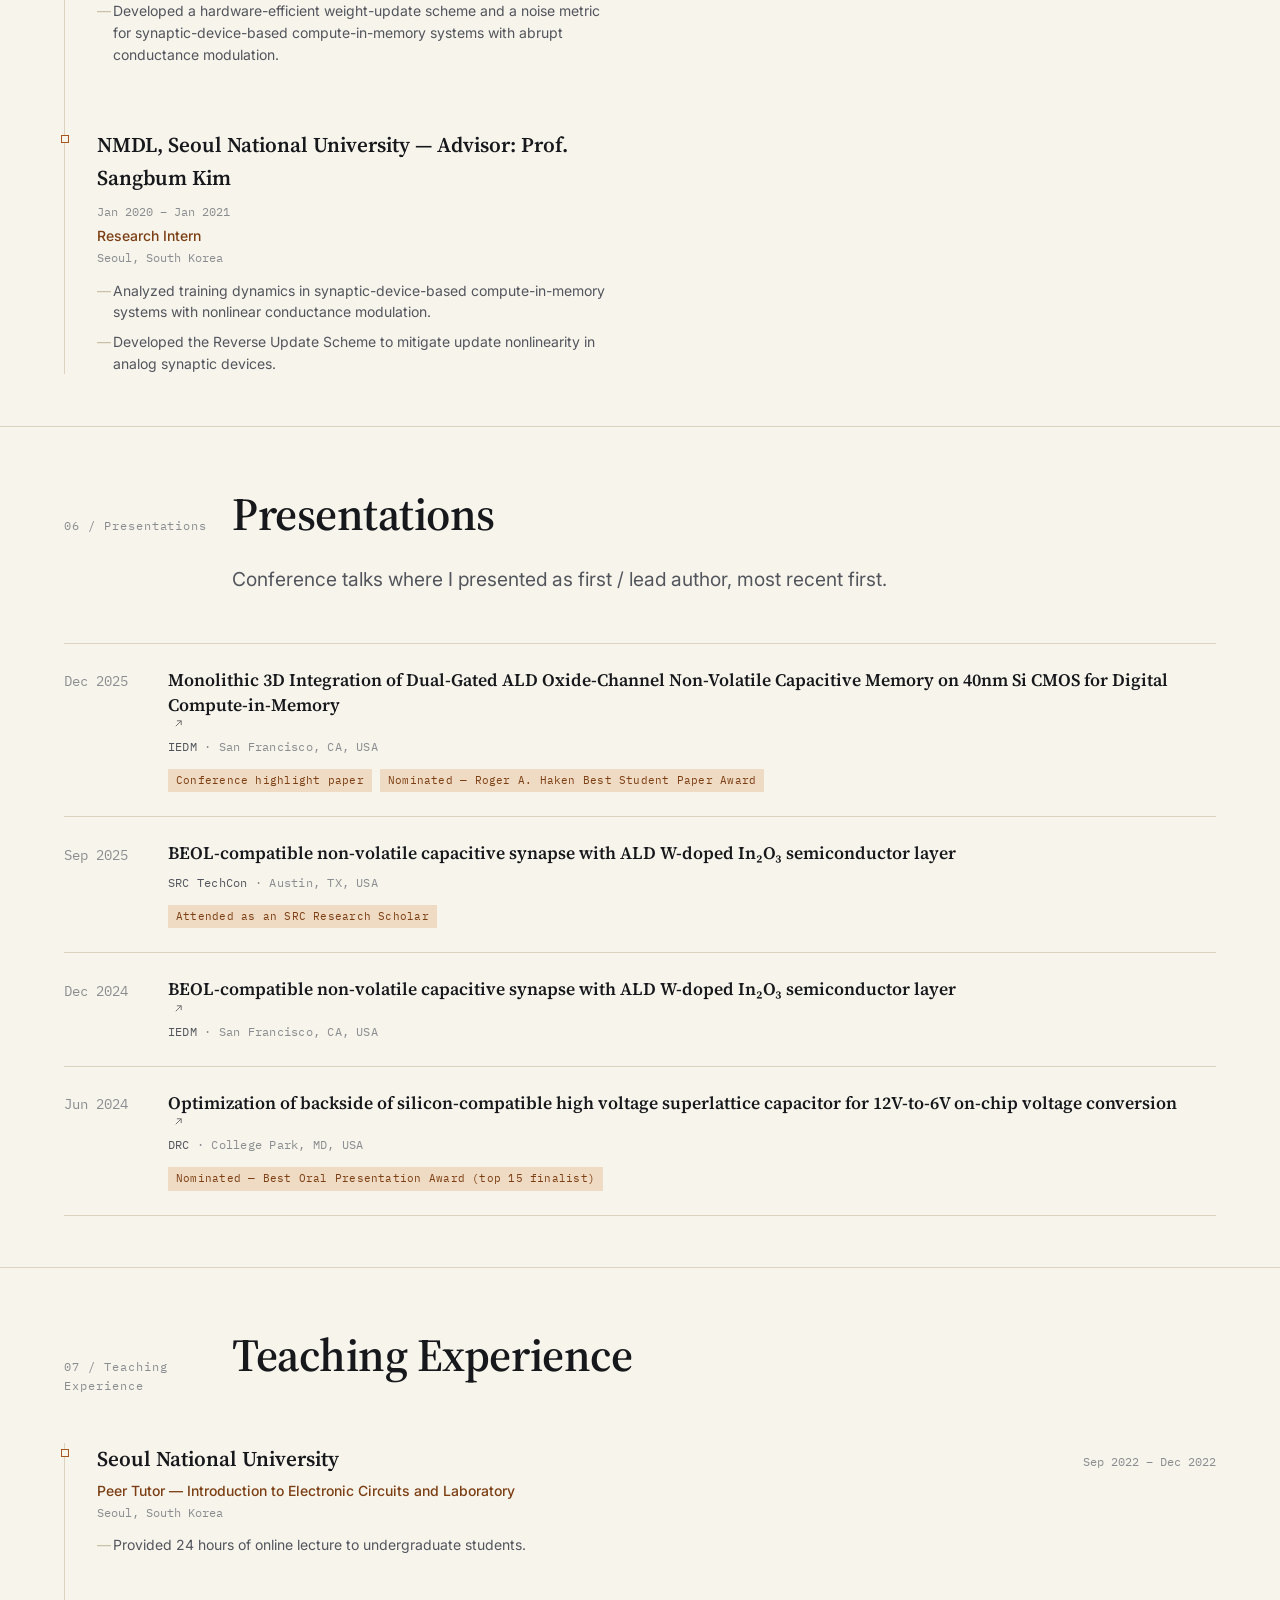
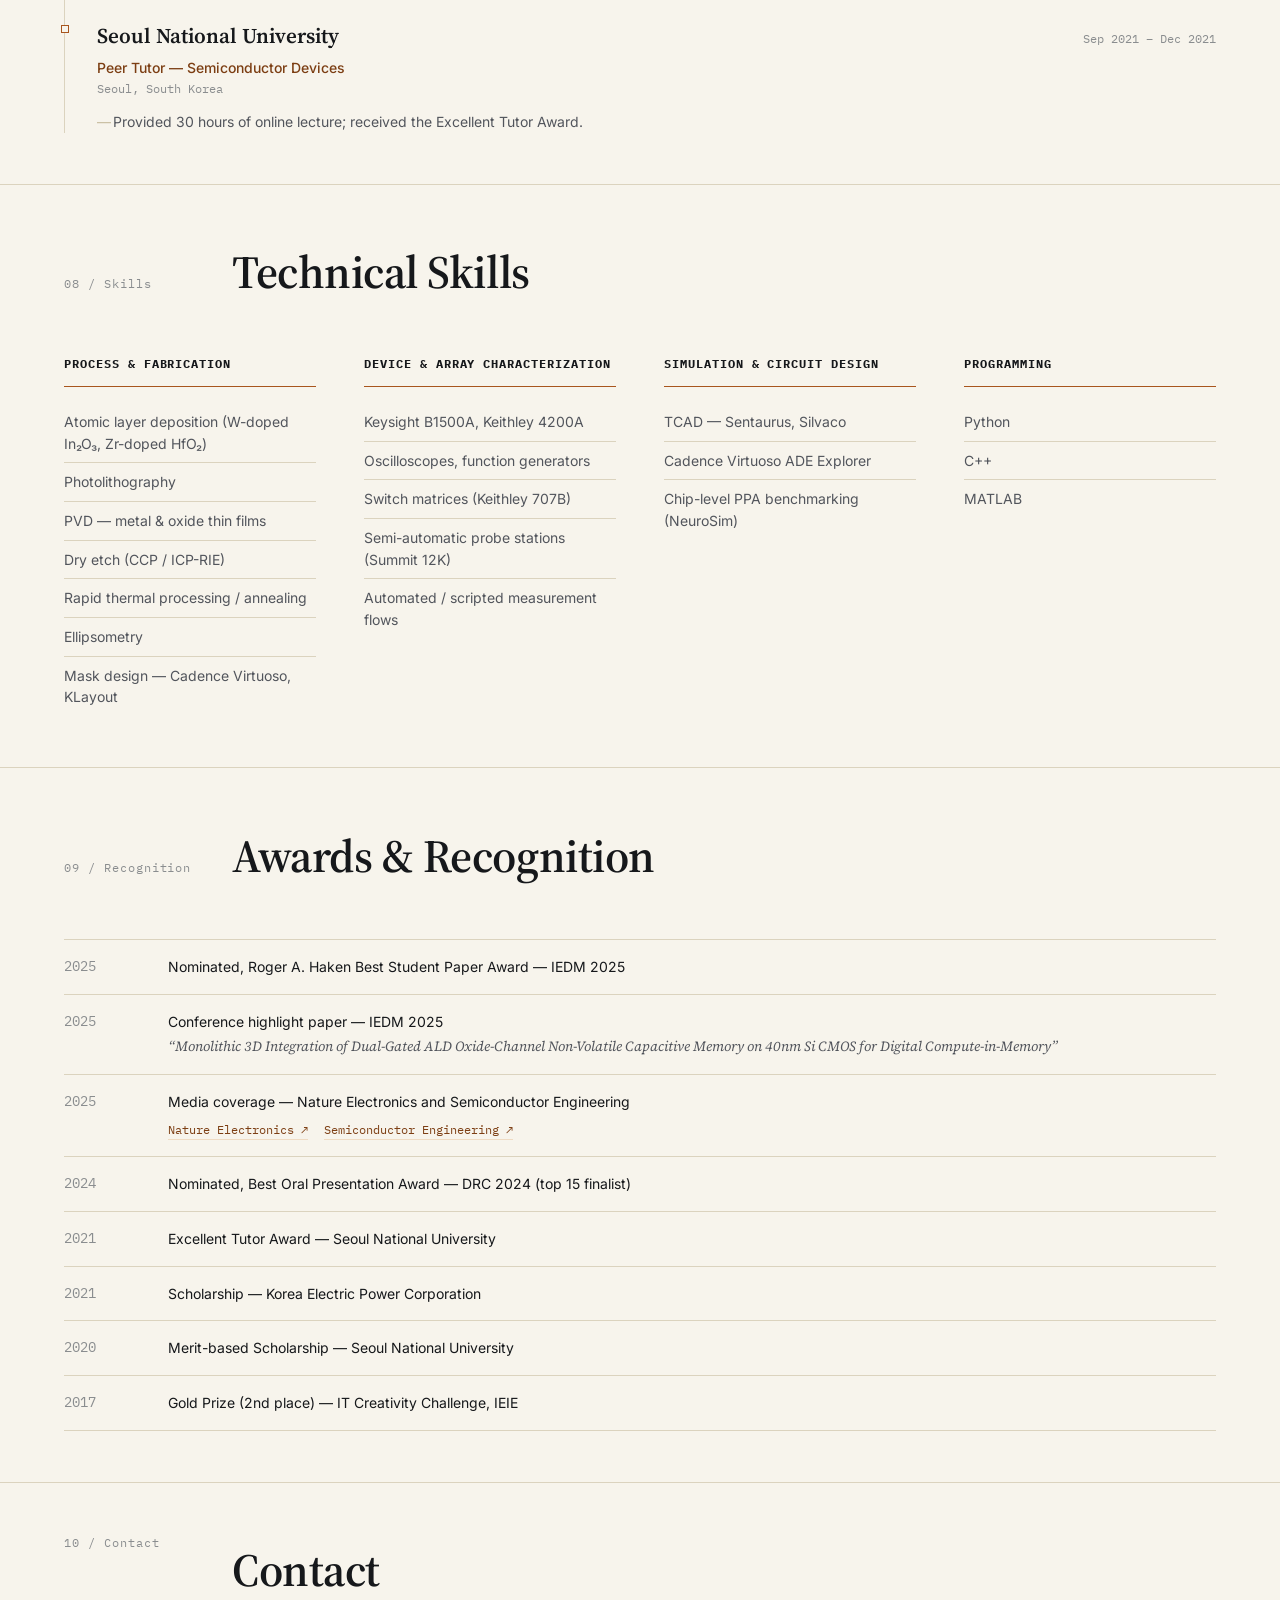
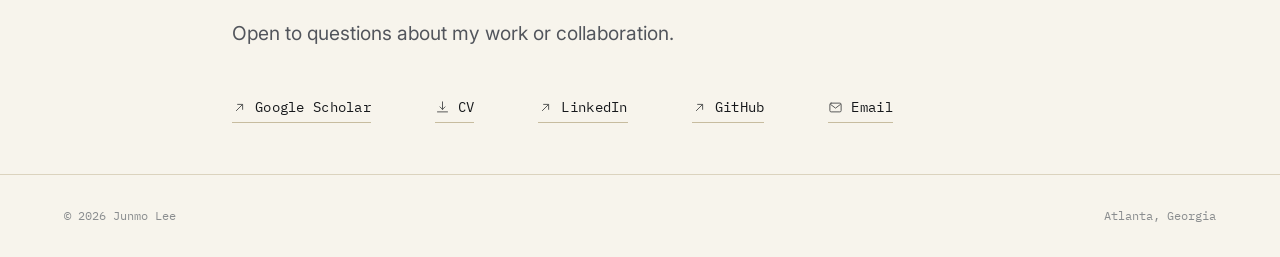
==== commit 7a34bea8: "Update site content" ====
--- a/index.html
+++ b/index.html
@@ -109,7 +109,7 @@
           </div>
         </figure>
         <div class="hero-intro" style="width: 521px; max-width: 100%;">
-          <p class="hero-lead" data-edit="hero-lead" style="width: 521px; height: 529px; max-width: 100%; margin-left: -12.875px; margin-top: 16.5781px;">I am a semiconductor device researcher guided by the philosophy that <b>process and device technologies</b> have been and will continue to be the fundamental drivers of transformative advances in AI hardware.&nbsp;This has led me to explore novel <b>oxide-semiconductor and ferroelectric devices</b> for next-generation AI hardware and memory systems through a hands-on, end-to-end approach spanning <b>fabrication, device characterization, system-level design&nbsp;and evaluation</b>. In particular, I am interested in redefining <b>"capacitors" </b>from passive components into <i>active</i> building blocks for storage and computation, leveraging their low leakage, low static power, and charge-based operation as an alternative to the transistor- and resistance-based approaches that underpin most commercial memory and computing technologies today. Feel free to explore my website to learn more about me and my research.</p>
+          <p class="hero-lead" data-edit="hero-lead" style="width: 521px; height: 529px; max-width: 100%; margin-left: -12.875px; margin-top: 16.5781px;">I am a semiconductor device researcher guided by the philosophy that <b>process and device technologies</b> have been and will continue to be the fundamental drivers of transformative advances in AI hardware.&nbsp;This has led me to explore novel <b>oxide-semiconductor and ferroelectric devices</b> for next-generation AI hardware and memory systems through a hands-on, end-to-end approach spanning <b>device&nbsp;fabrication, 3D process-integration, device characterization, system-level design&nbsp;and evaluation</b>. In particular, I am interested in redefining <b>"capacitors" </b>from passive components into <i>active</i> building blocks for storage and computation, leveraging their low leakage, low static power, and charge-based operation as an alternative to the transistor- and resistance-based approaches that underpin most commercial memory and computing technologies today. Feel free to explore my website to learn more about me and my research.</p>
         </div>
       </div>
       <div class="hero-links" id="heroLinks"><!-- injected by main.js --></div>
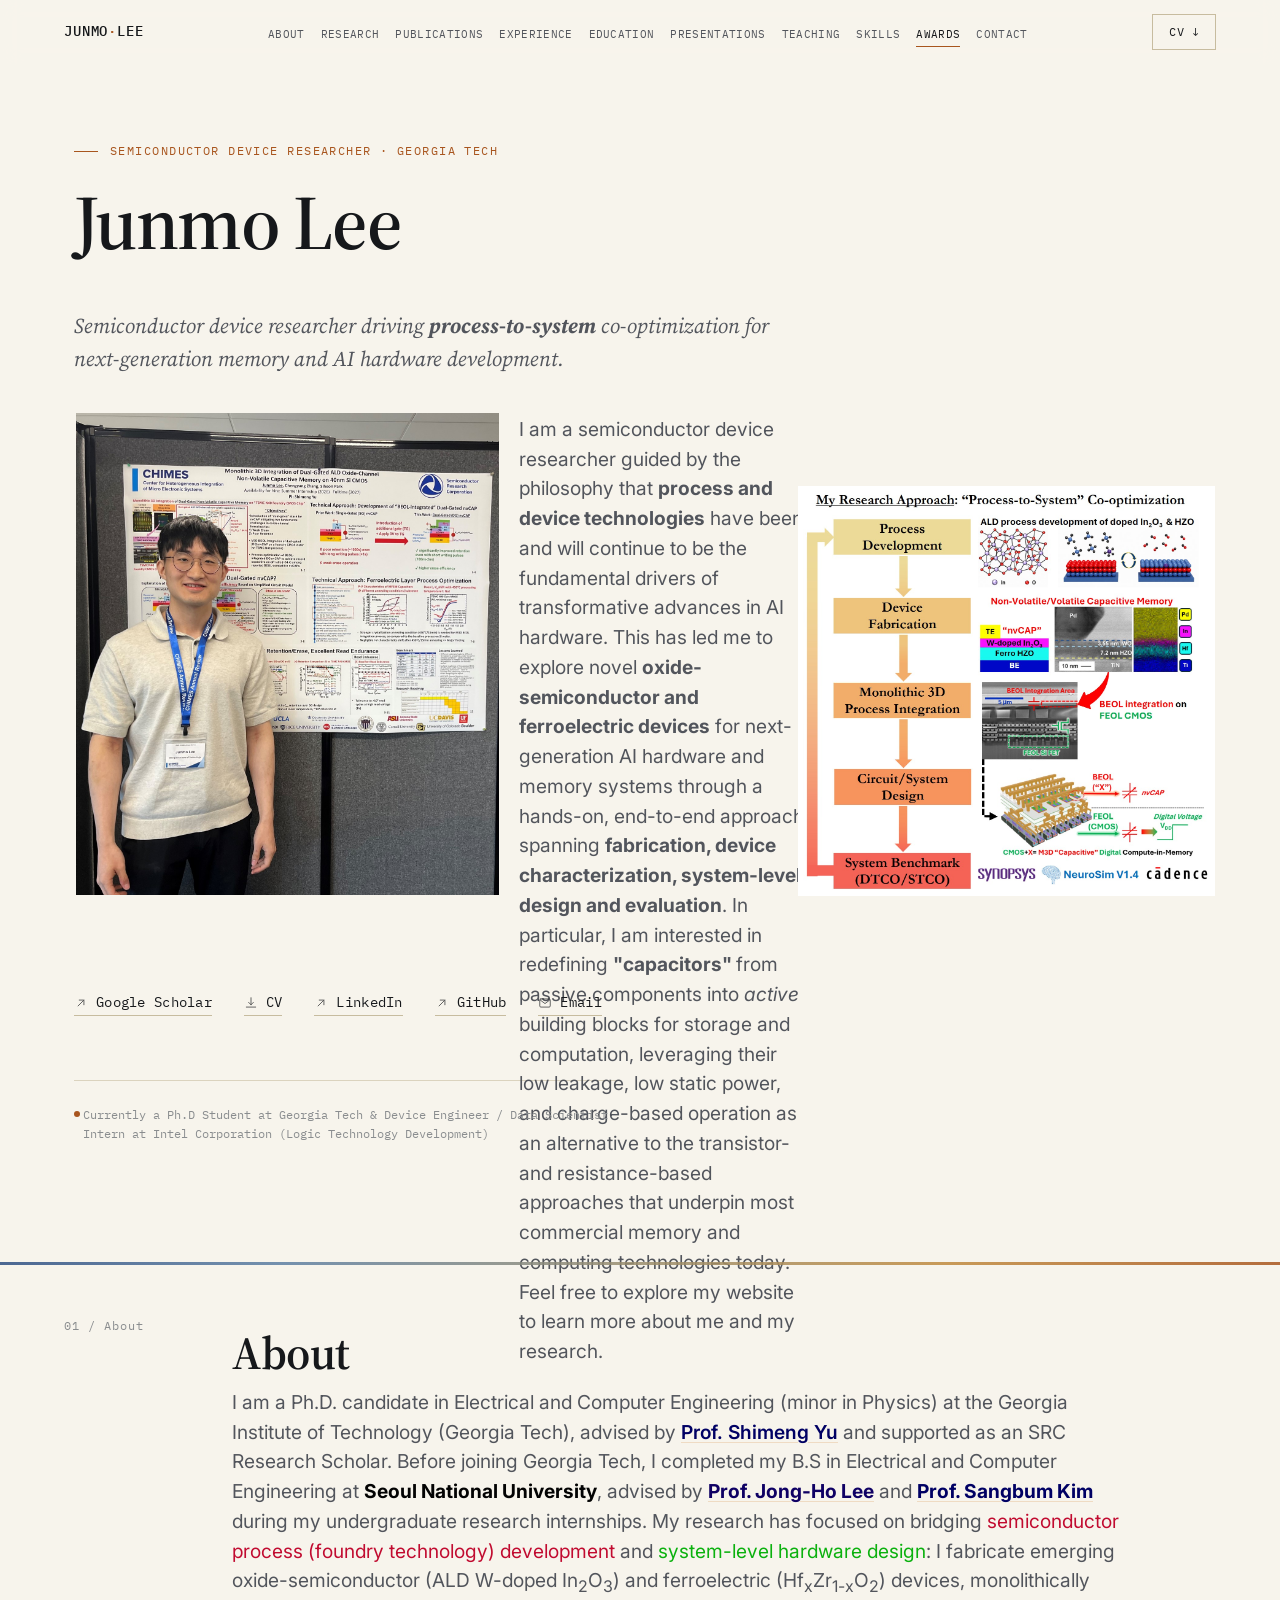
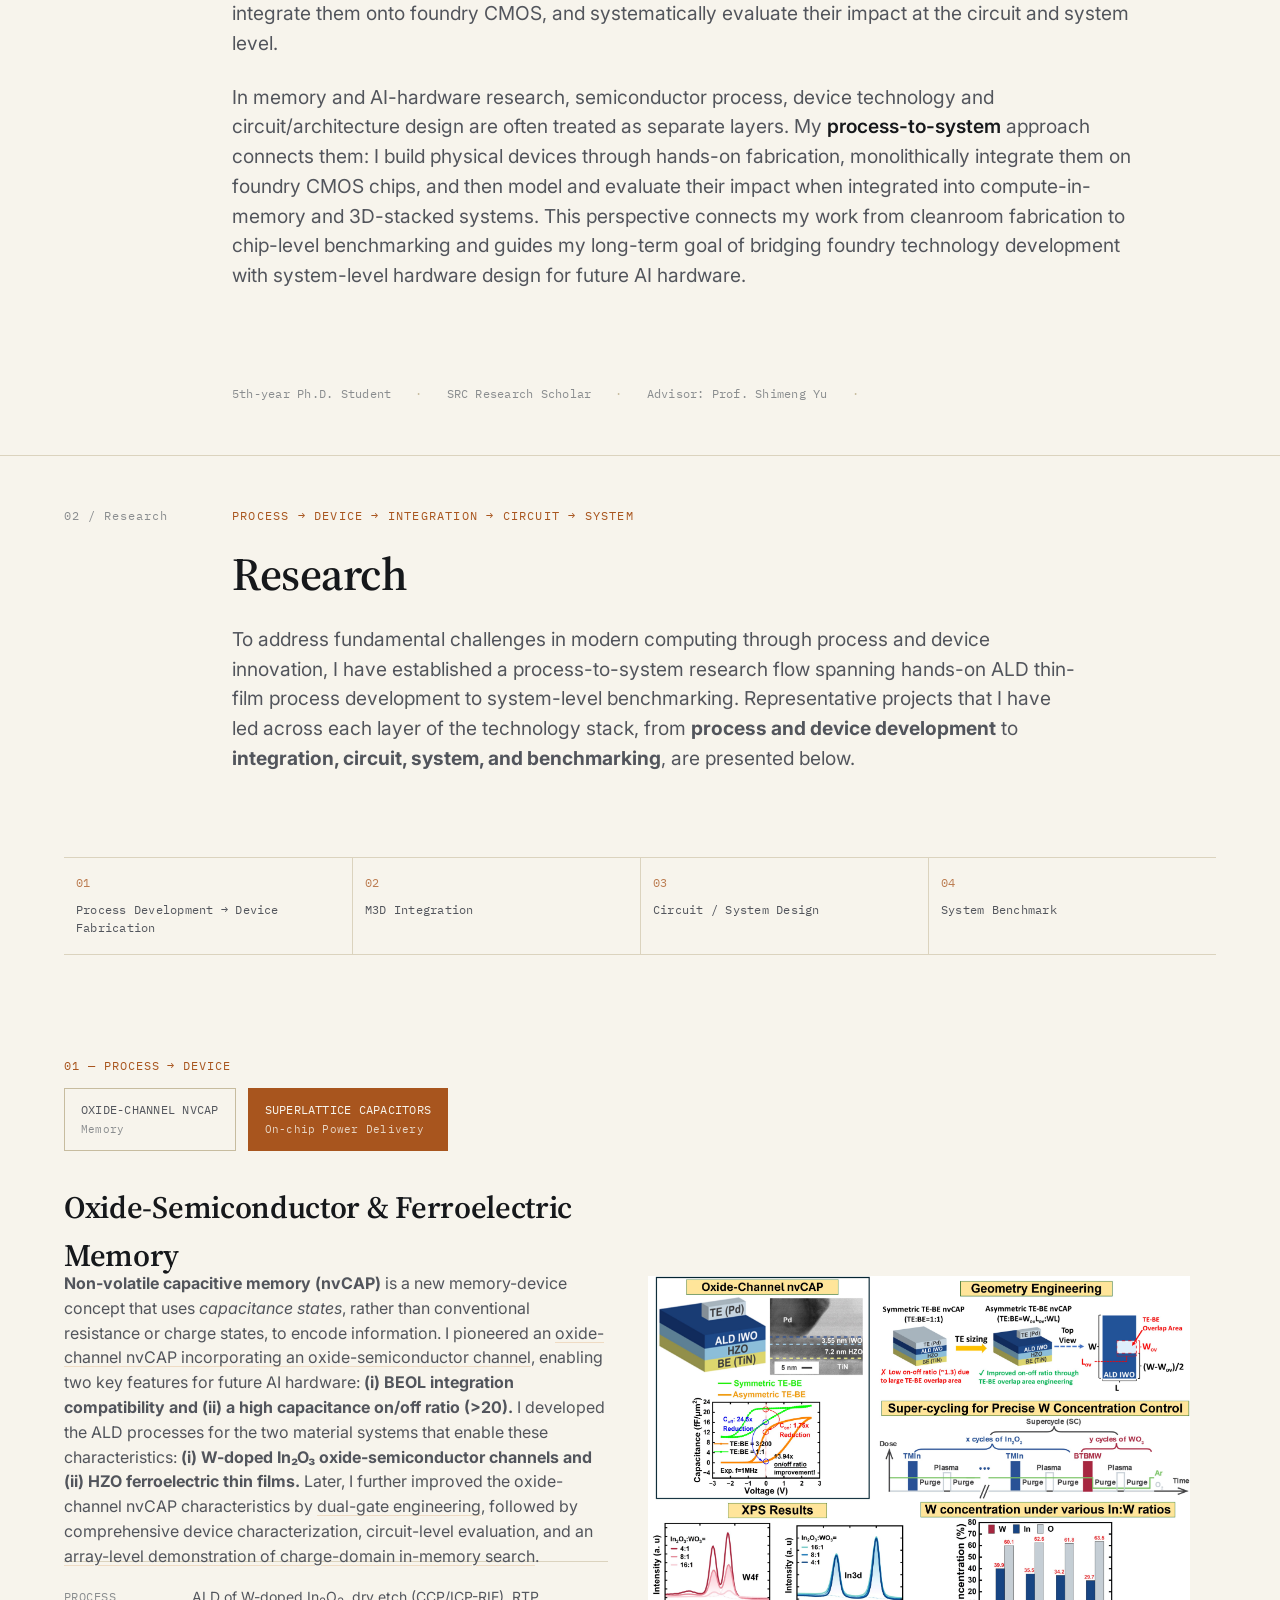
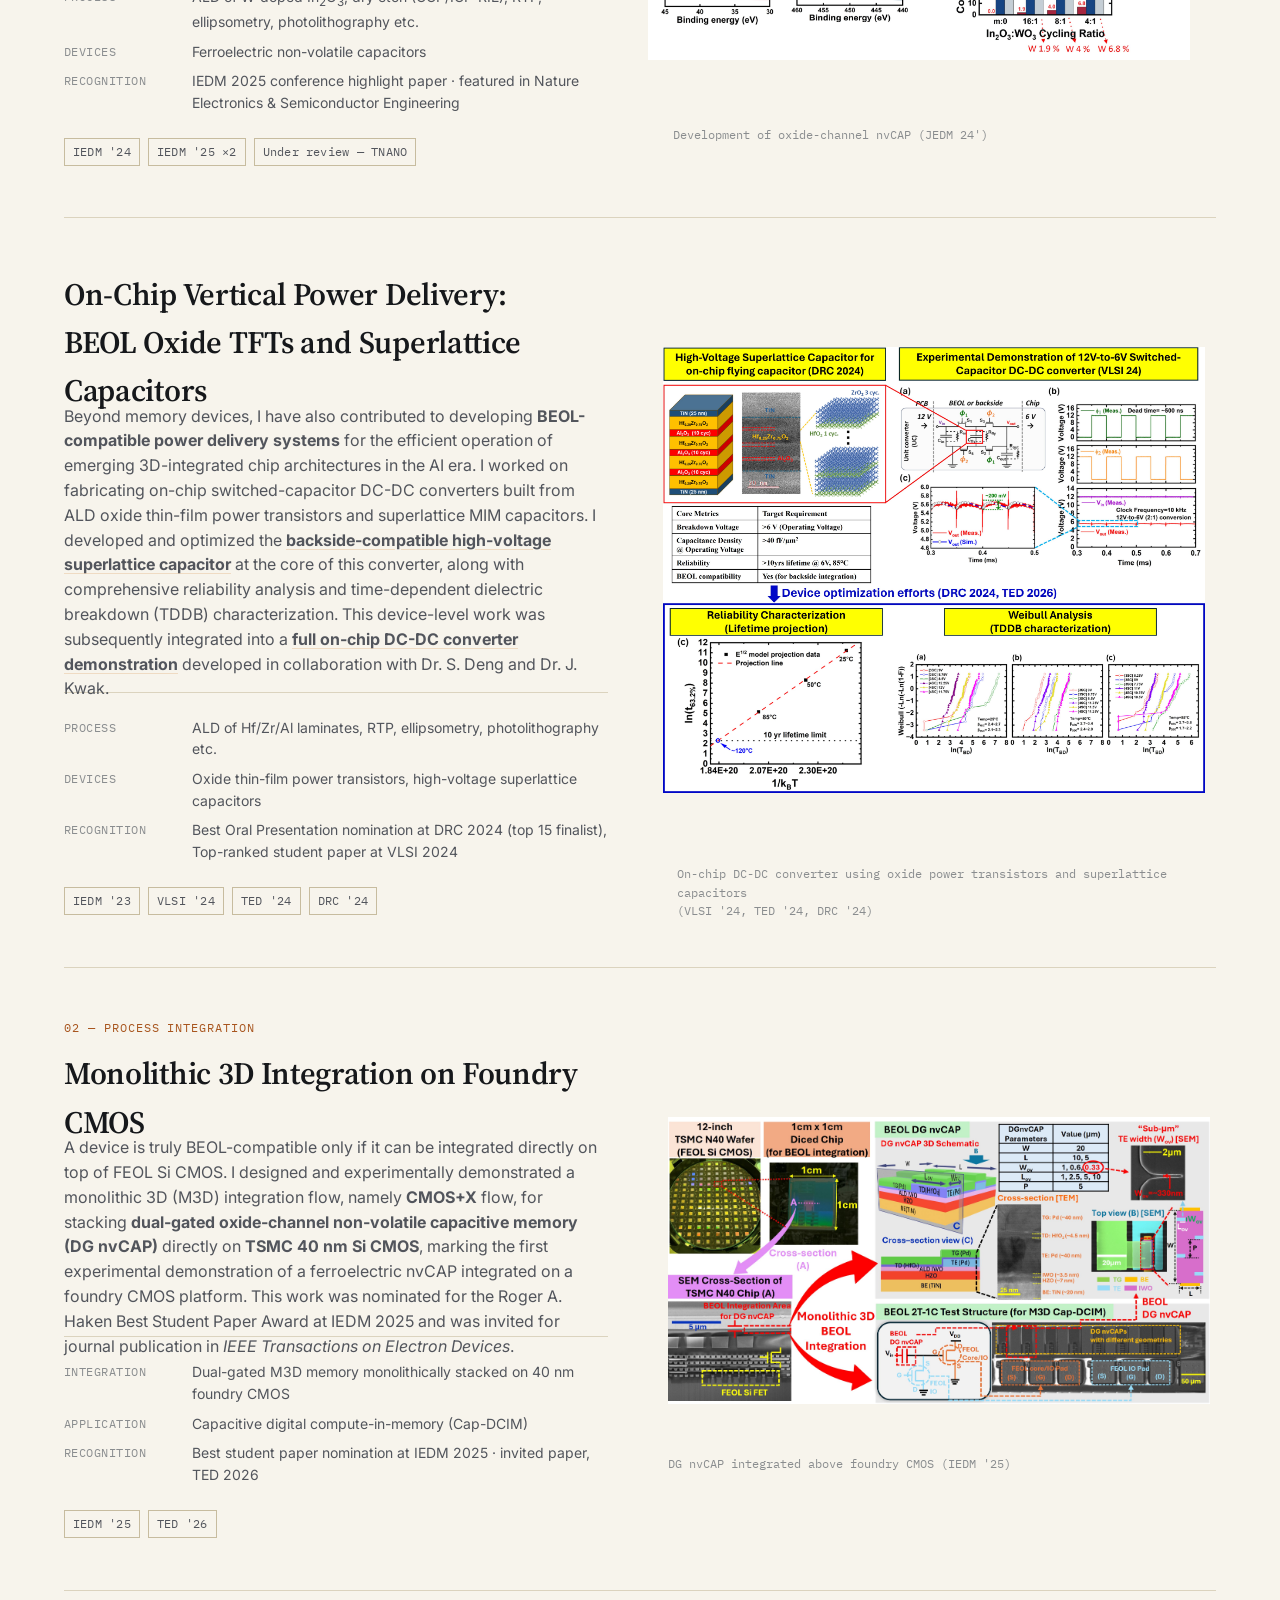
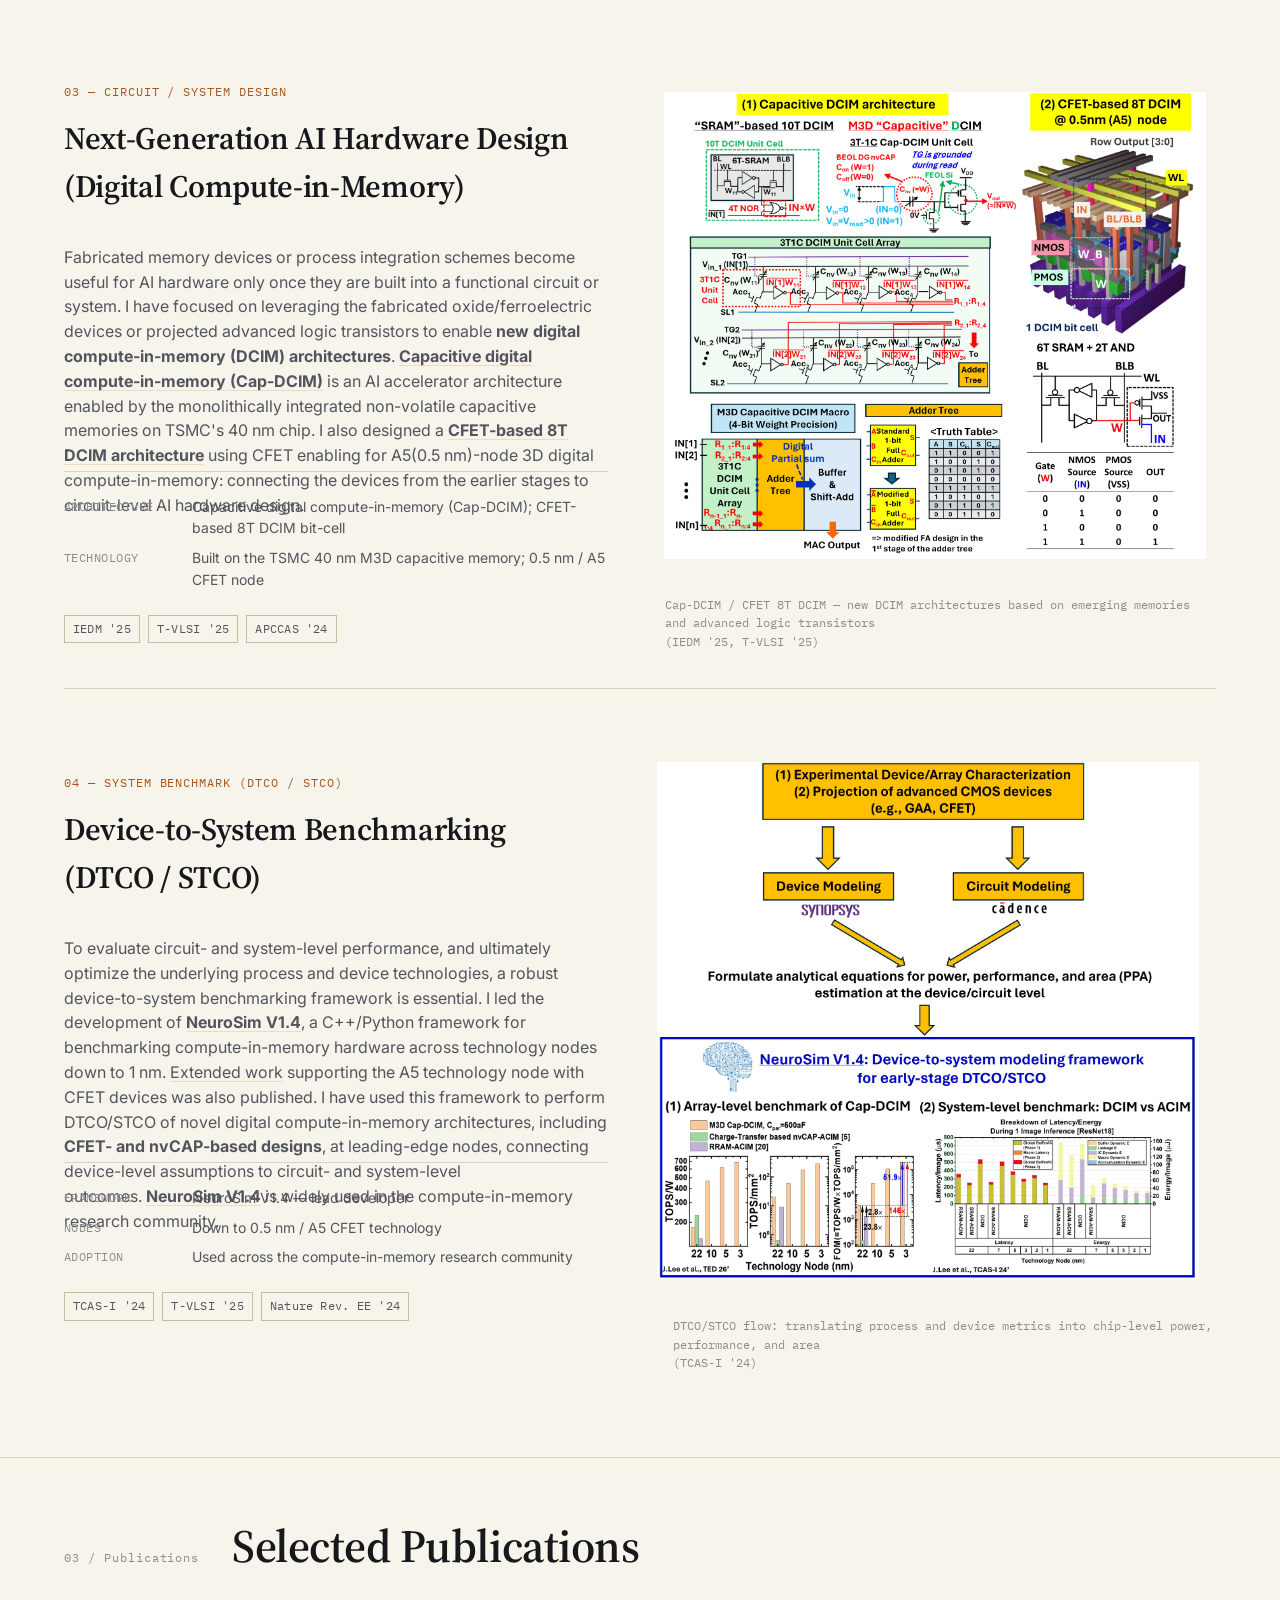
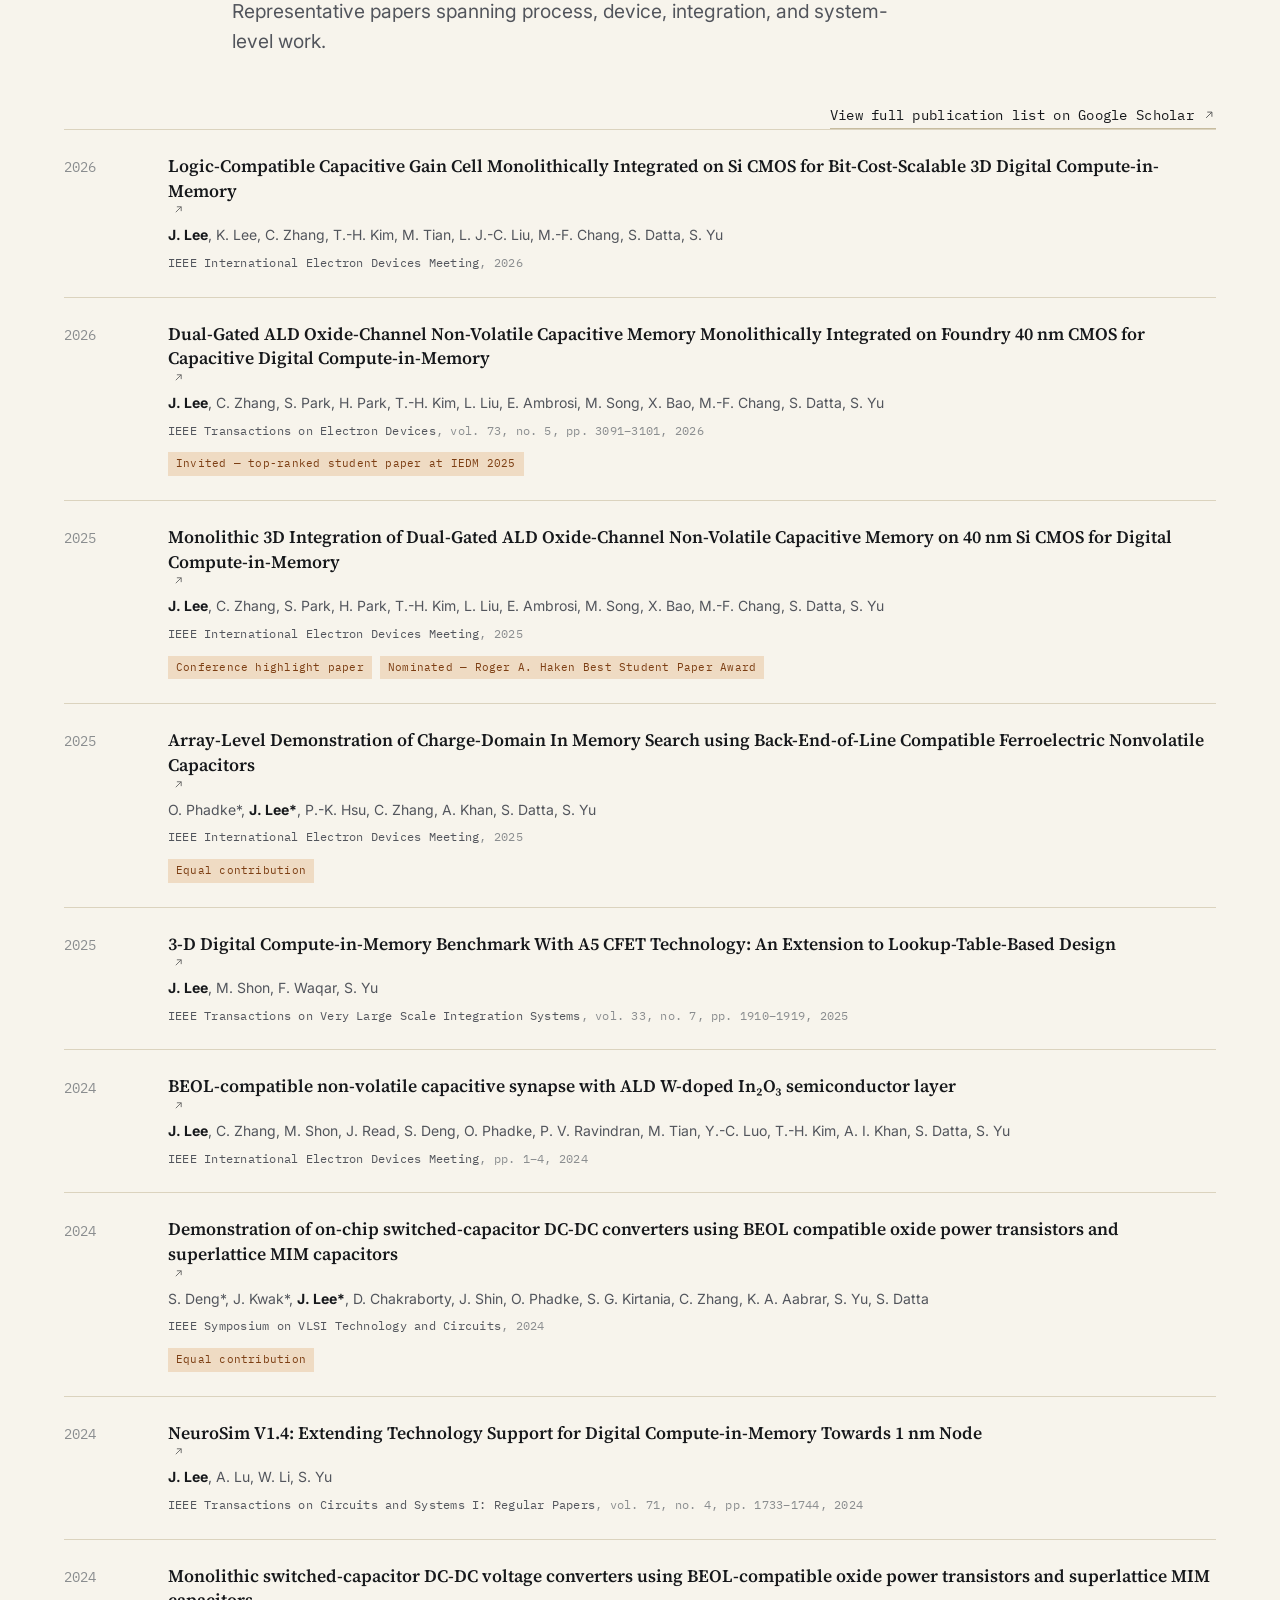
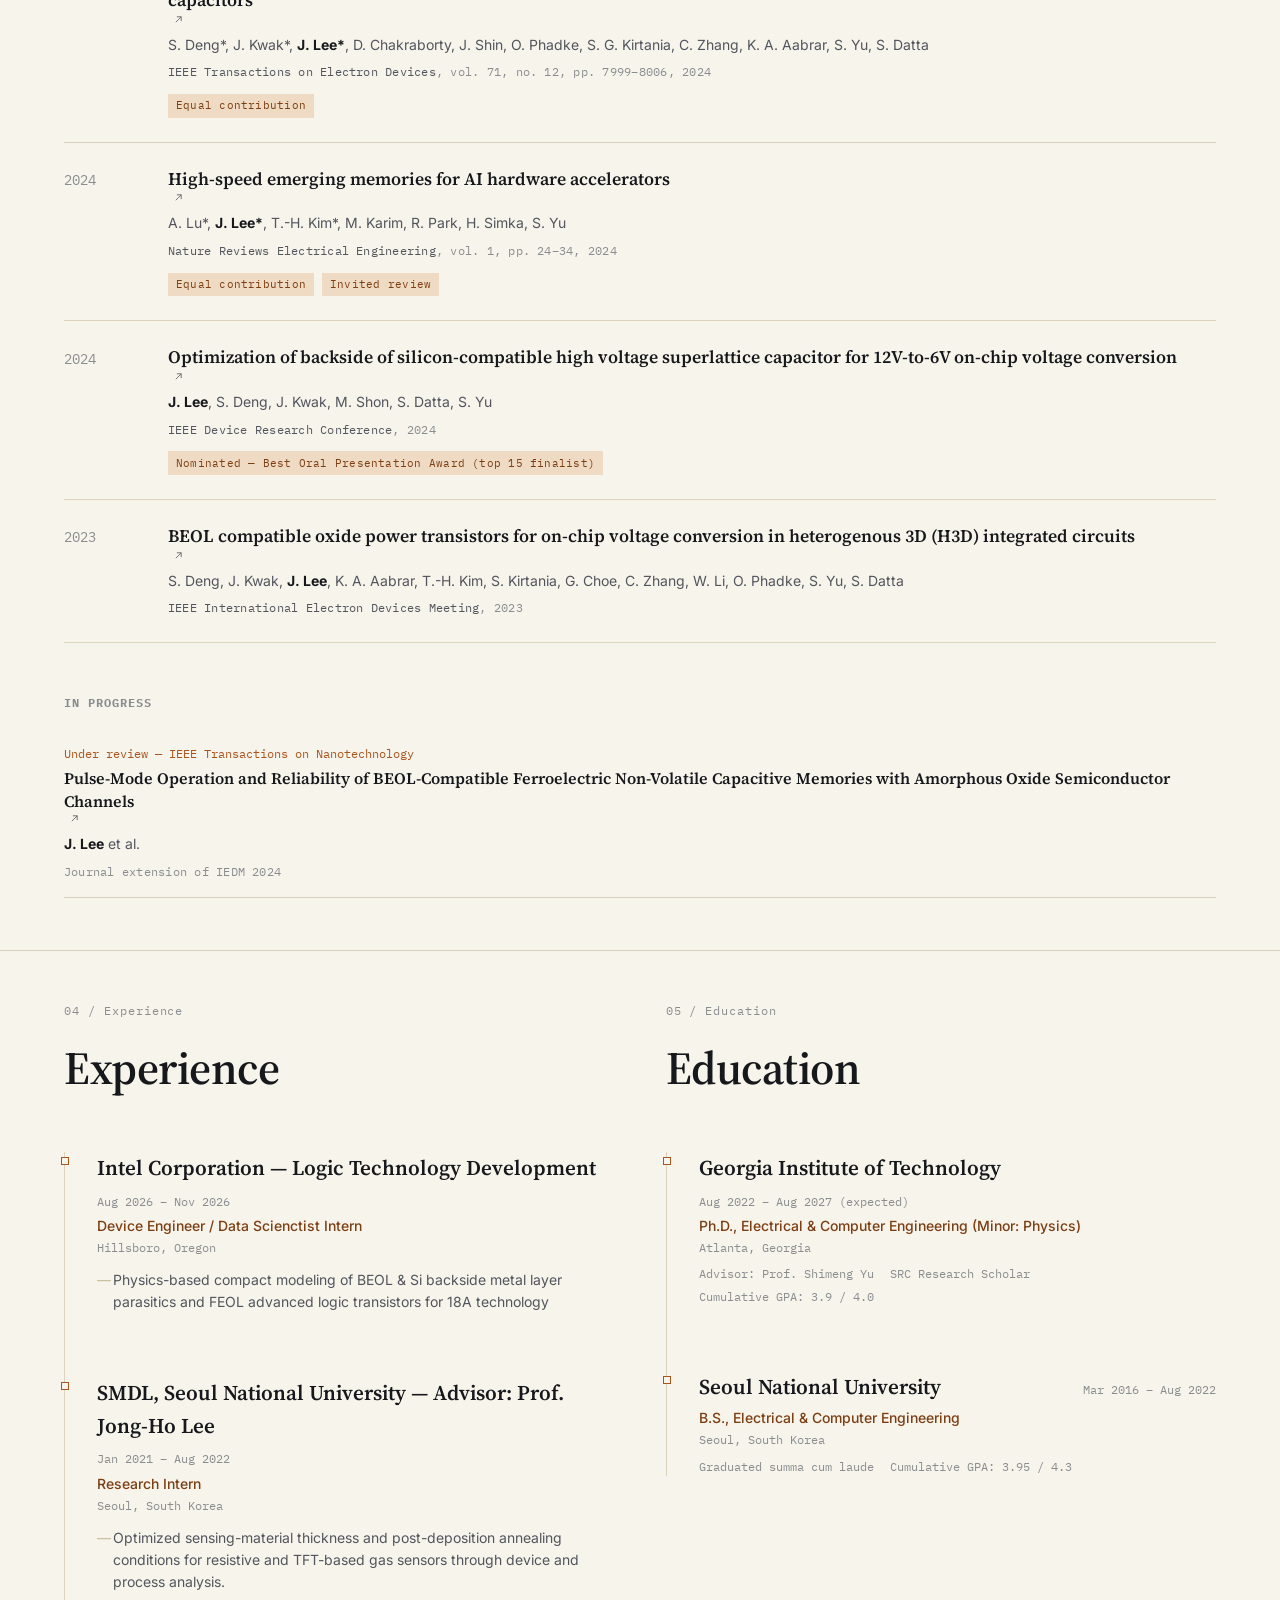
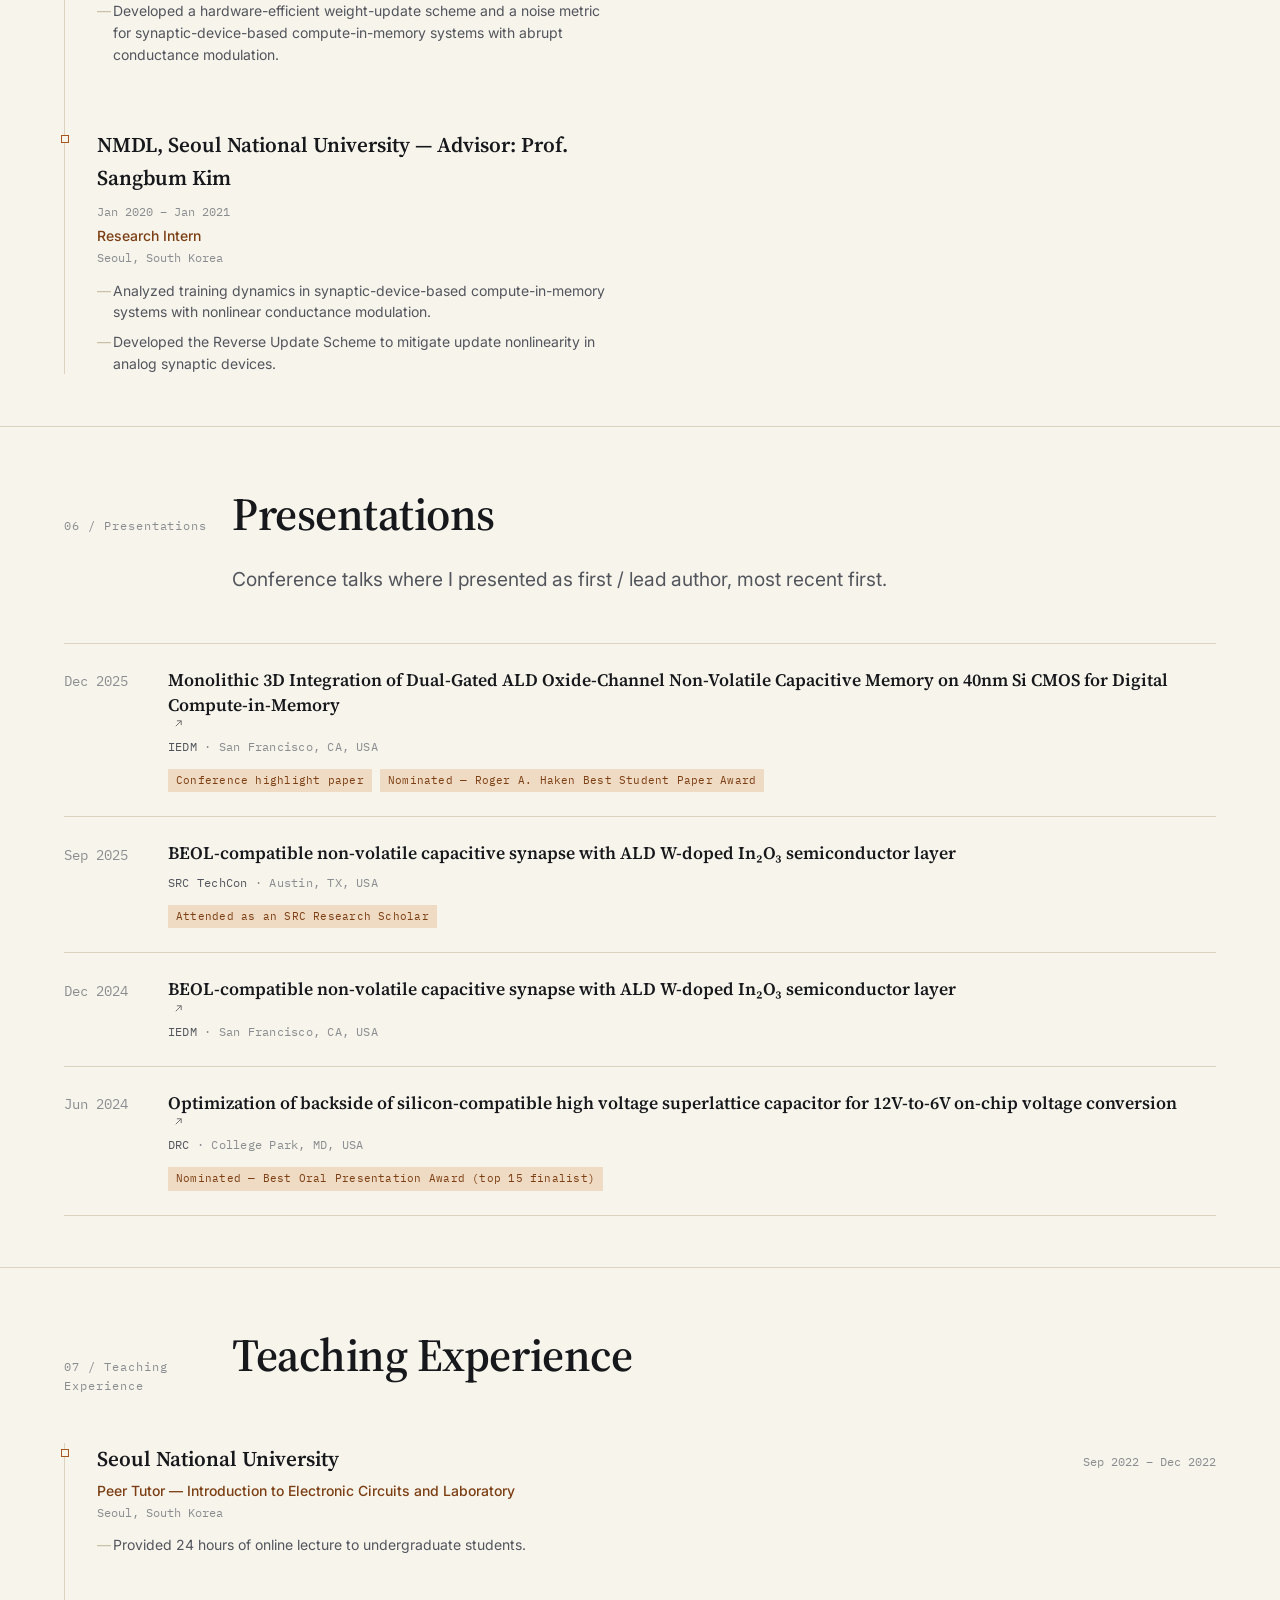
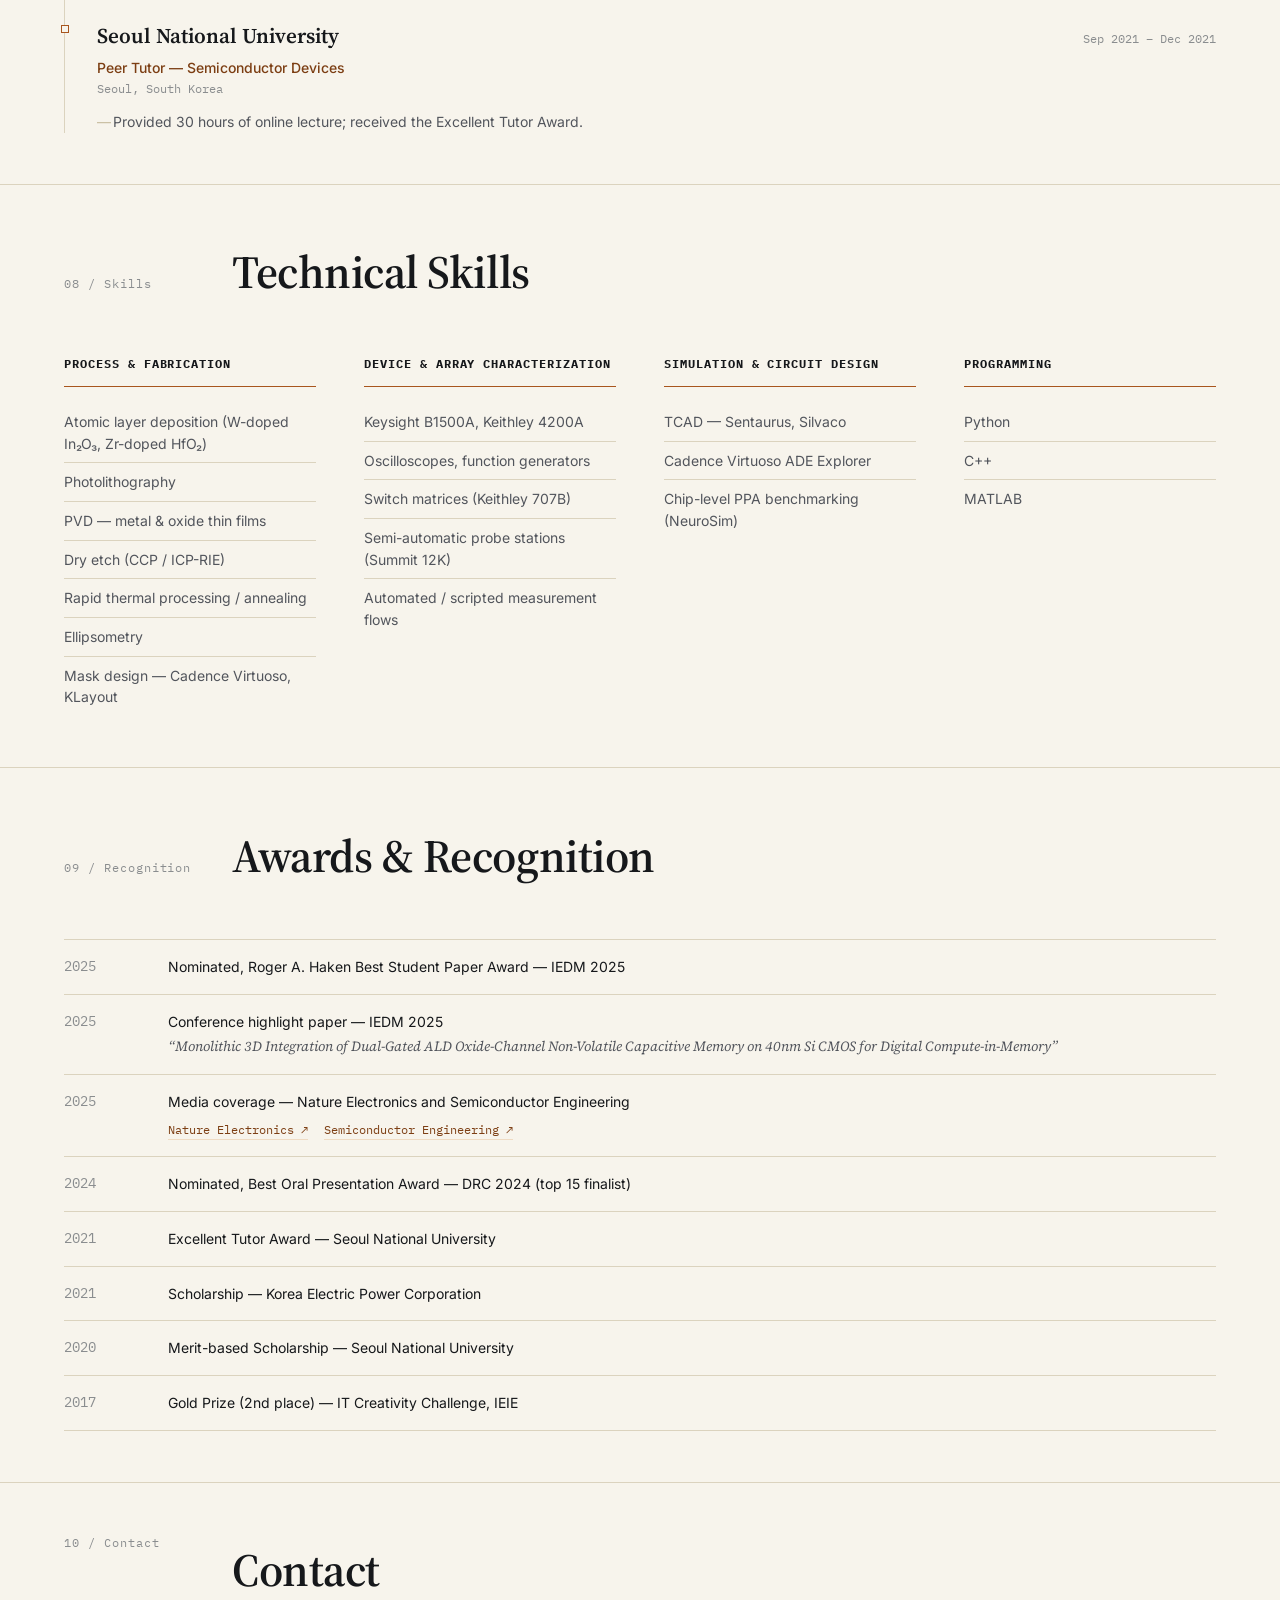
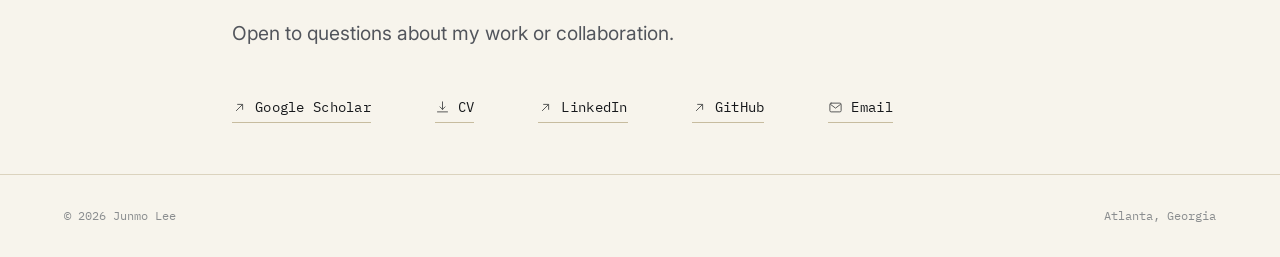
==== commit 88310000: "Update site content" ====
--- a/index.html
+++ b/index.html
@@ -109,7 +109,7 @@
           </div>
         </figure>
         <div class="hero-intro" style="width: 521px; max-width: 100%;">
-          <p class="hero-lead" data-edit="hero-lead" style="width: 521px; height: 529px; max-width: 100%; margin-left: -12.875px; margin-top: 16.5781px;">I am a semiconductor device researcher guided by the philosophy that <b>process and device technologies</b> have been and will continue to be the fundamental drivers of transformative advances in AI hardware.&nbsp;This has led me to explore novel <b>oxide-semiconductor and ferroelectric devices</b> for next-generation AI hardware and memory systems through a hands-on, end-to-end approach spanning <b>device&nbsp;fabrication, 3D process-integration, device characterization, system-level design&nbsp;and evaluation</b>. In particular, I am interested in redefining <b>"capacitors" </b>from passive components into <i>active</i> building blocks for storage and computation, leveraging their low leakage, low static power, and charge-based operation as an alternative to the transistor- and resistance-based approaches that underpin most commercial memory and computing technologies today. Feel free to explore my website to learn more about me and my research.</p>
+          <p class="hero-lead" data-edit="hero-lead" style="width: 521px; height: 529px; max-width: 100%; margin-left: -12.875px; margin-top: 16.5781px;">I am a semiconductor device researcher guided by the philosophy that <b>process and device technologies</b> have been and will continue to be the fundamental drivers of transformative advances in AI hardware.&nbsp;This has led me to explore novel <b>oxide-semiconductor and ferroelectric devices</b> for next-generation AI hardware and memory systems through a hands-on, end-to-end approach spanning <b>fabrication, device characterization, system-level design&nbsp;and evaluation</b>. In particular, I am interested in redefining <b>"capacitors" </b>from passive components into <i>active</i> building blocks for storage and computation, leveraging their low leakage, low static power, and charge-based operation as an alternative to the transistor- and resistance-based approaches that underpin most commercial memory and computing technologies today. Feel free to explore my website to learn more about me and my research.</p>
         </div>
       </div>
       <div class="hero-links" id="heroLinks"><!-- injected by main.js --></div>
@@ -146,7 +146,7 @@
             as an SRC Research Scholar. Before joining Georgia Tech, I completed my B.S in Electrical and Computer Engineering at <b style="color: rgb(3, 3, 3);">Seoul National University</b>, advised by <a href="https://genie.snu.ac.kr/" target="_blank" rel="noopener" style="color: rgb(15, 0, 100);"><b>Prof. Jong-Ho Lee</b></a> and <a href="https://sites.google.com/view/snu-neuromorphic/home" target="_blank" rel="noopener" style="color: rgb(0, 0, 100);"><b>Prof. Sangbum Kim</b></a> during my undergraduate research internships. My research has focused on bridging <span style="color: rgb(193, 11, 48);">semiconductor process (foundry technology) development</span> and
             <span style="color: rgb(11, 177, 14);">system-level hardware design</span>: I fabricate emerging oxide-semiconductor (ALD W-doped In<sub>2</sub>O<sub>3</sub>) and ferroelectric (Hf<sub>x</sub>Zr<sub>1-x</sub>O<sub>2</sub>) devices, monolithically integrate them onto foundry CMOS, and systematically evaluate their impact at the
             circuit and system level.</p>
-          <p data-edit="about-p2">In memory and AI-hardware research, semiconductor process, device technology and circuit/architecture design are often treated as separate layers. My <strong data-start="1166" data-end="1187">process-to-system</strong> approach connects them: I build physical devices through hands-on fabrication, then model and evaluate their impact when integrated into compute-in-memory and 3D-stacked systems. This perspective connects my work from cleanroom fabrication to chip-level benchmarking and guides my long-term goal of bridging foundry technology development with system-level hardware design for future AI hardware.<br></p>
+          <p data-edit="about-p2">In memory and AI-hardware research, semiconductor process, device technology and circuit/architecture design are often treated as separate layers. My <strong data-start="1166" data-end="1187">process-to-system</strong> approach connects them: I build physical devices through hands-on fabrication, monolithically integrate them on foundry CMOS chips, and then model and evaluate their impact when integrated into compute-in-memory and 3D-stacked systems. This perspective connects my work from cleanroom fabrication to chip-level benchmarking and guides my long-term goal of bridging foundry technology development with system-level hardware design for future AI hardware.<br></p>
         </div>
         <div class="about-facts reveal">
           <span>5th-year Ph.D. Student</span>
@@ -183,8 +183,8 @@
       <div class="story-tabs-head">
         <p class="story-kicker">01 — Process → Device</p>
         <div class="story-tabs">
-          <a class="story-tab" href="#panel-nvcap" data-tab="nvcap">Oxide-Channel nvCAP <span>Memory</span></a>
-          <a class="story-tab is-active" href="#panel-power" data-tab="power">Superlattice Capacitors <span>On-chip Power Delivery</span></a>
+          <a class="story-tab is-active" href="#panel-nvcap" data-tab="nvcap">Oxide-Channel nvCAP <span>Memory</span></a>
+          <a class="story-tab" href="#panel-power" data-tab="power">Superlattice Capacitors <span>On-chip Power Delivery</span></a>
         </div>
       </div>
 
@@ -332,7 +332,7 @@
       <div>
         <h2 class="section-title">Selected Publications</h2>
         <p class="section-intro">
-          Eleven representative papers spanning process, device, integration, and system-level work.
+          Representative papers spanning process, device, integration, and system-level work.
           <span id="pubCount"></span>
         </p>
       </div>
